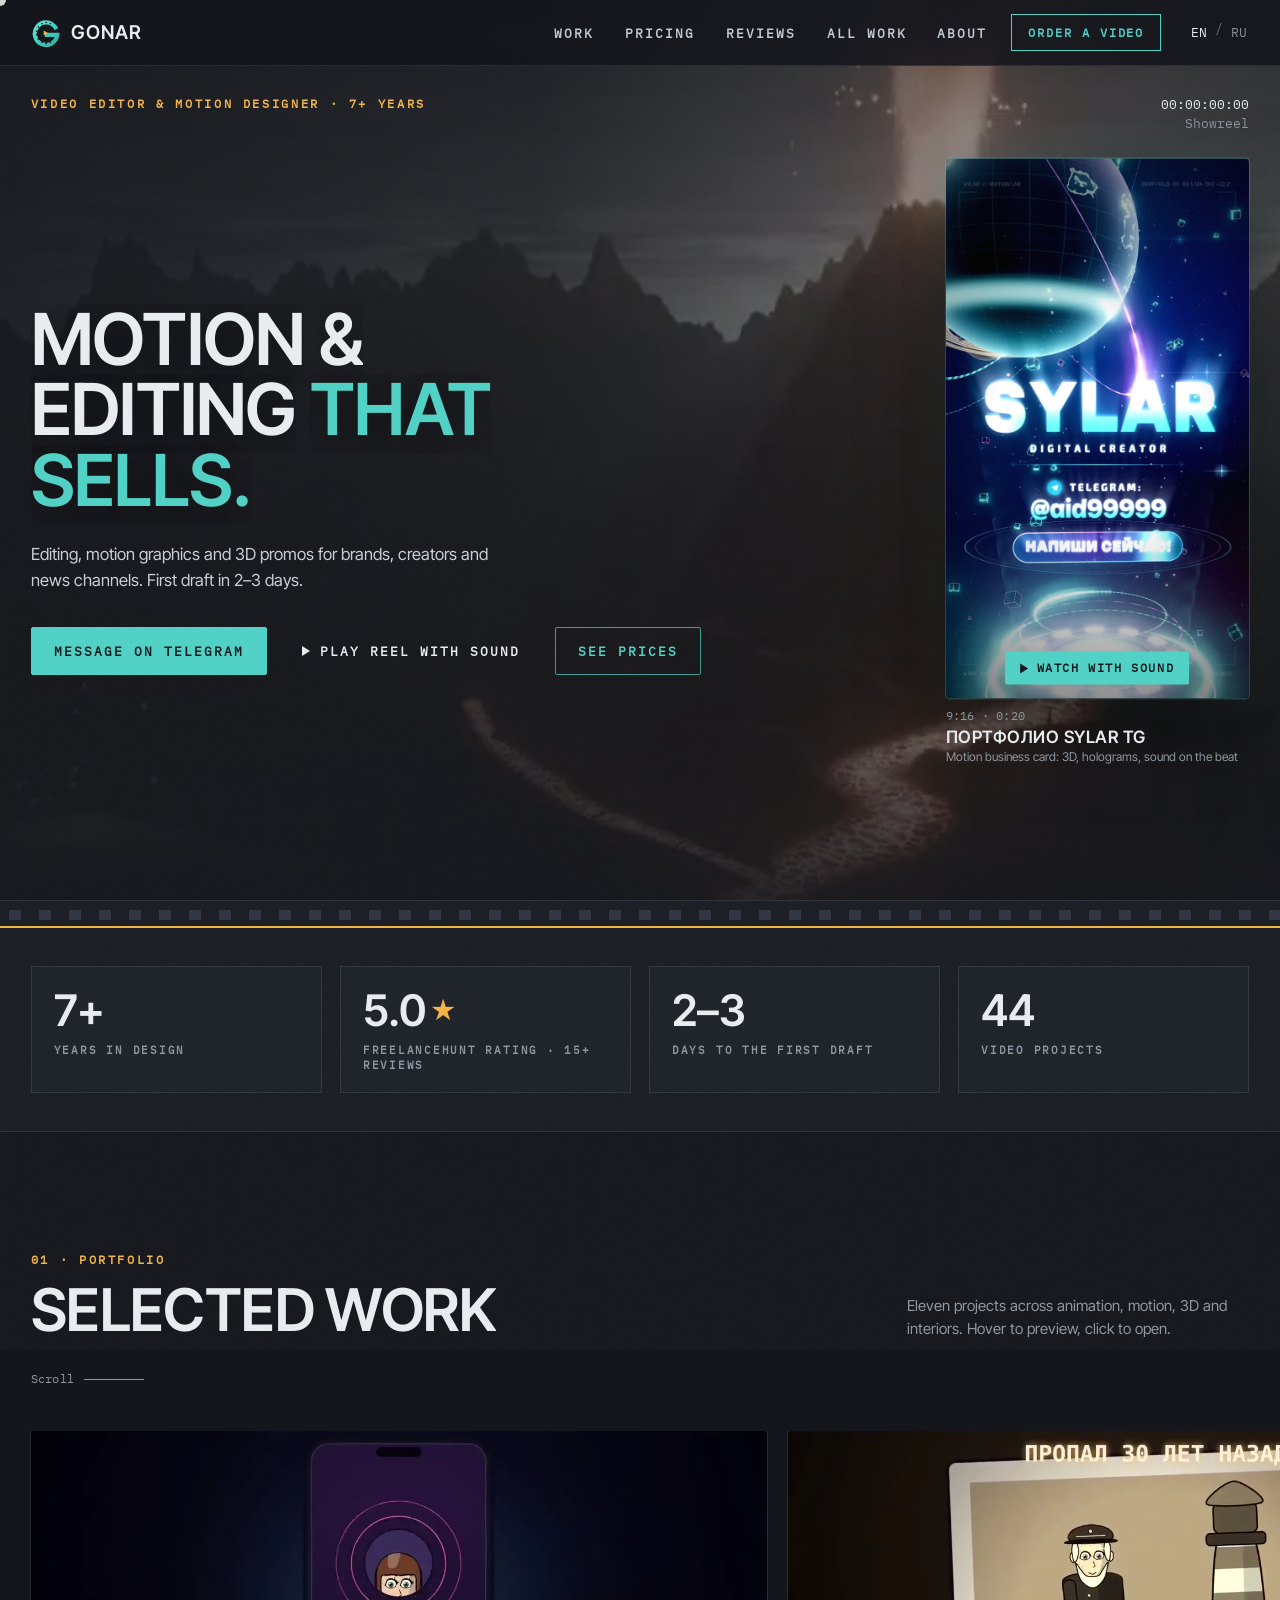
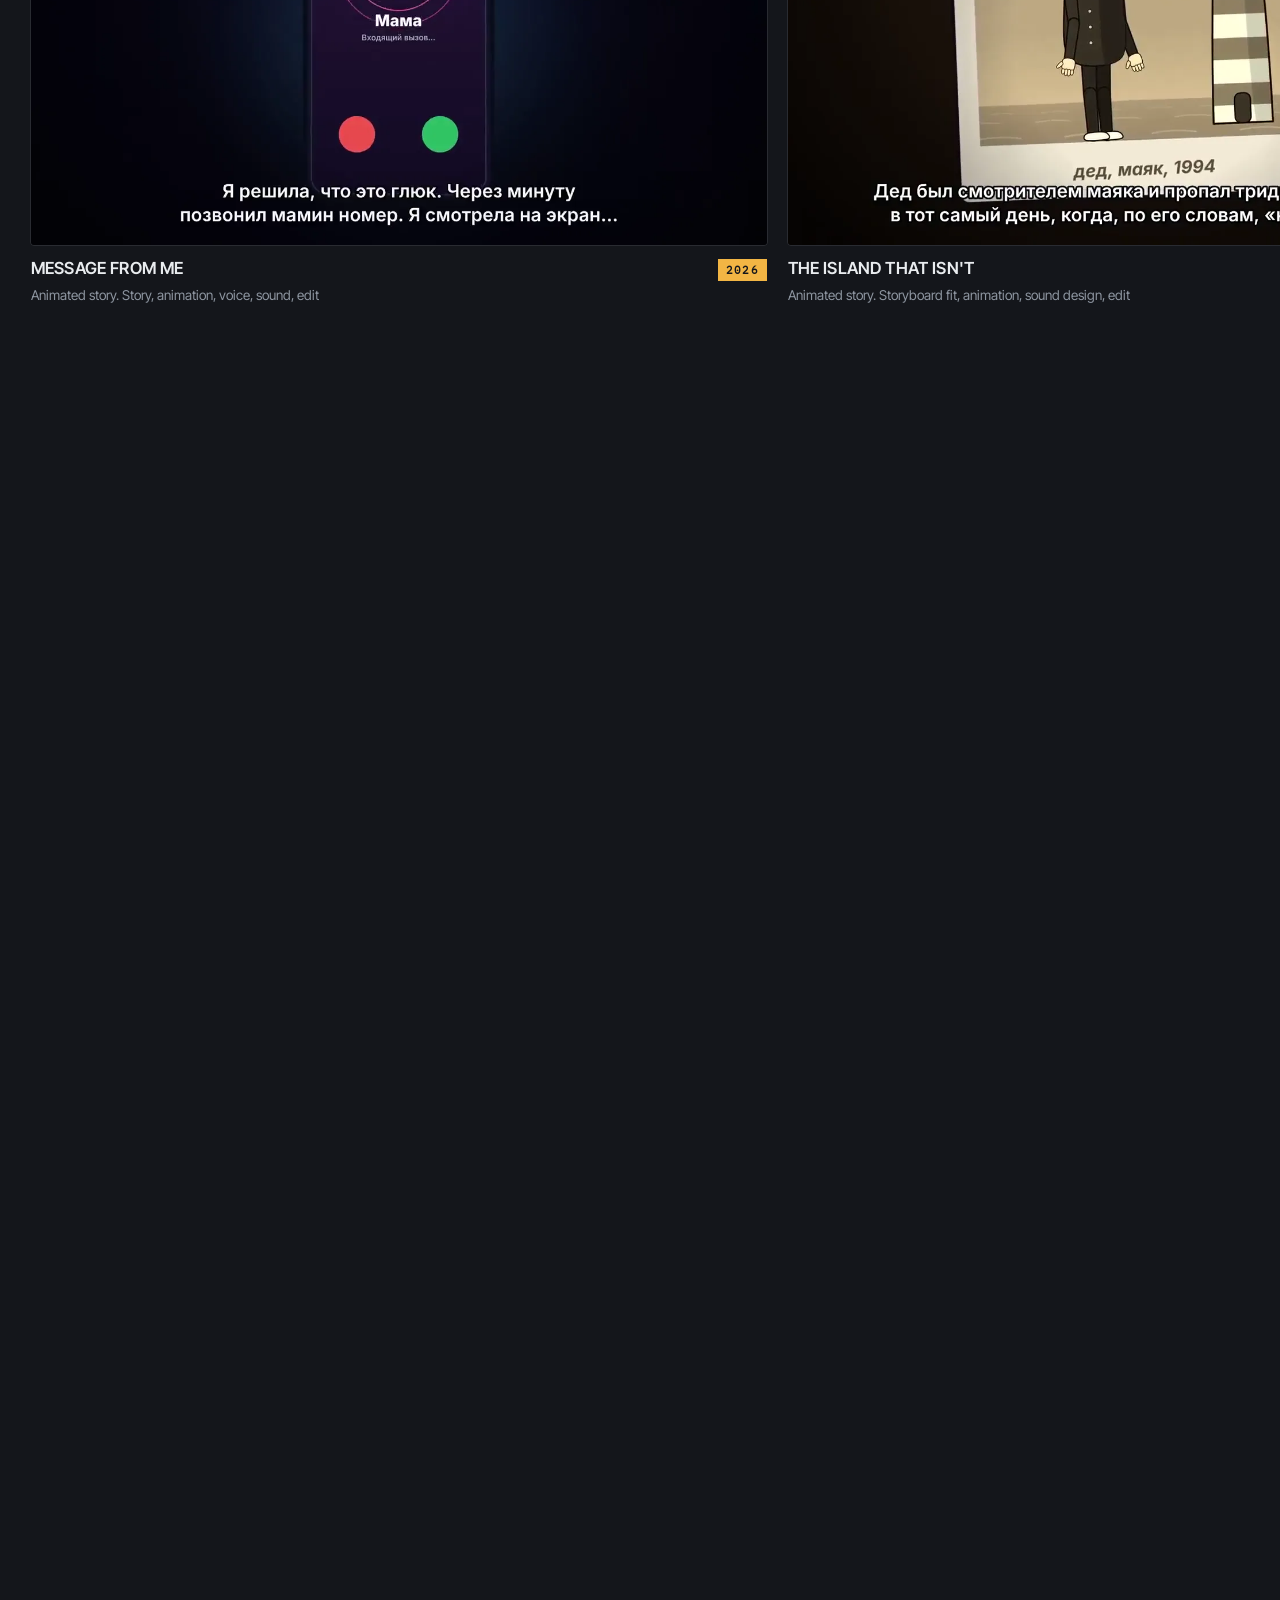
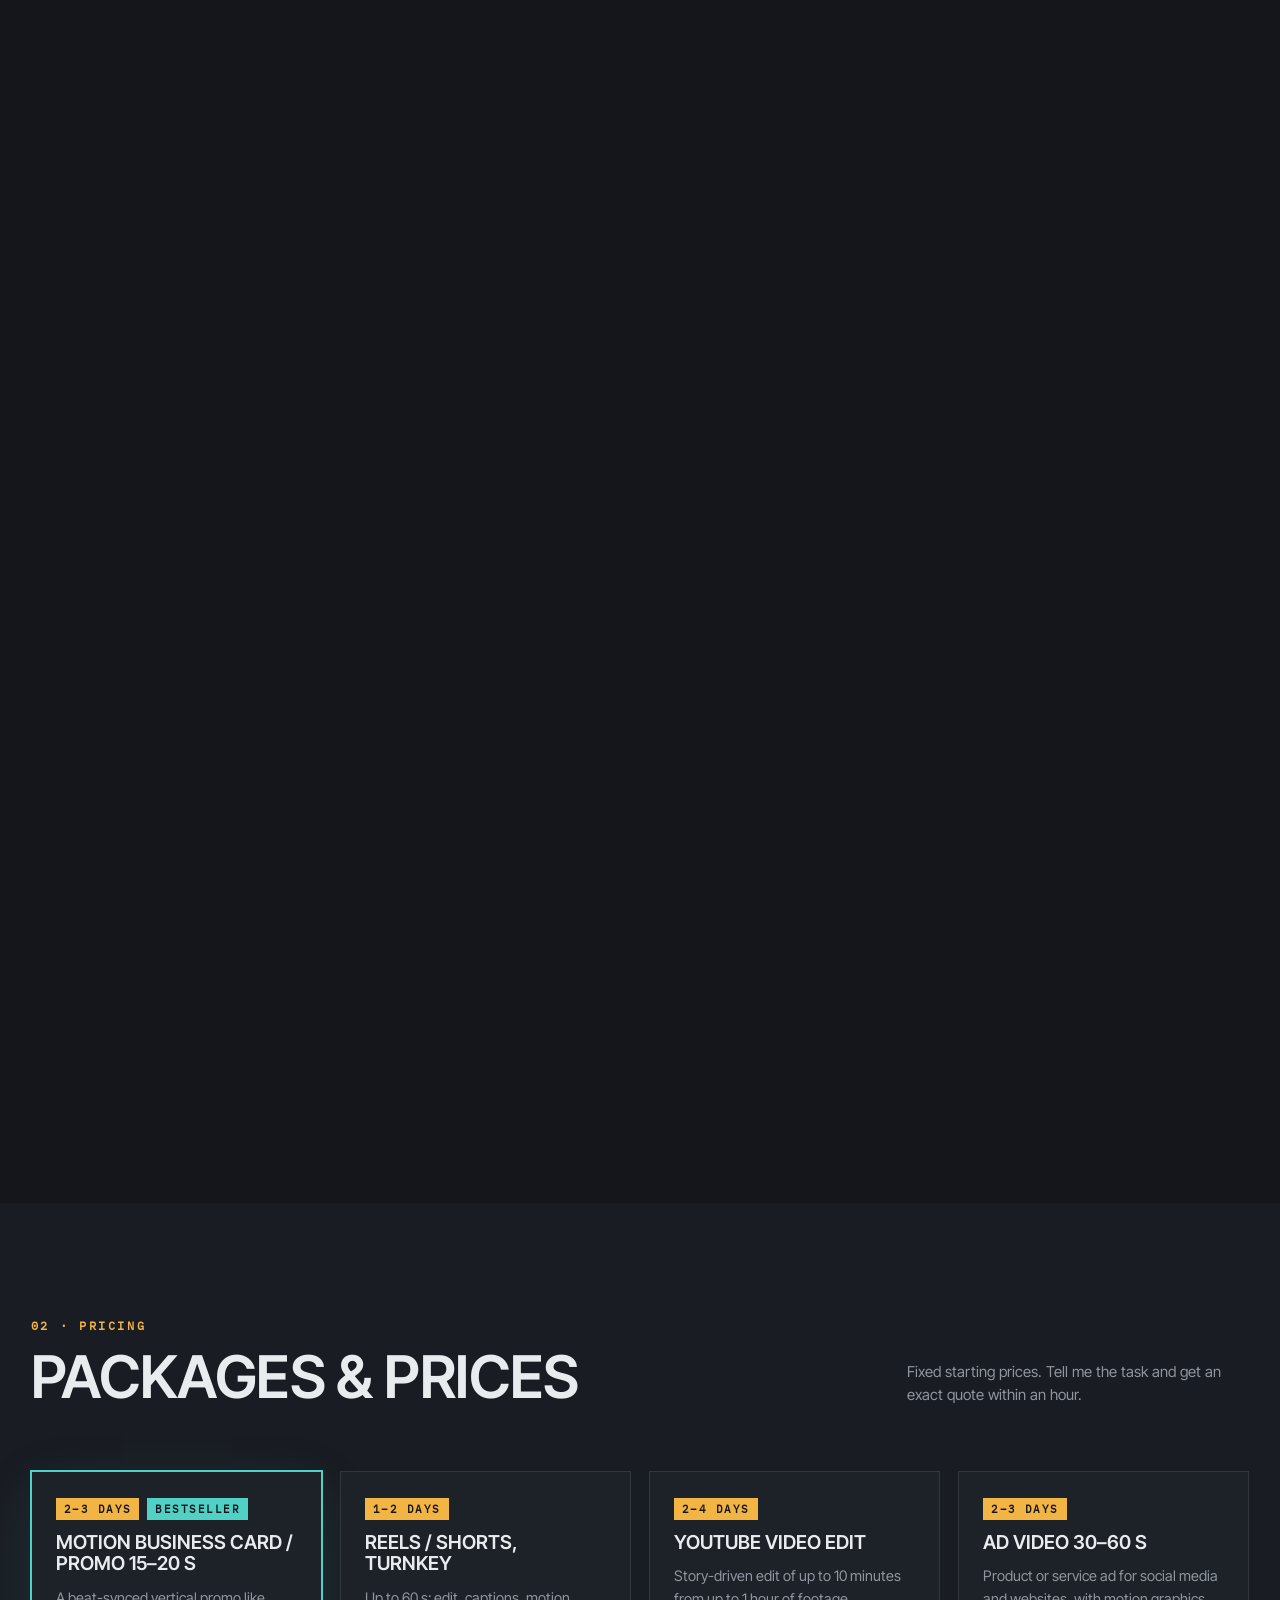
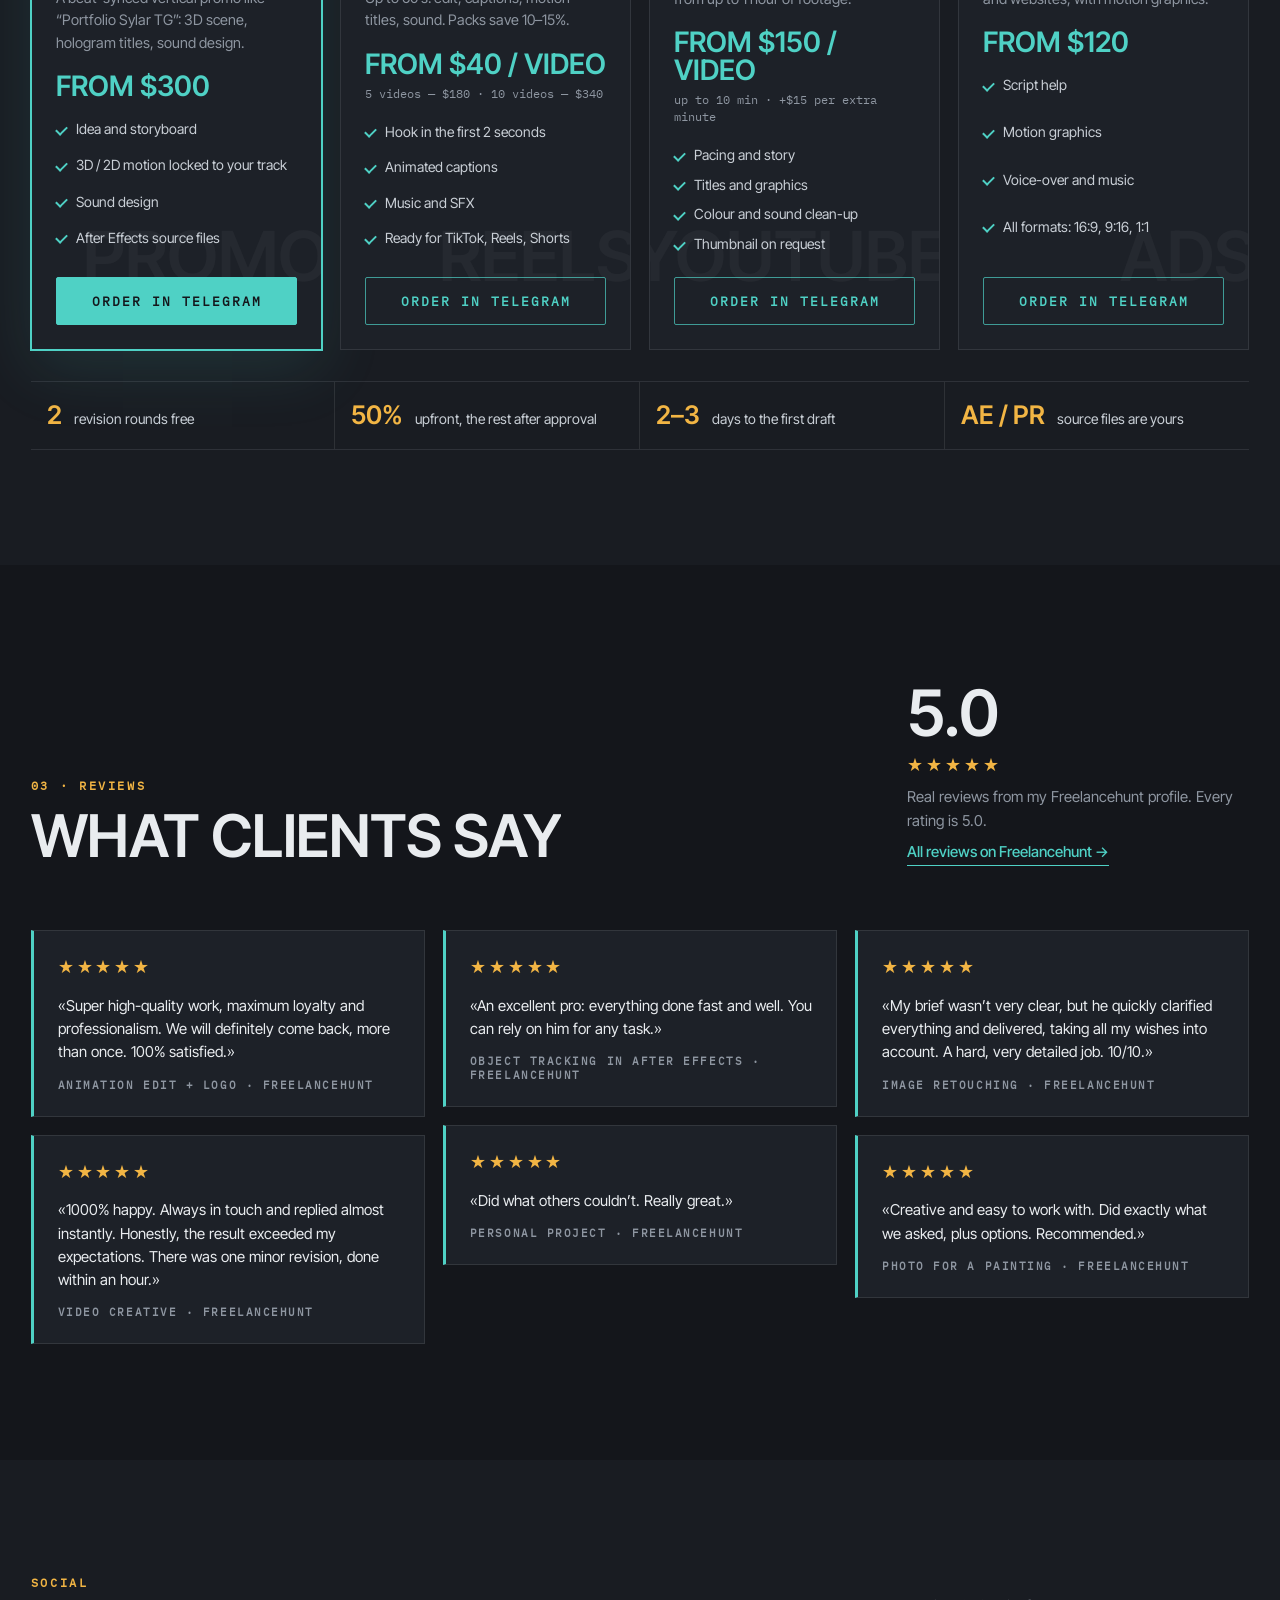
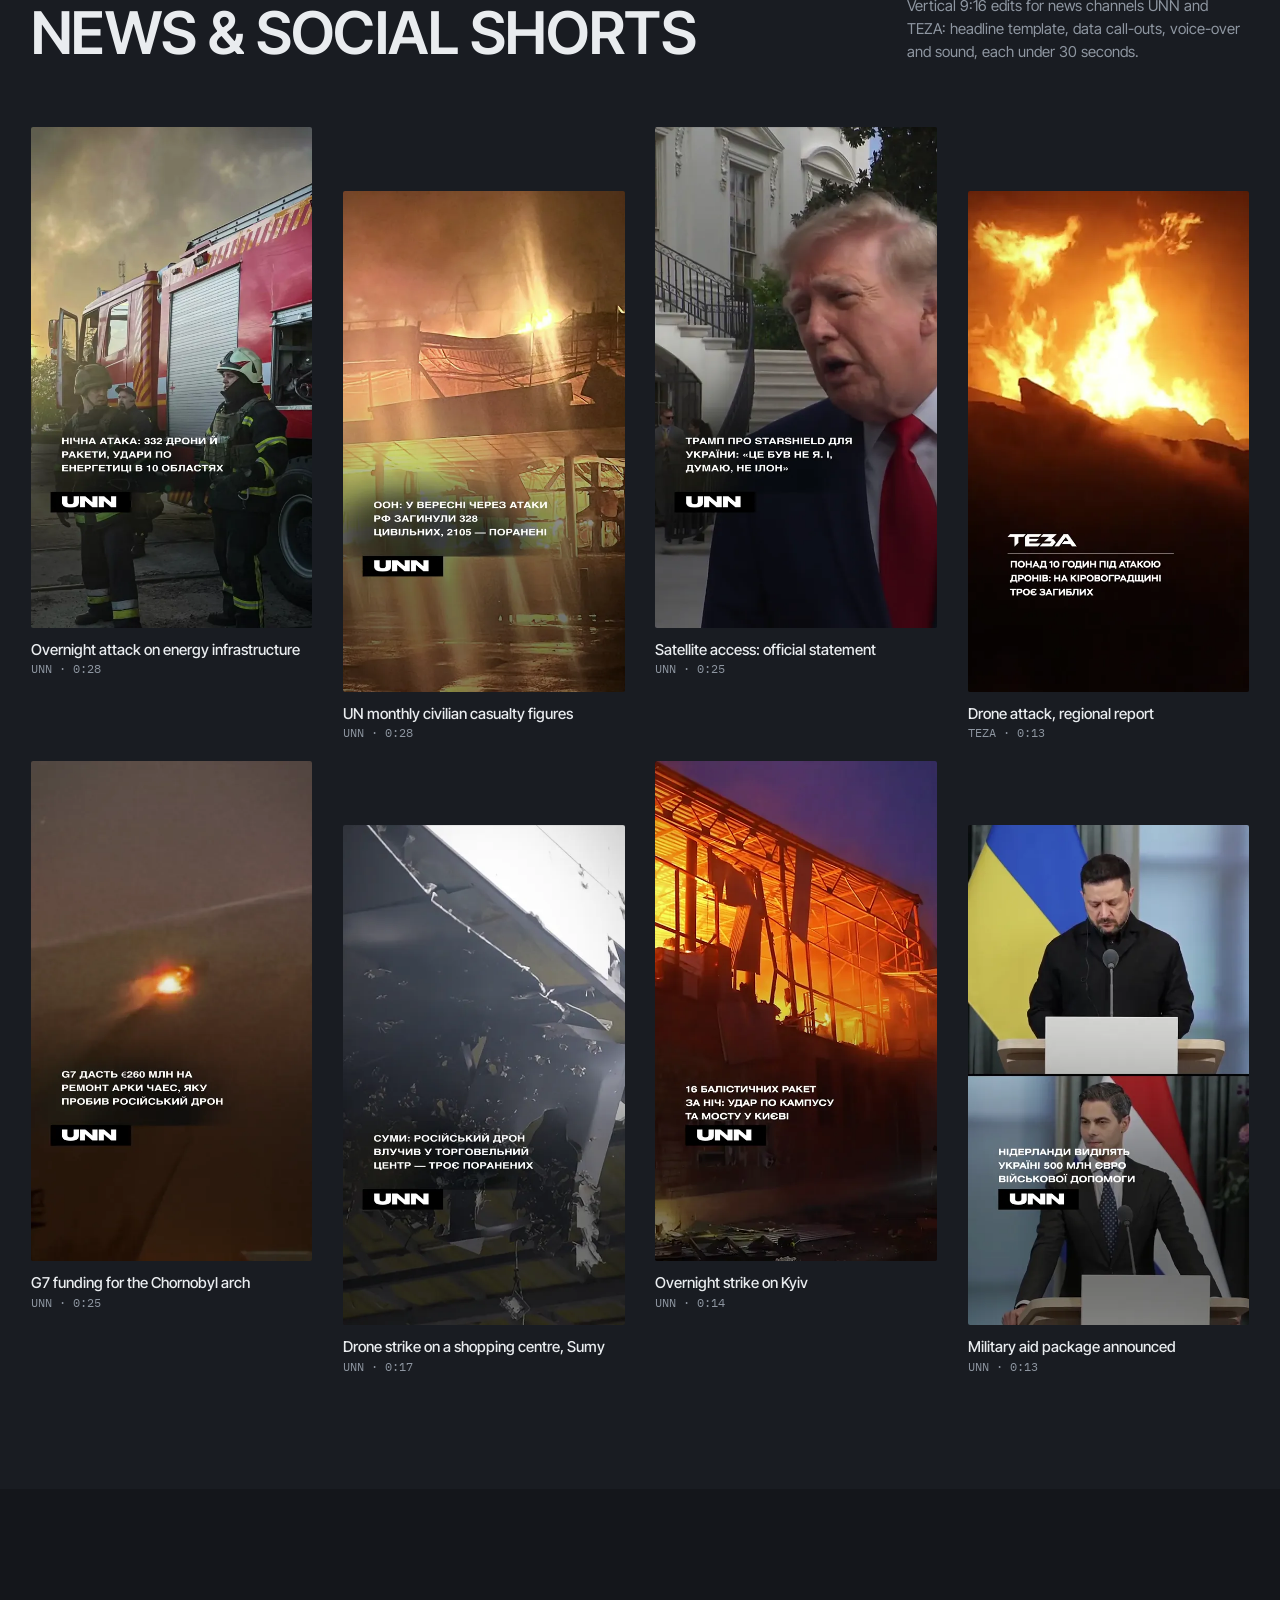
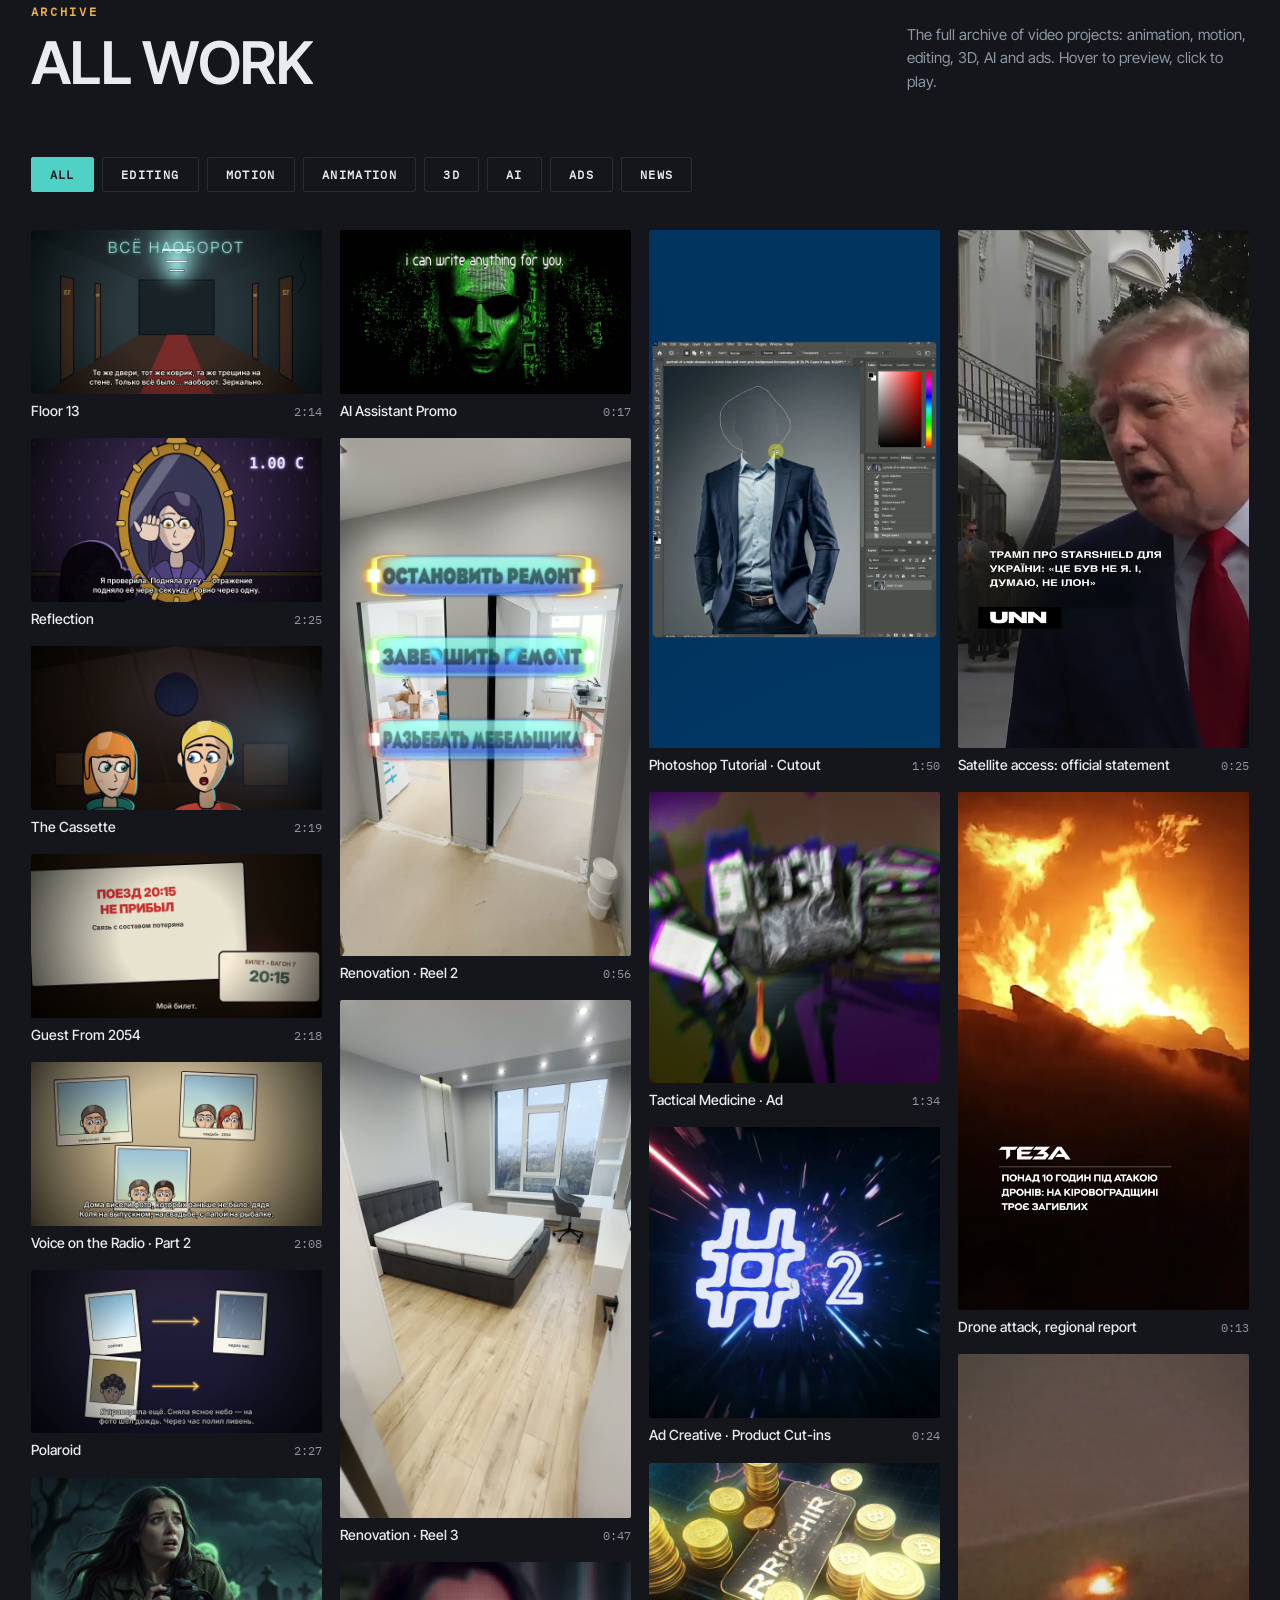
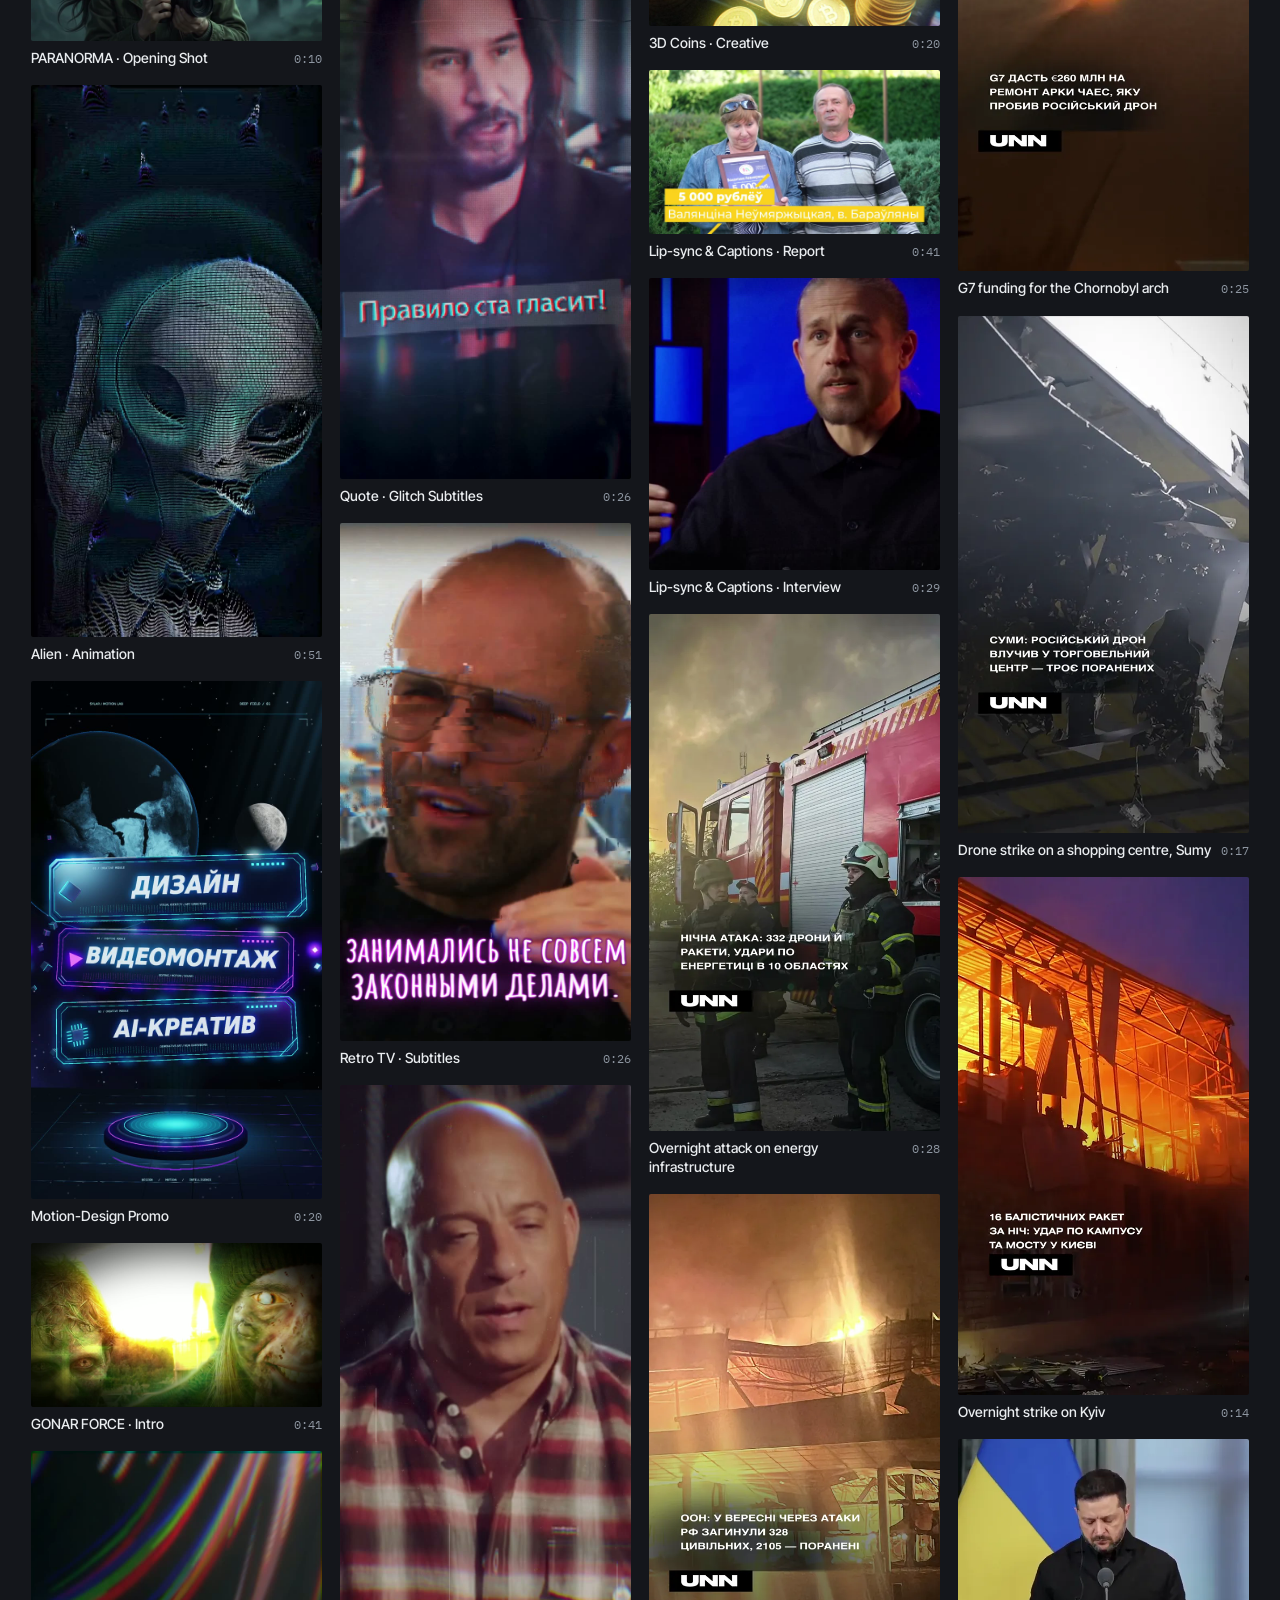
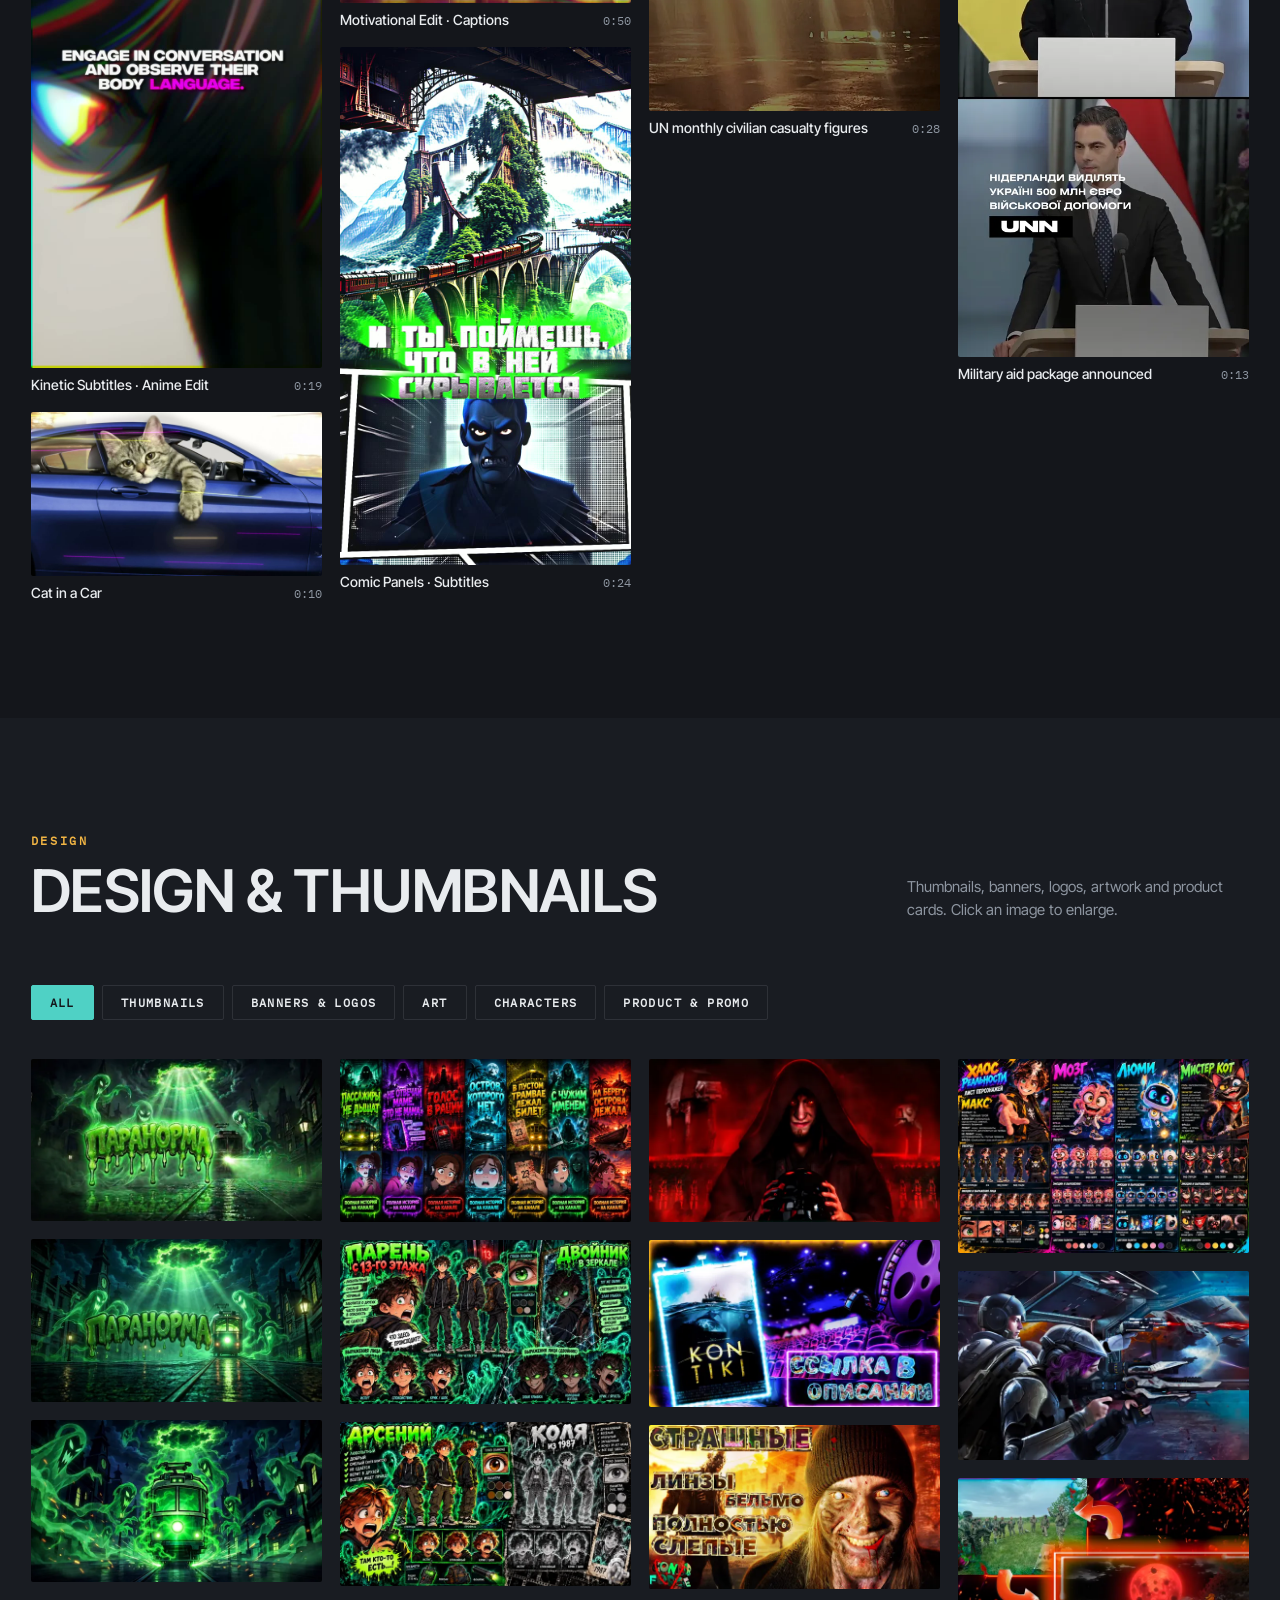
==== index.html @ 45263aee "Redesign pro site: charcoal/teal/amber theme, Tektur headings, pricing, reviews, terms, FAQ, GONAR m" ====
<!doctype html>
<html lang="en">
<head>
<meta charset="utf-8">
<meta name="viewport" content="width=device-width,initial-scale=1">
<title>GONAR — Video editor &amp; motion designer</title>
<meta name="description" content="Video editor and motion designer. Cinematic storytelling, motion graphics, news and social shorts, AI-assisted pipelines. Available for freelance projects.">
<meta name="theme-color" content="#151514">
<link rel="canonical" href="https://gonar777-prog.github.io/portfolio-pro/">
<meta property="og:url" content="https://gonar777-prog.github.io/portfolio-pro/">
<meta property="og:type" content="website">
<meta property="og:title" content="GONAR — Video editor &amp; motion designer">
<meta property="og:description" content="Cinematic storytelling, motion graphics, news and social shorts. Available for freelance projects.">
<meta property="og:image" content="https://gonar777-prog.github.io/portfolio-pro/media/img/og.jpg">
<meta property="og:image:width" content="1200"><meta property="og:image:height" content="630">
<meta name="twitter:card" content="summary_large_image">
<link rel="icon" href="favicon.ico?v=3"><link rel="icon" type="image/png" sizes="32x32" href="favicon-32.png?v=3">
<link rel="apple-touch-icon" href="apple-touch-icon.png?v=3">
<link rel="preload" href="media/poster/reel.webp" as="image">
<link rel="stylesheet" href="fonts/fonts.css">
<link rel="stylesheet" href="css/style.css">
</head>
<body class="is-loading">
<a class="skip-link" href="#work">Skip to content</a>
<svg width="0" height="0" style="position:absolute" aria-hidden="true"><defs>
  <linearGradient id="gmg" x1="0" y1="0" x2="1" y2="1"><stop offset="0" stop-color="#5ee6d8"/><stop offset="1" stop-color="#2bb3a6"/></linearGradient>
  <symbol id="gmark" viewBox="0 0 64 64">
    <path d="M52 20A24 24 0 1 0 56 36H34" fill="none" stroke="url(#gmg)" stroke-width="9" stroke-linecap="square"/>
    <g fill="#14161b"><rect x="10.5" y="27" width="3" height="3"/><rect x="10.5" y="34" width="3" height="3"/><rect x="14" y="17.5" width="3" height="3" transform="rotate(-38 15.5 19)"/><rect x="14" y="43.5" width="3" height="3" transform="rotate(38 15.5 45)"/><rect x="22" y="10.5" width="3" height="3" transform="rotate(-70 23.5 12)"/><rect x="22" y="50.5" width="3" height="3" transform="rotate(70 23.5 52)"/><rect x="31" y="8" width="3" height="3"/><rect x="31" y="53" width="3" height="3"/><rect x="40" y="10.5" width="3" height="3" transform="rotate(70 41.5 12)"/><rect x="40" y="50.5" width="3" height="3" transform="rotate(-70 41.5 52)"/></g>
    <path d="M27 26.5v11l9-5.5z" fill="#f2b544"/>
  </symbol></defs></svg>

<div class="intro" id="intro" aria-hidden="true">
  <div class="intro__tc"><span id="introTc">00:00:00:00</span></div>
  <div class="intro__name">GONAR</div>
  <button class="intro__skip" id="introSkip" type="button" data-i18n="skip">Skip</button>
  <div class="intro__bar"><i id="introBar"></i></div>
</div>

<header class="nav" id="nav">
  <a class="nav__logo" href="#top" aria-label="GONAR, top of page"><svg class="nav__mark" viewBox="0 0 64 64" aria-hidden="true"><use href="#gmark"/></svg><span>GONAR</span></a>
  <nav class="nav__links" aria-label="Primary">
    <a href="#work" data-i18n="nav_work">Work</a>
    <a href="#pricing" data-i18n="nav_pricing">Pricing</a>
    <a href="#reviews" data-i18n="nav_reviews">Reviews</a>
    <a href="#archive" data-i18n="nav_all">All work</a>
    <a href="#about" data-i18n="nav_about">About</a>
  </nav>
  <a class="nav__cta" href="https://t.me/aid99999" target="_blank" rel="noopener" data-i18n="cta_order">Order a video</a>
  <div class="lang" role="group" aria-label="Language">
    <button type="button" data-lang="en" aria-pressed="true">EN</button><span aria-hidden="true">/</span><button type="button" data-lang="ru" aria-pressed="false">RU</button>
  </div>
</header>

<main id="top">
<!-- HERO -->
<section class="hero" id="hero">
  <div class="hero__media">
    <video id="heroVideo" src="media/video/reel_bg.mp4" poster="media/poster/reel.webp" autoplay muted loop playsinline preload="auto" aria-hidden="true"></video>
    <div class="hero__shade"></div>
  </div>
  <div class="hero__top">
    <p class="eyebrow" data-i18n="eb_hero">Video editor &amp; motion designer · 7+ years</p>
    <p class="hero__tc" aria-hidden="true"><span id="tc">00:00:00:00</span><span class="hero__tcl" data-i18n="reel_label">Showreel</span></p>
  </div>
  <div class="hero__main">
    <h1 class="hero__line serif" data-split data-i18n="hero_line">Motion &amp; editing that sells.</h1>
    <p class="hero__sub" data-i18n="hero_sub">Editing, motion graphics and 3D promos for brands, creators and news channels. First draft in 2–3 days.</p>
    <div class="hero__cta">
      <a class="btn btn--solid mag" href="https://t.me/aid99999" target="_blank" rel="noopener" data-cursor="Telegram"><span data-i18n="cta_tg">Message on Telegram</span></a>
      <button class="btn btn--ghost mag" id="reelBtn" type="button" data-cursor="Play"><i class="play" aria-hidden="true"></i><span data-i18n="cta_reel">Play reel with sound</span></button>
      <a class="btn mag" href="#pricing" data-cursor="Prices"><span data-i18n="cta_prices">See prices</span></a>
    </div>
  </div>
  <figure class="hero__card" id="vkCard">
    <video id="vkVideo" src="media/video/Portfolio_Sylar_TG.mp4" poster="media/poster/Portfolio_Sylar_TG.webp" autoplay muted loop playsinline preload="auto" aria-label="Портфолио Sylar TG"></video>
    <button class="hero__card-snd" id="vkSnd" type="button" aria-pressed="false" data-cursor="Sound"><i class="play" aria-hidden="true"></i><span id="vkSndT" data-i18n="vk_on">Watch with sound</span></button>
    <figcaption><span class="mono">9:16 · 0:20</span><b>Портфолио Sylar TG</b><span class="hero__card-cap" data-i18n="vk_cap">Motion business card: 3D, holograms, sound on the beat</span></figcaption>
  </figure>
  </section>

<div class="filmstrip" aria-hidden="true"></div>
<section class="strip" aria-label="Key facts">
  <div class="wrap strip__in">
    <div class="fact"><b>7+</b><span data-i18n="st_years">years in design</span></div>
    <a class="fact" href="#reviews"><b>5.0<i>★</i></b><span data-i18n="st_rating">Freelancehunt rating · 15+ reviews</span></a>
    <div class="fact"><b>2–3</b><span data-i18n="st_days">days to the first draft</span></div>
    <div class="fact"><b id="stVideo2">0</b><span data-i18n="st_videos">video projects</span></div>
  </div>
</section>

<!-- WORK -->
<section class="work" id="work" aria-labelledby="workH">
  <div class="work__pin" id="workPin">
    <div class="work__head wrap">
      <div><p class="eyebrow" data-i18n="eb_work">01 · Portfolio</p><h2 id="workH" class="h2 serif" data-split data-i18n="work_h">Selected work</h2></div>
      <p class="lede" data-i18n="work_s">Eleven projects across animation, motion and 3D. Hover to preview, click to open.</p>
      <p class="work__hint mono" aria-hidden="true"><span data-i18n="drag">Scroll</span> <i></i></p>
    </div>
    <div class="work__viewport"><ul class="work__track" id="workTrack"></ul></div>
  </div>
</section>

<!-- PRICING -->
<section class="pricing section" id="pricing" aria-labelledby="priceH">
  <div class="wrap">
    <div class="sec-head">
      <div><p class="eyebrow" data-i18n="eb_pricing">02 · Pricing</p><h2 id="priceH" class="h2 serif" data-split data-i18n="pricing_h">Packages &amp; prices</h2></div>
      <p class="lede" data-i18n="pricing_s"></p>
    </div>
    <ul class="prices" id="priceGrid"></ul>
    <ul class="terms" id="termsList"></ul>
  </div>
</section>

<!-- REVIEWS -->
<section class="reviews section" id="reviews" aria-labelledby="revH">
  <div class="wrap">
    <div class="sec-head">
      <div><p class="eyebrow" data-i18n="eb_reviews">03 · Reviews</p><h2 id="revH" class="h2 serif" data-split data-i18n="reviews_h">What clients say</h2></div>
      <div class="rev__score"><b>5.0</b><span class="stars" aria-label="5 of 5">★★★★★</span><p class="lede" data-i18n="reviews_s"></p>
        <a class="link" href="https://freelancehunt.com/freelancer/gonar.html#reviews" target="_blank" rel="noopener" data-i18n="reviews_all">All reviews on Freelancehunt →</a></div>
    </div>
    <ul class="revs" id="revGrid"></ul>
  </div>
</section>

<!-- SHORTS -->
<section class="shorts section" id="shorts" aria-labelledby="shortsH">
  <div class="wrap">
    <div class="sec-head">
      <div><p class="eyebrow" data-i18n="eb_shorts">Social</p><h2 id="shortsH" class="h2 serif" data-split data-i18n="shorts_h">News &amp; social shorts</h2></div>
      <p class="lede" data-i18n="shorts_s">Vertical 9:16 edits.</p>
    </div>
    <ul class="shorts__grid" id="shortsGrid"></ul>
  </div>
</section>

<!-- ARCHIVE -->
<section class="archive section" id="archive" aria-labelledby="archH">
  <div class="wrap">
    <div class="sec-head">
      <div><p class="eyebrow" data-i18n="eb_all">Archive</p><h2 id="archH" class="h2 serif" data-split data-i18n="archive_h">All work</h2></div>
      <p class="lede" data-i18n="archive_s"></p>
    </div>
    <div class="filters" id="archFilters" role="group" aria-label="Filter"></div>
    <ul class="masonry" id="archGrid"></ul>
  </div>
</section>

<!-- GALLERY -->
<section class="gallery section" id="gallery" aria-labelledby="galH">
  <div class="wrap">
    <div class="sec-head">
      <div><p class="eyebrow" data-i18n="eb_design">Design</p><h2 id="galH" class="h2 serif" data-split data-i18n="gallery_h">Design &amp; thumbnails</h2></div>
      <p class="lede" data-i18n="gallery_s"></p>
    </div>
    <div class="filters" id="galFilters" role="group" aria-label="Filter"></div>
    <ul class="masonry masonry--g" id="galGrid"></ul>
  </div>
</section>

<div class="marquee" aria-hidden="true"><div class="marquee__in" id="marquee"></div></div>
<section class="services section" id="services" aria-labelledby="servH">
  <div class="wrap grid">
    <h2 id="servH" class="h2 serif services__h" data-split data-i18n="services_h">What I do</h2>
    <ul class="services__list" id="servList"></ul>
  </div>
</section>

<!-- PROCESS -->
<section class="process section" id="process" aria-labelledby="procH">
  <div class="wrap">
    <div class="sec-head">
      <div><p class="eyebrow" data-i18n="eb_proc">Process</p><h2 id="procH" class="h2 serif" data-split data-i18n="process_h">How we work</h2></div>
      <p class="lede" data-i18n="process_s">Five steps, one point of contact.</p>
    </div>
    <ol class="process__list" id="procList"></ol>
  </div>
</section>

<!-- FAQ -->
<section class="faq section" id="faq" aria-labelledby="faqH">
  <div class="wrap grid">
    <div class="faq__h"><p class="eyebrow" data-i18n="eb_faq">04 · Terms</p><h2 id="faqH" class="h2 serif" data-split data-i18n="faq_h">How we work together</h2>
      <a class="btn btn--solid mag" href="https://t.me/aid99999" target="_blank" rel="noopener"><span data-i18n="cta_tg">Message on Telegram</span></a></div>
    <div class="faq__list" id="faqList"></div>
  </div>
</section>

<!-- TOOLS -->
<section class="tools section" id="tools" aria-labelledby="toolsH">
  <div class="wrap">
    <h2 id="toolsH" class="h2 serif" data-split data-i18n="tools_h">Tools I work with</h2>
    <div class="tgroups" id="toolGroups"></div>
  </div>
</section>

<!-- ABOUT -->
<section class="about section" id="about" aria-labelledby="aboutH">
  <div class="wrap grid">
    <h2 id="aboutH" class="h3 serif about__h" data-i18n="about_h">About</h2>
    <div class="about__body">
      <p class="about__big serif" data-split data-i18n="about_1"></p>
      <p class="about__p" data-i18n="about_2"></p>
      <a class="btn btn--solid mag about__pdf" data-pdf href="assets/docs/GONAR_Portfolio_EN.pdf" download target="_blank" rel="noopener"><span data-i18n="cta_pdf">Download portfolio (PDF)</span></a>
      <dl class="stats">
        <div><dt data-count="7" data-suf="+">0</dt><dd data-i18n="st_years">years in design</dd></div>
        <div><dt id="stVideo" data-count="45">0</dt><dd data-i18n="st_video">video projects</dd></div>
        <div><dt id="stDesign" data-count="57">0</dt><dd data-i18n="st_design">design works</dd></div>
        <div><dt data-count="8">0</dt><dd data-i18n="st_news">news shorts</dd></div>
      </dl>
    </div>
  </div>
  <div class="wrap exp">
    <h3 class="h3 serif" data-i18n="exp_h">Experience by field</h3>
    <ul class="exp__list" id="expList"></ul>
    <h3 class="h3 serif exp__h2" data-i18n="appr_h">Approach</h3>
    <ul class="appr" id="apprList"></ul>
  </div>
</section>

<!-- CONTACT -->
<section class="contact section" id="contact" aria-labelledby="contactH">
  <div class="wrap">
    <h2 id="contactH" class="contact__h serif" data-split data-i18n="contact_h">Let’s make something worth watching.</h2>
    <p class="lede contact__s" data-i18n="contact_s"></p>
    <a class="contact__tg mag" href="https://t.me/aid99999" target="_blank" rel="noopener" data-cursor="Write"><span>@aid99999</span><svg viewBox="0 0 24 24" width="0.7em" height="0.7em" aria-hidden="true"><path d="M5 19L19 5M8 5h11v11" fill="none" stroke="currentColor" stroke-width="1.6"/></svg></a>
    <ul class="contact__list">
      <li><span class="mono">PDF</span><a data-pdf href="assets/docs/GONAR_Portfolio_EN.pdf" download target="_blank" rel="noopener" data-i18n="cta_pdf">Download portfolio (PDF)</a></li>
      <li><span class="mono">Email</span><a href="mailto:gonar777@gmail.com">gonar777@gmail.com</a><button type="button" class="copy" id="copyMail" data-i18n="email_copy">Copy email</button></li>
      <li><span class="mono">Freelancehunt</span><a href="https://freelancehunt.com/freelancer/gonar.html" target="_blank" rel="noopener" data-i18n="fl">Freelancehunt profile</a></li>
      <li><span class="mono">Portfolio</span><a href="https://gonar777-prog.github.io/portfolio/" target="_blank" rel="noopener" data-i18n="other_site">Creative space portfolio →</a></li>
    </ul>
  </div>
</section>
</main>

<footer class="foot">
  <div class="wrap foot__in"><span data-i18n="footer">© 2026 GONAR.</span><a href="https://gonar777-prog.github.io/portfolio/" target="_blank" rel="noopener" data-i18n="other_site">Creative space portfolio →</a><a href="#top" data-i18n="top">Back to top</a></div>
</footer>

<!-- CASE OVERLAY -->
<div class="case" id="case" role="dialog" aria-modal="true" aria-labelledby="caseTitle" hidden>
  <div class="case__scroll" id="caseScroll">
    <div class="case__bar wrap">
      <button type="button" class="case__back" id="caseBack"><span aria-hidden="true">←</span> <span data-i18n="back">Back to work</span></button>
      <span class="case__ch mono" id="caseCh"></span>
    </div>
    <div class="case__stage" id="caseStage"><video id="caseVideo" controls playsinline preload="metadata"></video></div>
    <div class="case__info wrap">
      <div class="case__tit"><p class="mono" id="caseType"></p><h2 id="caseTitle" class="serif"></h2><p class="case__line" id="caseLine"></p></div>
      <dl class="case__meta" id="caseMeta"></dl>
      <div class="case__txt" id="caseTxt"></div>
    </div>
    <button type="button" class="case__next wrap" id="caseNext"><span class="mono" data-i18n="next">Next project</span><span class="serif" id="caseNextT"></span></button>
  </div>
</div>

<!-- REEL LIGHTBOX -->
<div class="reel" id="reel" role="dialog" aria-modal="true" aria-label="Showreel" hidden>
  <button type="button" class="reel__x" id="reelX"><span data-i18n="close">Close</span></button>
  <video id="reelVideo" src="media/video/reel_full.mp4" controls playsinline preload="none"></video>
</div>

<div class="lb" id="lb" role="dialog" aria-modal="true" aria-label="Viewer" hidden>
  <button type="button" class="lb__x" id="lbX"><span data-i18n="close">Close</span></button>
  <button type="button" class="lb__n lb__n--p" id="lbP" aria-label="Previous">←</button>
  <button type="button" class="lb__n lb__n--n" id="lbN" aria-label="Next">→</button>
  <figure class="lb__f" id="lbF"><div class="lb__m" id="lbM"></div>
    <figcaption><h3 id="lbT"></h3><p id="lbD"></p><div class="lb__v" id="lbV"></div></figcaption></figure>
</div>

<div class="cursor" id="cursor" aria-hidden="true"><span id="cursorLabel"></span></div>
<div class="grain" aria-hidden="true"></div>

<script src="lib/gsap.min.js"></script>
<script src="lib/ScrollTrigger.min.js"></script>
<script src="lib/lenis.min.js"></script>
<script src="js/content.js"></script>
<script src="js/archive.js"></script>
<script src="js/gallery.js"></script>
<script src="js/main.js"></script>
</body>
</html>
---- fonts/fonts.css ----
@font-face {
  font-family: 'Inter Tight';
  font-style: normal;
  font-weight: 300;
  src: url(d96a3a63.ttf) format('truetype');
}
@font-face {
  font-family: 'Inter Tight';
  font-style: normal;
  font-weight: 400;
  src: url(71d1c35d.ttf) format('truetype');
}
@font-face {
  font-family: 'Inter Tight';
  font-style: normal;
  font-weight: 500;
  src: url(7f6eefa6.ttf) format('truetype');
}
@font-face {
  font-family: 'Inter Tight';
  font-style: normal;
  font-weight: 600;
  src: url(ae138b5c.ttf) format('truetype');
}


@font-face {
  font-family: 'IBM Plex Mono';
  font-style: normal;
  font-weight: 400;
  font-display: swap;
  src: url(9d122504.ttf) format('truetype');
}

@font-face {
  font-family: 'Instrument Serif';
  font-style: italic;
  font-weight: 400;
  font-display: swap;
  src: url(d70f66e6.ttf) format('truetype');
}

@font-face {
  font-family: 'Instrument Serif';
  font-style: normal;
  font-weight: 400;
  font-display: swap;
  src: url(90405699.ttf) format('truetype');
}

@font-face{font-family:'Tektur';font-style:normal;font-weight:500;font-display:swap;src:url(tektur-latin-500.woff2) format('woff2');unicode-range:U+0000-00FF,U+0131,U+0152-0153,U+02BB-02BC,U+02C6,U+02DA,U+02DC,U+2000-206F,U+2074,U+20AC,U+2122,U+2191,U+2193,U+2212,U+2215,U+FEFF,U+FFFD}
@font-face{font-family:'Tektur';font-style:normal;font-weight:500;font-display:swap;src:url(tektur-cyr-500.woff2) format('woff2');unicode-range:U+0301,U+0400-045F,U+0490-0491,U+04B0-04B1,U+2116}
@font-face{font-family:'Tektur';font-style:normal;font-weight:600;font-display:swap;src:url(tektur-latin-600.woff2) format('woff2');unicode-range:U+0000-00FF,U+0131,U+0152-0153,U+02BB-02BC,U+02C6,U+02DA,U+02DC,U+2000-206F,U+2074,U+20AC,U+2122,U+2191,U+2193,U+2212,U+2215,U+FEFF,U+FFFD}
@font-face{font-family:'Tektur';font-style:normal;font-weight:600;font-display:swap;src:url(tektur-cyr-600.woff2) format('woff2');unicode-range:U+0301,U+0400-045F,U+0490-0491,U+04B0-04B1,U+2116}
@font-face{font-family:'Tektur';font-style:normal;font-weight:700;font-display:swap;src:url(tektur-latin-700.woff2) format('woff2');unicode-range:U+0000-00FF,U+0131,U+0152-0153,U+02BB-02BC,U+02C6,U+02DA,U+02DC,U+2000-206F,U+2074,U+20AC,U+2122,U+2191,U+2193,U+2212,U+2215,U+FEFF,U+FFFD}
@font-face{font-family:'Tektur';font-style:normal;font-weight:700;font-display:swap;src:url(tektur-cyr-700.woff2) format('woff2');unicode-range:U+0301,U+0400-045F,U+0490-0491,U+04B0-04B1,U+2116}
---- css/style.css ----
/* GONAR portfolio — graphite + paper, one cool accent. Inter Tight / Instrument Serif / IBM Plex Mono */
:root{
  --ink:#151514; --ink2:#1d1d1b; --paper:#ece8df; --mute:#8f8c84; --line:rgba(236,232,223,.14);
  --acc:#8da2ff; --acc-d:#3446c9;
  --sans:'Inter Tight',system-ui,-apple-system,'Segoe UI',sans-serif;
  --serif:'Instrument Serif','Times New Roman',serif;
  --mono:'IBM Plex Mono',ui-monospace,Consolas,monospace;
  --gut:clamp(16px,2.4vw,40px); --max:1560px;
  --ease:cubic-bezier(.22,.8,.2,1);
}
*{box-sizing:border-box;margin:0;padding:0}
html{-webkit-text-size-adjust:100%;scroll-behavior:auto}
html.lenis,html.lenis body{height:auto}
.lenis.lenis-smooth{scroll-behavior:auto!important}
.lenis.lenis-stopped{overflow:hidden}
body{background:var(--ink);color:var(--paper);font:400 clamp(15px,1.05vw,17px)/1.55 var(--sans);overflow-x:hidden;-webkit-font-smoothing:antialiased}
body.is-loading{overflow:hidden}
img,video{display:block;max-width:100%}
a{color:inherit;text-decoration:none}
button{font:inherit;color:inherit;background:none;border:0;cursor:pointer}
ul,ol{list-style:none}
:focus-visible{outline:2px solid var(--acc);outline-offset:3px}
.skip-link{position:fixed;left:8px;top:-60px;background:var(--paper);color:var(--ink);padding:8px 14px;z-index:200}
.skip-link:focus{top:8px}
.wrap{width:100%;max-width:var(--max);margin-inline:auto;padding-inline:var(--gut)}
.grid{display:grid;grid-template-columns:repeat(12,1fr);column-gap:var(--gut)}
.mono{font:400 12px/1.4 var(--mono);letter-spacing:.02em;color:var(--mute)}
.serif{font-family:var(--serif);font-weight:400;letter-spacing:-.01em}
html[lang=ru] .serif{font-family:var(--sans);font-weight:300;letter-spacing:-.035em}
.h2{font-size:clamp(40px,6.4vw,112px);line-height:.98}
.h3{font-size:clamp(28px,3.2vw,52px);line-height:1.05}
.lede{color:var(--mute);max-width:46ch;font-size:clamp(15px,1.15vw,18px)}
.section{padding-block:clamp(90px,13vw,220px)}
.sec-head{display:grid;grid-template-columns:1fr minmax(0,38ch);gap:var(--gut);align-items:end;margin-bottom:clamp(36px,5vw,80px)}

/* split words */
[data-split] .w{display:inline-block;overflow:hidden;vertical-align:top;padding-bottom:.12em;margin-bottom:-.12em}
[data-split] .w>span{display:inline-block;transform:translateY(105%);transition:transform 1s var(--ease);transition-delay:calc(var(--i)*45ms)}
[data-split].in .w>span{transform:none}
.no-js [data-split] .w>span{transform:none}

/* grain, cursor */
.grain{position:fixed;inset:-50%;width:200%;height:200%;pointer-events:none;z-index:90;opacity:.035;background-image:url("data:image/svg+xml;utf8,<svg xmlns='http://www.w3.org/2000/svg' width='180' height='180'><filter id='n'><feTurbulence type='fractalNoise' baseFrequency='.85' numOctaves='2' stitchTiles='stitch'/><feColorMatrix values='0 0 0 0 1 0 0 0 0 1 0 0 0 0 1 0 0 0 1 0'/></filter><rect width='180' height='180' filter='url(%23n)'/></svg>")}
.cursor{position:fixed;left:0;top:0;z-index:150;pointer-events:none;width:12px;height:12px;margin:-6px 0 0 -6px;border-radius:50%;background:var(--paper);mix-blend-mode:difference;display:none;place-items:center;transition:width .35s var(--ease),height .35s var(--ease),margin .35s var(--ease),background .3s}
.cursor span{font:500 12px/1 var(--sans);color:var(--ink);opacity:0;transition:opacity .2s;white-space:nowrap}
.cursor.has-label{width:86px;height:86px;margin:-43px 0 0 -43px;background:var(--paper);mix-blend-mode:normal}
.cursor.has-label span{opacity:1}
@media (hover:hover) and (pointer:fine){body.cur-on .cursor{display:grid} body.cur-on,body.cur-on a,body.cur-on button{cursor:none}}

/* intro */
.intro{position:fixed;inset:0;z-index:120;background:var(--ink);display:grid;place-items:center;will-change:transform}
.intro__name{font:500 clamp(48px,11vw,180px)/1 var(--sans);letter-spacing:-.05em;overflow:hidden}
.intro__tc{position:absolute;left:var(--gut);bottom:var(--gut);font:400 13px var(--mono);color:var(--mute)}
.intro__skip{position:absolute;right:var(--gut);bottom:calc(var(--gut) - 4px);font:400 13px var(--mono);color:var(--mute);padding:8px 4px}
.intro__skip:hover{color:var(--paper)}
.intro__bar{position:absolute;left:0;bottom:0;height:2px;width:100%}
.intro__bar i{display:block;height:100%;width:100%;background:var(--acc);transform:scaleX(0);transform-origin:0 50%}

/* nav */
.nav{position:fixed;left:0;right:0;top:0;z-index:100;display:flex;align-items:center;justify-content:space-between;padding:18px var(--gut);mix-blend-mode:difference;color:#fff}
.nav__logo{font:600 17px var(--sans);letter-spacing:.02em}
.nav__links{display:flex;gap:clamp(18px,2.4vw,40px);font-size:14px}
.nav__links a,.lang button{position:relative;padding:4px 0}
.nav__links a::after{content:"";position:absolute;left:0;right:0;bottom:0;height:1px;background:currentColor;transform:scaleX(0);transform-origin:0 50%;transition:transform .45s var(--ease)}
.nav__links a:hover::after{transform:scaleX(1)}
.lang{display:flex;gap:6px;font:400 13px var(--mono)}
.lang button{opacity:.55;padding:4px 2px}
.lang button[aria-pressed=true]{opacity:1}
.lang span{opacity:.4}

/* buttons */
.btn{display:inline-flex;align-items:center;gap:10px;padding:14px 22px;border:1px solid rgba(236,232,223,.45);border-radius:999px;font:500 14px var(--sans);transition:background .3s,color .3s,border-color .3s;will-change:transform}
.btn:hover{background:var(--paper);color:var(--ink);border-color:var(--paper)}
.btn--solid{background:var(--paper);color:var(--ink);border-color:var(--paper)}
.btn--solid:hover{background:var(--acc);border-color:var(--acc)}
.btn--ghost{border-color:transparent;padding-inline:8px}
.btn--ghost:hover{background:none;color:var(--acc)}
.play{width:0;height:0;border-style:solid;border-width:5px 0 5px 8px;border-color:transparent transparent transparent currentColor}

/* hero */
.hero{position:relative;height:100svh;min-height:600px;display:flex;flex-direction:column;justify-content:space-between;padding:84px var(--gut) clamp(18px,2.4vw,34px);overflow:hidden;isolation:isolate}
.hero__media{position:absolute;inset:-6% 0;z-index:-1}
.hero__media video{width:100%;height:100%;object-fit:cover;filter:saturate(.9) contrast(1.02)}
.hero__shade{position:absolute;inset:0;background:linear-gradient(180deg,rgba(21,21,20,.55),rgba(21,21,20,.15) 35%,rgba(21,21,20,.7) 62%,var(--ink) 98%)}
.hero__top{display:flex;justify-content:space-between;align-items:flex-start;max-width:var(--max);width:100%;margin-inline:auto}
.hero__role{font:400 14px var(--sans);color:var(--paper)}
.hero__tc{text-align:right;font:400 13px var(--mono);color:var(--paper);display:flex;flex-direction:column;gap:2px}
.hero__tcl{color:var(--mute)}
.hero__main{max-width:var(--max);width:100%;margin-inline:auto;display:flex;flex-direction:column;gap:clamp(20px,2.6vw,40px)}
.hero__line{font-size:clamp(34px,5.4vw,96px);line-height:1;max-width:15ch;text-shadow:0 2px 30px rgba(0,0,0,.35)}
html[lang=ru] .hero__line{max-width:17ch;font-size:clamp(32px,4.8vw,84px)}
.hero__cta{display:flex;flex-wrap:wrap;gap:12px;align-items:center}
.hero__word{font:600 clamp(80px,21.5vw,420px)/.74 var(--sans);letter-spacing:-.065em;margin:clamp(10px,2vw,30px) 0 -.03em -.04em;color:var(--paper);pointer-events:none;white-space:nowrap;user-select:none;max-width:var(--max);width:100%;margin-inline:auto}

/* work */
.work{position:relative;background:var(--ink)}
.work__pin{min-height:100svh;display:flex;flex-direction:column;justify-content:center;gap:clamp(20px,3.4vw,50px);padding-block:90px 40px}
.work__head{display:grid;grid-template-columns:1fr minmax(0,38ch);gap:var(--gut);align-items:end}
.work__hint{display:flex;align-items:center;gap:10px;grid-column:1/-1}
.work__hint i{display:block;width:60px;height:1px;background:var(--mute)}
.work__viewport{overflow:hidden;padding-inline:var(--gut)}
.work__track{display:flex;gap:clamp(14px,1.6vw,26px);width:max-content;will-change:transform;align-items:flex-start}
.card{flex:none;width:calc(var(--h) * var(--ar));height:auto}
.card{--h:clamp(220px,46svh,520px)}
.card__a{display:block}
.card__m{position:relative;height:var(--h);width:100%;overflow:hidden;background:var(--ink2);border-radius:2px}
.card__m img,.card__m video{position:absolute;inset:0;width:100%;height:100%;object-fit:cover;transition:transform 1.1s var(--ease),opacity .4s}
.card__m video{opacity:0}
.card.is-hot .card__m video{opacity:1}
.card__a:hover .card__m img,.card__a:hover .card__m video{transform:scale(1.04)}
.card__t{display:flex;justify-content:space-between;gap:14px;align-items:baseline;margin-top:14px}
.card__t h3{font:500 clamp(16px,1.3vw,21px)/1.2 var(--sans);letter-spacing:-.01em}
.card__t span{font:400 12px var(--mono);color:var(--mute);white-space:nowrap}
.card__r{color:var(--mute);font-size:13.5px;margin-top:4px;max-width:44ch}
@media (max-width:899px){
  .work__pin{min-height:0;padding-block:90px 20px}
  .work__viewport{overflow-x:auto;scroll-snap-type:x proximity;padding-bottom:12px}
  .work__track{padding-right:var(--gut)}
  .card{scroll-snap-align:start;--h:min(52svh,360px)}
  .card:not([style*="--ar:0."]){width:min(86vw,calc(var(--h) * var(--ar)))}
  .card__m{height:auto;aspect-ratio:var(--ar)}
  .sec-head,.work__head{grid-template-columns:1fr}
}

/* shorts */
.shorts{background:var(--ink2)}
.shorts__grid{display:grid;grid-template-columns:repeat(4,1fr);gap:clamp(12px,1.6vw,26px) var(--gut)}
.short{position:relative}
.short__m{position:relative;aspect-ratio:9/16;overflow:hidden;background:var(--ink);border-radius:2px}
.short__m img,.short__m video{position:absolute;inset:0;width:100%;height:100%;object-fit:cover;transition:transform 1s var(--ease)}
.short__m video{opacity:0;transition:opacity .3s}
.short.is-hot .short__m video{opacity:1}
.short:hover .short__m img{transform:scale(1.03)}
.short__t{margin-top:12px;display:flex;flex-direction:column;gap:2px}
.short__t h3{font:500 15px/1.3 var(--sans)}
.short__t span{font:400 12px var(--mono);color:var(--mute)}
.shorts__grid .short:nth-child(4n+2),.shorts__grid .short:nth-child(4n+4){margin-top:clamp(0px,5vw,80px)}
@media (max-width:899px){.shorts__grid{grid-template-columns:repeat(2,1fr)} .shorts__grid .short:nth-child(n){margin-top:0} .shorts__grid .short:nth-child(2n){margin-top:36px}}

/* thumbs */
.thumbs__grid{display:grid;grid-template-columns:repeat(12,1fr);gap:var(--gut)}
.thumb{grid-column:span 4;overflow:hidden;border-radius:2px;background:var(--ink2);aspect-ratio:16/9}
.thumb:nth-child(1),.thumb:nth-child(2),.thumb:nth-child(6),.thumb:nth-child(7){grid-column:span 6}
.thumb img{width:100%;height:100%;object-fit:cover;transition:transform 1.2s var(--ease)}
.thumb:hover img{transform:scale(1.04)}
@media (max-width:899px){.thumbs__grid{grid-template-columns:1fr 1fr;gap:12px}.thumb,.thumb:nth-child(n){grid-column:span 1}.thumb:nth-child(1),.thumb:nth-child(7){grid-column:1/-1}}

/* marquee */
.marquee{border-block:1px solid var(--line);overflow:hidden;padding-block:clamp(14px,2vw,26px)}
.marquee__in{display:flex;width:max-content;animation:mq 50s linear infinite;font:300 clamp(30px,4.4vw,72px)/1 var(--sans);letter-spacing:-.04em}
.marquee__in span{padding-right:.8em;white-space:nowrap}
.marquee__in span::after{content:"/";color:var(--acc);padding-left:.8em}
@keyframes mq{to{transform:translateX(-50%)}}

/* services */
.services__h{grid-column:1/5;align-self:start;position:sticky;top:90px}
.services__list{grid-column:5/13}
.serv{display:grid;grid-template-columns:minmax(0,1fr) minmax(0,.8fr);gap:var(--gut);padding:clamp(18px,2vw,30px) 0;border-top:1px solid var(--line);position:relative}
.serv:last-child{border-bottom:1px solid var(--line)}
.serv::before{content:"";position:absolute;inset:0;background:var(--paper);transform:scaleY(0);transform-origin:50% 100%;transition:transform .5s var(--ease);z-index:-1}
.serv{isolation:isolate;transition:color .4s,padding .5s var(--ease)}
.serv:hover{color:var(--ink);padding-inline:14px}
.serv:hover::before{transform:scaleY(1)}
.serv:hover p{color:#444}
.serv h3{font:400 clamp(20px,2vw,32px)/1.15 var(--sans);letter-spacing:-.025em}
.serv p{color:var(--mute);font-size:15px;transition:color .4s}
@media (max-width:899px){.services__h{grid-column:1/-1;position:static;margin-bottom:28px}.services__list{grid-column:1/-1}.serv{grid-template-columns:1fr;gap:6px}}

/* process */
.process{background:var(--ink2)}
.process__list{display:grid;grid-template-columns:repeat(5,1fr);gap:var(--gut);counter-reset:s}
.step{padding-top:20px;border-top:1px solid var(--paper);counter-increment:s;position:relative}
.step::before{content:counter(s,decimal-leading-zero);font:400 12px var(--mono);color:var(--acc);display:block;margin-bottom:34px}
.step h3{font:500 clamp(18px,1.6vw,24px)/1.15 var(--sans);letter-spacing:-.02em;margin-bottom:8px}
.step p{color:var(--mute);font-size:14.5px}
@media (max-width:899px){.process__list{grid-template-columns:1fr}.step::before{margin-bottom:12px}}

/* tools */
.tools__list{display:flex;flex-wrap:wrap;gap:12px 14px;margin-top:30px}
.tools__list li{font:400 clamp(18px,2.2vw,32px)/1 var(--sans);letter-spacing:-.025em;padding:14px 24px;border:1px solid var(--line);border-radius:999px;transition:background .3s,color .3s}
.tools__list li:hover{background:var(--paper);color:var(--ink)}

/* channels */
.channels{background:var(--ink2)}
.channels__grid{display:grid;grid-template-columns:1fr 1fr;gap:var(--gut)}
.chan{display:block}
.chan__img{overflow:hidden;aspect-ratio:16/9;background:var(--ink);border-radius:2px}
.chan__img img{width:100%;height:100%;object-fit:cover;transition:transform 1.2s var(--ease)}
.chan:hover .chan__img img{transform:scale(1.04)}
.chan__txt{padding-top:16px;display:grid;gap:8px}
.chan__txt h3{font:500 clamp(22px,2vw,32px) var(--sans);letter-spacing:-.025em}
.chan__txt p{color:var(--mute);max-width:46ch}
.chan__go{font:400 13px var(--mono);color:var(--acc);margin-top:6px}
@media (max-width:899px){.channels__grid{grid-template-columns:1fr}}

/* about */
.about__h{grid-column:1/4}
.about__body{grid-column:4/13}
.about__big{font-size:clamp(28px,3.8vw,64px);line-height:1.08;max-width:24ch;margin-bottom:clamp(24px,3vw,44px)}
html[lang=ru] .about__big{max-width:28ch;font-size:clamp(26px,3.2vw,52px)}
.about__p{color:var(--mute);max-width:60ch;font-size:clamp(15px,1.15vw,18px)}
.stats{display:grid;grid-template-columns:repeat(4,1fr);gap:var(--gut);margin-top:clamp(40px,6vw,90px);border-top:1px solid var(--line);padding-top:24px}
.stats dt{font:300 clamp(44px,5.4vw,90px)/1 var(--sans);letter-spacing:-.05em;font-variant-numeric:tabular-nums}
.stats dd{color:var(--mute);font-size:13.5px;margin-top:8px;max-width:16ch}
@media (max-width:899px){.about__h{grid-column:1/-1;margin-bottom:20px}.about__body{grid-column:1/-1}.stats{grid-template-columns:1fr 1fr;row-gap:30px}}

.about__pdf{margin-top:28px}
.exp{margin-top:clamp(60px,9vw,140px)}
.exp__list{display:grid;grid-template-columns:repeat(2,1fr);column-gap:var(--gut);margin-top:30px;border-top:1px solid var(--line)}
.exp__i{padding:20px 0;border-bottom:1px solid var(--line);display:grid;grid-template-columns:minmax(0,.9fr) minmax(0,1.1fr);gap:var(--gut)}
.exp__i h4{font:500 clamp(17px,1.4vw,22px)/1.2 var(--sans);letter-spacing:-.02em}
.exp__i p{color:var(--mute);font-size:14.5px}
.exp__h2{margin-top:clamp(50px,7vw,100px)}
.appr{display:grid;grid-template-columns:repeat(3,1fr);gap:var(--gut);margin-top:30px}
.appr .step::before{display:none}
@media (max-width:899px){.exp__list{grid-template-columns:1fr}.exp__i{grid-template-columns:1fr;gap:4px}.appr{grid-template-columns:1fr}}
/* contact (paper) */
.contact{background:var(--paper);color:var(--ink)}
.contact .lede{color:#55534d}
.contact .mono{color:#6c6a63}
.contact__h{font-size:clamp(44px,8.4vw,150px);line-height:.95;max-width:13ch;margin-bottom:clamp(16px,2vw,28px)}
html[lang=ru] .contact__h{font-size:clamp(38px,6.6vw,120px);max-width:15ch}
.contact__s{margin-bottom:clamp(36px,5vw,80px)}
.contact__tg{display:inline-flex;align-items:center;gap:.25em;font:500 clamp(48px,11vw,200px)/1 var(--sans);letter-spacing:-.06em;color:var(--ink);transition:color .3s;margin-left:-.04em}
.contact__tg:hover{color:var(--acc-d)}
.contact__list{margin-top:clamp(40px,6vw,90px);border-top:1px solid rgba(21,21,20,.2)}
.contact__list li{display:flex;flex-wrap:wrap;gap:8px 30px;align-items:center;padding:20px 0;border-bottom:1px solid rgba(21,21,20,.2);font-size:clamp(17px,1.6vw,24px)}
.contact__list .mono{min-width:140px}
.contact__list a{border-bottom:1px solid rgba(21,21,20,.3);transition:color .3s,border-color .3s}
.contact__list a:hover{color:var(--acc-d);border-color:var(--acc-d)}
.copy{font:400 13px var(--mono);padding:6px 14px;border:1px solid rgba(21,21,20,.35);border-radius:999px;transition:background .3s,color .3s}
.copy:hover{background:var(--ink);color:var(--paper)}
.contact :focus-visible{outline-color:var(--acc-d)}
.foot{background:var(--paper);color:#55534d;border-top:1px solid rgba(21,21,20,.15);padding-block:22px;font-size:13px}
.foot__in{display:flex;justify-content:space-between;gap:16px;flex-wrap:wrap}
.foot a:hover{color:var(--ink)}

/* case overlay */
.case{position:fixed;inset:0;z-index:110;background:var(--ink);overflow:hidden}
.case[hidden],.reel[hidden]{display:none}
.case__scroll{position:absolute;inset:0;overflow-y:auto;overscroll-behavior:contain}
.case__bar{display:flex;justify-content:space-between;align-items:center;padding-block:18px;position:sticky;top:0;z-index:2;background:linear-gradient(var(--ink),rgba(21,21,20,0))}
.case__back{font:500 14px var(--sans);padding:8px 0;display:inline-flex;gap:8px}
.case__back:hover{color:var(--acc)}
.case__stage{width:min(100%,calc(var(--max) - 2*var(--gut)));margin-inline:auto;padding-inline:var(--gut);display:grid;place-items:center}
.case__stage video{width:100%;max-height:74svh;background:#000;aspect-ratio:var(--ar);object-fit:contain;border-radius:2px}
.case.is-v .case__stage video{width:auto;height:74svh;max-width:100%}
.case__info{display:grid;grid-template-columns:repeat(12,1fr);gap:var(--gut);padding-block:clamp(36px,5vw,80px)}
.case__tit{grid-column:1/8}
.case__tit h2{font-size:clamp(36px,5vw,84px);line-height:1;margin:10px 0 18px}
.case__line{font-size:clamp(17px,1.5vw,22px);color:var(--paper);max-width:46ch}
.case__meta{grid-column:9/13;display:grid;gap:14px;align-content:start}
.case__meta div{border-top:1px solid var(--line);padding-top:10px;display:grid;gap:3px}
.case__meta dt{font:400 12px var(--mono);color:var(--mute)}
.case__meta dd{font-size:15px}
.case__txt{grid-column:1/8;display:grid;grid-template-columns:1fr 1fr;gap:var(--gut)}
.case__txt h3{font:400 12px var(--mono);color:var(--mute);margin-bottom:8px}
.case__txt p{color:#cfcbc2;font-size:15.5px}
.case__next{display:flex;flex-direction:column;gap:6px;align-items:flex-start;text-align:left;padding-block:clamp(36px,5vw,70px);border-top:1px solid var(--line)}
.case__next .serif{font-size:clamp(30px,5vw,80px);line-height:1}
.case__next:hover .serif{color:var(--acc)}
@media (max-width:899px){.case__tit,.case__meta,.case__txt{grid-column:1/-1}.case__txt{grid-template-columns:1fr}.case__meta{order:2}}

.reel{position:fixed;inset:0;z-index:130;background:rgba(10,10,9,.96);display:grid;place-items:center;padding:60px var(--gut) var(--gut)}
.reel video{width:min(100%,1500px);max-height:80svh;background:#000}
.reel__x{position:absolute;right:var(--gut);top:18px;font:400 14px var(--mono);padding:8px 14px;border:1px solid var(--line);border-radius:999px}
.reel__x:hover{background:var(--paper);color:var(--ink)}

@media (max-width:899px){
  .nav__links{display:none}
  .hero{padding-top:70px}
  .hero__tc{display:none}
  .hero__line{font-size:clamp(32px,9vw,54px)}
  .btn{padding:12px 18px}
}
@media (max-width:520px){.hero__cta .btn--ghost{display:none}.contact__list .mono{min-width:100%}}
@media (prefers-reduced-motion:reduce){
  *,*::before,*::after{animation-duration:.01ms!important;transition-duration:.01ms!important}
  .marquee__in{animation:none}
  [data-split] .w>span{transform:none}
}

/* filters */
.filters{display:flex;flex-wrap:wrap;gap:8px;margin-bottom:clamp(24px,3vw,44px)}
.filters button{font:500 13.5px var(--sans);padding:9px 18px;border:1px solid var(--line);border-radius:999px;transition:background .25s,color .25s,border-color .25s}
.filters button:hover{border-color:var(--paper)}
.filters button[aria-pressed=true]{background:var(--paper);color:var(--ink);border-color:var(--paper)}
/* masonry */
.masonry{columns:4;column-gap:clamp(12px,1.4vw,22px)}
.masonry>li{break-inside:avoid;margin-bottom:clamp(12px,1.4vw,22px)}
.acard__a,.gitem a{display:block}
.acard__m{position:relative;overflow:hidden;background:var(--ink2);border-radius:2px;width:100%}
.acard__m img,.acard__m video{position:absolute;inset:0;width:100%;height:100%;object-fit:cover;transition:transform 1s var(--ease),opacity .3s}
.acard__m video{opacity:0}
.acard.is-hot .acard__m video{opacity:1}
.acard__a:hover .acard__m img{transform:scale(1.04)}
.acard__t{display:flex;justify-content:space-between;gap:10px;margin-top:8px;align-items:baseline}
.acard__t h3{font:500 14px/1.3 var(--sans)}
.acard__t span{font:400 11.5px var(--mono);color:var(--mute);white-space:nowrap}
.gitem{overflow:hidden;border-radius:2px;background:var(--ink2)}
.gitem img{width:100%;height:auto;transition:transform 1s var(--ease)}
.gitem a:hover img{transform:scale(1.04)}
.masonry--g{columns:4}
@media (max-width:1199px){.masonry,.masonry--g{columns:3}}
@media (max-width:899px){.masonry,.masonry--g{columns:2}.filters{flex-wrap:nowrap;overflow-x:auto;padding-bottom:6px;margin-inline:calc(var(--gut) * -1);padding-inline:var(--gut)}.filters button{white-space:nowrap;flex:none}}
.archive{background:var(--ink)}
.gallery{background:var(--ink2)}
/* tools groups */
.tgroups{display:grid;grid-template-columns:repeat(5,1fr);gap:var(--gut);margin-top:clamp(30px,4vw,60px)}
.tg h3{font:500 clamp(15px,1.3vw,19px) var(--sans);padding-bottom:12px;border-bottom:1px solid var(--paper);margin-bottom:6px}
.tg li{padding:10px 0;border-bottom:1px solid var(--line);color:#cfcbc2;font-size:clamp(14px,1.05vw,16px)}
@media (max-width:1199px){.tgroups{grid-template-columns:repeat(3,1fr);row-gap:36px}}
@media (max-width:899px){.tgroups{grid-template-columns:1fr 1fr}}
.case__yt{grid-column:1/-1}
.case__yt a{border-bottom:1px solid var(--acc);color:var(--acc);padding-bottom:2px}
/* viewer */
.lb{position:fixed;inset:0;z-index:135;background:rgba(10,10,9,.96);display:grid;place-items:center;padding:56px var(--gut) var(--gut)}
.lb[hidden]{display:none}
.lb__f{display:grid;gap:14px;justify-items:center;max-width:100%;max-height:100%}
.lb__m{display:grid;place-items:center;max-width:min(94vw,1500px)}
.lb__m video{width:min(94vw,1280px);max-height:72svh;background:#000;aspect-ratio:var(--ar)}
.lb.is-v .lb__m video{width:auto;height:72svh;max-width:92vw}
.lb.is-sq .lb__m video{width:auto;height:72svh;max-width:92vw}
.lb__m img{max-width:92vw;max-height:76svh;width:auto;height:auto;object-fit:contain}
.lb figcaption{text-align:center;max-width:70ch}
.lb h3{font:500 17px var(--sans)}
.lb p{color:var(--mute);font-size:14px;margin-top:4px}
.lb__v{display:flex;gap:8px;justify-content:center;margin-top:10px}
.lb__v:empty{display:none}
.lb__v button{font:400 13px var(--mono);padding:6px 14px;border:1px solid var(--line);border-radius:999px}
.lb__v button[aria-pressed=true]{background:var(--paper);color:var(--ink)}
.lb__x{position:absolute;right:var(--gut);top:16px;font:400 14px var(--mono);padding:8px 14px;border:1px solid var(--line);border-radius:999px}
.lb__x:hover{background:var(--paper);color:var(--ink)}
.lb__n{position:absolute;top:50%;font:300 34px var(--sans);width:54px;height:54px;border-radius:50%;border:1px solid var(--line);transform:translateY(-50%)}
.lb__n:hover{background:var(--paper);color:var(--ink)}
.lb__n[hidden]{display:none}
.lb__n--p{left:var(--gut)}.lb__n--n{right:var(--gut)}
@media (max-width:899px){.lb__n{top:auto;bottom:16px;transform:none;width:44px;height:44px;font-size:24px}.lb__n--p{left:calc(50% - 56px)}.lb__n--n{right:calc(50% - 56px)}}

/* hero business card — "Портфолио Sylar TG" */
.hero__card{position:absolute;right:var(--gut);top:50%;transform:translateY(-54%);height:min(60svh,640px);aspect-ratio:9/16;z-index:2;margin:0}
.hero__card video{width:100%;height:100%;object-fit:cover;border-radius:14px;background:#000;box-shadow:0 30px 80px rgba(0,0,0,.55),0 0 0 1px var(--line)}
.hero__card-snd{position:absolute;left:50%;bottom:14px;transform:translateX(-50%);display:flex;align-items:center;gap:8px;white-space:nowrap;font:500 13px var(--sans);color:var(--ink);background:var(--paper);padding:9px 15px;border-radius:999px;transition:background .25s,color .25s}
.hero__card-snd:hover,.hero__card-snd.is-on{background:var(--acc);color:var(--ink)}
.hero__card-snd .play{width:0;height:0;border-style:solid;border-width:5px 0 5px 8px;border-color:transparent transparent transparent currentColor}
.hero__card figcaption{position:absolute;left:0;right:0;top:100%;margin-top:10px;display:flex;flex-direction:column;gap:2px}
.hero__card figcaption b{font:400 20px/1.1 var(--serif);color:var(--paper)}
.hero__card-cap{font:400 12px var(--sans);color:var(--mute)}
@media (min-width:900px){.hero__line{max-width:min(15ch,calc(100% - 34svh))}}
@media (max-width:899px){
  .hero{height:auto;min-height:100svh}
  .hero__card{position:relative;right:auto;top:auto;transform:none;height:auto;width:min(62vw,300px);margin:26px 0 70px}
}

/* =====================================================================
   v3 THEME — charcoal + teal + amber, Tektur display, mono eyebrows
   ===================================================================== */
:root{
  --ink:#14161b; --ink2:#191c22; --panel:#1d2128; --panel2:#232831; --paper:#e9ecef; --mute:#8e96a1; --line:rgba(233,236,239,.1);
  --acc:#4fd1c5; --acc-d:#2bb3a6; --amb:#f2b544;
  --disp:'Tektur','Inter Tight',system-ui,sans-serif;
}
body{background:var(--ink)}
::selection{background:var(--acc);color:var(--ink)}
.serif,html[lang=ru] .serif{font-family:var(--disp);font-weight:700;letter-spacing:-.01em;text-transform:uppercase}
.h2{font-size:clamp(34px,4.6vw,78px);line-height:1}
.h3{font-size:clamp(24px,2.4vw,40px)}
.eyebrow{font:700 12px/1.3 var(--mono);letter-spacing:.22em;text-transform:uppercase;color:var(--amb);margin-bottom:14px}
.link{color:var(--acc);border-bottom:1px solid currentColor;padding-bottom:2px;font-weight:500}
.link:hover{color:var(--paper)}
.section{padding-block:clamp(80px,9vw,150px)}

/* nav: solid bar */
.nav{mix-blend-mode:normal;color:var(--paper);background:rgba(20,22,27,.86);backdrop-filter:blur(10px);border-bottom:1px solid var(--line);padding:14px var(--gut);gap:24px}
.nav__logo{display:flex;align-items:center;gap:10px;font:700 19px var(--disp);letter-spacing:.06em}
.nav__mark{width:30px;height:30px}
.nav__links{margin-left:auto;font:600 12.5px var(--mono);letter-spacing:.16em;text-transform:uppercase}
.nav__links a{color:#c3c9d1}.nav__links a:hover{color:var(--paper)}
.nav__cta{font:700 12px var(--mono);letter-spacing:.16em;text-transform:uppercase;color:var(--acc);border:1px solid var(--acc);padding:10px 16px;transition:background .25s,color .25s;white-space:nowrap}
.nav__cta:hover{background:var(--acc);color:var(--ink)}
.lang{margin-left:4px}

/* buttons: sharp, uppercase */
.btn{border-radius:2px;border-color:rgba(79,209,197,.7);color:var(--acc);font:700 12.5px var(--mono);letter-spacing:.16em;text-transform:uppercase;padding:15px 22px}
.btn:hover{background:var(--acc);border-color:var(--acc);color:var(--ink)}
.btn--solid{background:var(--acc);border-color:var(--acc);color:var(--ink)}
.btn--solid:hover{background:var(--paper);border-color:var(--paper);color:var(--ink)}
.btn--ghost{border-color:transparent;color:var(--paper)}
.btn--ghost:hover{background:none;color:var(--acc)}

/* intro */
.intro{background:var(--ink)}.intro__name{font:700 clamp(48px,10vw,160px)/1 var(--disp);letter-spacing:.04em}
.intro__bar i{background:linear-gradient(90deg,var(--acc),var(--amb))}

/* hero */
.hero{justify-content:center;gap:28px;padding-top:110px}
.hero__shade{background:linear-gradient(90deg,rgba(20,22,27,.94) 0%,rgba(20,22,27,.78) 42%,rgba(20,22,27,.35) 75%,rgba(20,22,27,.55) 100%),linear-gradient(180deg,rgba(20,22,27,.5),rgba(20,22,27,0) 30%,rgba(20,22,27,.2) 70%,var(--ink) 100%)}
.hero__top{position:absolute;top:96px;left:var(--gut);right:var(--gut);width:auto}
.hero__top .eyebrow{margin:0}
.hero__line,html[lang=ru] .hero__line{font-size:clamp(40px,5.6vw,104px);line-height:.98;max-width:12ch;text-shadow:0 4px 40px rgba(0,0,0,.5)}
.hero__line .w:nth-last-child(-n+2)>span{color:var(--acc)}
.hero__sub{max-width:46ch;font-size:clamp(16px,1.3vw,20px);color:#c9cfd6;margin-top:-6px}
.hero__card video{border-radius:4px;box-shadow:0 30px 80px rgba(0,0,0,.6),0 0 0 1px rgba(79,209,197,.35),0 0 50px rgba(79,209,197,.12)}
.hero__card-snd{border-radius:2px;background:var(--acc);color:var(--ink);font:700 11.5px var(--mono);letter-spacing:.14em;text-transform:uppercase}
.hero__card-snd:hover,.hero__card-snd.is-on{background:var(--paper)}
.hero__card figcaption b{font:700 17px var(--disp);text-transform:uppercase;letter-spacing:.03em}
@media (min-width:900px){.hero__main{padding-right:calc(min(60svh,640px) * .5625 + 4vw)}}

/* film strip divider */
.filmstrip{height:28px;background-color:var(--ink2);background-image:linear-gradient(90deg,#2e343e 0 12px,transparent 12px);background-size:30px 10px;background-repeat:repeat-x;background-position:9px 9px;border-top:1px solid var(--line);border-bottom:2px solid var(--amb)}

/* key facts strip */
.strip{background:var(--ink2);padding-block:clamp(28px,3vw,44px);border-bottom:1px solid var(--line)}
.strip__in{display:grid;grid-template-columns:repeat(4,1fr);gap:clamp(10px,1.4vw,20px)}
.fact{background:var(--panel);border:1px solid var(--line);padding:22px 22px 18px;display:flex;flex-direction:column;gap:10px;transition:border-color .3s,transform .3s}
a.fact:hover{border-color:var(--acc);transform:translateY(-2px)}
.fact b{font:700 clamp(34px,3.4vw,54px)/1 var(--disp);color:var(--paper)}
.fact b i{font-style:normal;color:var(--amb);font-size:.6em;margin-left:.15em;vertical-align:.25em}
.fact span{font:700 11px/1.4 var(--mono);letter-spacing:.16em;text-transform:uppercase;color:var(--mute)}
@media (max-width:899px){.strip__in{grid-template-columns:1fr 1fr}}

/* work cards */
.card__m{border-radius:3px;outline:1px solid var(--line)}
.card__t h3{font:700 clamp(16px,1.3vw,22px)/1.15 var(--disp);text-transform:uppercase;letter-spacing:.01em}
.card__t span{font:700 11px var(--mono);letter-spacing:.12em;color:var(--ink);background:var(--amb);padding:4px 8px}
.card__a:hover .card__t h3{color:var(--acc)}

/* pricing */
.pricing{background:var(--ink2)}
.prices{display:grid;grid-template-columns:repeat(4,1fr);gap:clamp(12px,1.4vw,22px)}
.price{position:relative;overflow:hidden;background:var(--panel);border:1px solid var(--line);padding:26px 24px 24px;display:flex;flex-direction:column;gap:12px;transition:border-color .3s,transform .4s var(--ease)}
.price:hover{border-color:rgba(79,209,197,.6);transform:translateY(-4px)}
.price.is-hot{border-color:var(--acc);box-shadow:0 0 0 1px var(--acc),0 20px 60px rgba(79,209,197,.12)}
.price__ghost{position:absolute;right:-8px;bottom:58px;font:700 clamp(54px,5.4vw,92px)/1 var(--disp);color:rgba(233,236,239,.045);pointer-events:none;white-space:nowrap}
.price__top{display:flex;gap:8px;flex-wrap:wrap;position:relative}
.badge{font:700 10.5px var(--mono);letter-spacing:.14em;text-transform:uppercase;background:var(--amb);color:var(--ink);padding:4px 8px}
.badge--hot{background:var(--acc)}
.price h3{font:700 clamp(19px,1.5vw,24px)/1.12 var(--disp);text-transform:uppercase;position:relative}
.price__d{color:var(--mute);font-size:14.5px}
.price__p{font:700 clamp(26px,2.2vw,36px)/1 var(--disp);color:var(--acc);margin-top:6px;text-transform:uppercase}
.price__alt{font:500 12px/1.4 var(--mono);color:var(--mute);margin-top:-4px}
.price ul{display:grid;gap:8px;margin:6px 0 10px;flex:1}
.price li{font-size:14px;color:#c9cfd6;padding-left:20px;position:relative}
.price li::before{content:"";position:absolute;left:0;top:.55em;width:9px;height:5px;border-left:2px solid var(--acc);border-bottom:2px solid var(--acc);transform:rotate(-45deg)}
.price .btn{justify-content:center}
.terms{display:grid;grid-template-columns:repeat(4,1fr);margin-top:clamp(20px,2.4vw,36px);border-top:1px solid var(--line);border-bottom:1px solid var(--line)}
.terms li{padding:20px 16px;display:flex;align-items:baseline;gap:12px;border-right:1px solid var(--line)}
.terms li:last-child{border-right:0}
.terms b{font:700 clamp(22px,2vw,32px)/1 var(--disp);color:var(--amb);white-space:nowrap}
.terms span{color:#c9cfd6;font-size:14px}
@media (max-width:1199px){.prices{grid-template-columns:1fr 1fr}}
@media (max-width:899px){.prices{grid-template-columns:1fr}.terms{grid-template-columns:1fr 1fr}.terms li:nth-child(2){border-right:0}.terms li{border-bottom:1px solid var(--line)}}

/* reviews */
.rev__score{display:grid;gap:8px;justify-items:start}
.rev__score>b{font:700 clamp(54px,5vw,86px)/1 var(--disp);color:var(--paper)}
.stars{color:var(--amb);letter-spacing:.18em;font-size:16px}
.revs{columns:3;column-gap:clamp(12px,1.4vw,22px)}
.rev{break-inside:avoid;margin-bottom:clamp(12px,1.4vw,22px);background:var(--panel);border:1px solid var(--line);border-left:3px solid var(--acc);padding:24px;display:grid;gap:14px}
.rev blockquote{font-size:clamp(15px,1.1vw,17.5px);line-height:1.55;color:var(--paper)}
.rev__tag{font:700 11px var(--mono);letter-spacing:.14em;text-transform:uppercase;color:var(--mute)}
@media (max-width:1199px){.revs{columns:2}}@media (max-width:899px){.revs{columns:1}}

/* services / process / tools on panels */
.marquee{border-color:var(--line);background:var(--ink2)}
.marquee__in{font:700 clamp(26px,3.6vw,58px)/1 var(--disp);text-transform:uppercase;letter-spacing:.01em}
.marquee__in span::after{color:var(--amb)}
.serv h3{font:700 clamp(18px,1.7vw,28px)/1.15 var(--disp);text-transform:uppercase}
.serv::before{background:var(--acc)}
.serv:hover p{color:#16343a}
.process{background:var(--ink2)}
.step{border-top:2px solid var(--acc)}
.step::before{color:var(--amb);font-weight:700}
.step h3{font:700 clamp(17px,1.4vw,22px)/1.15 var(--disp);text-transform:uppercase}
.tg h3{font:700 14px var(--mono);letter-spacing:.14em;text-transform:uppercase;color:var(--amb);border-bottom-color:var(--line)}
.filters button{border-radius:2px;font:700 11.5px var(--mono);letter-spacing:.12em;text-transform:uppercase}
.filters button[aria-pressed=true]{background:var(--acc);border-color:var(--acc);color:var(--ink)}

/* FAQ */
.faq__h{grid-column:1/6;align-self:start;position:sticky;top:110px;display:grid;gap:24px;justify-items:start}
.faq__list{grid-column:7/13;border-top:1px solid var(--line)}
.qa{border-bottom:1px solid var(--line)}
.qa summary{list-style:none;cursor:pointer;display:flex;justify-content:space-between;gap:20px;padding:22px 0;font:700 clamp(17px,1.4vw,22px)/1.2 var(--disp);text-transform:uppercase}
.qa summary::-webkit-details-marker{display:none}
.qa summary::after{content:"+";color:var(--acc);font:400 26px/1 var(--sans);transition:transform .3s}
.qa[open] summary::after{transform:rotate(45deg)}
.qa p{color:#c9cfd6;padding:0 0 22px;max-width:56ch}
@media (max-width:899px){.faq__h,.faq__list{grid-column:1/-1;position:static}.faq__list{margin-top:30px}}

/* about */
.about__big,html[lang=ru] .about__big{font-family:var(--sans);font-weight:500;text-transform:none;letter-spacing:-.02em;font-size:clamp(24px,2.6vw,42px)}
.stats dt{font:700 clamp(40px,4.4vw,72px)/1 var(--disp);color:var(--acc)}
.exp__i h4{font:700 15px var(--mono);letter-spacing:.06em;text-transform:uppercase}

/* contact: dark with teal */
.contact{background:var(--panel);color:var(--paper);border-top:2px solid var(--amb)}
.contact .lede{color:var(--mute)}.contact .mono{color:var(--amb);font-weight:700;letter-spacing:.14em;text-transform:uppercase}
.contact__h,html[lang=ru] .contact__h{font-size:clamp(36px,5.6vw,96px)}
.contact__tg{font:700 clamp(44px,9vw,160px)/1 var(--disp);letter-spacing:.01em;color:var(--acc)}
.contact__tg:hover{color:var(--paper)}
.contact__list{border-top-color:var(--line)}
.contact__list li{border-bottom-color:var(--line)}
.contact__list a{border-bottom-color:rgba(79,209,197,.4)}
.contact__list a:hover{color:var(--acc);border-color:var(--acc)}
.copy{border-color:var(--line);border-radius:2px}.copy:hover{background:var(--acc);color:var(--ink)}
.contact :focus-visible{outline-color:var(--acc)}
.foot{background:var(--ink);color:var(--mute);border-top:1px solid var(--line)}
.foot a:hover{color:var(--acc)}

/* overlays */
.case__tit h2{font-size:clamp(30px,4vw,64px)}
.case__back:hover,.case__next:hover .serif{color:var(--acc)}
.cursor.has-label{background:var(--acc)}
.cursor span{font:700 11px var(--mono);letter-spacing:.1em;text-transform:uppercase}

@media (max-width:899px){
  .nav__cta{display:none}
  .hero{padding-top:96px;justify-content:flex-start}
  .hero__top{position:static;margin-bottom:6px}
  .hero__line,html[lang=ru] .hero__line{font-size:clamp(38px,11vw,60px)}
  .hero__shade{background:linear-gradient(180deg,rgba(20,22,27,.8),rgba(20,22,27,.6) 50%,var(--ink) 100%)}
}
@media (max-width:520px){.hero__cta .btn--ghost{display:inline-flex}.hero__cta .btn{width:100%;justify-content:center}}
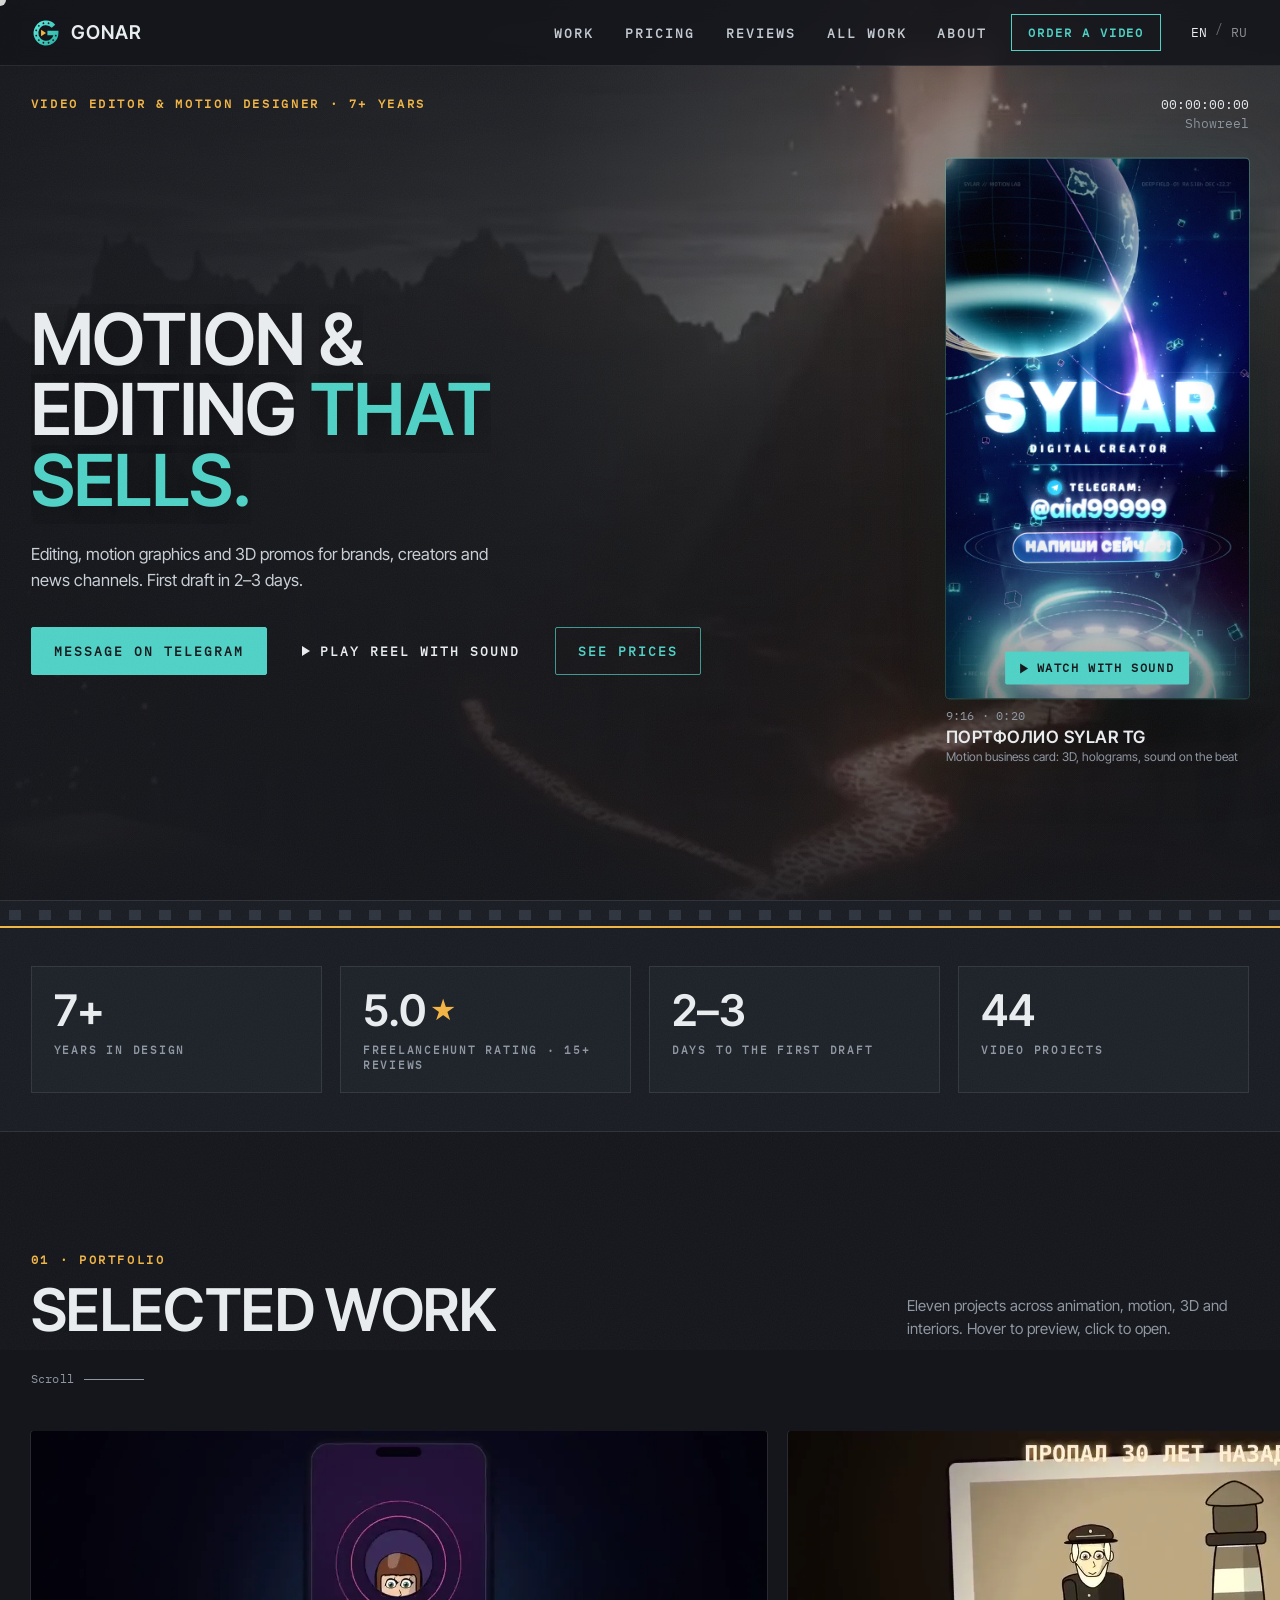
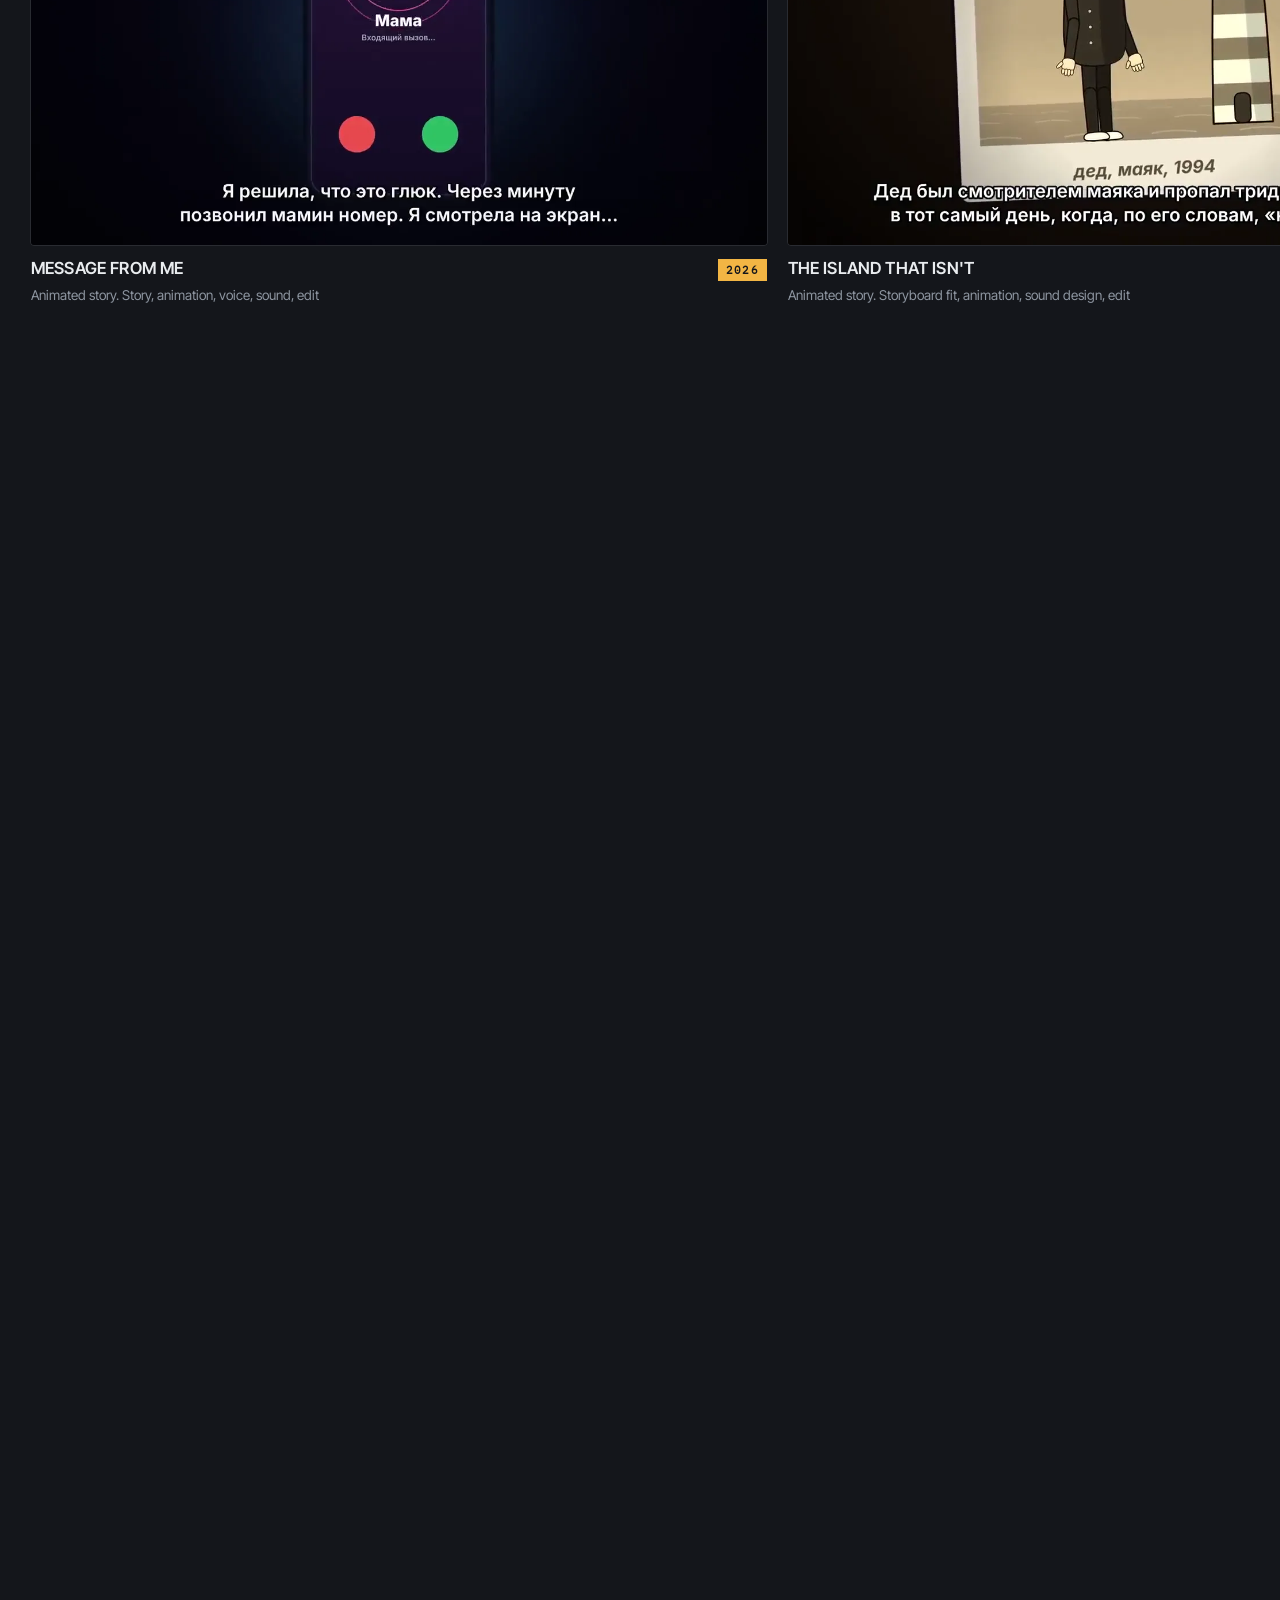
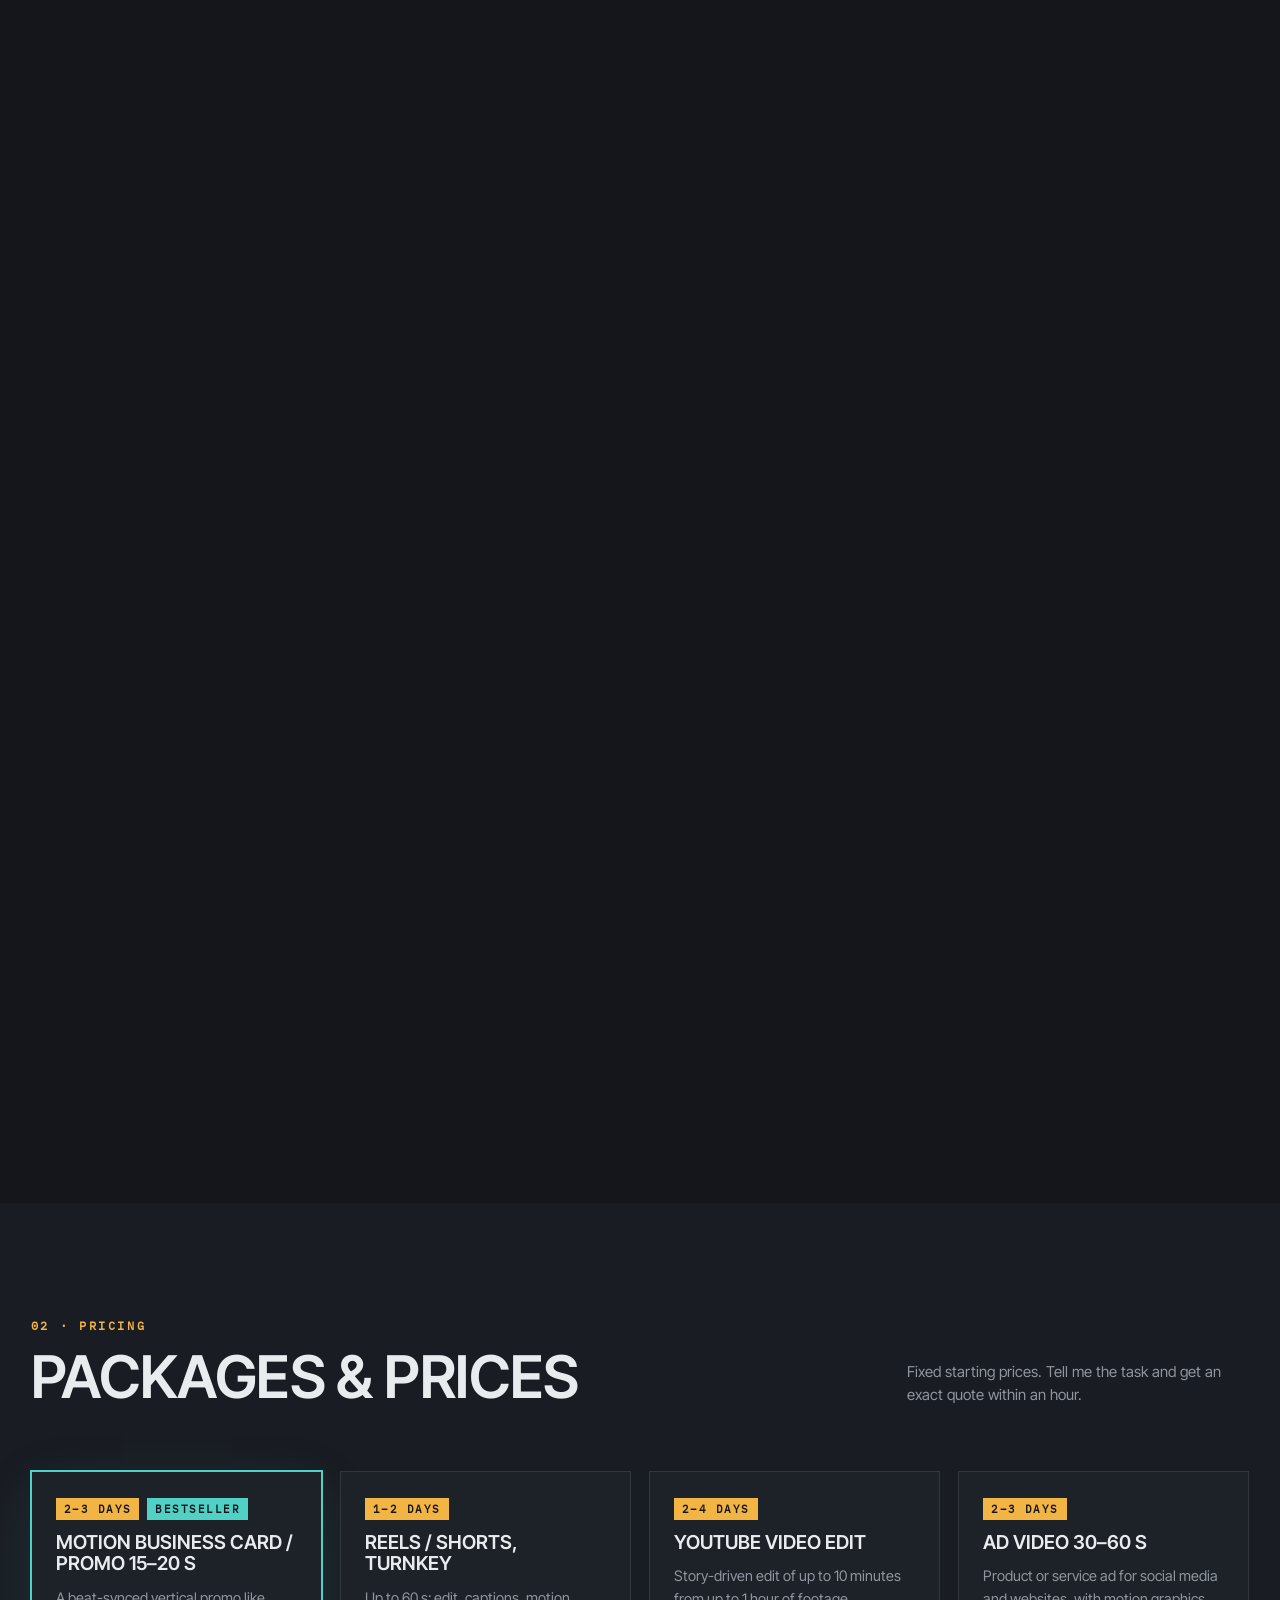
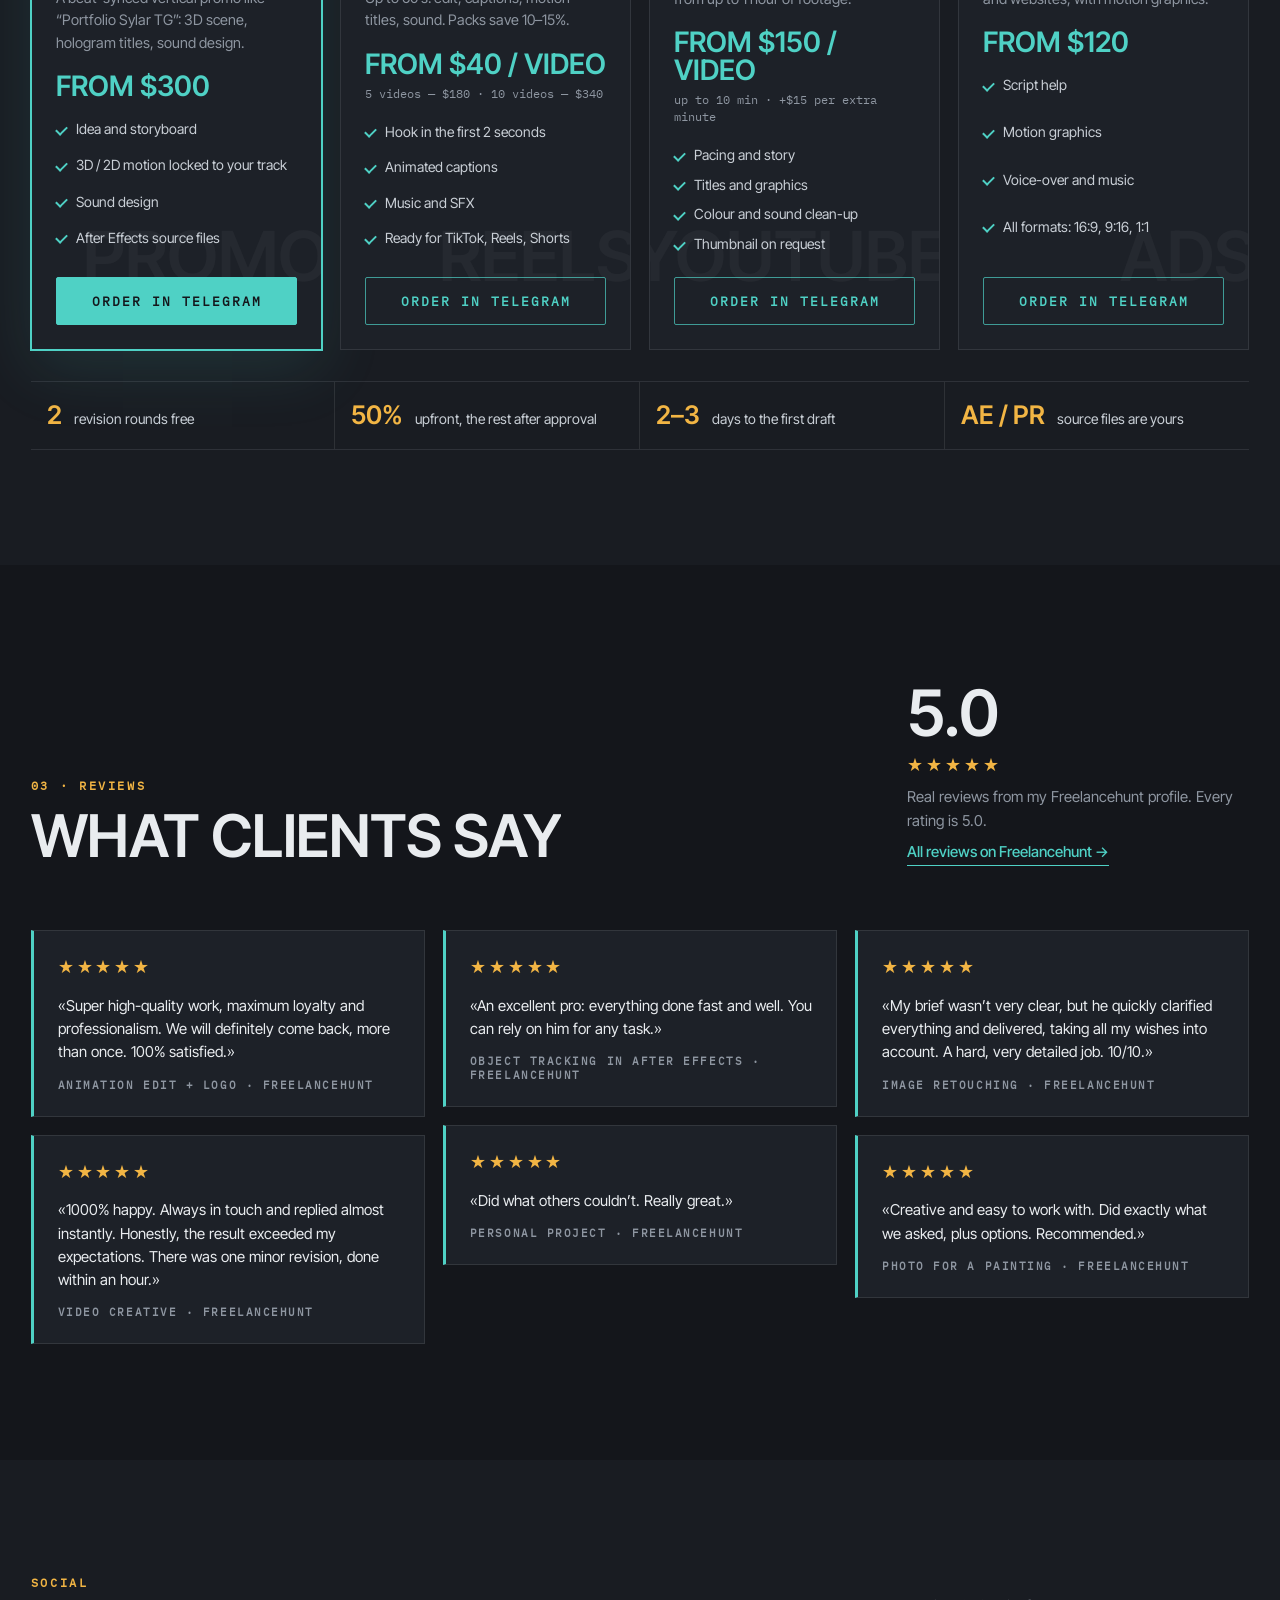
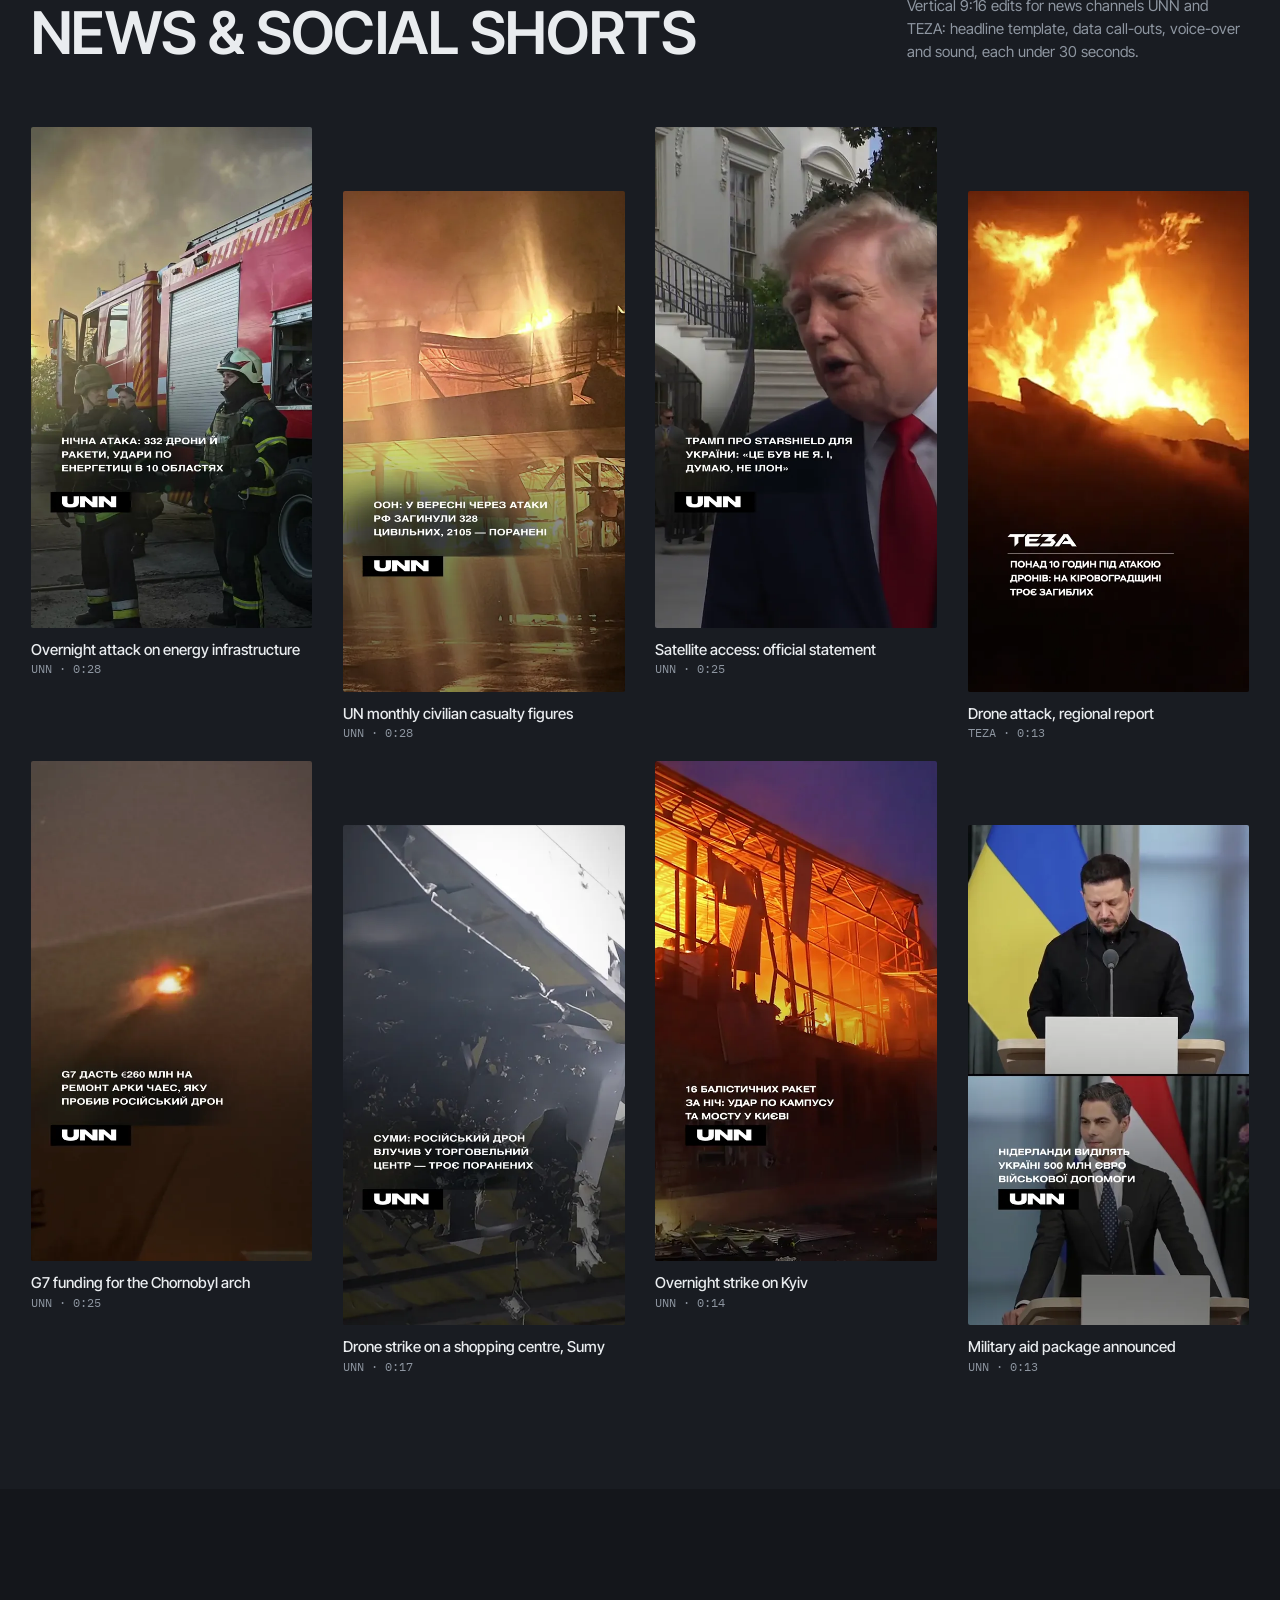
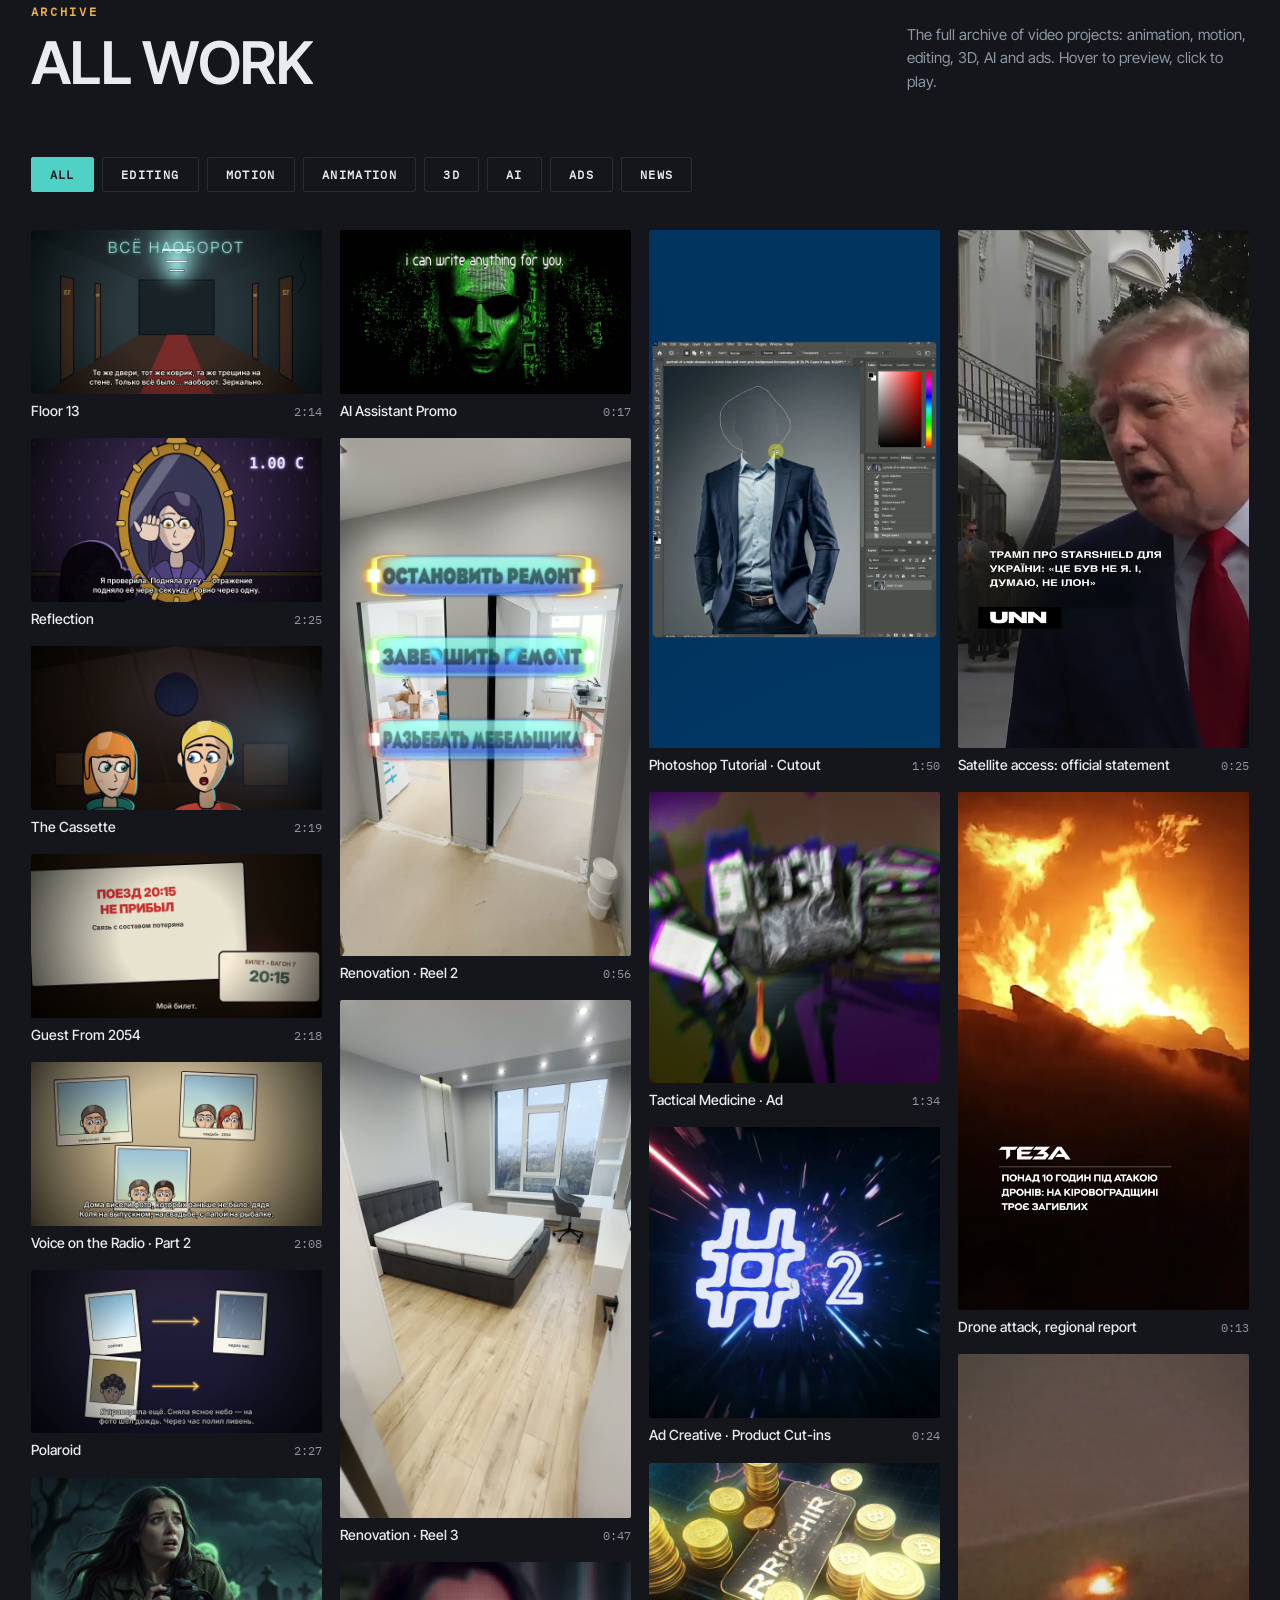
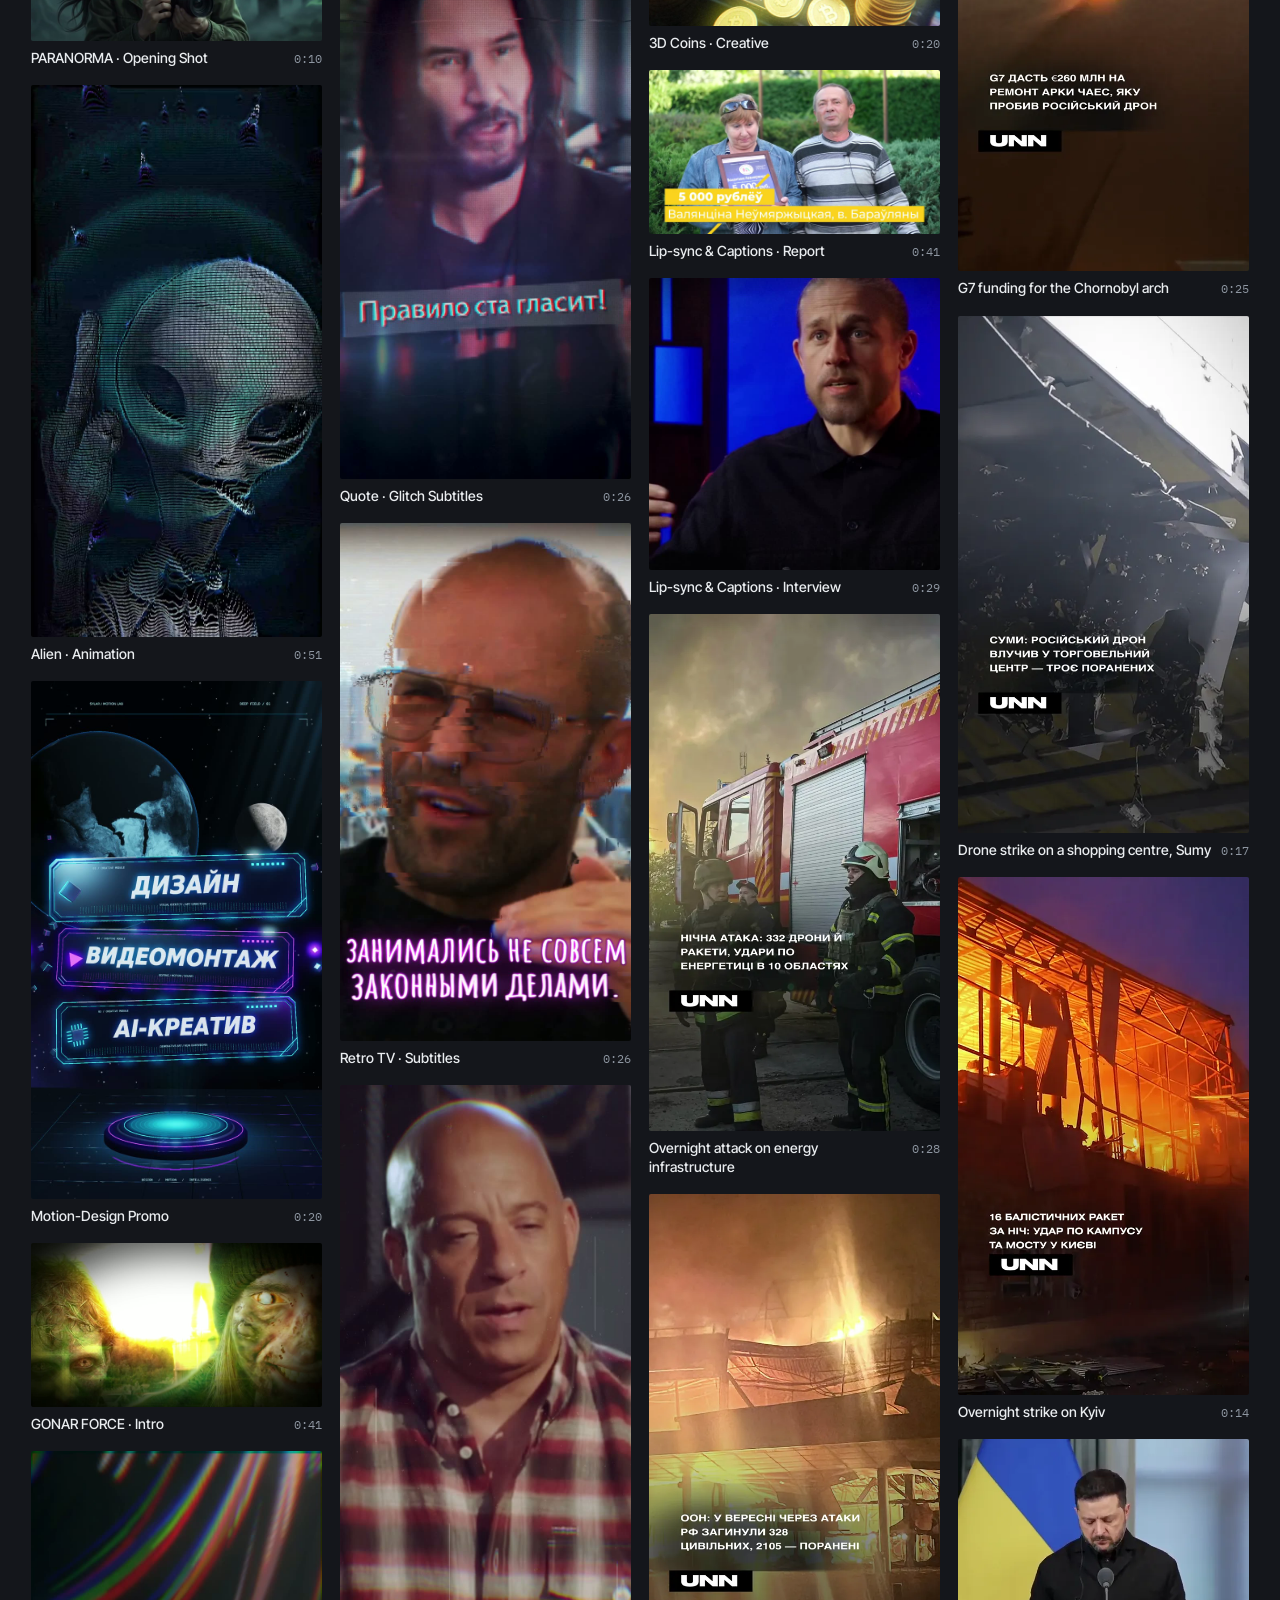
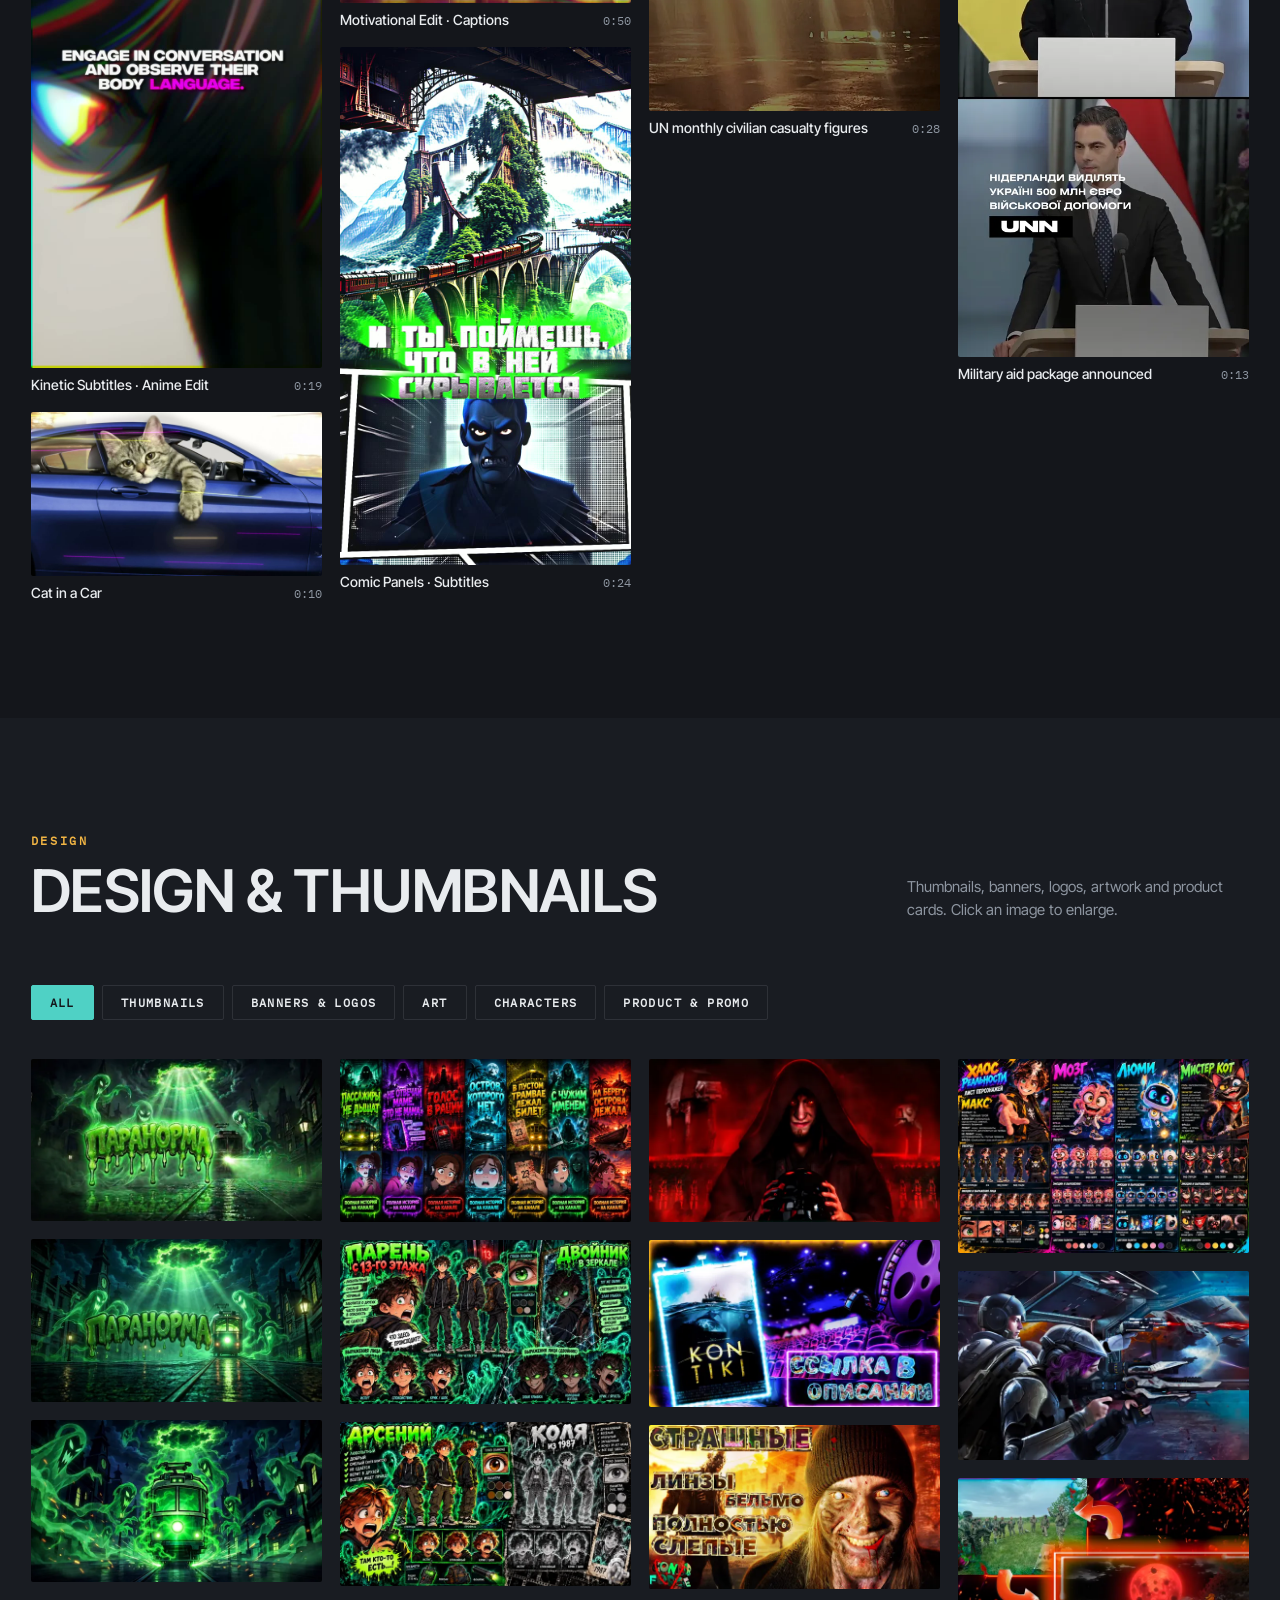
==== commit 08e9260e: "Refine GONAR film-strip mark, add SVG logo file Co-Authored-By: Claude Opus 5.5 <noreply@anthropic.c" ====
--- a/index.html
+++ b/index.html
@@ -25,9 +25,9 @@
 <svg width="0" height="0" style="position:absolute" aria-hidden="true"><defs>
   <linearGradient id="gmg" x1="0" y1="0" x2="1" y2="1"><stop offset="0" stop-color="#5ee6d8"/><stop offset="1" stop-color="#2bb3a6"/></linearGradient>
   <symbol id="gmark" viewBox="0 0 64 64">
-    <path d="M52 20A24 24 0 1 0 56 36H34" fill="none" stroke="url(#gmg)" stroke-width="9" stroke-linecap="square"/>
-    <g fill="#14161b"><rect x="10.5" y="27" width="3" height="3"/><rect x="10.5" y="34" width="3" height="3"/><rect x="14" y="17.5" width="3" height="3" transform="rotate(-38 15.5 19)"/><rect x="14" y="43.5" width="3" height="3" transform="rotate(38 15.5 45)"/><rect x="22" y="10.5" width="3" height="3" transform="rotate(-70 23.5 12)"/><rect x="22" y="50.5" width="3" height="3" transform="rotate(70 23.5 52)"/><rect x="31" y="8" width="3" height="3"/><rect x="31" y="53" width="3" height="3"/><rect x="40" y="10.5" width="3" height="3" transform="rotate(70 41.5 12)"/><rect x="40" y="50.5" width="3" height="3" transform="rotate(-70 41.5 52)"/></g>
-    <path d="M27 26.5v11l9-5.5z" fill="#f2b544"/>
+    <path d="M47.98 17.61A21.5 21.5 0 1 0 53.50 32.00H35" fill="none" stroke="url(#gmg)" stroke-width="10" stroke-linecap="butt"/>
+    <g fill="#14161b"><rect x="35.86" y="9.53" width="3.4" height="3.4" rx=".6" transform="rotate(15.0 37.56 11.23)"/><rect x="24.74" y="9.53" width="3.4" height="3.4" rx=".6" transform="rotate(-15.0 26.44 11.23)"/><rect x="15.10" y="15.10" width="3.4" height="3.4" rx=".6" transform="rotate(-45.0 16.80 16.80)"/><rect x="9.53" y="24.74" width="3.4" height="3.4" rx=".6" transform="rotate(-75.0 11.23 26.44)"/><rect x="9.53" y="35.86" width="3.4" height="3.4" rx=".6" transform="rotate(-105.0 11.23 37.56)"/><rect x="15.10" y="45.50" width="3.4" height="3.4" rx=".6" transform="rotate(-135.0 16.80 47.20)"/><rect x="24.74" y="51.07" width="3.4" height="3.4" rx=".6" transform="rotate(-165.0 26.44 52.77)"/><rect x="35.86" y="51.07" width="3.4" height="3.4" rx=".6" transform="rotate(-195.0 37.56 52.77)"/><rect x="45.50" y="45.50" width="3.4" height="3.4" rx=".6" transform="rotate(-225.0 47.20 47.20)"/><rect x="51.07" y="35.86" width="3.4" height="3.4" rx=".6" transform="rotate(-255.0 52.77 37.56)"/></g>
+    <path d="M21.5 25.2v13.6L32 32z" fill="#f2b544"/>
   </symbol></defs></svg>
 
 <div class="intro" id="intro" aria-hidden="true">
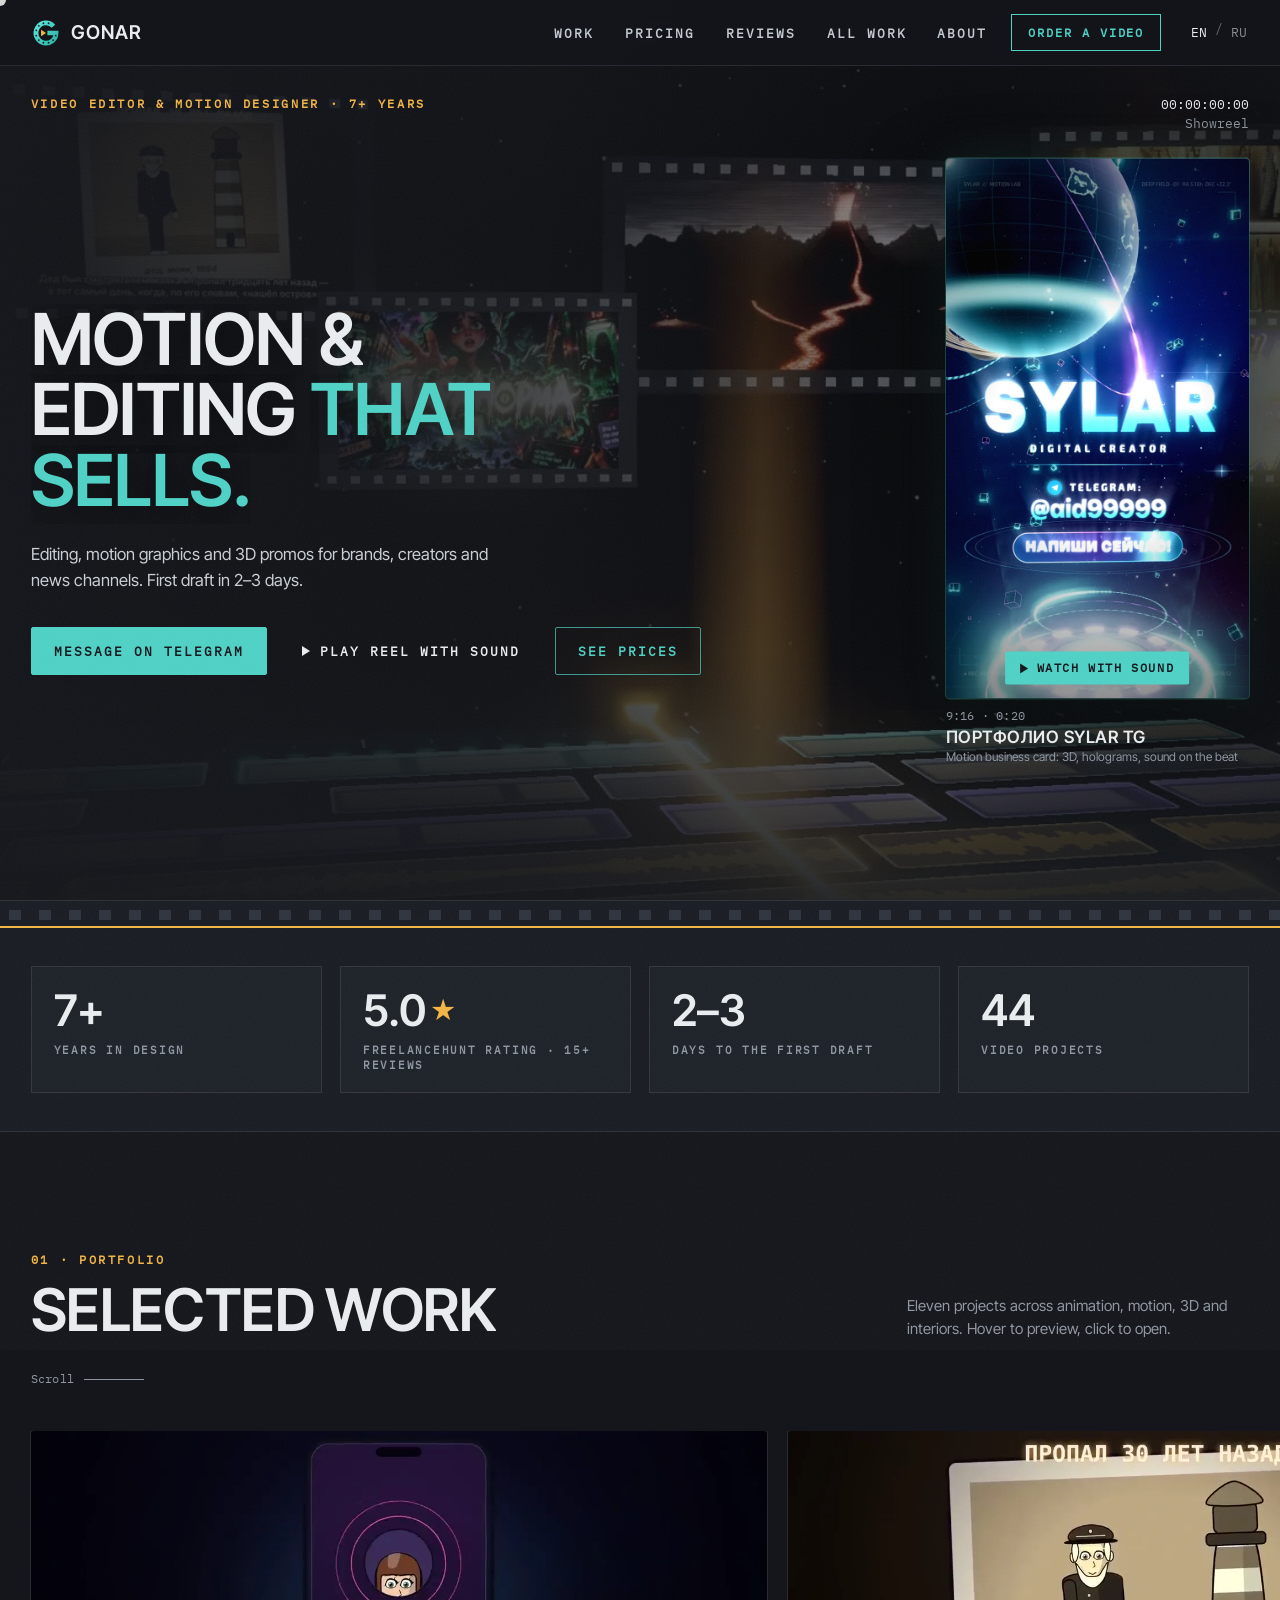
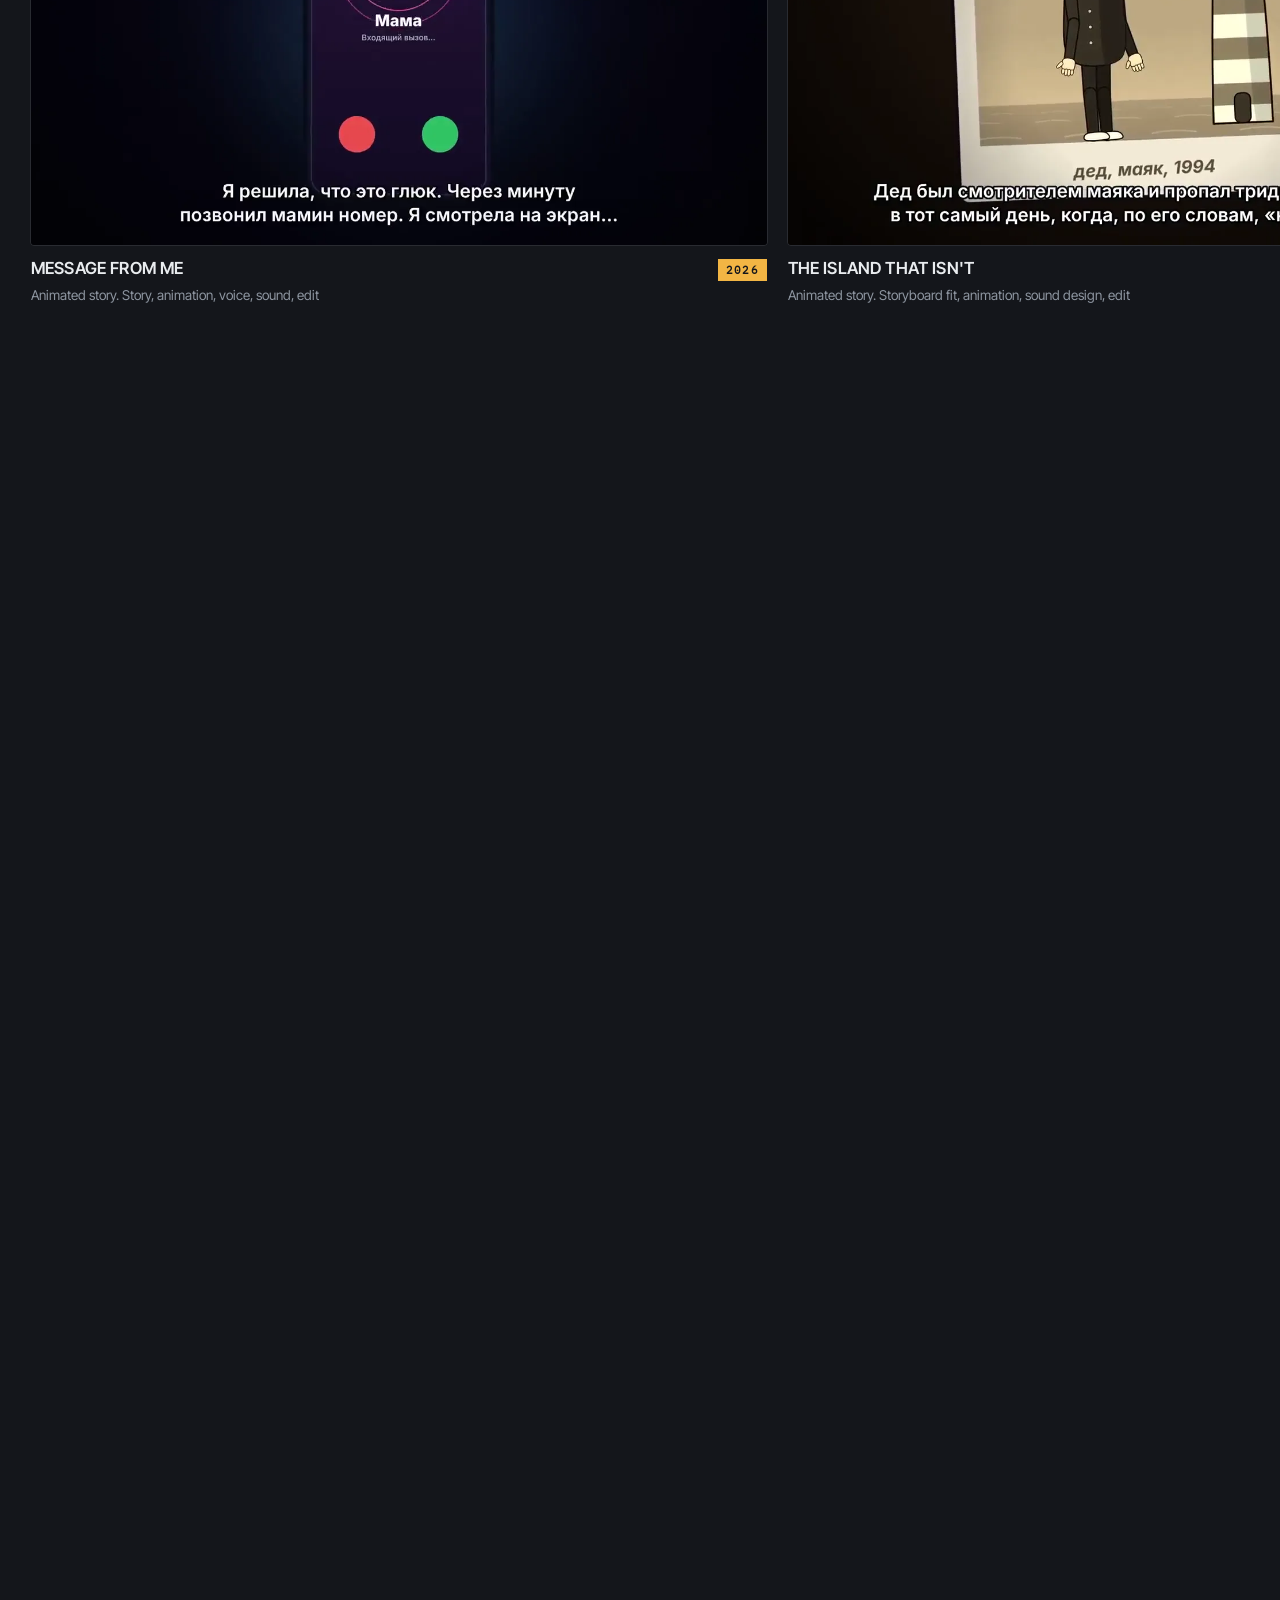
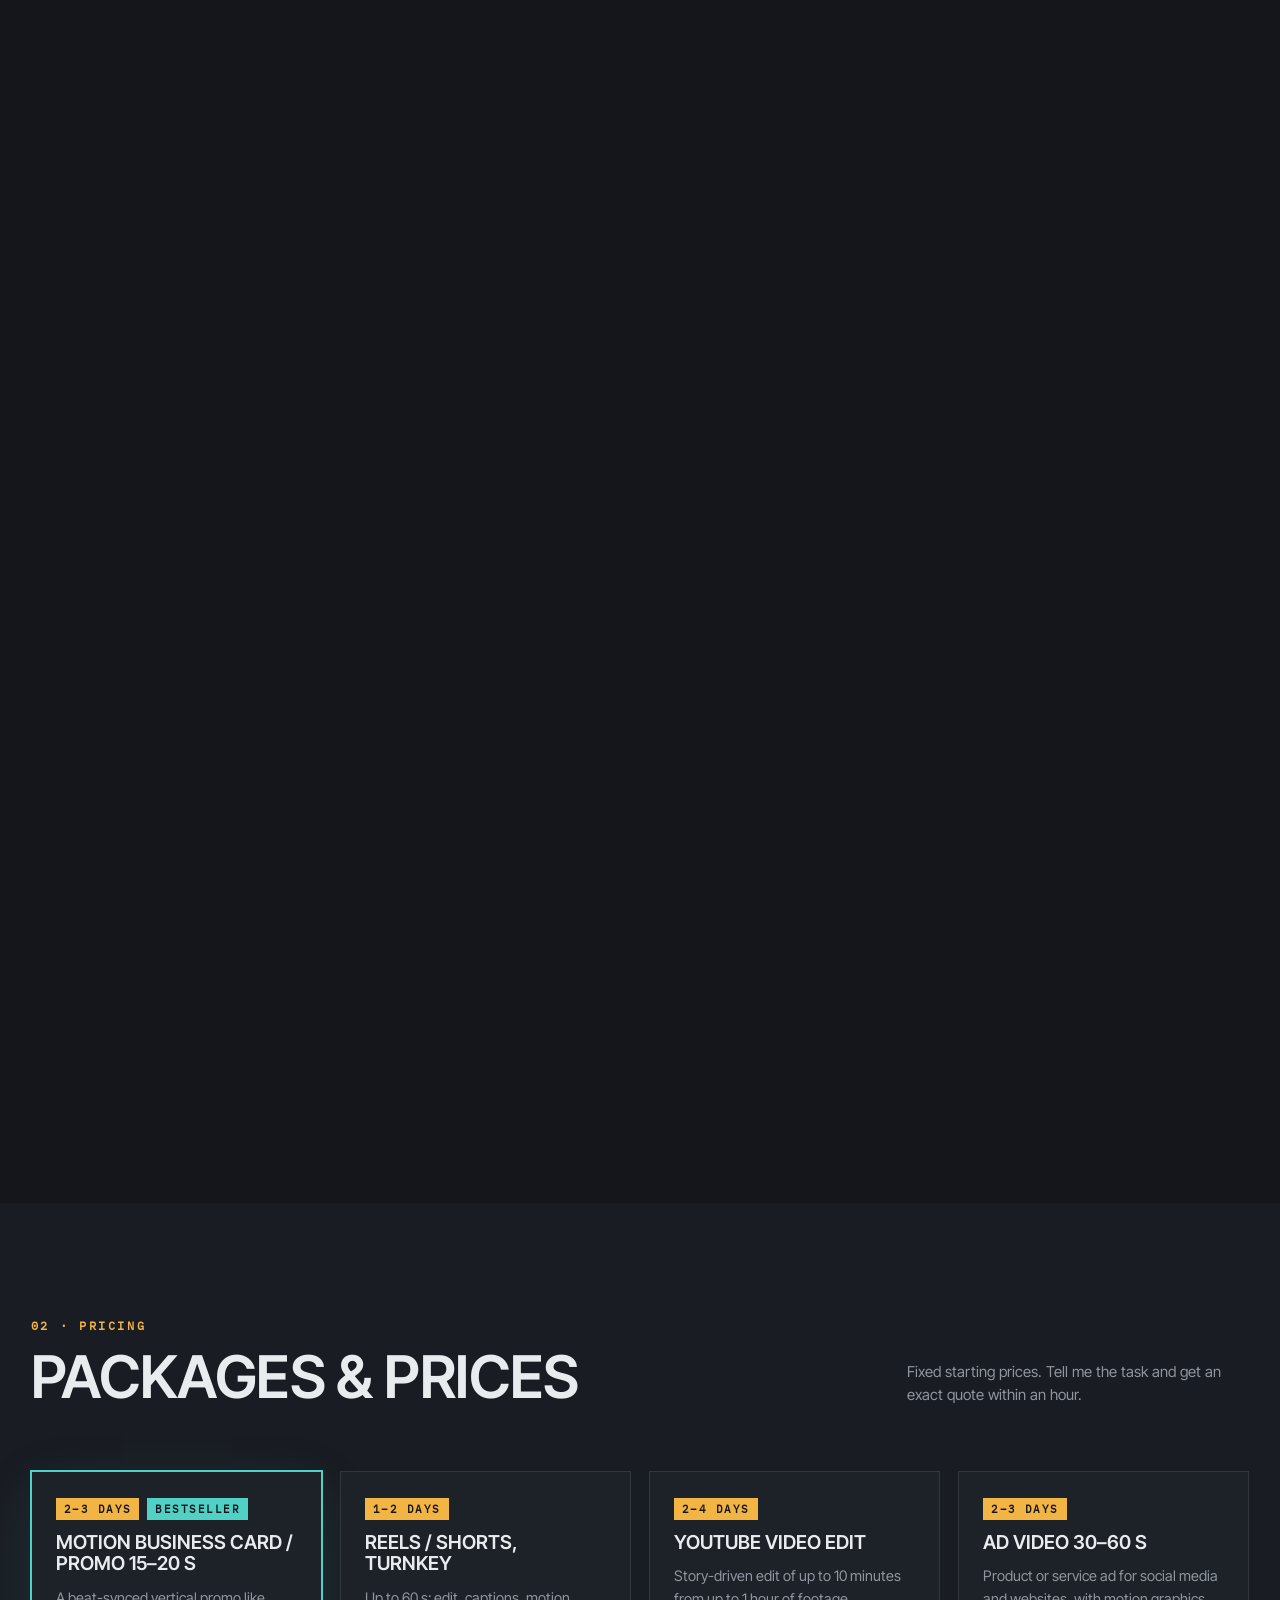
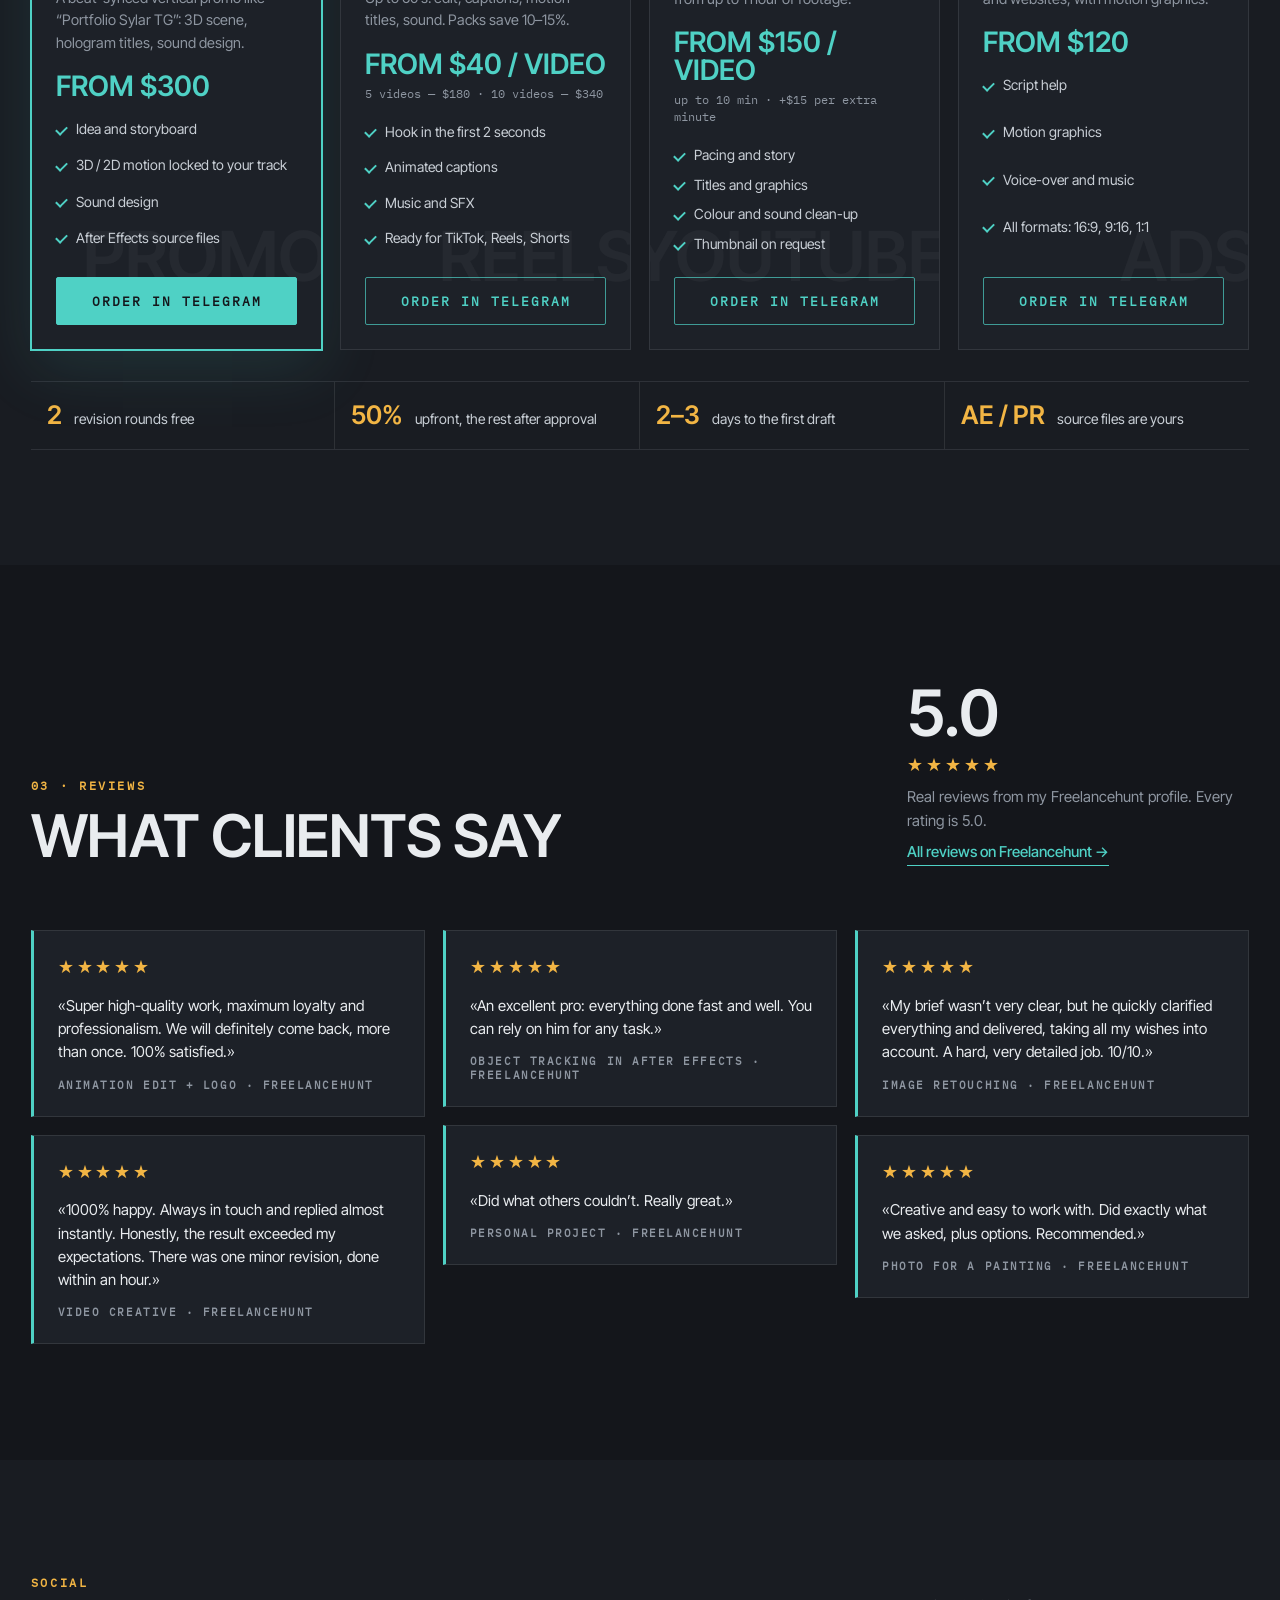
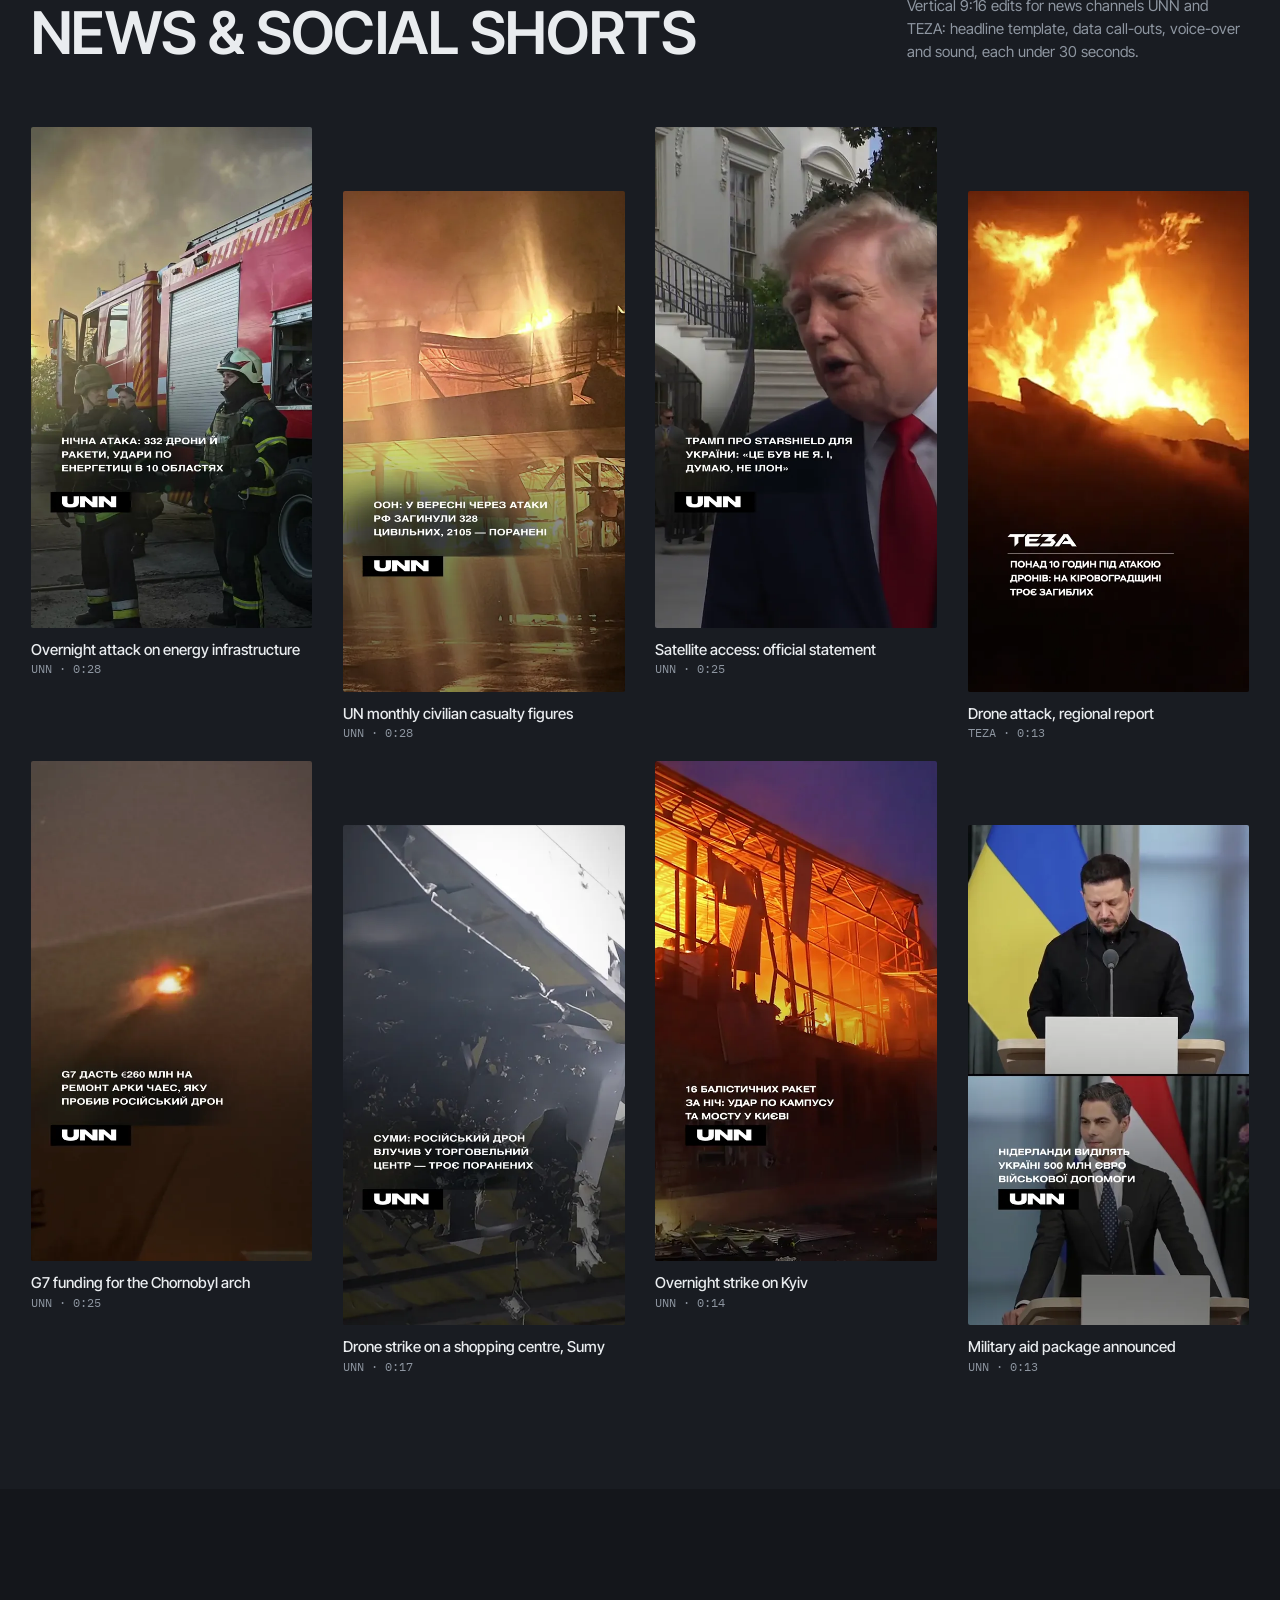
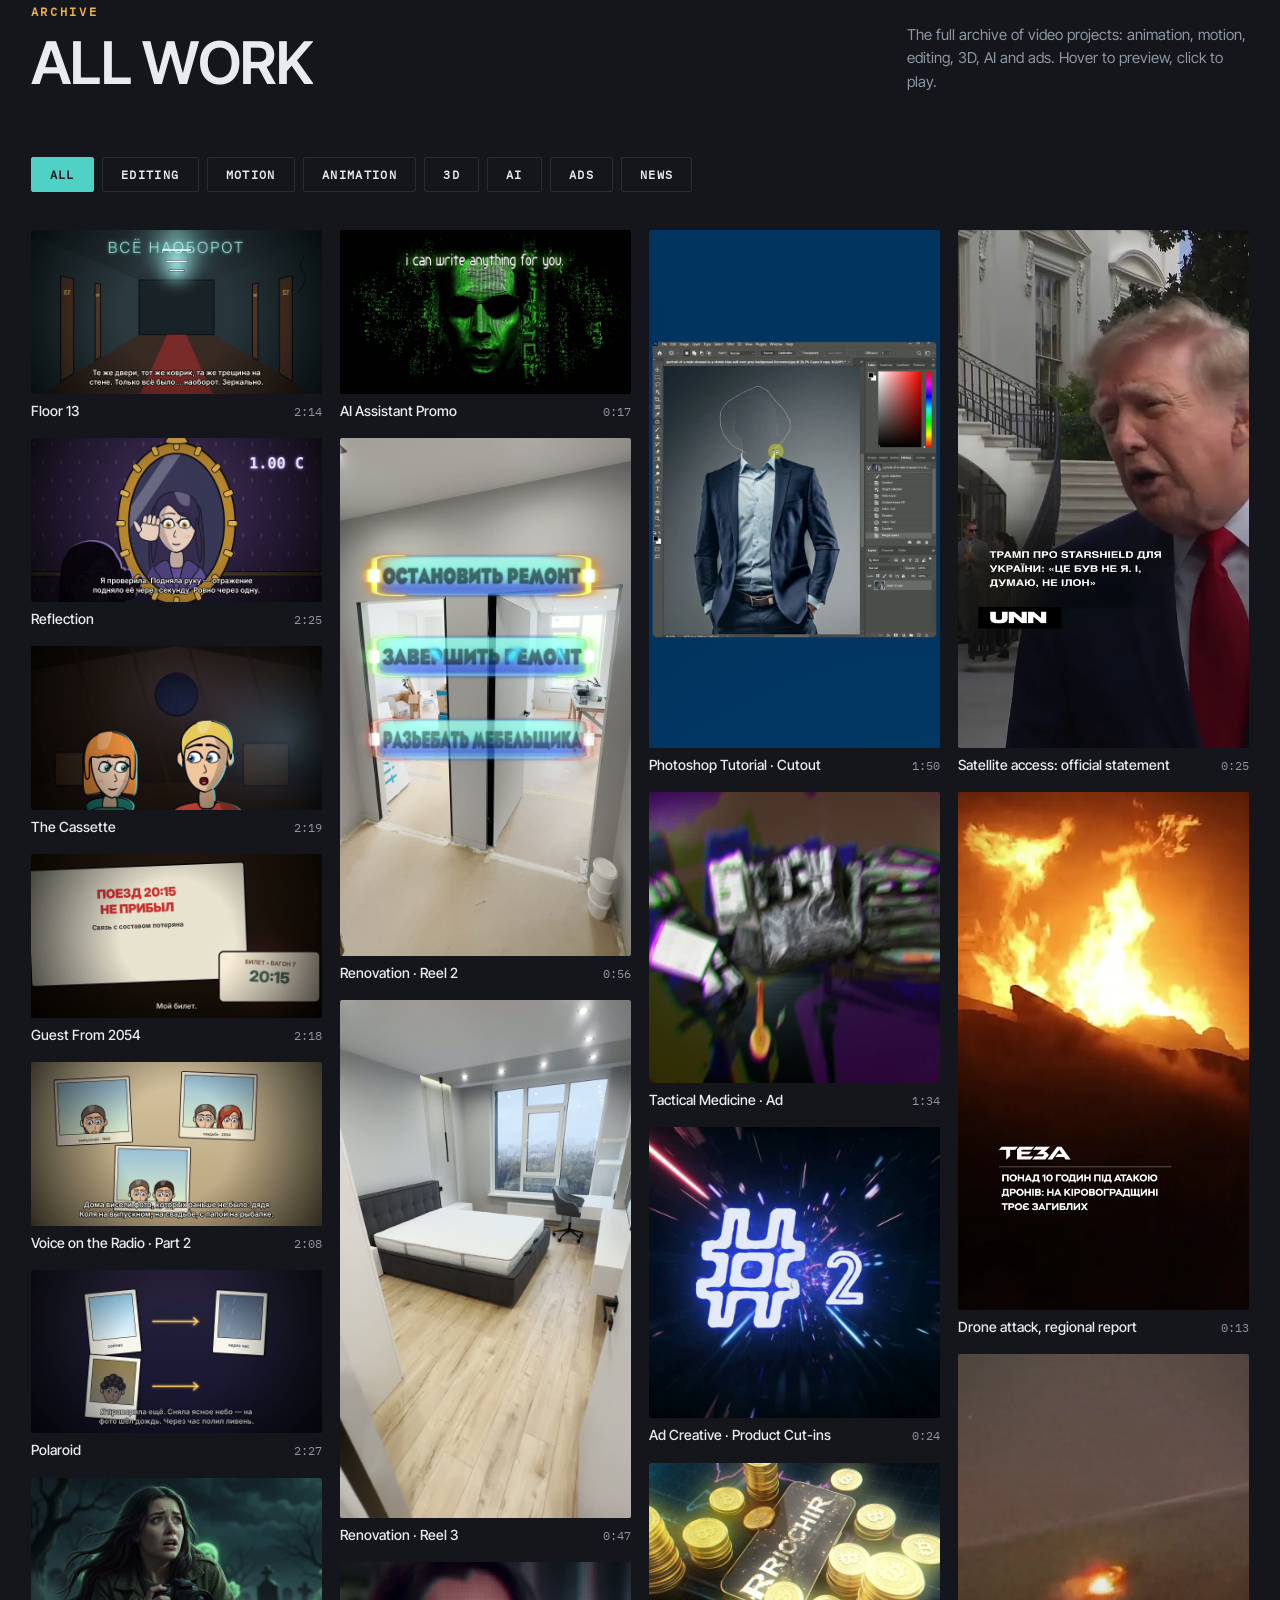
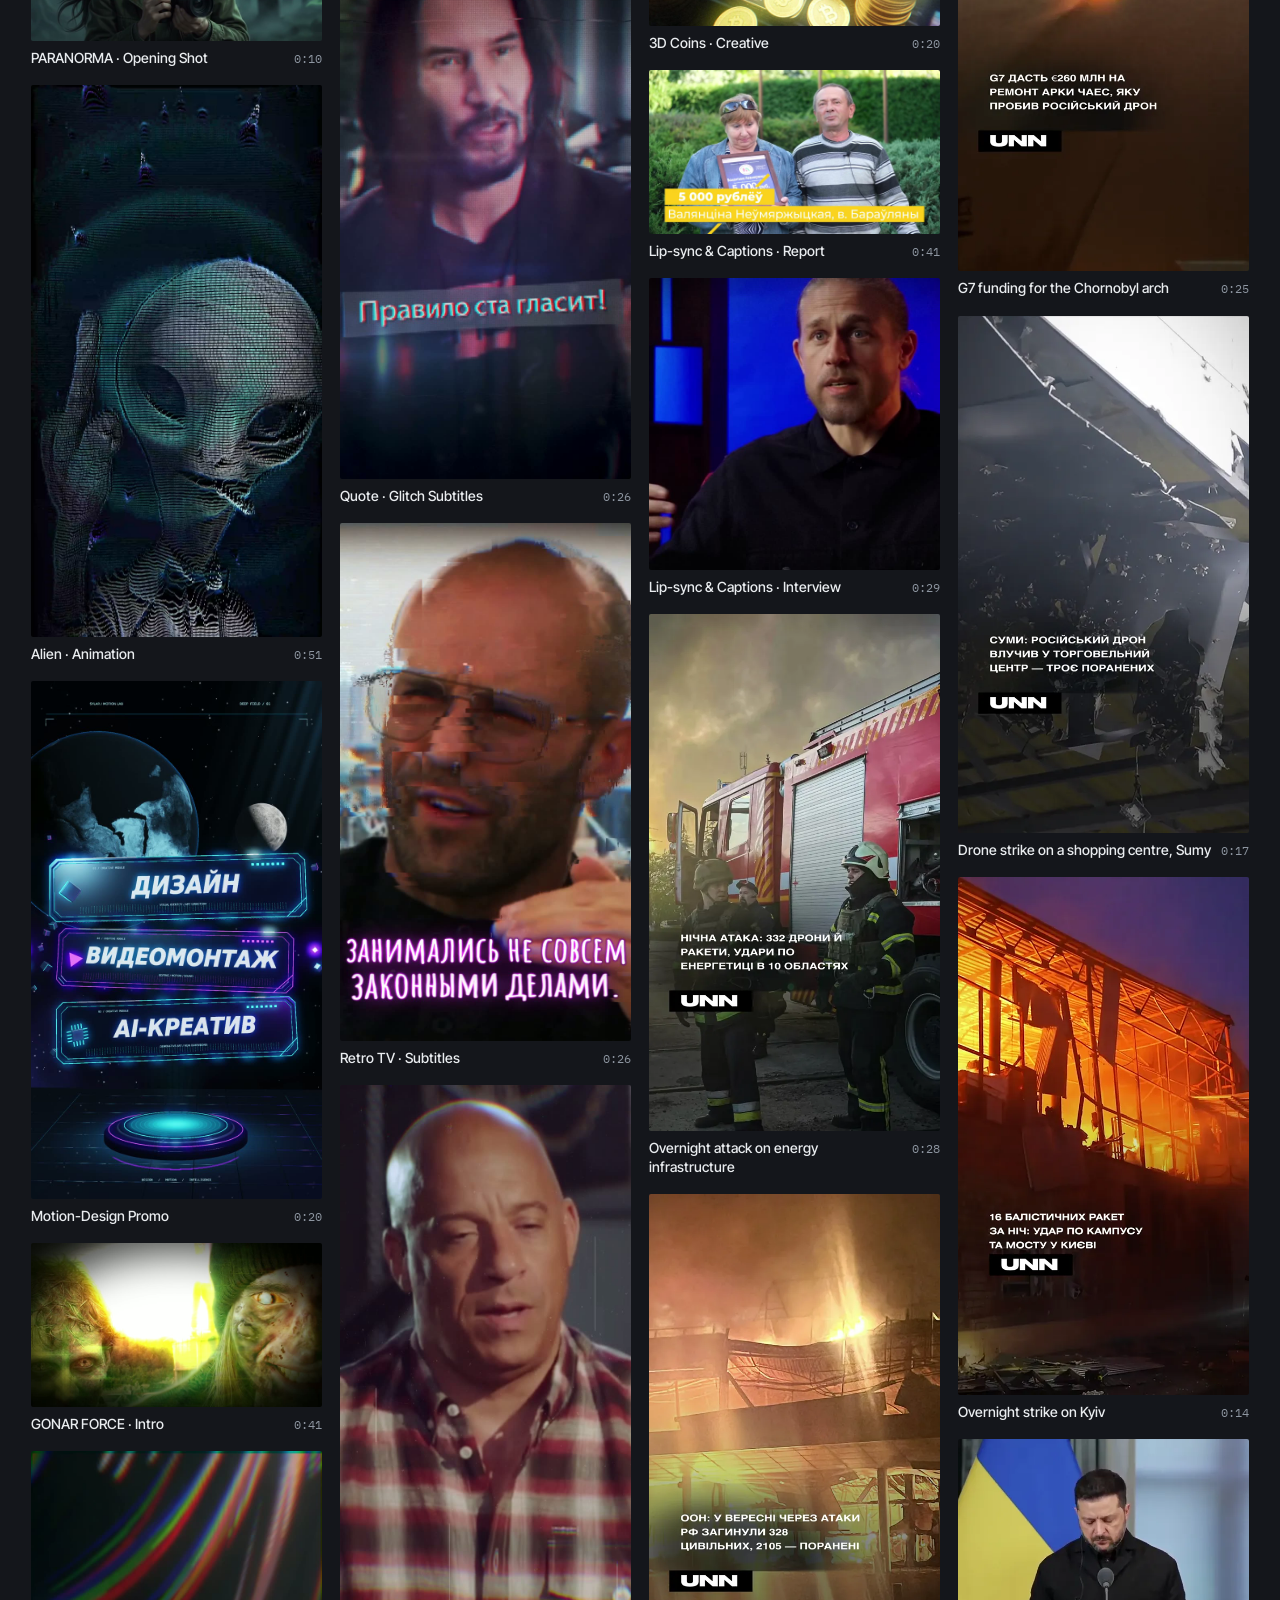
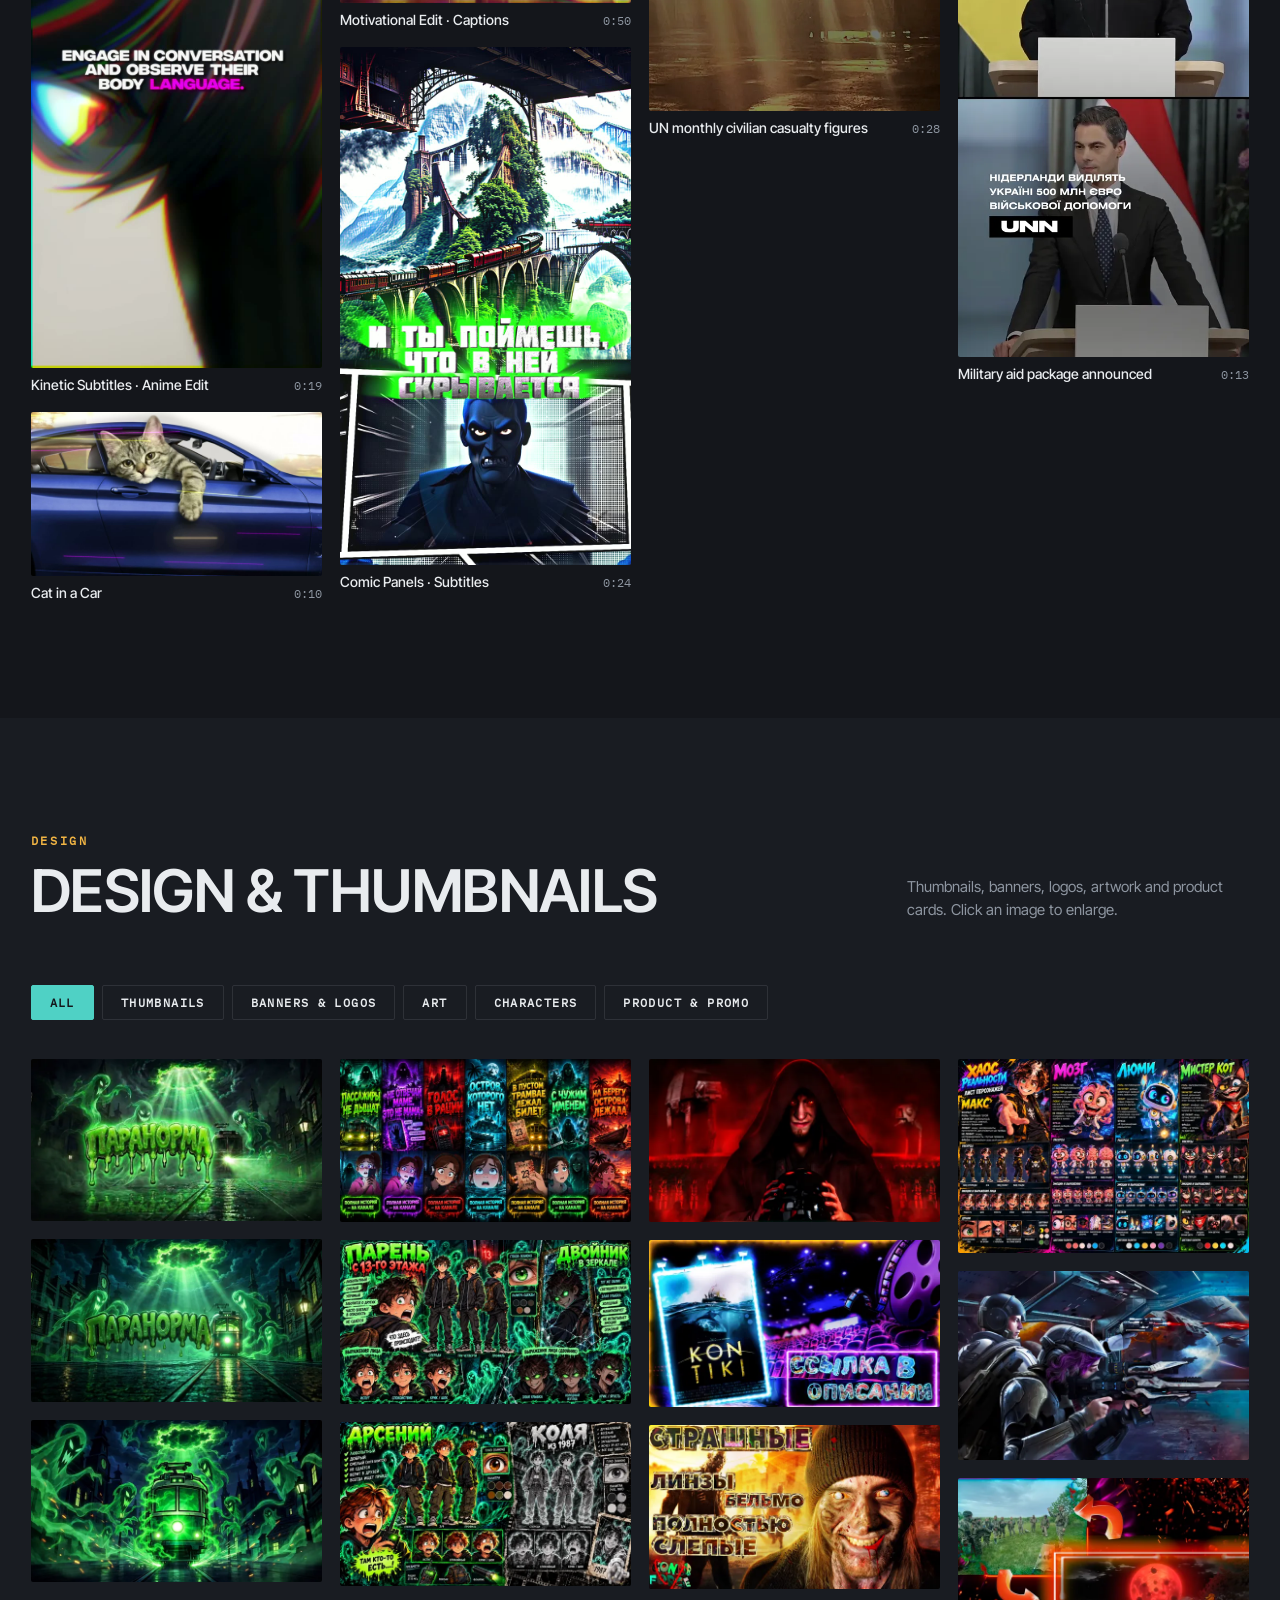
==== commit d4e737ef: "Hero background: seamless 8 s editing-timeline loop with real work in film frames Co-Authored-By: Cl" ====
--- a/index.html
+++ b/index.html
@@ -16,7 +16,7 @@
 <meta name="twitter:card" content="summary_large_image">
 <link rel="icon" href="favicon.ico?v=3"><link rel="icon" type="image/png" sizes="32x32" href="favicon-32.png?v=3">
 <link rel="apple-touch-icon" href="apple-touch-icon.png?v=3">
-<link rel="preload" href="media/poster/reel.webp" as="image">
+<link rel="preload" href="media/poster/hero_loop.webp" as="image">
 <link rel="stylesheet" href="fonts/fonts.css">
 <link rel="stylesheet" href="css/style.css">
 </head>
@@ -56,7 +56,7 @@
 <!-- HERO -->
 <section class="hero" id="hero">
   <div class="hero__media">
-    <video id="heroVideo" src="media/video/reel_bg.mp4" poster="media/poster/reel.webp" autoplay muted loop playsinline preload="auto" aria-hidden="true"></video>
+    <video id="heroVideo" src="media/video/hero_loop.mp4" poster="media/poster/hero_loop.webp" autoplay muted loop playsinline preload="auto" aria-hidden="true"></video>
     <div class="hero__shade"></div>
   </div>
   <div class="hero__top">
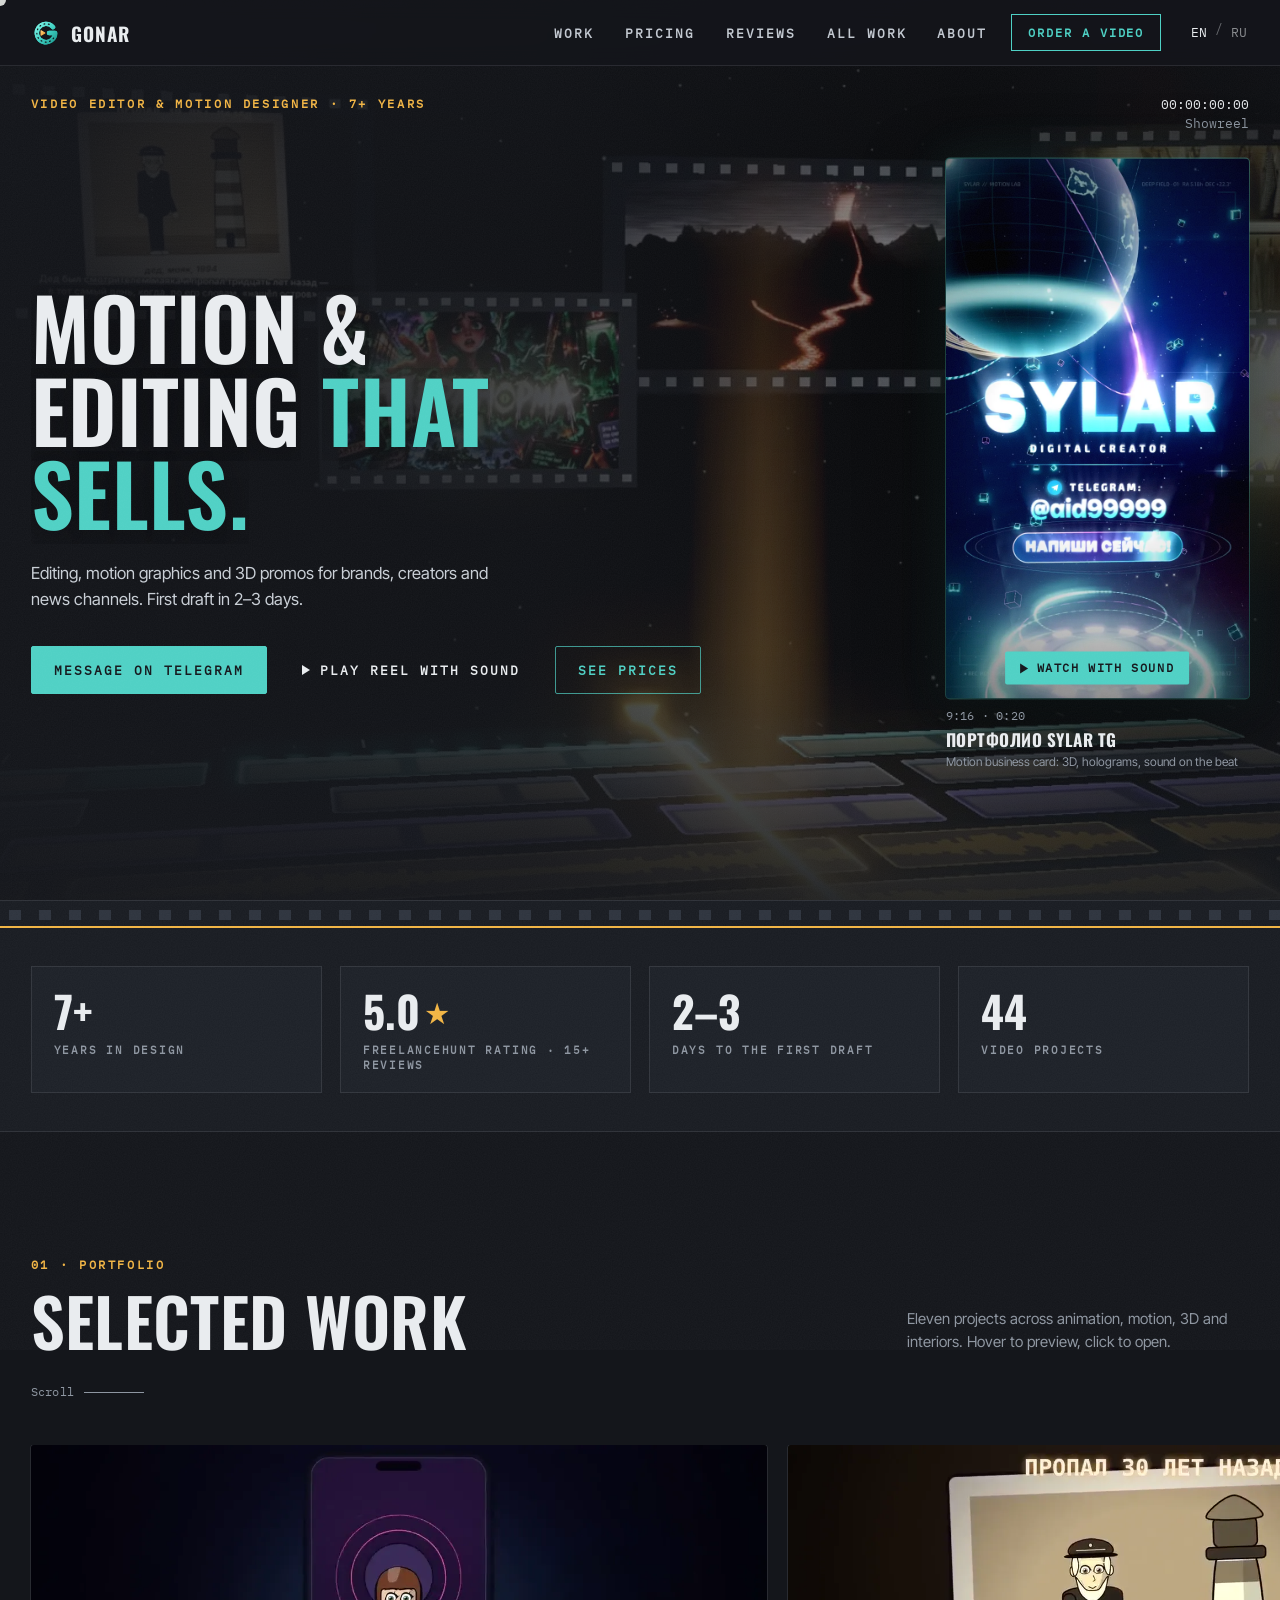
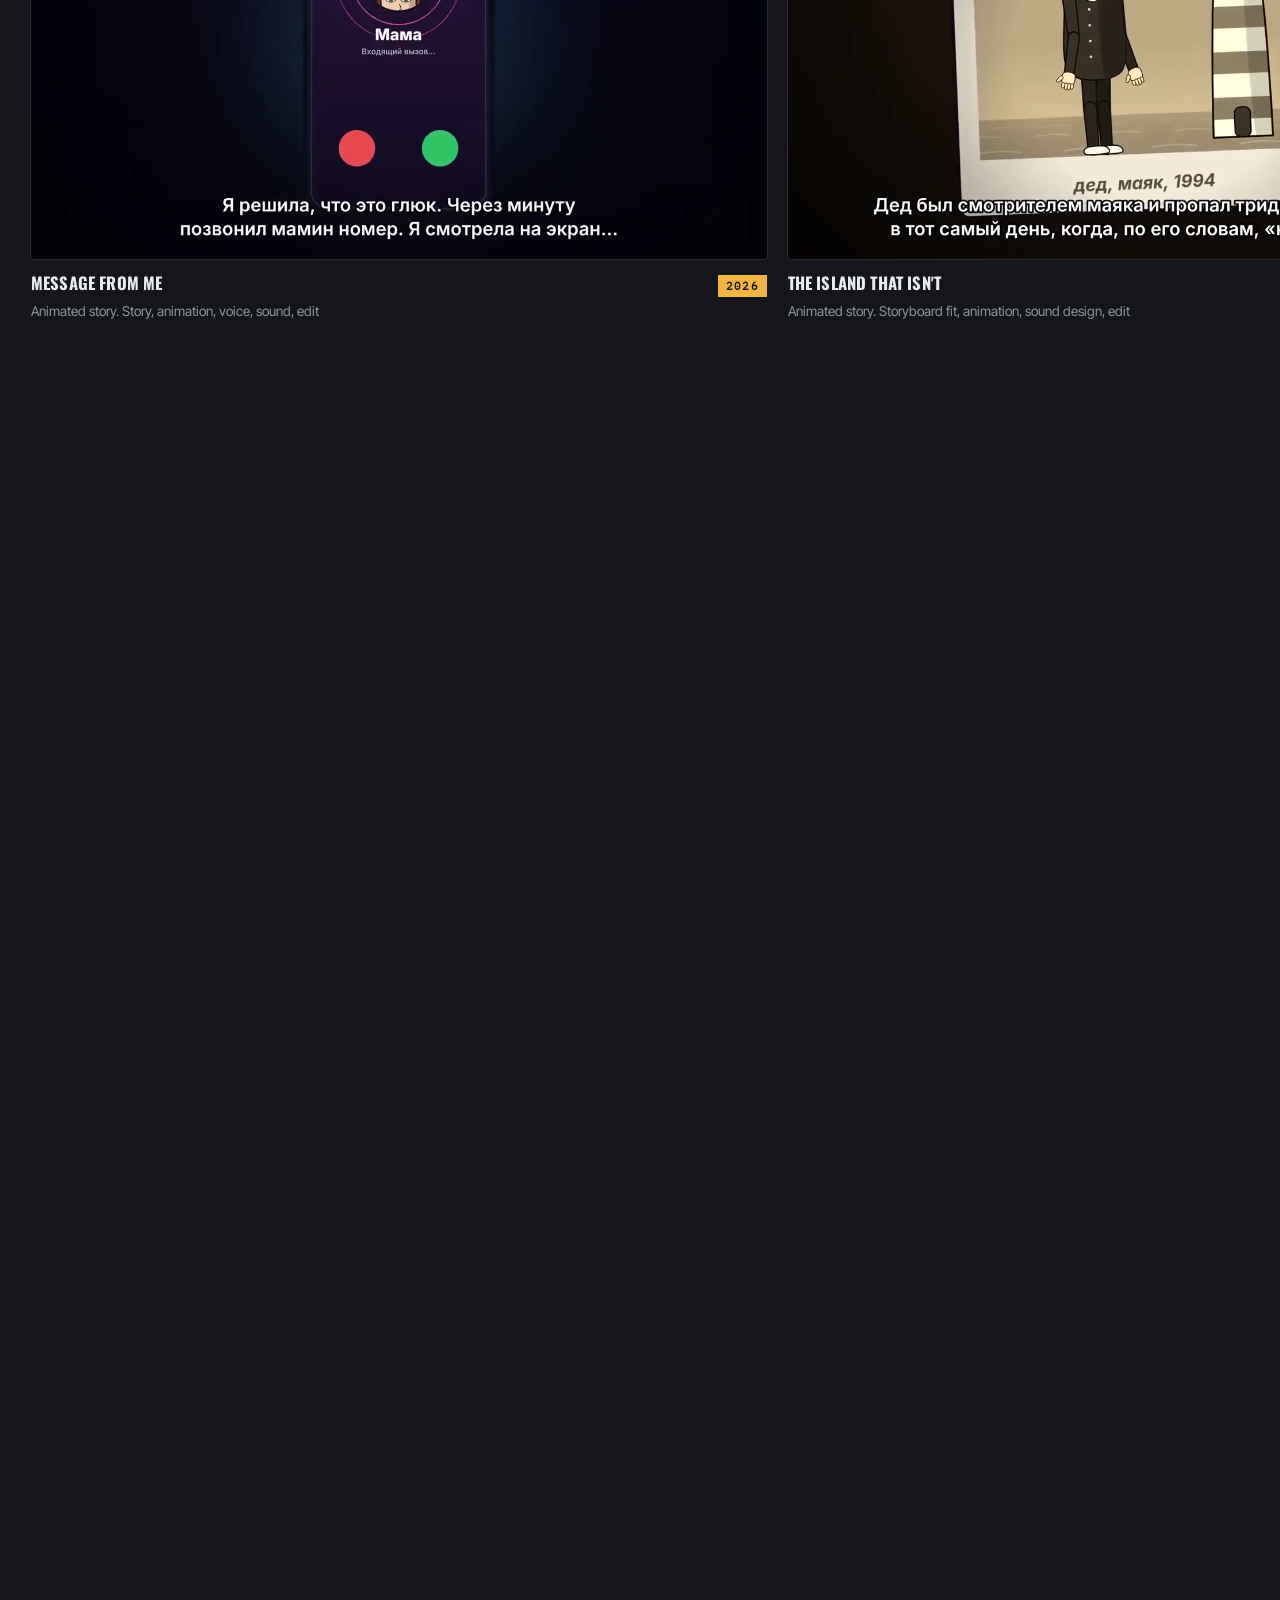
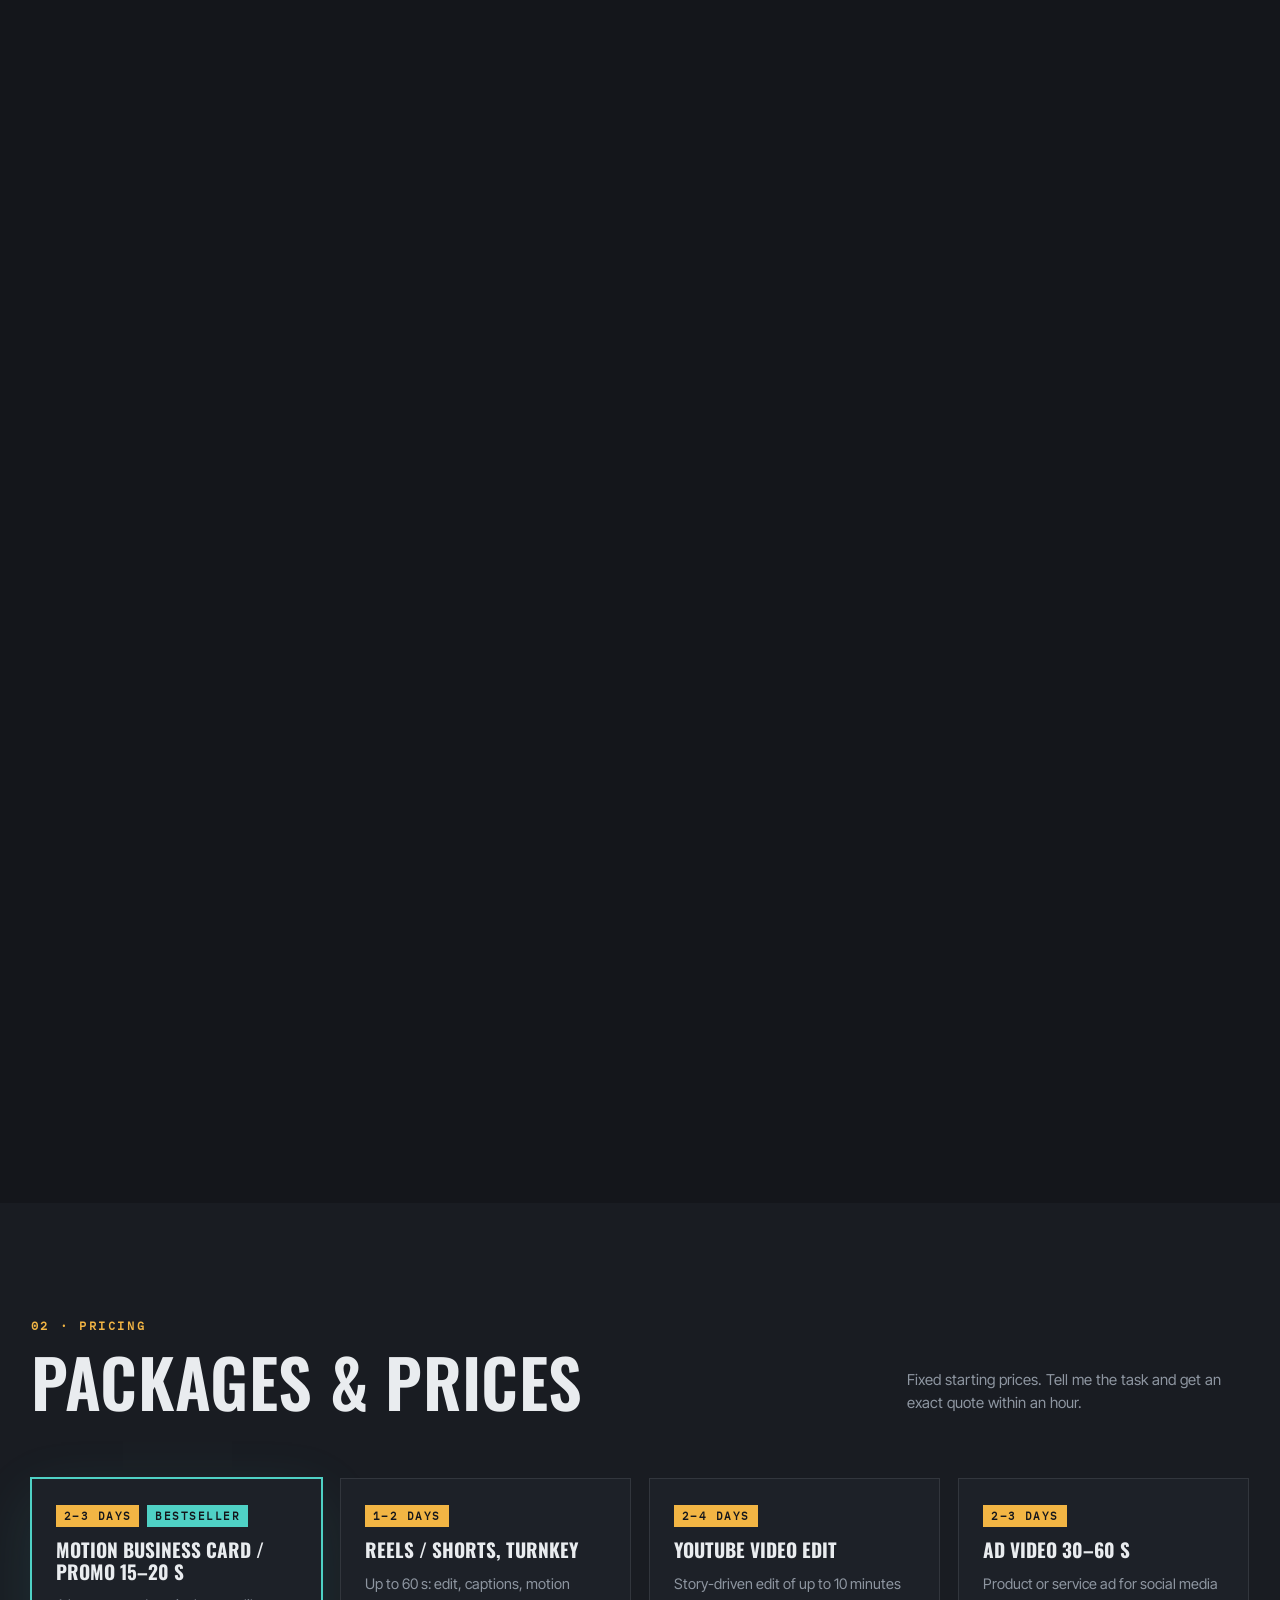
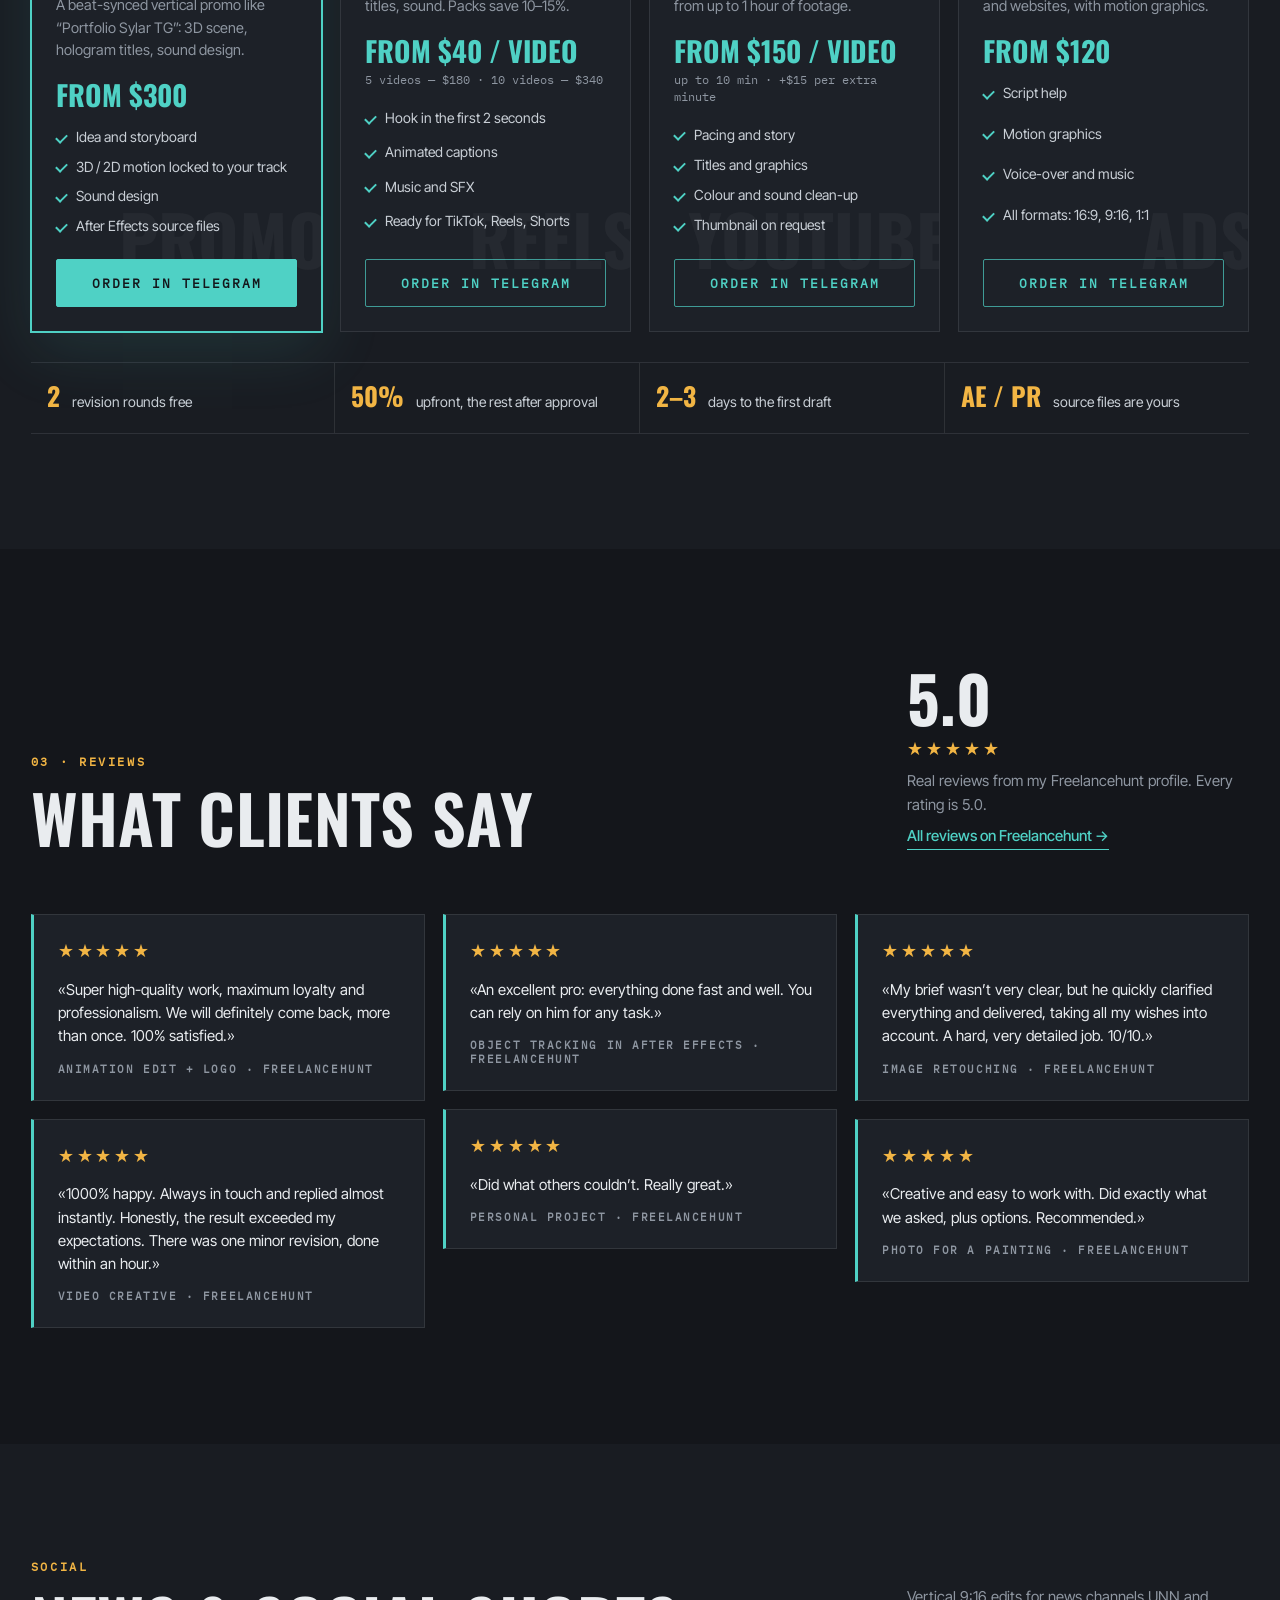
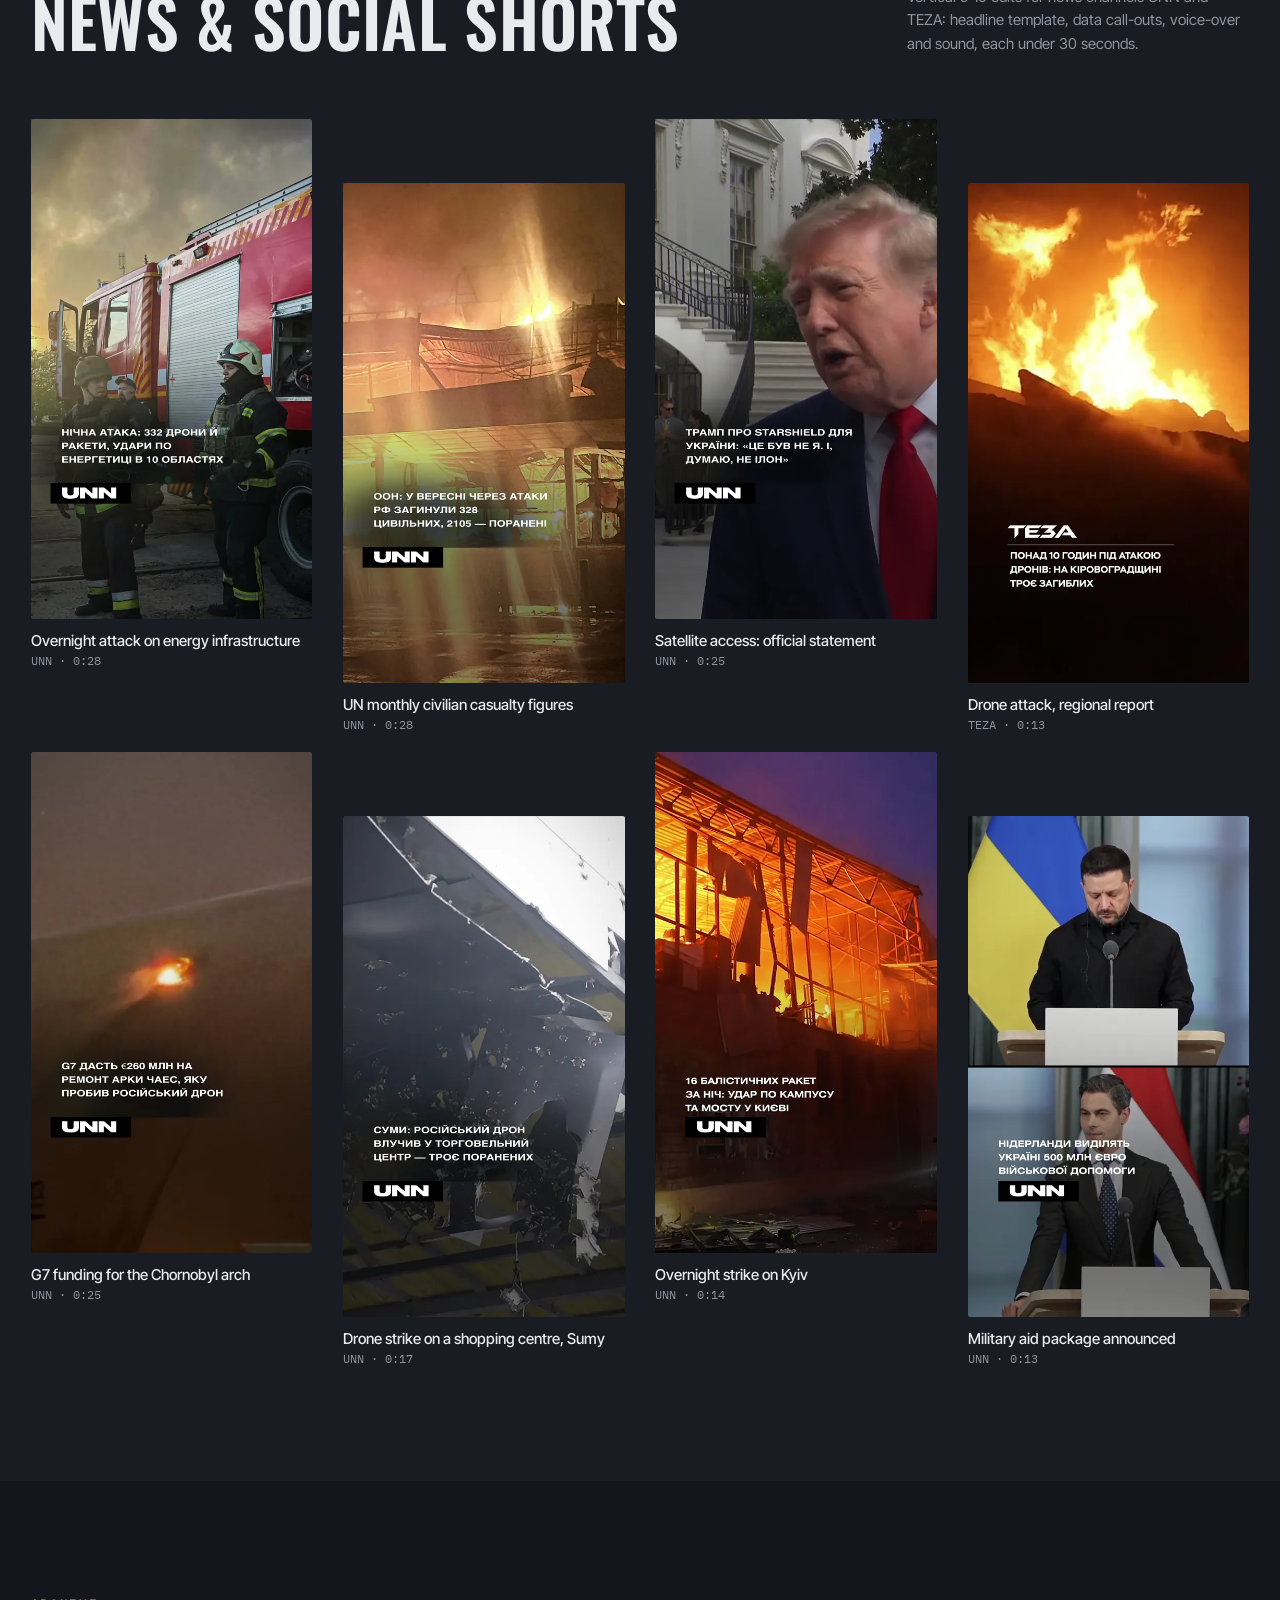
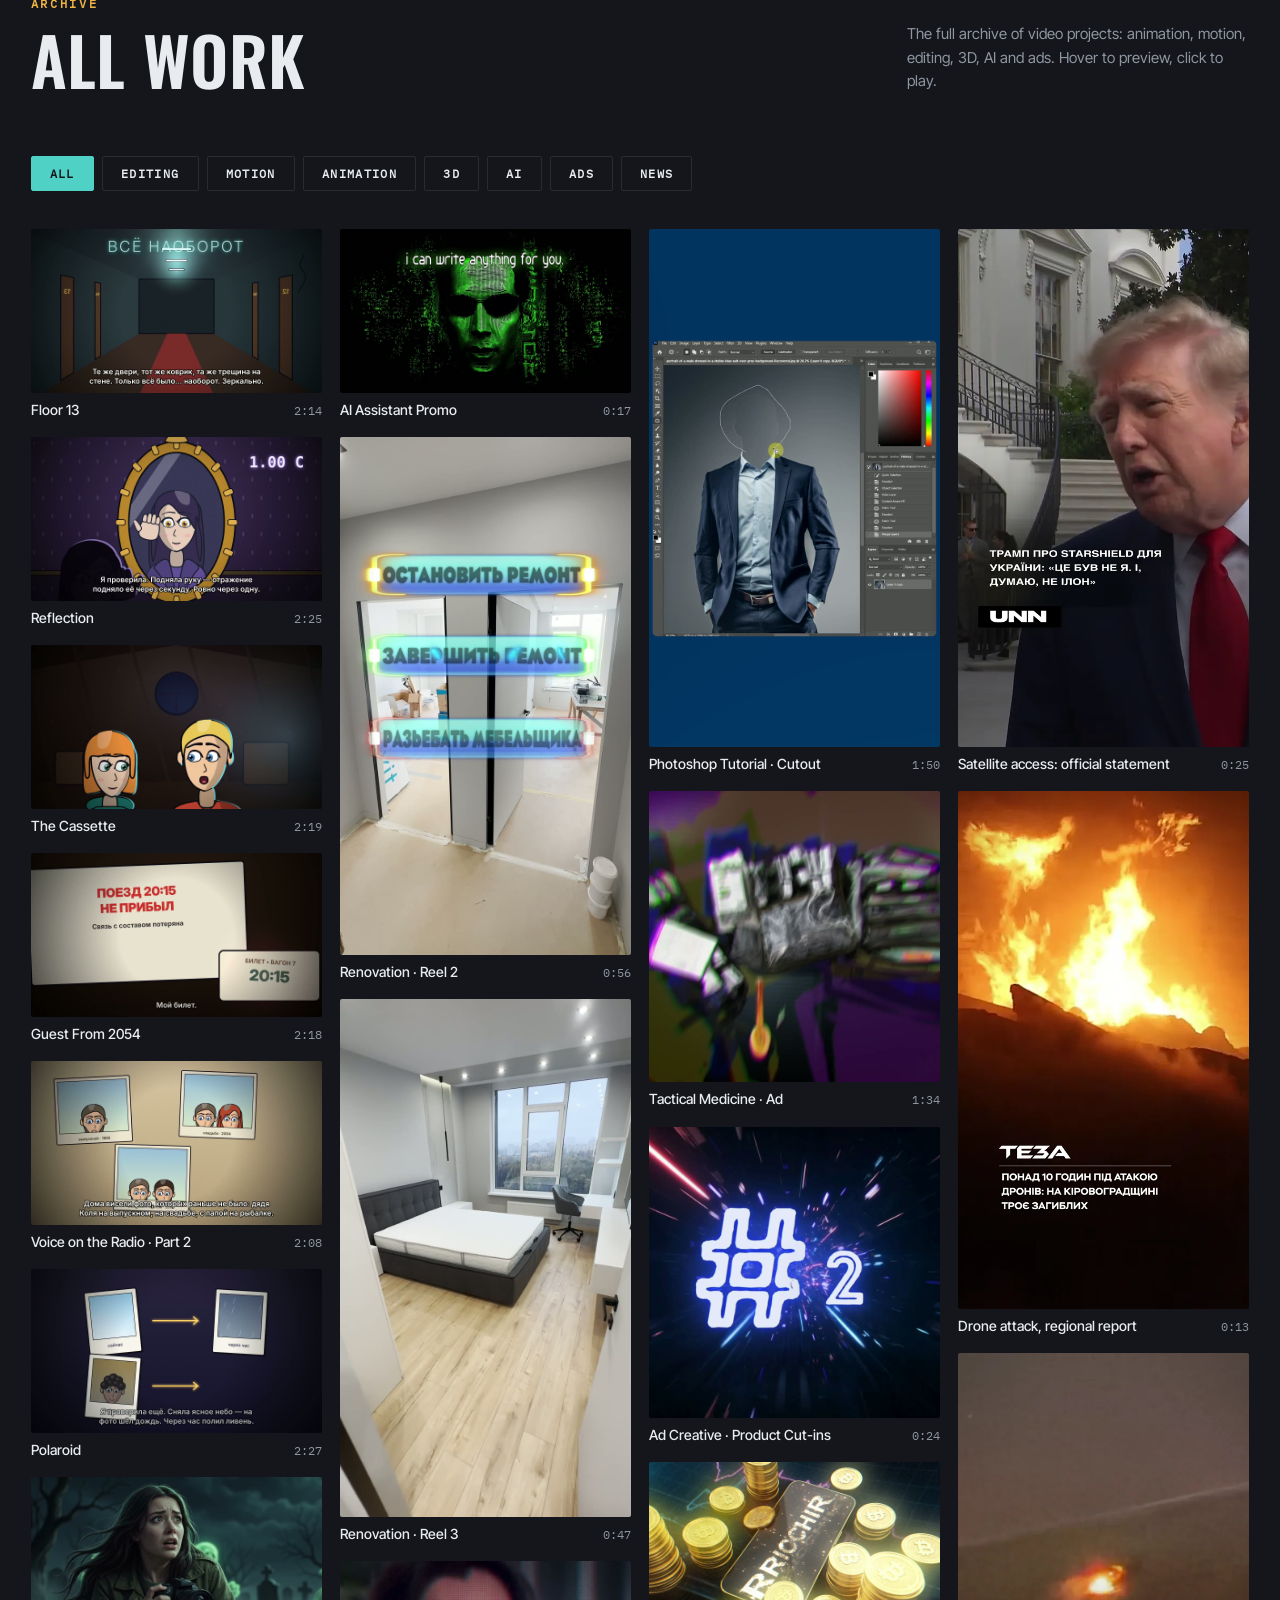
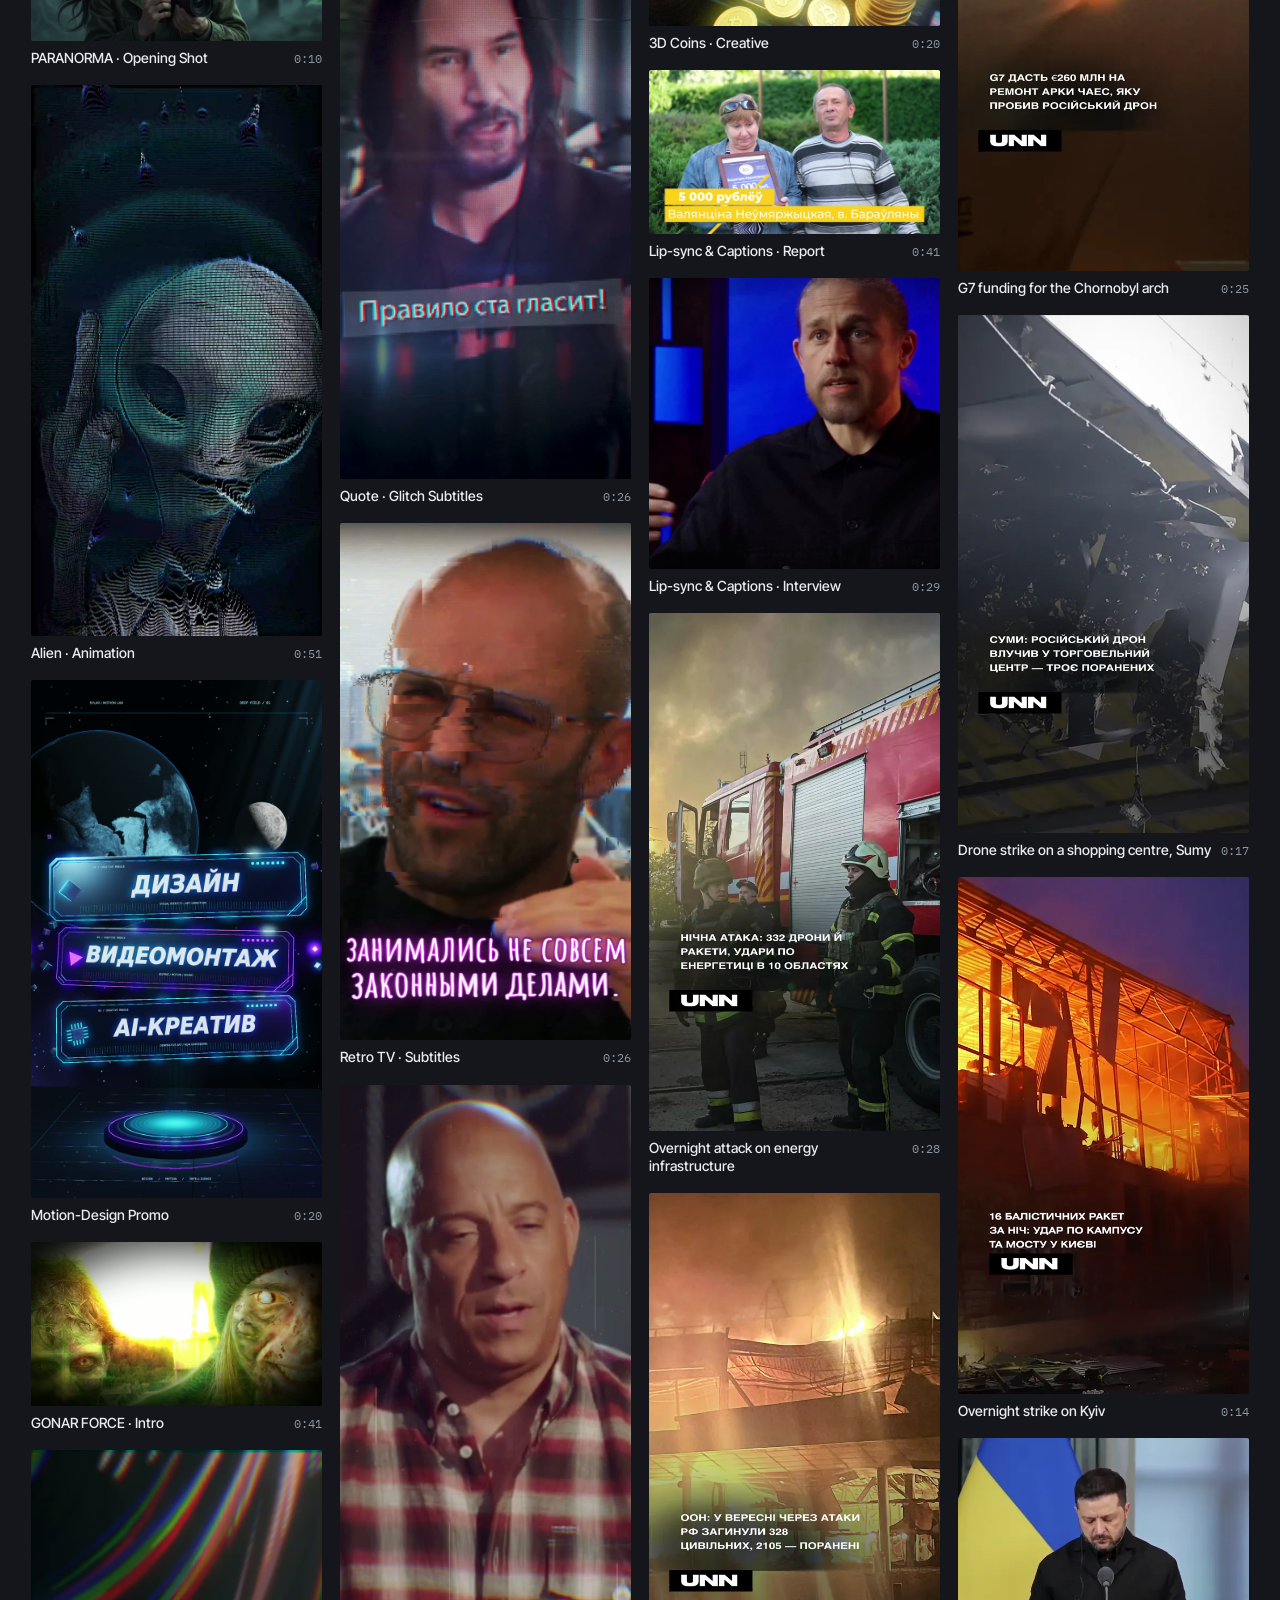
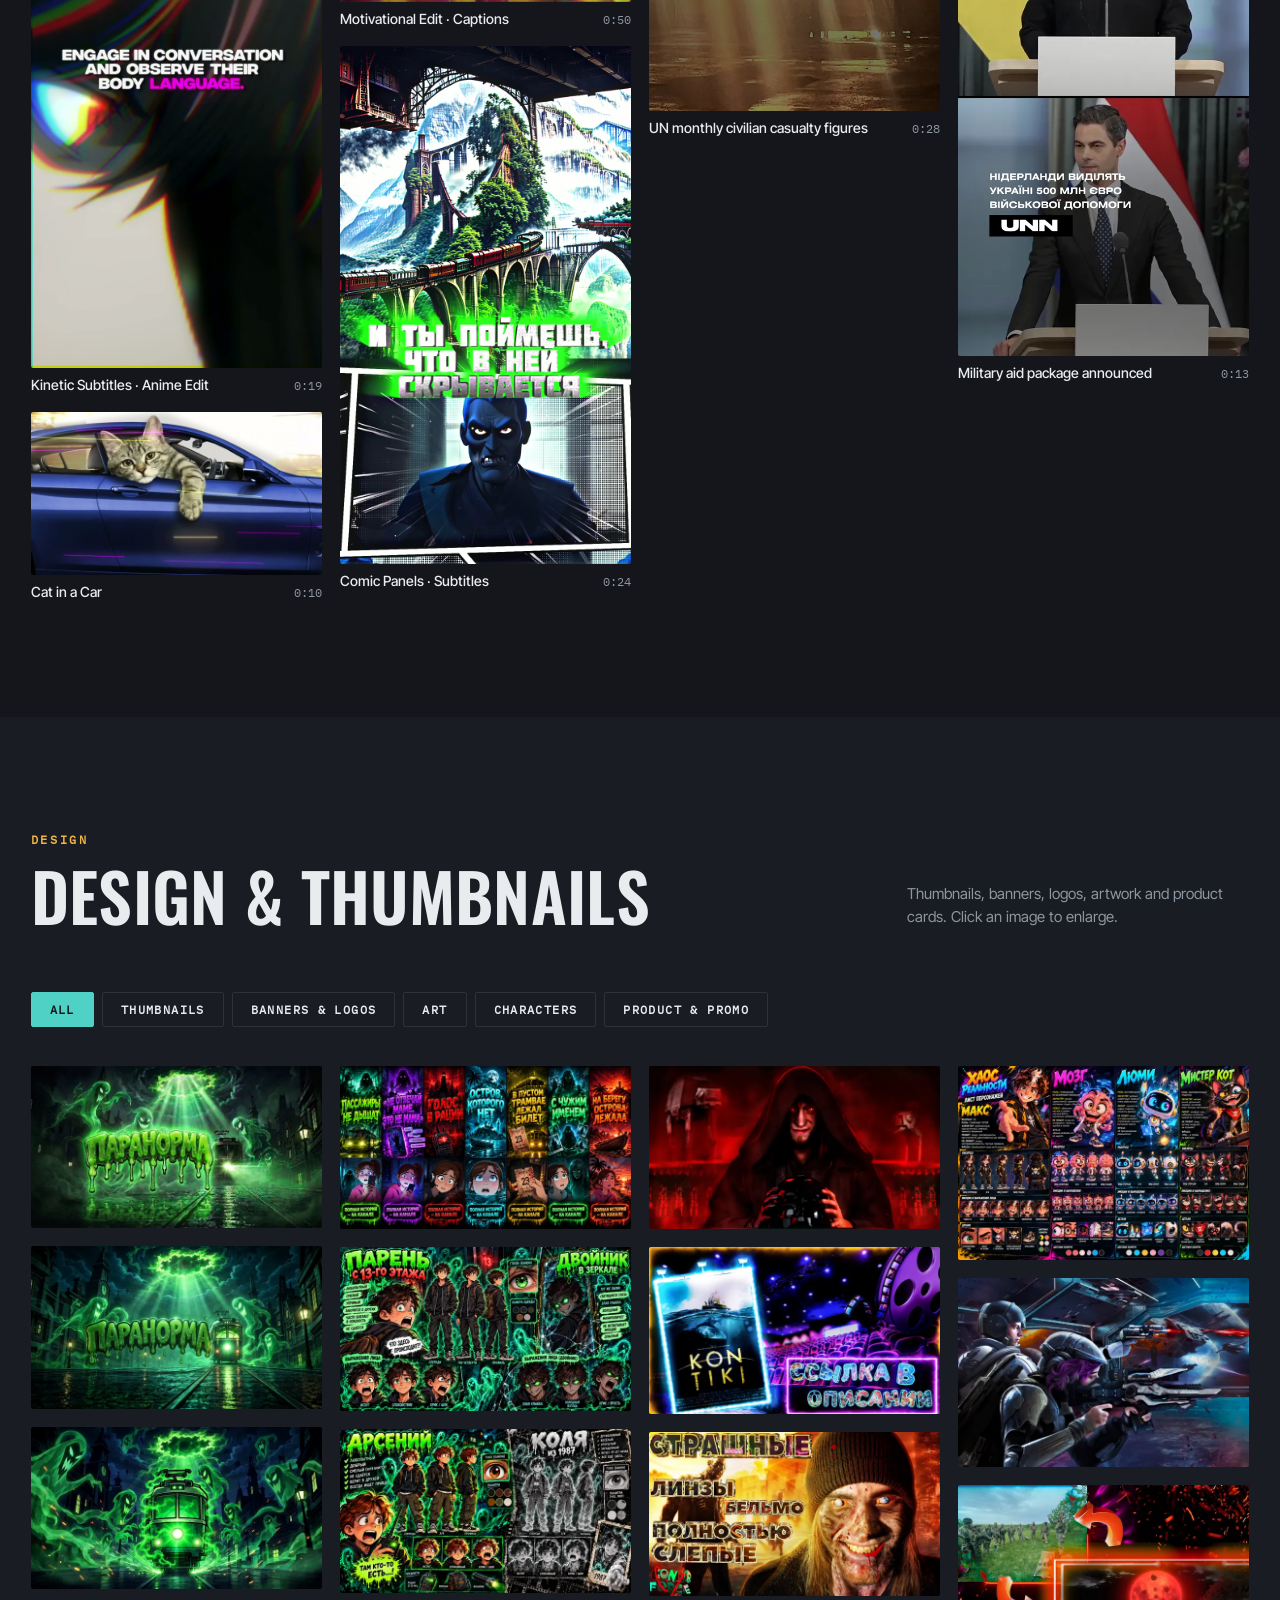
==== commit e22091a0: "Softer round GONAR icon (rounded perforations, glow, round joins) Co-Authored-By: Claude Opus 5.5 <n" ====
--- a/index.html
+++ b/index.html
@@ -23,12 +23,12 @@
 <body class="is-loading">
 <a class="skip-link" href="#work">Skip to content</a>
 <svg width="0" height="0" style="position:absolute" aria-hidden="true"><defs>
-  <linearGradient id="gmg" x1="0" y1="0" x2="1" y2="1"><stop offset="0" stop-color="#5ee6d8"/><stop offset="1" stop-color="#2bb3a6"/></linearGradient>
-  <symbol id="gmark" viewBox="0 0 64 64">
-    <path d="M47.98 17.61A21.5 21.5 0 1 0 53.50 32.00H35" fill="none" stroke="url(#gmg)" stroke-width="10" stroke-linecap="butt"/>
-    <g fill="#14161b"><rect x="35.86" y="9.53" width="3.4" height="3.4" rx=".6" transform="rotate(15.0 37.56 11.23)"/><rect x="24.74" y="9.53" width="3.4" height="3.4" rx=".6" transform="rotate(-15.0 26.44 11.23)"/><rect x="15.10" y="15.10" width="3.4" height="3.4" rx=".6" transform="rotate(-45.0 16.80 16.80)"/><rect x="9.53" y="24.74" width="3.4" height="3.4" rx=".6" transform="rotate(-75.0 11.23 26.44)"/><rect x="9.53" y="35.86" width="3.4" height="3.4" rx=".6" transform="rotate(-105.0 11.23 37.56)"/><rect x="15.10" y="45.50" width="3.4" height="3.4" rx=".6" transform="rotate(-135.0 16.80 47.20)"/><rect x="24.74" y="51.07" width="3.4" height="3.4" rx=".6" transform="rotate(-165.0 26.44 52.77)"/><rect x="35.86" y="51.07" width="3.4" height="3.4" rx=".6" transform="rotate(-195.0 37.56 52.77)"/><rect x="45.50" y="45.50" width="3.4" height="3.4" rx=".6" transform="rotate(-225.0 47.20 47.20)"/><rect x="51.07" y="35.86" width="3.4" height="3.4" rx=".6" transform="rotate(-255.0 52.77 37.56)"/></g>
-    <path d="M21.5 25.2v13.6L32 32z" fill="#f2b544"/>
-  </symbol></defs></svg>
+  <linearGradient id="gmg" x1="0" y1="0" x2="1" y2="1"><stop offset="0" stop-color="#7cf3e6"/><stop offset=".55" stop-color="#3fcfc2"/><stop offset="1" stop-color="#1f9e93"/></linearGradient>
+  <linearGradient id="amb" x1="0" y1="0" x2="1" y2="1"><stop offset="0" stop-color="#ffd27a"/><stop offset="1" stop-color="#f29a2e"/></linearGradient>
+  <filter id="gl" x="-30%" y="-30%" width="160%" height="160%"><feGaussianBlur stdDeviation="1.6" result="b"/><feMerge><feMergeNode in="b"/><feMergeNode in="SourceGraphic"/></feMerge></filter>
+  <symbol id="gmark" viewBox="0 0 64 64"><g filter="url(#gl)"><path d="M46.94 19.47A19.5 19.5 0 1 0 51.50 32.00H38.5" fill="none" stroke="url(#gmg)" stroke-width="9.5" stroke-linecap="round" stroke-linejoin="round"/></g>
+<g fill="#12151a"><rect x="35.93" y="12.20" width="4.2" height="2.5" rx="1.25" transform="rotate(18.0 38.03 13.45)"/><rect x="26.51" y="11.55" width="4.2" height="2.5" rx="1.25" transform="rotate(-10.0 28.61 12.80)"/><rect x="17.89" y="15.38" width="4.2" height="2.5" rx="1.25" transform="rotate(-38.0 19.99 16.63)"/><rect x="12.09" y="22.82" width="4.2" height="2.5" rx="1.25" transform="rotate(-66.0 14.19 24.07)"/><rect x="10.45" y="32.11" width="4.2" height="2.5" rx="1.25" transform="rotate(-94.0 12.55 33.36)"/><rect x="13.36" y="41.08" width="4.2" height="2.5" rx="1.25" transform="rotate(-122.0 15.46 42.33)"/><rect x="20.15" y="47.64" width="4.2" height="2.5" rx="1.25" transform="rotate(-150.0 22.25 48.89)"/><rect x="29.22" y="50.24" width="4.2" height="2.5" rx="1.25" transform="rotate(-178.0 31.32 51.49)"/><rect x="38.45" y="48.28" width="4.2" height="2.5" rx="1.25" transform="rotate(-206.0 40.55 49.53)"/><rect x="45.68" y="42.21" width="4.2" height="2.5" rx="1.25" transform="rotate(-234.0 47.78 43.46)"/></g>
+<path d="M21.4 27v10l8.2-5z" fill="url(#amb)" stroke="url(#amb)" stroke-width="2.2" stroke-linejoin="round"/></symbol></defs></svg>
 
 <div class="intro" id="intro" aria-hidden="true">
   <div class="intro__tc"><span id="introTc">00:00:00:00</span></div>
--- a/fonts/fonts.css
+++ b/fonts/fonts.css
@@ -48,9 +48,10 @@
   src: url(90405699.ttf) format('truetype');
 }
 
-@font-face{font-family:'Tektur';font-style:normal;font-weight:500;font-display:swap;src:url(tektur-latin-500.woff2) format('woff2');unicode-range:U+0000-00FF,U+0131,U+0152-0153,U+02BB-02BC,U+02C6,U+02DA,U+02DC,U+2000-206F,U+2074,U+20AC,U+2122,U+2191,U+2193,U+2212,U+2215,U+FEFF,U+FFFD}
-@font-face{font-family:'Tektur';font-style:normal;font-weight:500;font-display:swap;src:url(tektur-cyr-500.woff2) format('woff2');unicode-range:U+0301,U+0400-045F,U+0490-0491,U+04B0-04B1,U+2116}
-@font-face{font-family:'Tektur';font-style:normal;font-weight:600;font-display:swap;src:url(tektur-latin-600.woff2) format('woff2');unicode-range:U+0000-00FF,U+0131,U+0152-0153,U+02BB-02BC,U+02C6,U+02DA,U+02DC,U+2000-206F,U+2074,U+20AC,U+2122,U+2191,U+2193,U+2212,U+2215,U+FEFF,U+FFFD}
-@font-face{font-family:'Tektur';font-style:normal;font-weight:600;font-display:swap;src:url(tektur-cyr-600.woff2) format('woff2');unicode-range:U+0301,U+0400-045F,U+0490-0491,U+04B0-04B1,U+2116}
-@font-face{font-family:'Tektur';font-style:normal;font-weight:700;font-display:swap;src:url(tektur-latin-700.woff2) format('woff2');unicode-range:U+0000-00FF,U+0131,U+0152-0153,U+02BB-02BC,U+02C6,U+02DA,U+02DC,U+2000-206F,U+2074,U+20AC,U+2122,U+2191,U+2193,U+2212,U+2215,U+FEFF,U+FFFD}
-@font-face{font-family:'Tektur';font-style:normal;font-weight:700;font-display:swap;src:url(tektur-cyr-700.woff2) format('woff2');unicode-range:U+0301,U+0400-045F,U+0490-0491,U+04B0-04B1,U+2116}
+
+@font-face{font-family:'Oswald';font-style:normal;font-weight:500;font-display:swap;src:url(oswald-latin-500.woff2) format('woff2');unicode-range:U+0000-00FF,U+0131,U+0152-0153,U+02BB-02BC,U+02C6,U+02DA,U+02DC,U+2000-206F,U+2074,U+20AC,U+2122,U+2191,U+2193,U+2212,U+2215,U+FEFF,U+FFFD}
+@font-face{font-family:'Oswald';font-style:normal;font-weight:500;font-display:swap;src:url(oswald-cyr-500.woff2) format('woff2');unicode-range:U+0301,U+0400-045F,U+0490-0491,U+04B0-04B1,U+2116}
+@font-face{font-family:'Oswald';font-style:normal;font-weight:600;font-display:swap;src:url(oswald-latin-600.woff2) format('woff2');unicode-range:U+0000-00FF,U+0131,U+0152-0153,U+02BB-02BC,U+02C6,U+02DA,U+02DC,U+2000-206F,U+2074,U+20AC,U+2122,U+2191,U+2193,U+2212,U+2215,U+FEFF,U+FFFD}
+@font-face{font-family:'Oswald';font-style:normal;font-weight:600;font-display:swap;src:url(oswald-cyr-600.woff2) format('woff2');unicode-range:U+0301,U+0400-045F,U+0490-0491,U+04B0-04B1,U+2116}
+@font-face{font-family:'Oswald';font-style:normal;font-weight:700;font-display:swap;src:url(oswald-latin-700.woff2) format('woff2');unicode-range:U+0000-00FF,U+0131,U+0152-0153,U+02BB-02BC,U+02C6,U+02DA,U+02DC,U+2000-206F,U+2074,U+20AC,U+2122,U+2191,U+2193,U+2212,U+2215,U+FEFF,U+FFFD}
+@font-face{font-family:'Oswald';font-style:normal;font-weight:700;font-display:swap;src:url(oswald-cyr-700.woff2) format('woff2');unicode-range:U+0301,U+0400-045F,U+0490-0491,U+04B0-04B1,U+2116}
--- a/css/style.css
+++ b/css/style.css
@@ -353,17 +353,17 @@
 }
 
 /* =====================================================================
-   v3 THEME — charcoal + teal + amber, Tektur display, mono eyebrows
+   v3 THEME — charcoal + teal + amber, Oswald display, mono eyebrows
    ===================================================================== */
 :root{
   --ink:#14161b; --ink2:#191c22; --panel:#1d2128; --panel2:#232831; --paper:#e9ecef; --mute:#8e96a1; --line:rgba(233,236,239,.1);
   --acc:#4fd1c5; --acc-d:#2bb3a6; --amb:#f2b544;
-  --disp:'Tektur','Inter Tight',system-ui,sans-serif;
+  --disp:'Oswald','Inter Tight',system-ui,sans-serif;
 }
 body{background:var(--ink)}
 ::selection{background:var(--acc);color:var(--ink)}
-.serif,html[lang=ru] .serif{font-family:var(--disp);font-weight:700;letter-spacing:-.01em;text-transform:uppercase}
-.h2{font-size:clamp(34px,4.6vw,78px);line-height:1}
+.serif,html[lang=ru] .serif{font-family:var(--disp);font-weight:600;letter-spacing:.005em;text-transform:uppercase}
+.h2{font-size:clamp(38px,5.2vw,88px);line-height:1}
 .h3{font-size:clamp(24px,2.4vw,40px)}
 .eyebrow{font:700 12px/1.3 var(--mono);letter-spacing:.22em;text-transform:uppercase;color:var(--amb);margin-bottom:14px}
 .link{color:var(--acc);border-bottom:1px solid currentColor;padding-bottom:2px;font-weight:500}
@@ -397,7 +397,7 @@
 .hero__shade{background:linear-gradient(90deg,rgba(20,22,27,.94) 0%,rgba(20,22,27,.78) 42%,rgba(20,22,27,.35) 75%,rgba(20,22,27,.55) 100%),linear-gradient(180deg,rgba(20,22,27,.5),rgba(20,22,27,0) 30%,rgba(20,22,27,.2) 70%,var(--ink) 100%)}
 .hero__top{position:absolute;top:96px;left:var(--gut);right:var(--gut);width:auto}
 .hero__top .eyebrow{margin:0}
-.hero__line,html[lang=ru] .hero__line{font-size:clamp(40px,5.6vw,104px);line-height:.98;max-width:12ch;text-shadow:0 4px 40px rgba(0,0,0,.5)}
+.hero__line,html[lang=ru] .hero__line{font-size:clamp(46px,6.6vw,124px);line-height:.98;max-width:13ch;text-shadow:0 4px 40px rgba(0,0,0,.5)}
 .hero__line .w:nth-last-child(-n+2)>span{color:var(--acc)}
 .hero__sub{max-width:46ch;font-size:clamp(16px,1.3vw,20px);color:#c9cfd6;margin-top:-6px}
 .hero__card video{border-radius:4px;box-shadow:0 30px 80px rgba(0,0,0,.6),0 0 0 1px rgba(79,209,197,.35),0 0 50px rgba(79,209,197,.12)}
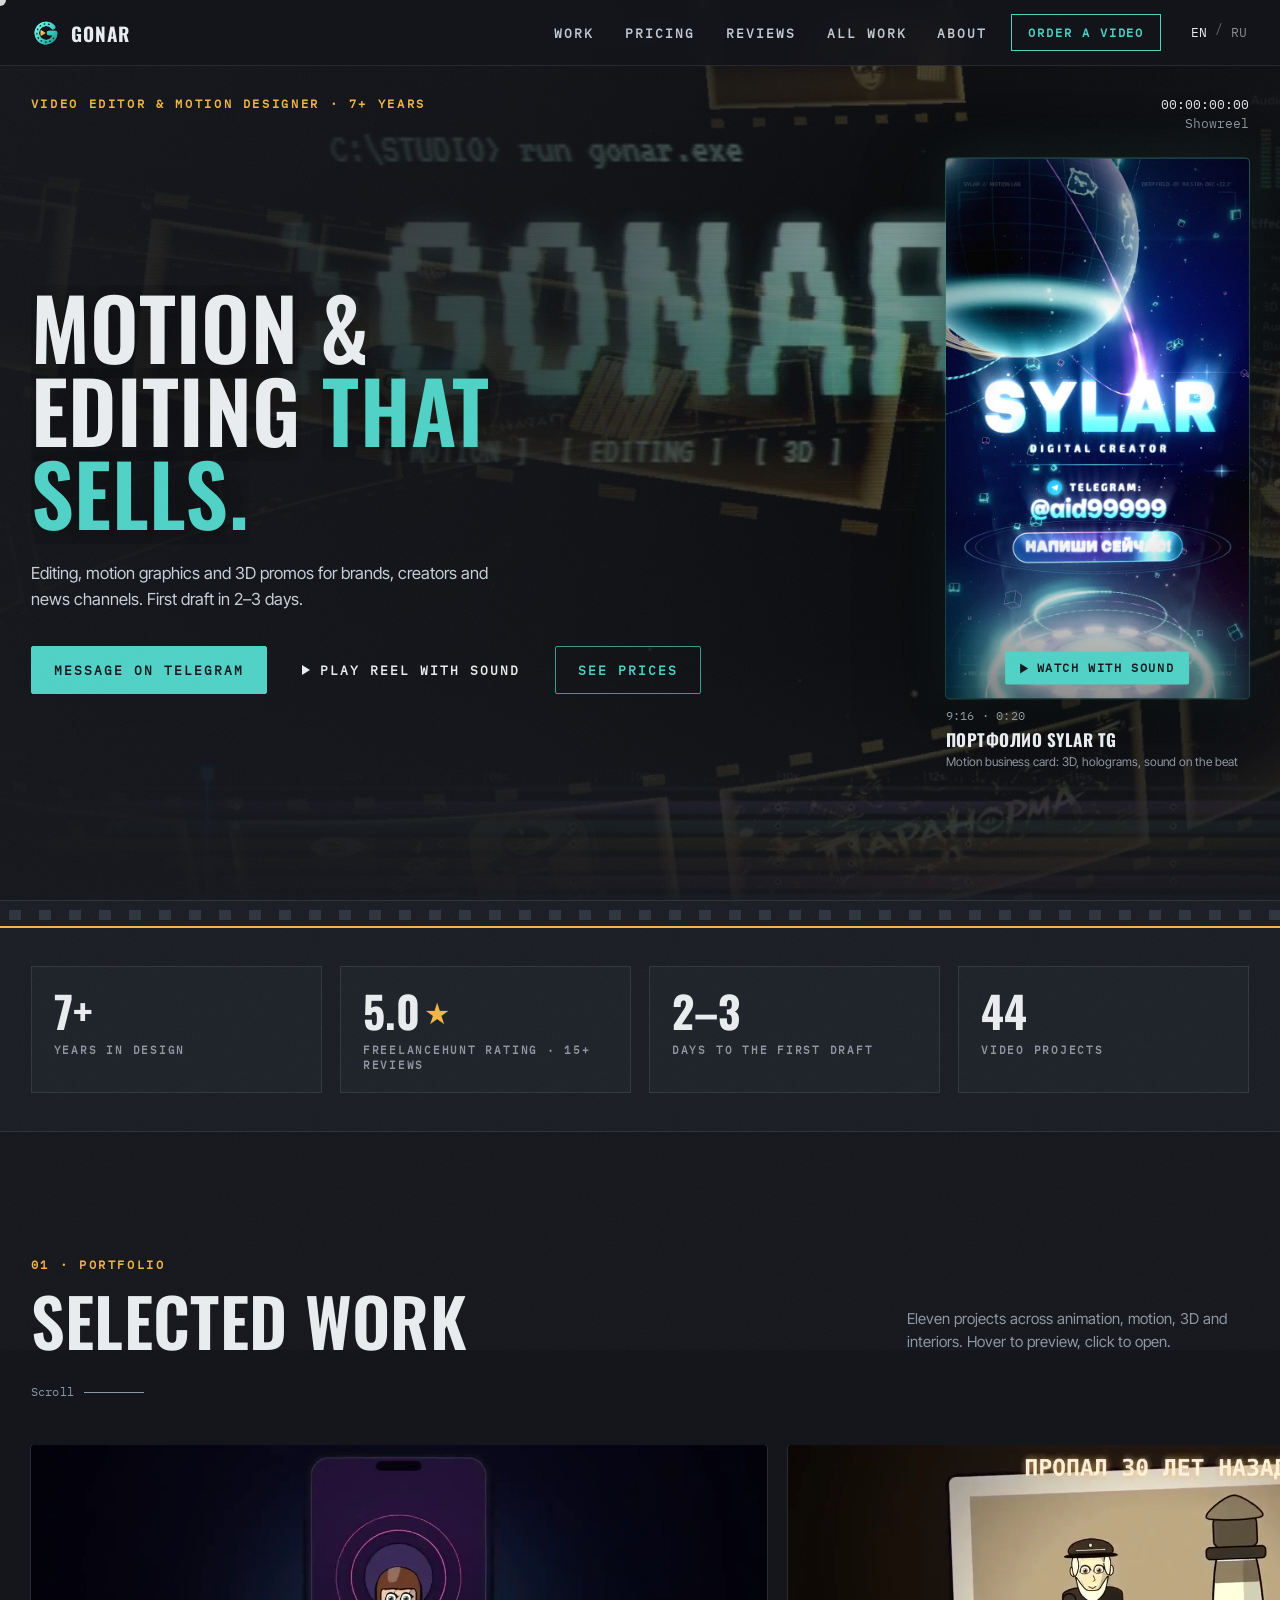
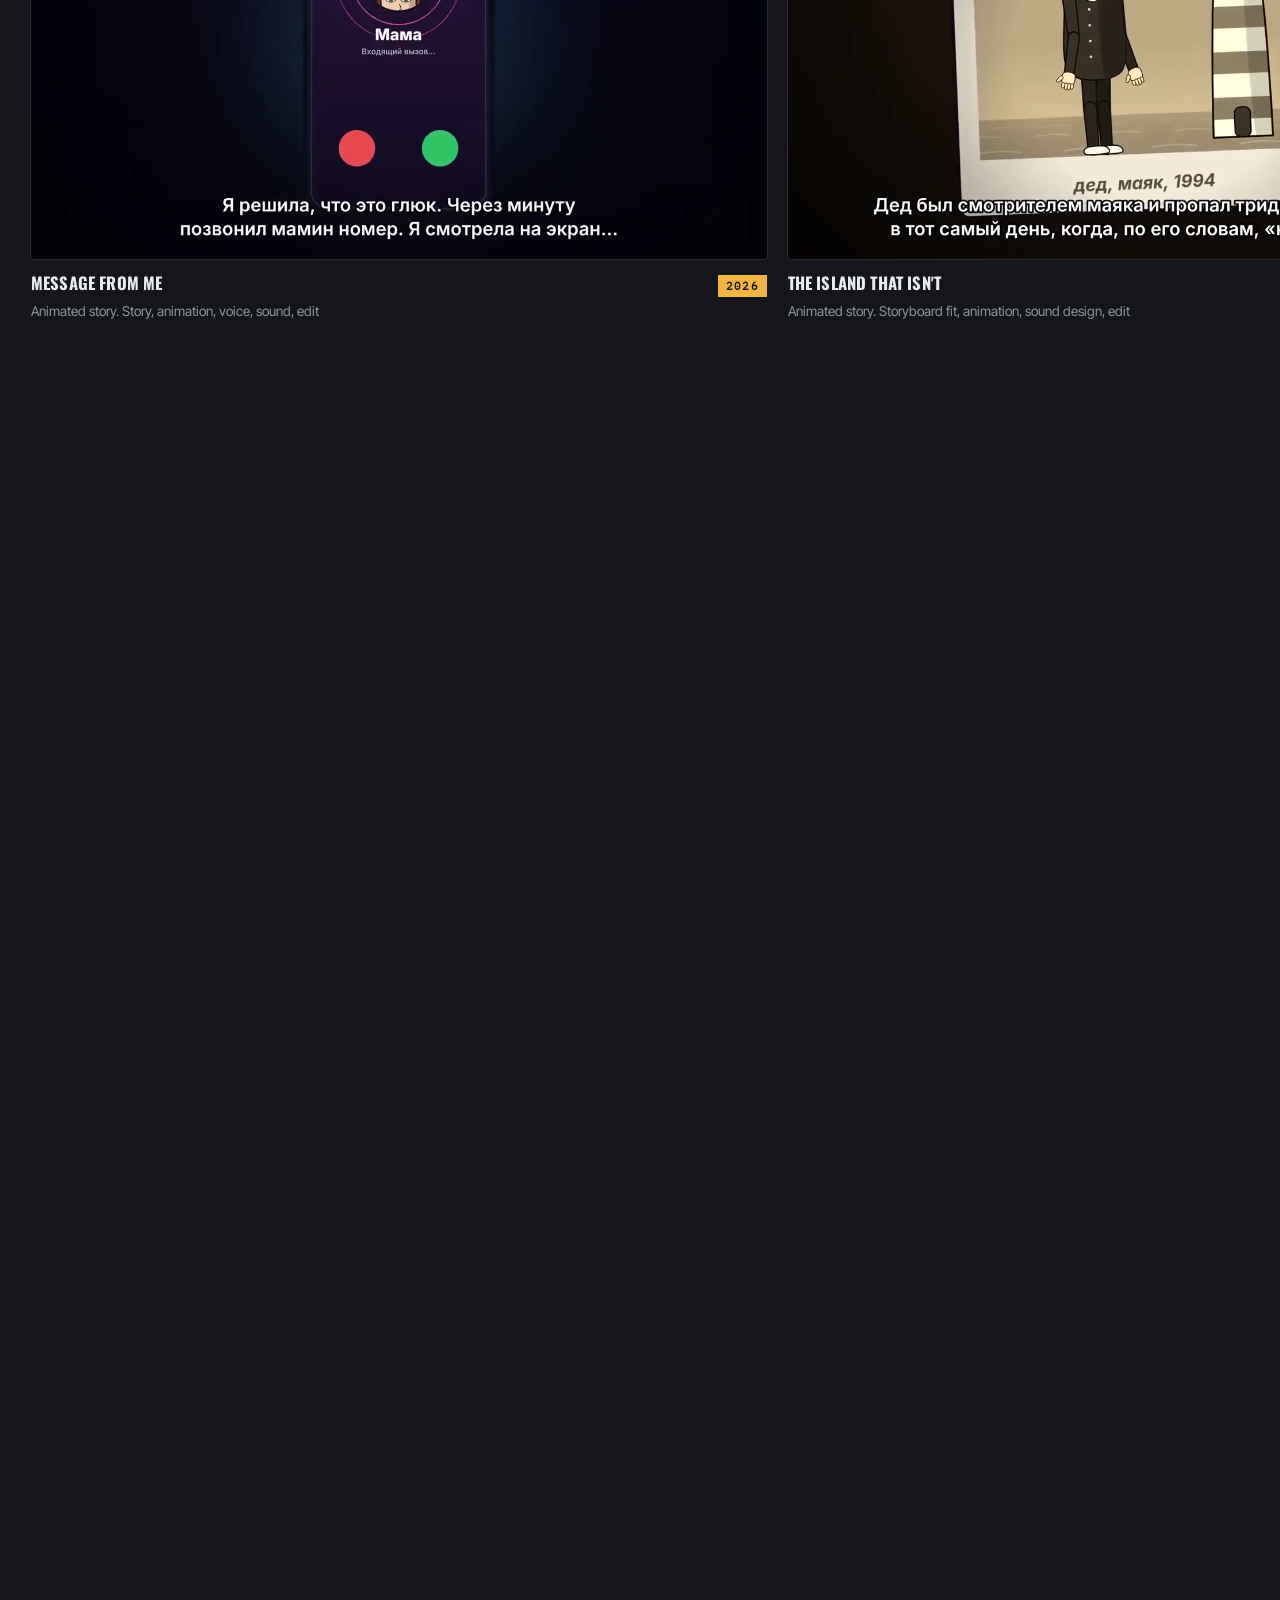
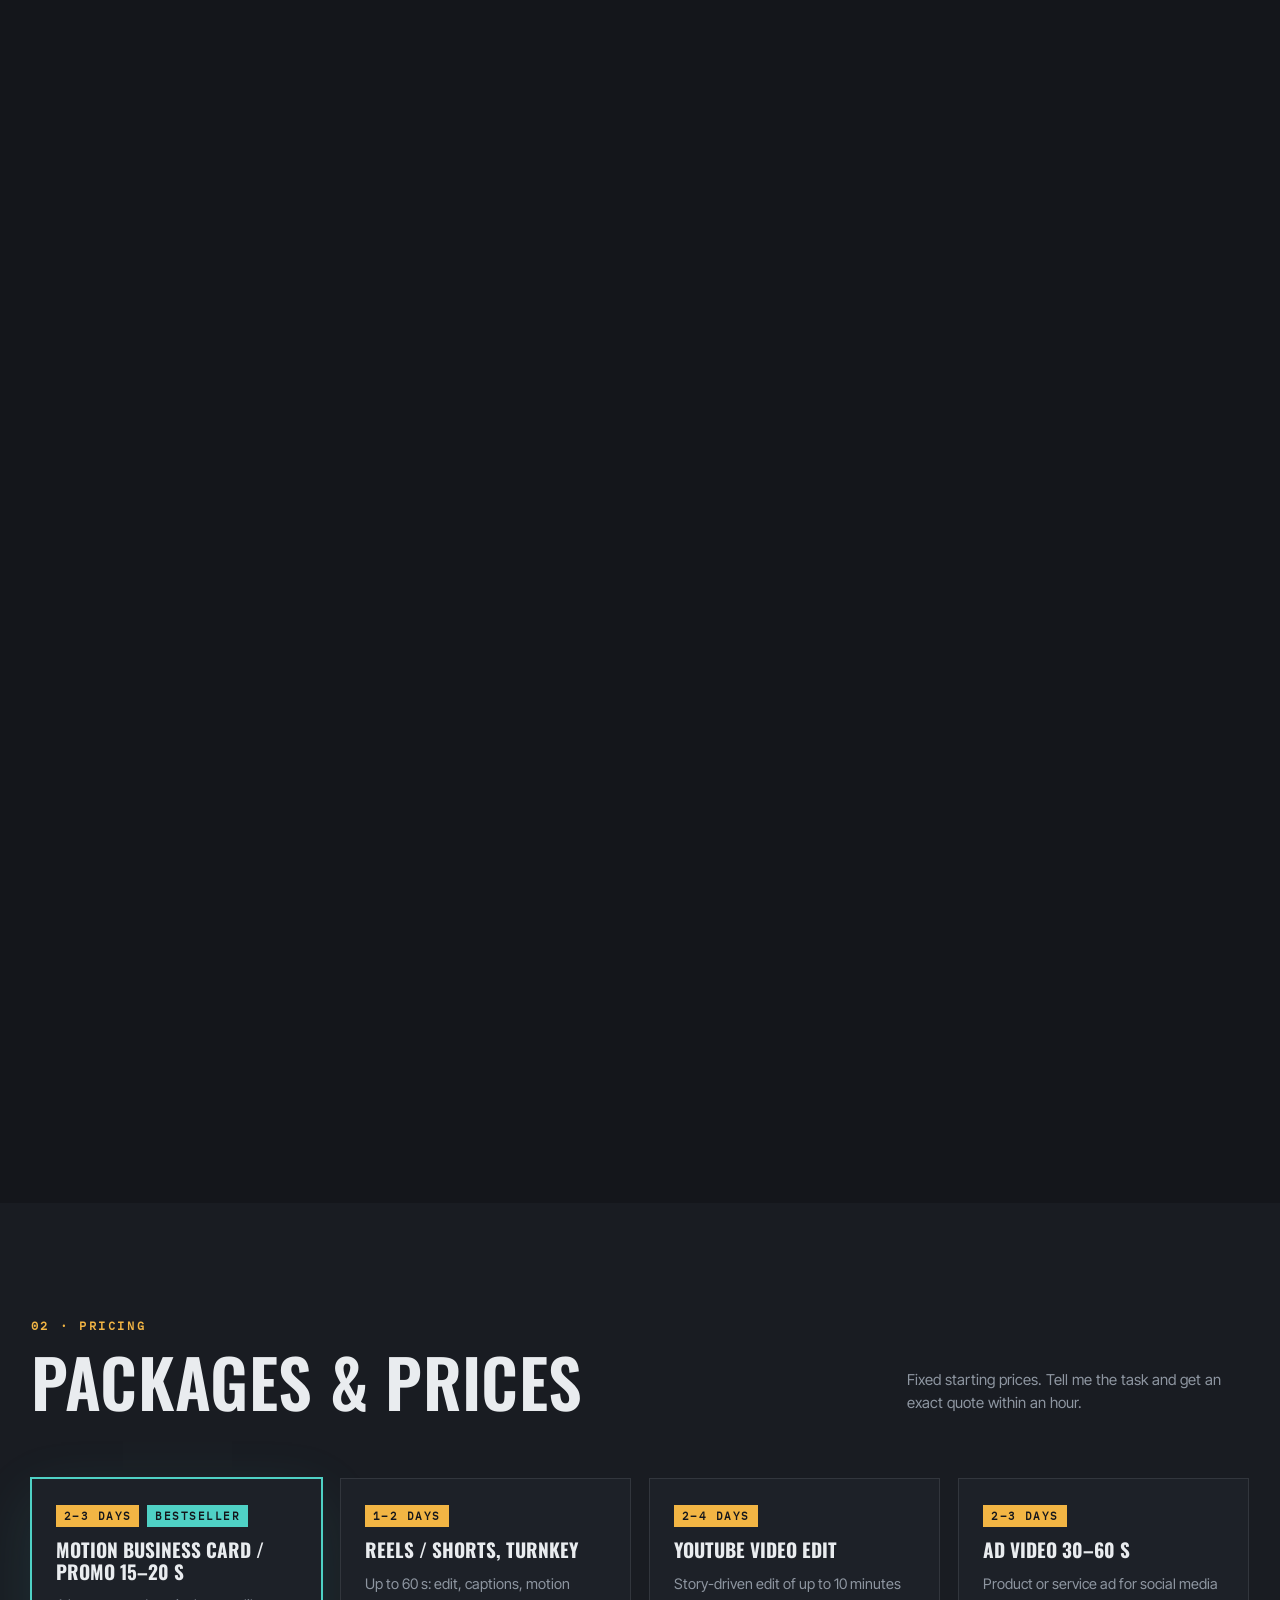
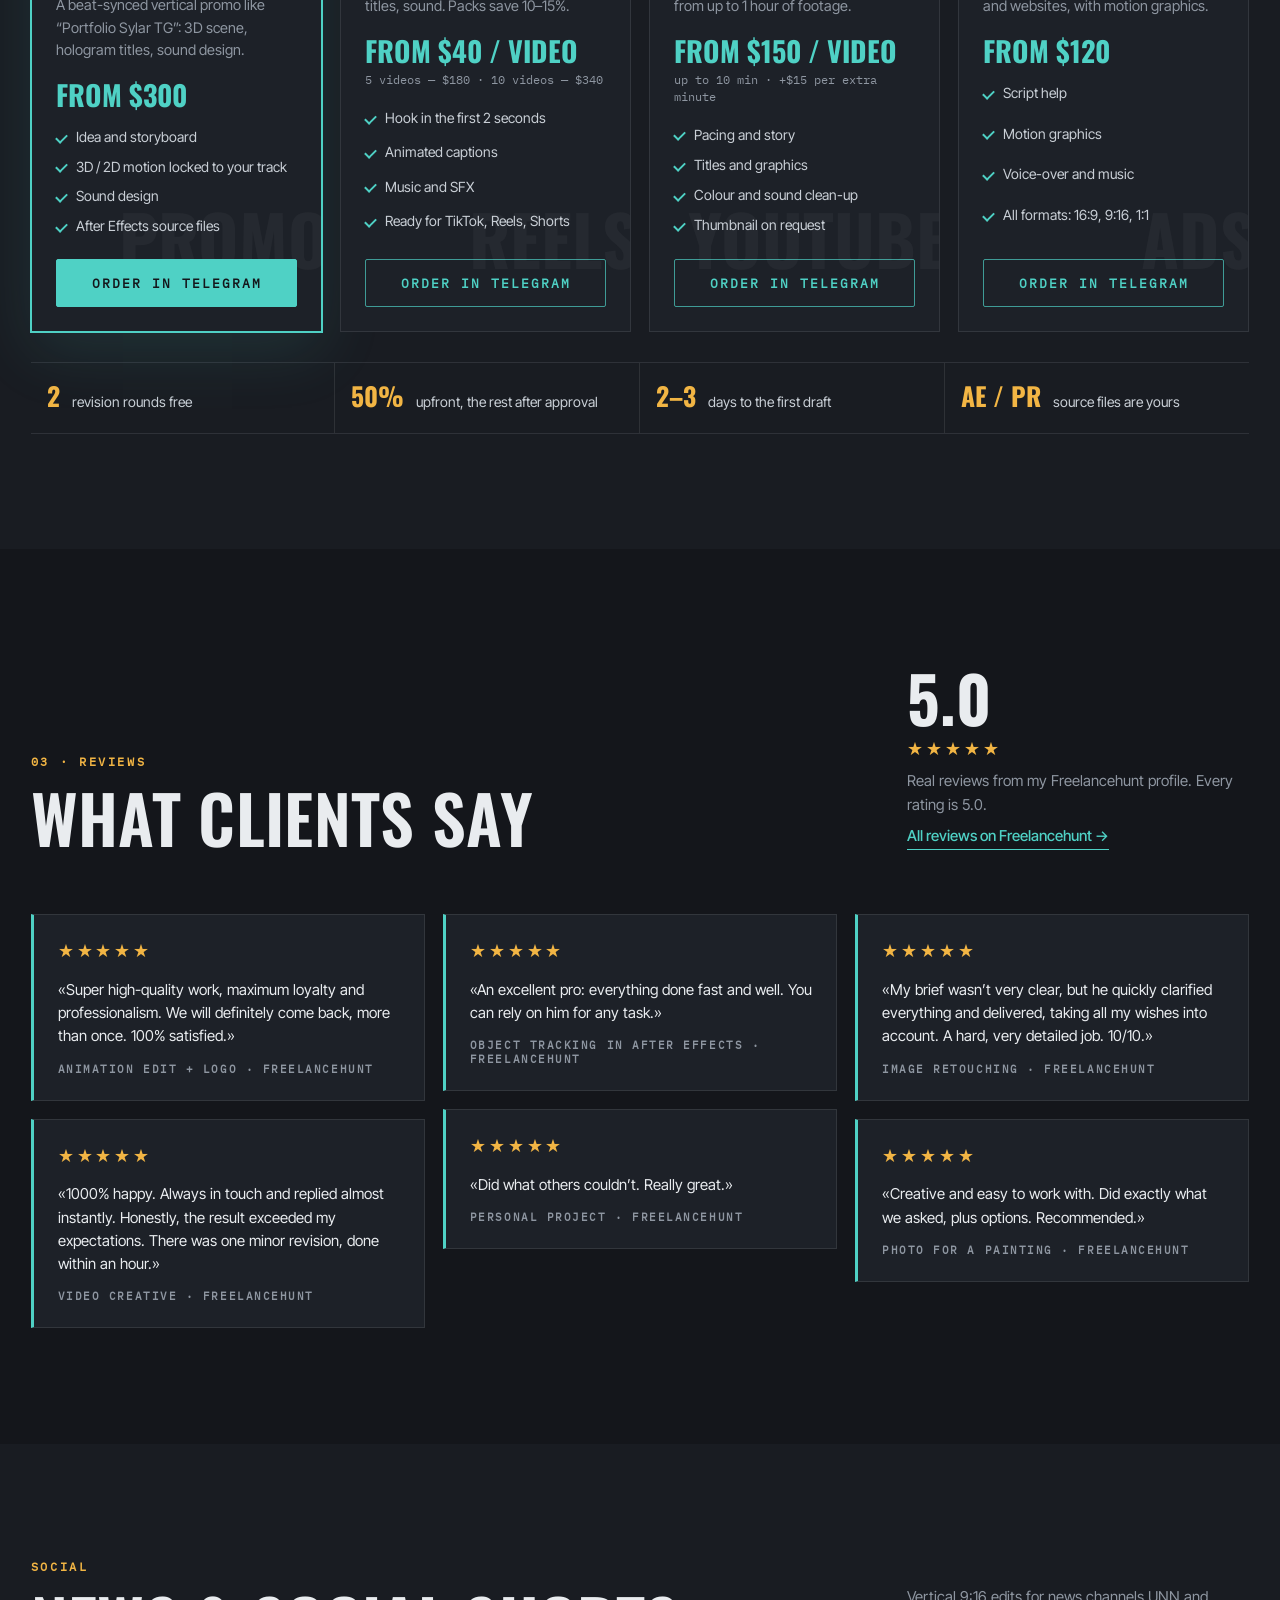
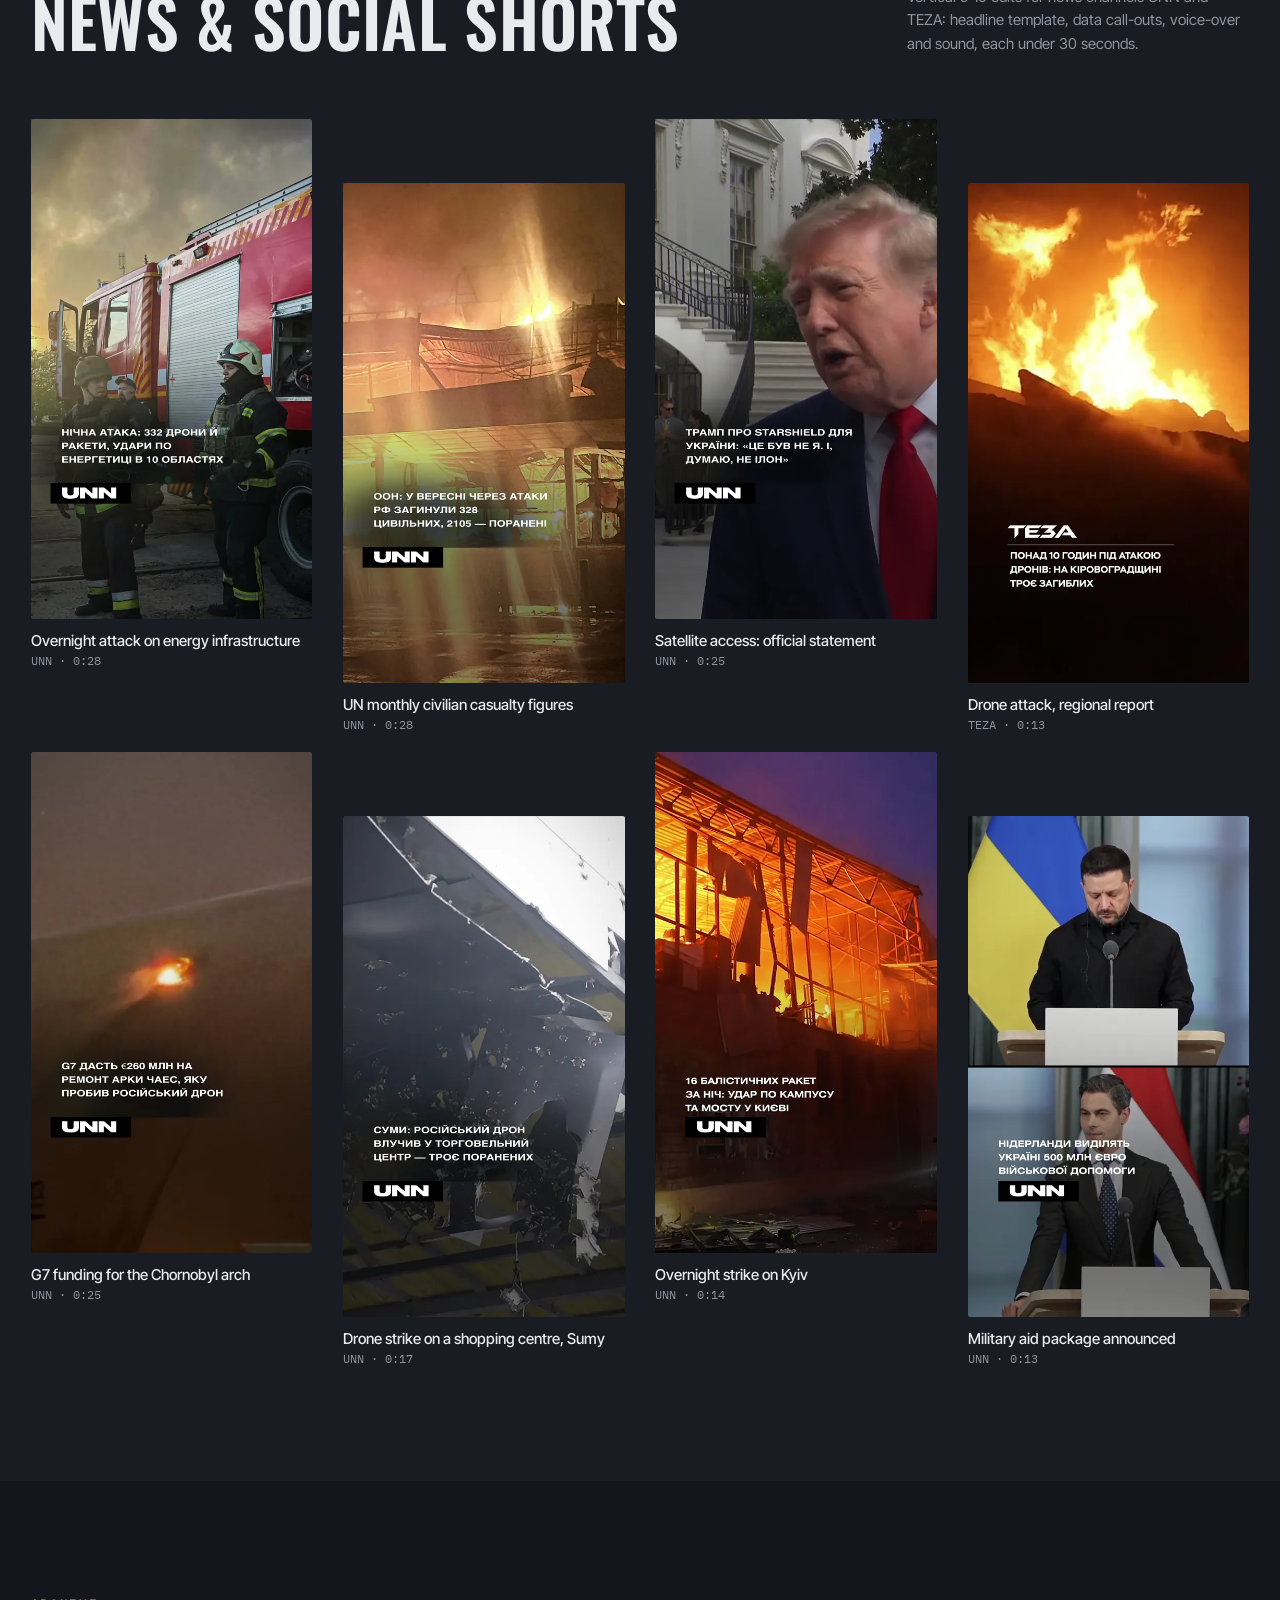
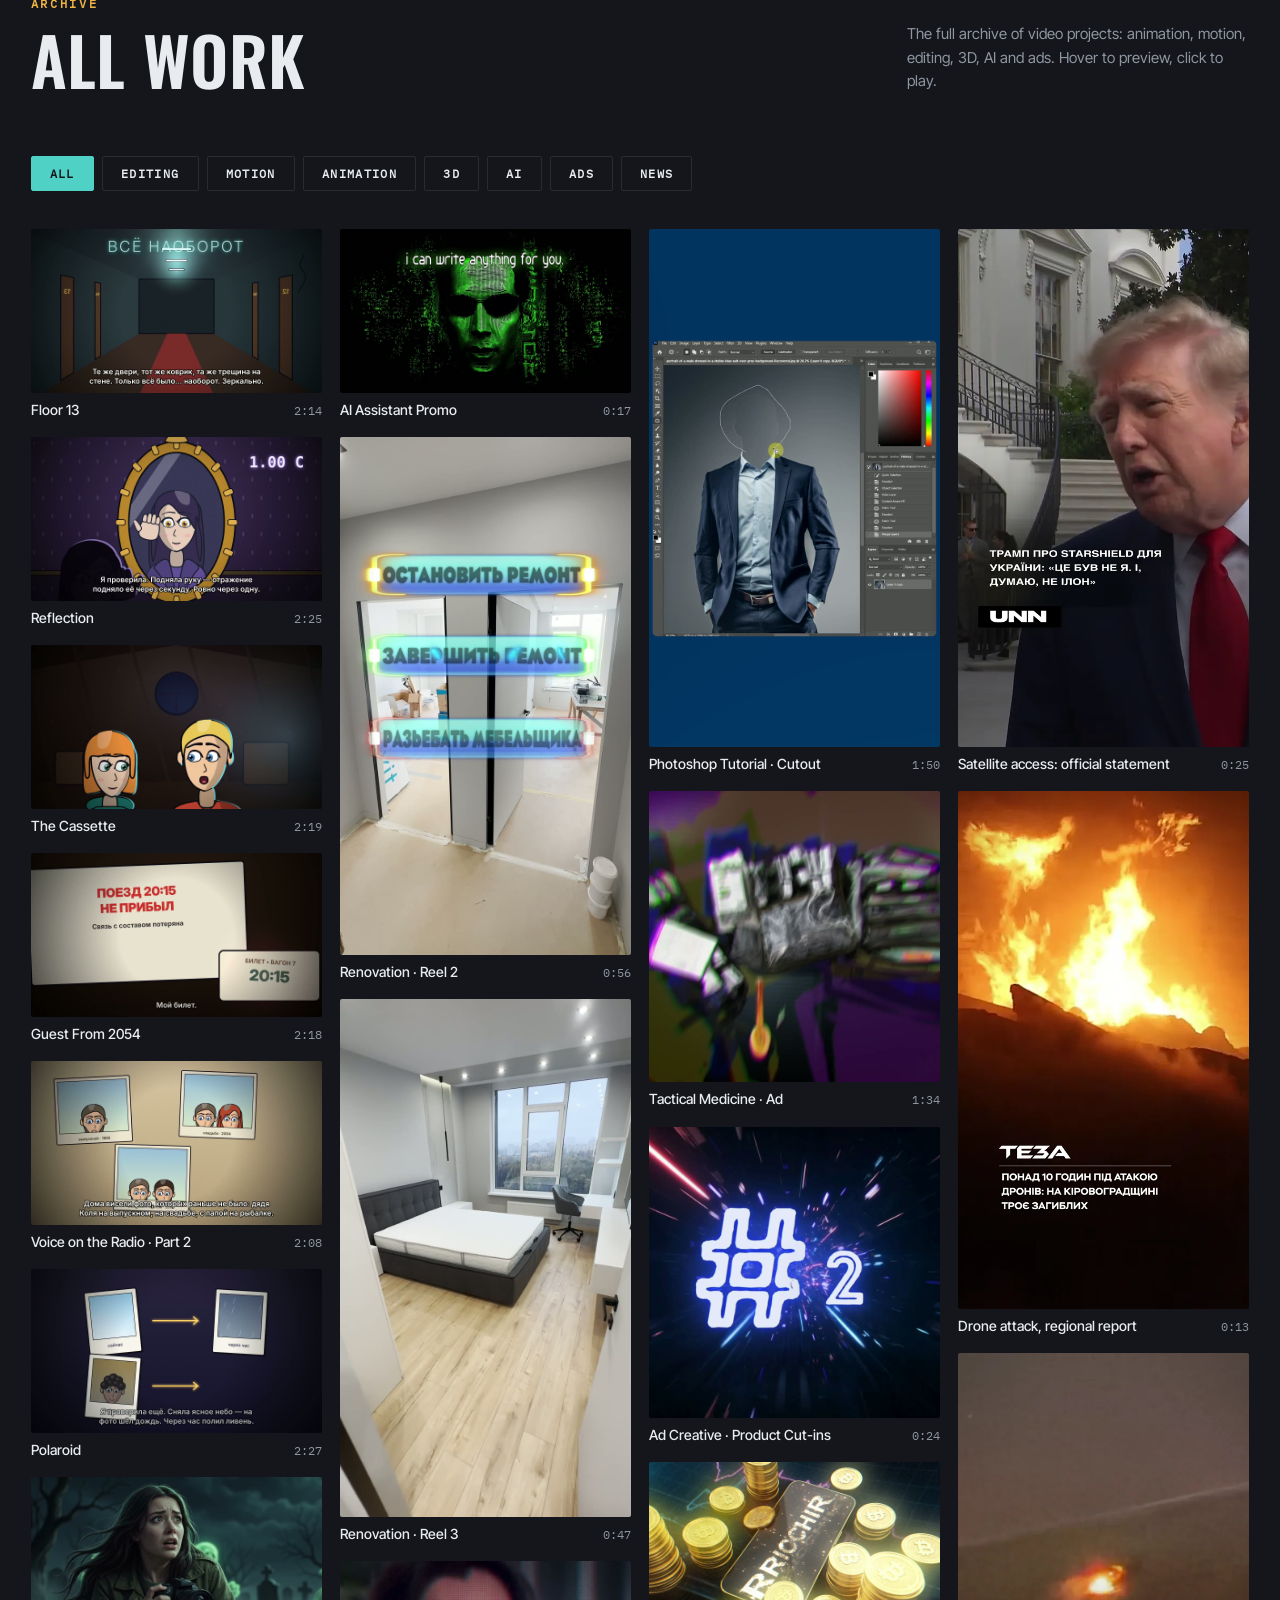
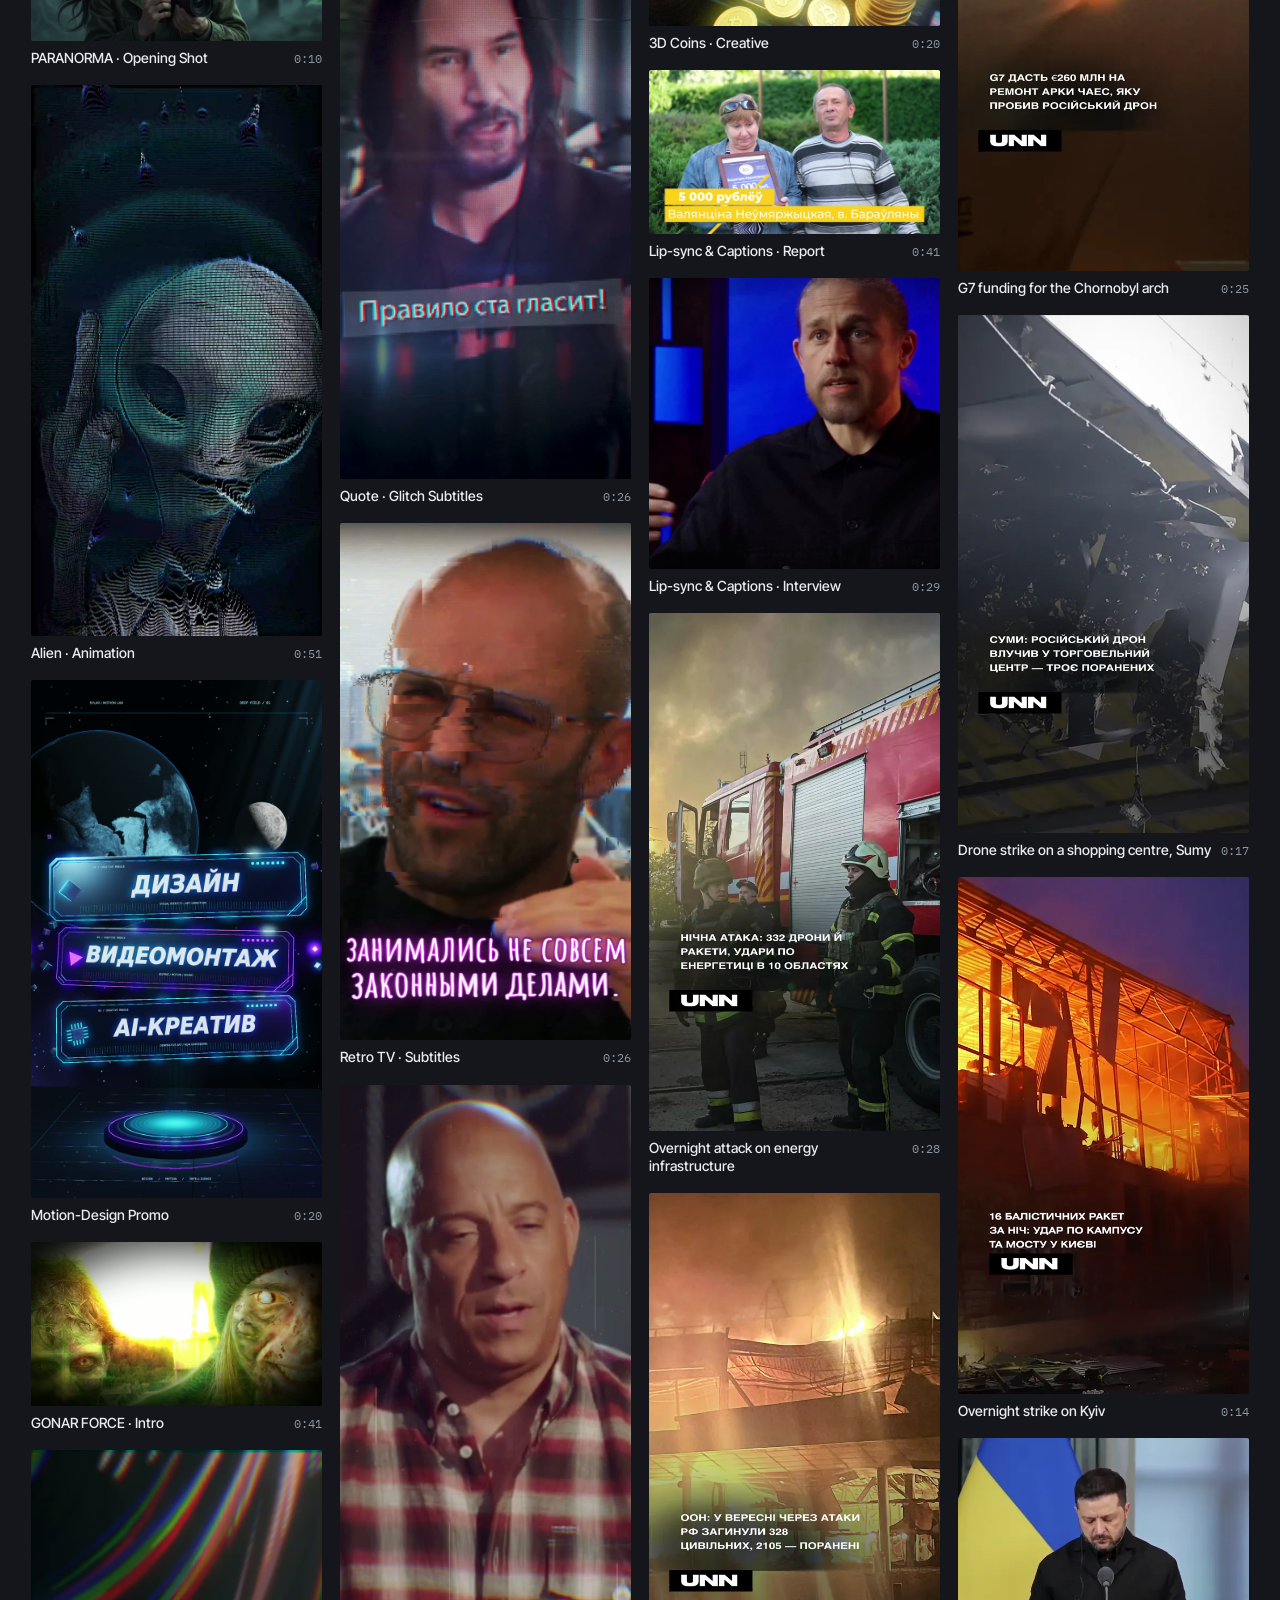
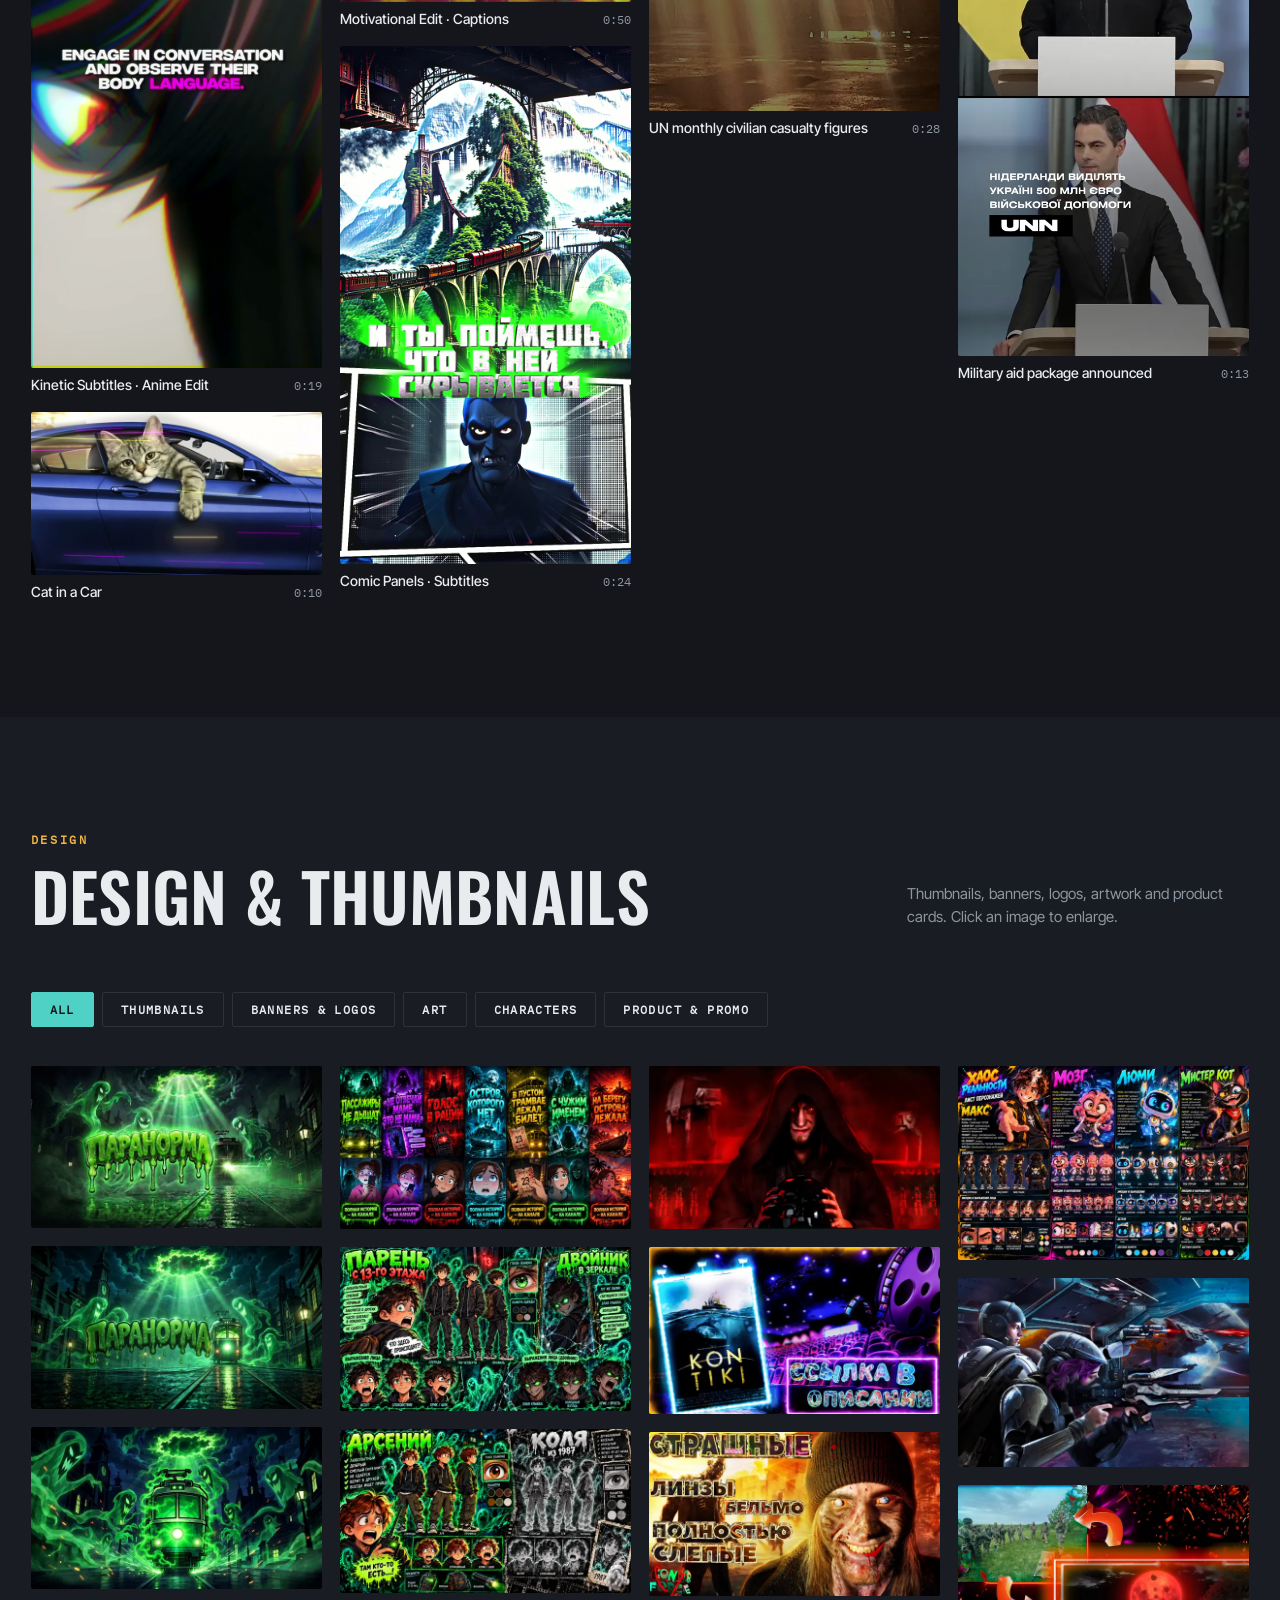
==== commit 8cbf33fa: "Add GONAR 20 s intro loop (my clips playing on hologram film) Co-Authored-By: Claude Opus 5.5 <norep" ====
--- a/index.html
+++ b/index.html
@@ -16,7 +16,7 @@
 <meta name="twitter:card" content="summary_large_image">
 <link rel="icon" href="favicon.ico?v=3"><link rel="icon" type="image/png" sizes="32x32" href="favicon-32.png?v=3">
 <link rel="apple-touch-icon" href="apple-touch-icon.png?v=3">
-<link rel="preload" href="media/poster/hero_loop.webp" as="image">
+<link rel="preload" href="media/poster/GONAR_intro.webp" as="image">
 <link rel="stylesheet" href="fonts/fonts.css">
 <link rel="stylesheet" href="css/style.css">
 </head>
@@ -56,7 +56,7 @@
 <!-- HERO -->
 <section class="hero" id="hero">
   <div class="hero__media">
-    <video id="heroVideo" src="media/video/hero_loop.mp4" poster="media/poster/hero_loop.webp" autoplay muted loop playsinline preload="auto" aria-hidden="true"></video>
+    <video id="heroVideo" src="media/video/GONAR_intro.mp4" poster="media/poster/GONAR_intro.webp" autoplay muted loop playsinline preload="auto" aria-hidden="true"></video>
     <div class="hero__shade"></div>
   </div>
   <div class="hero__top">
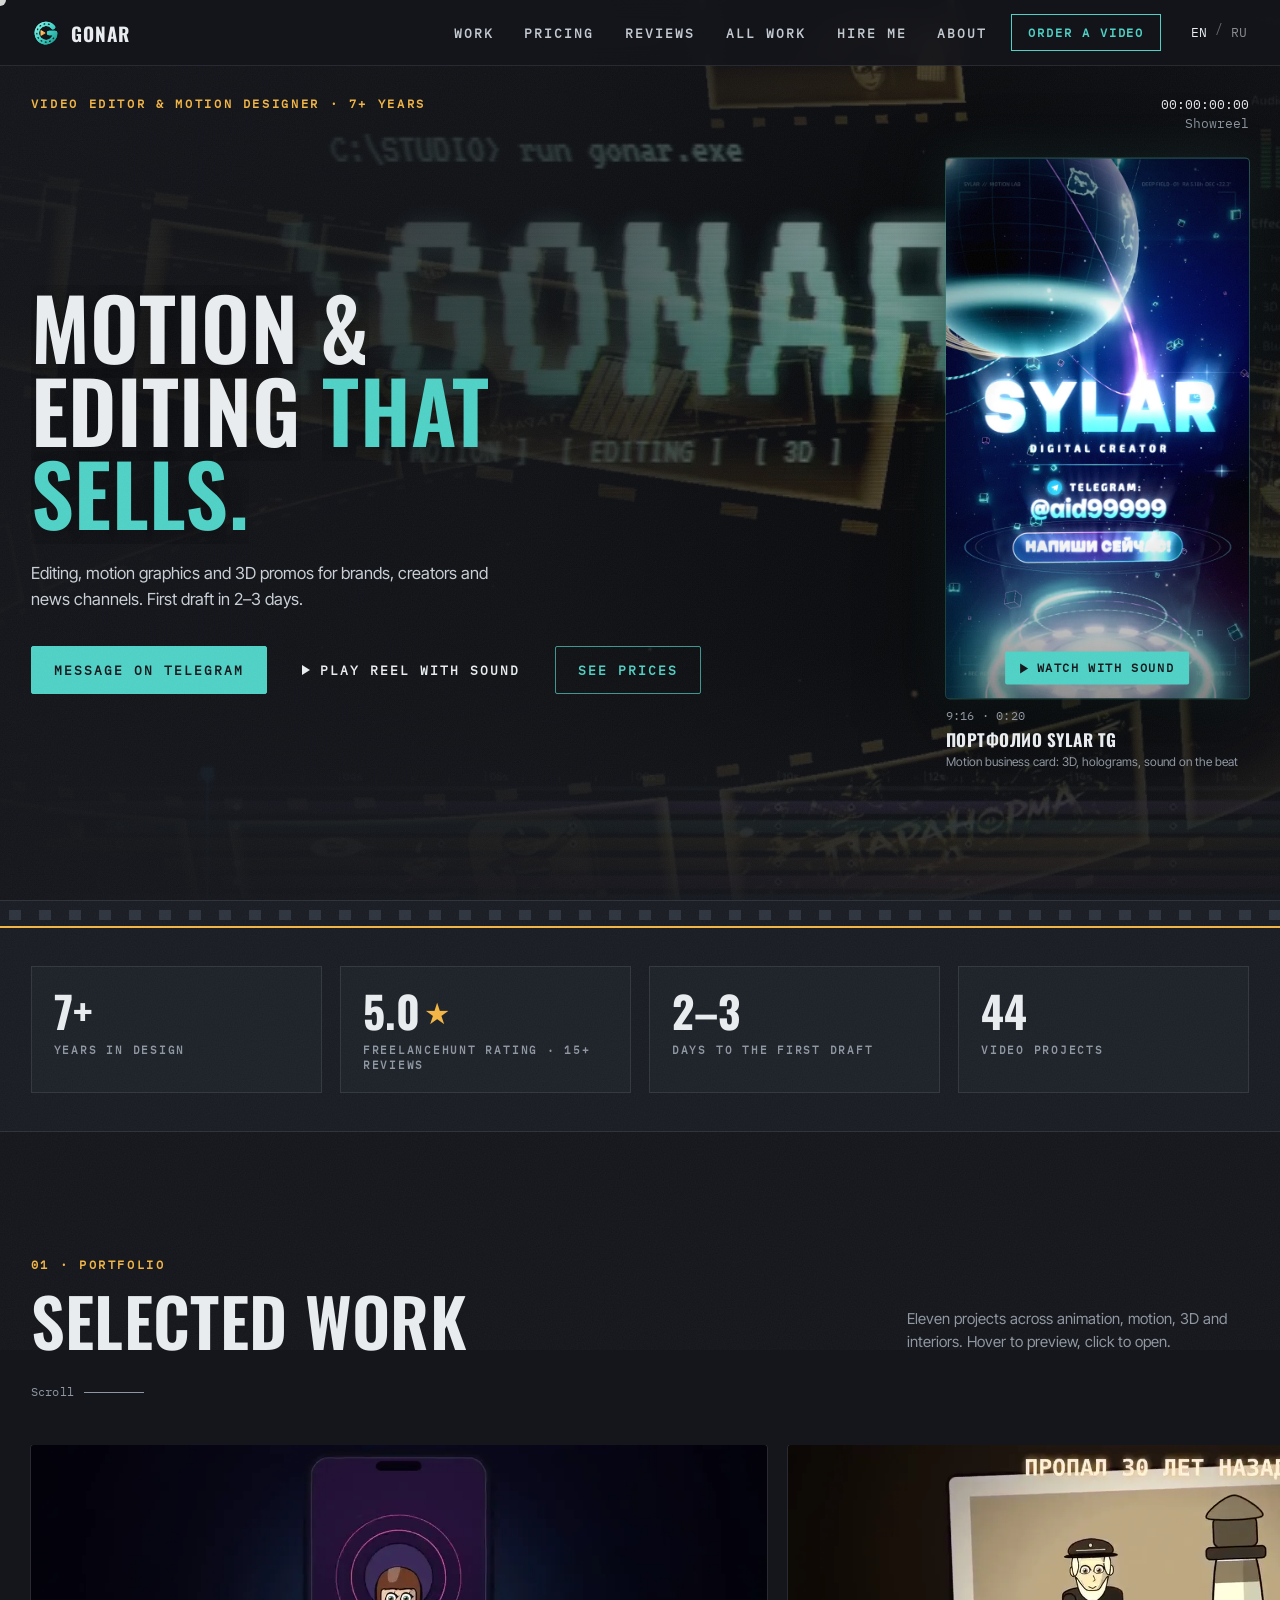
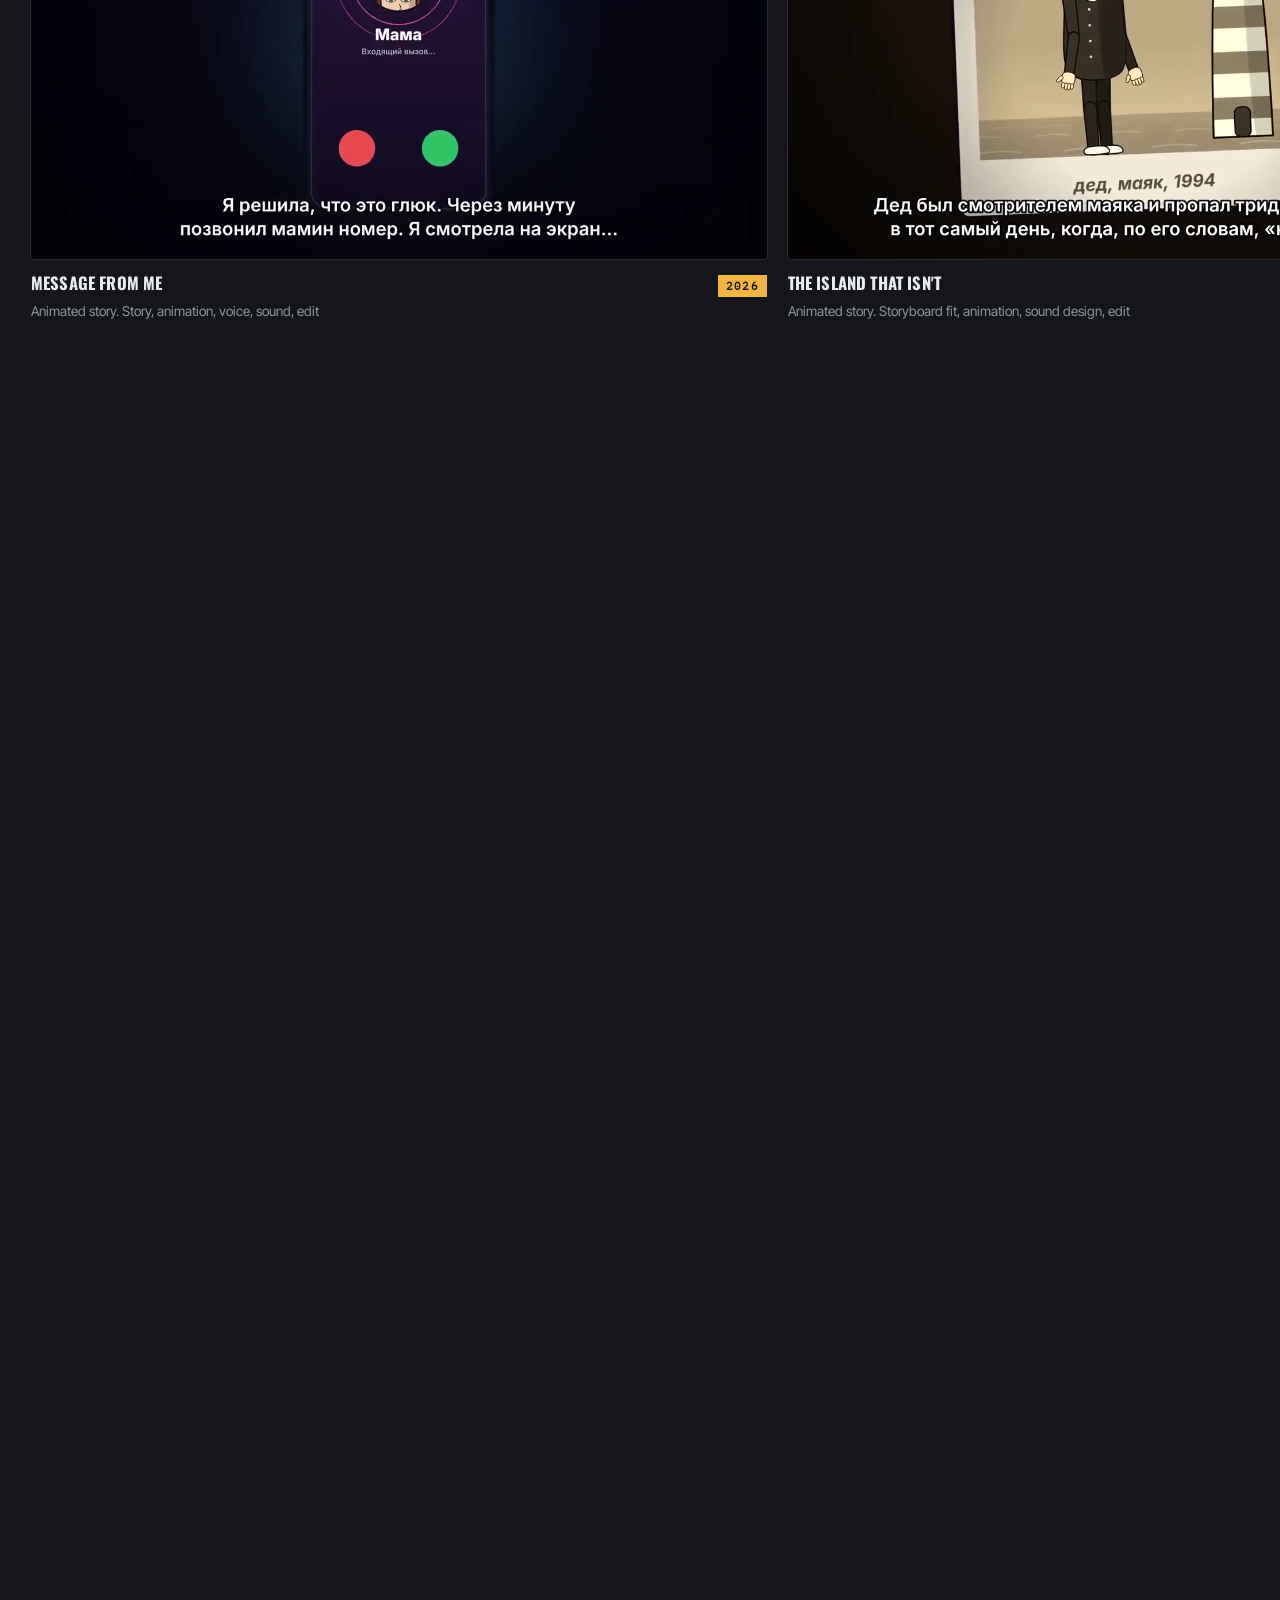
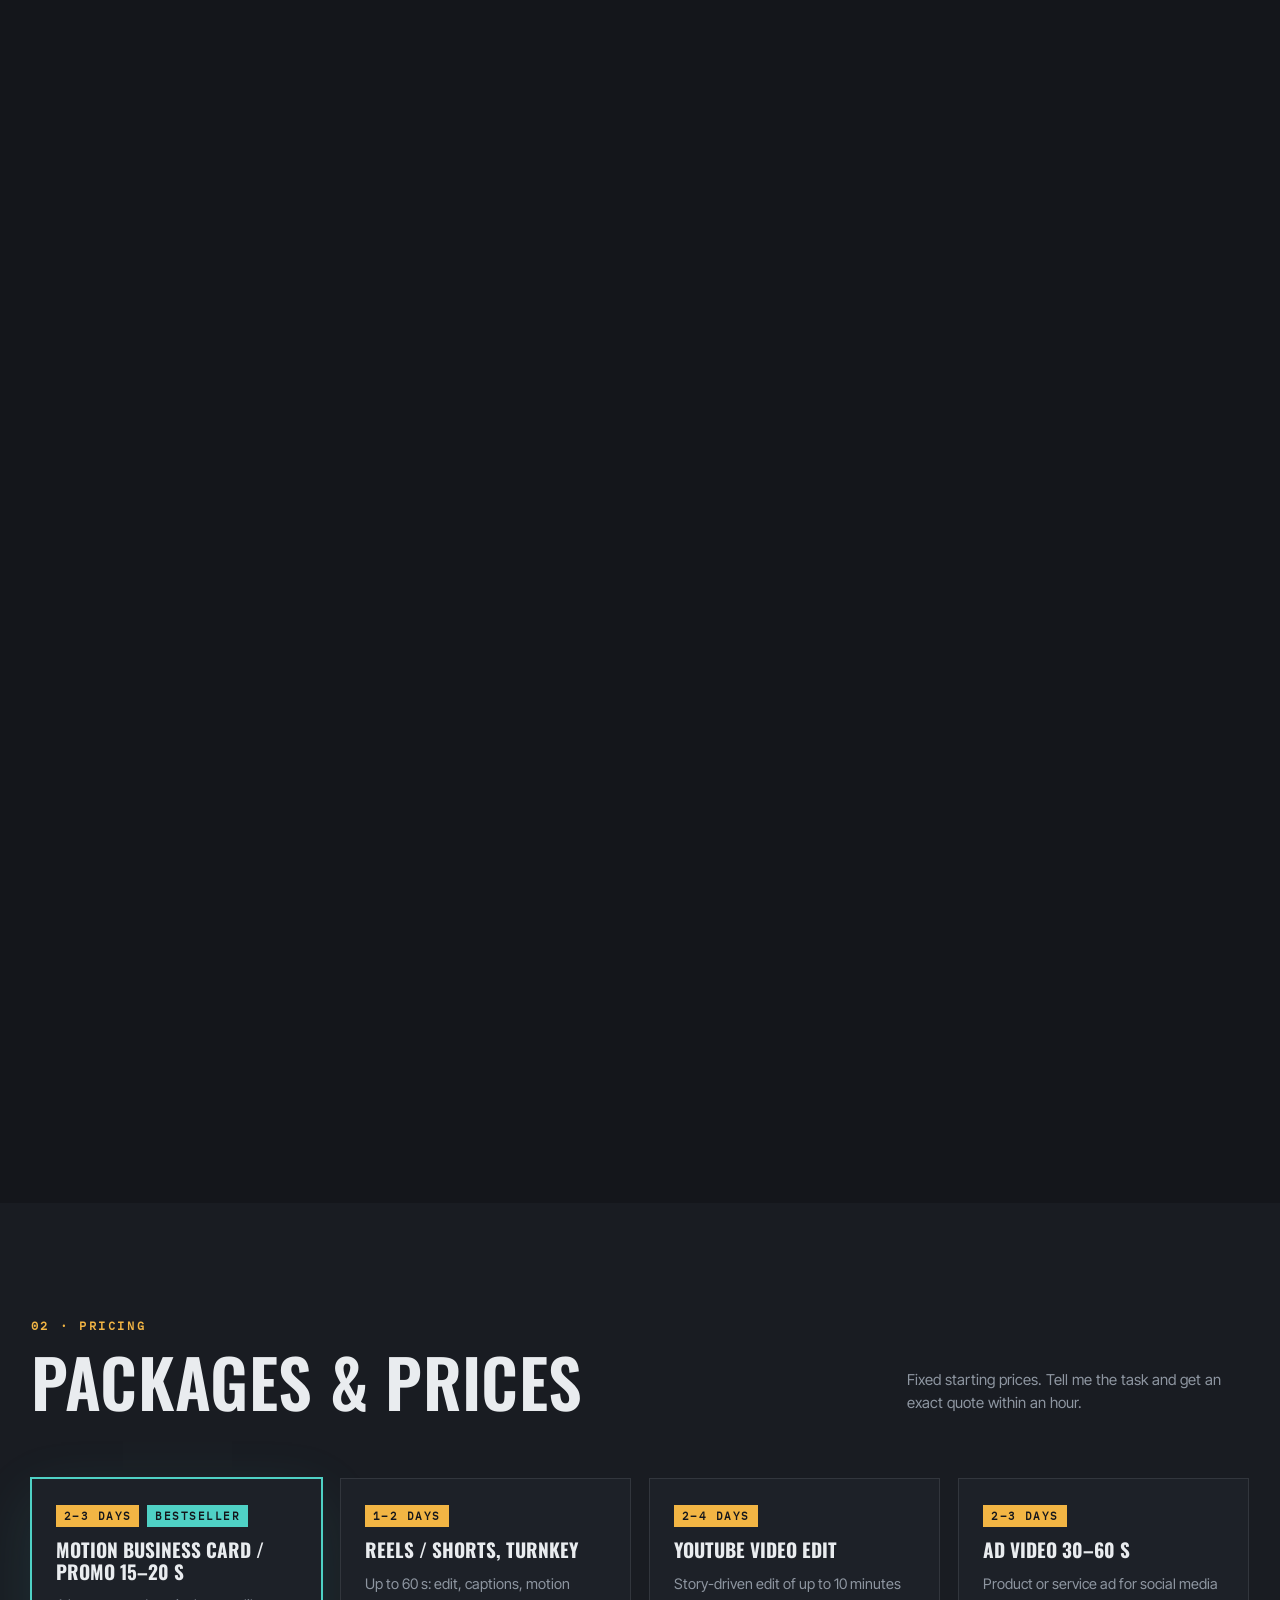
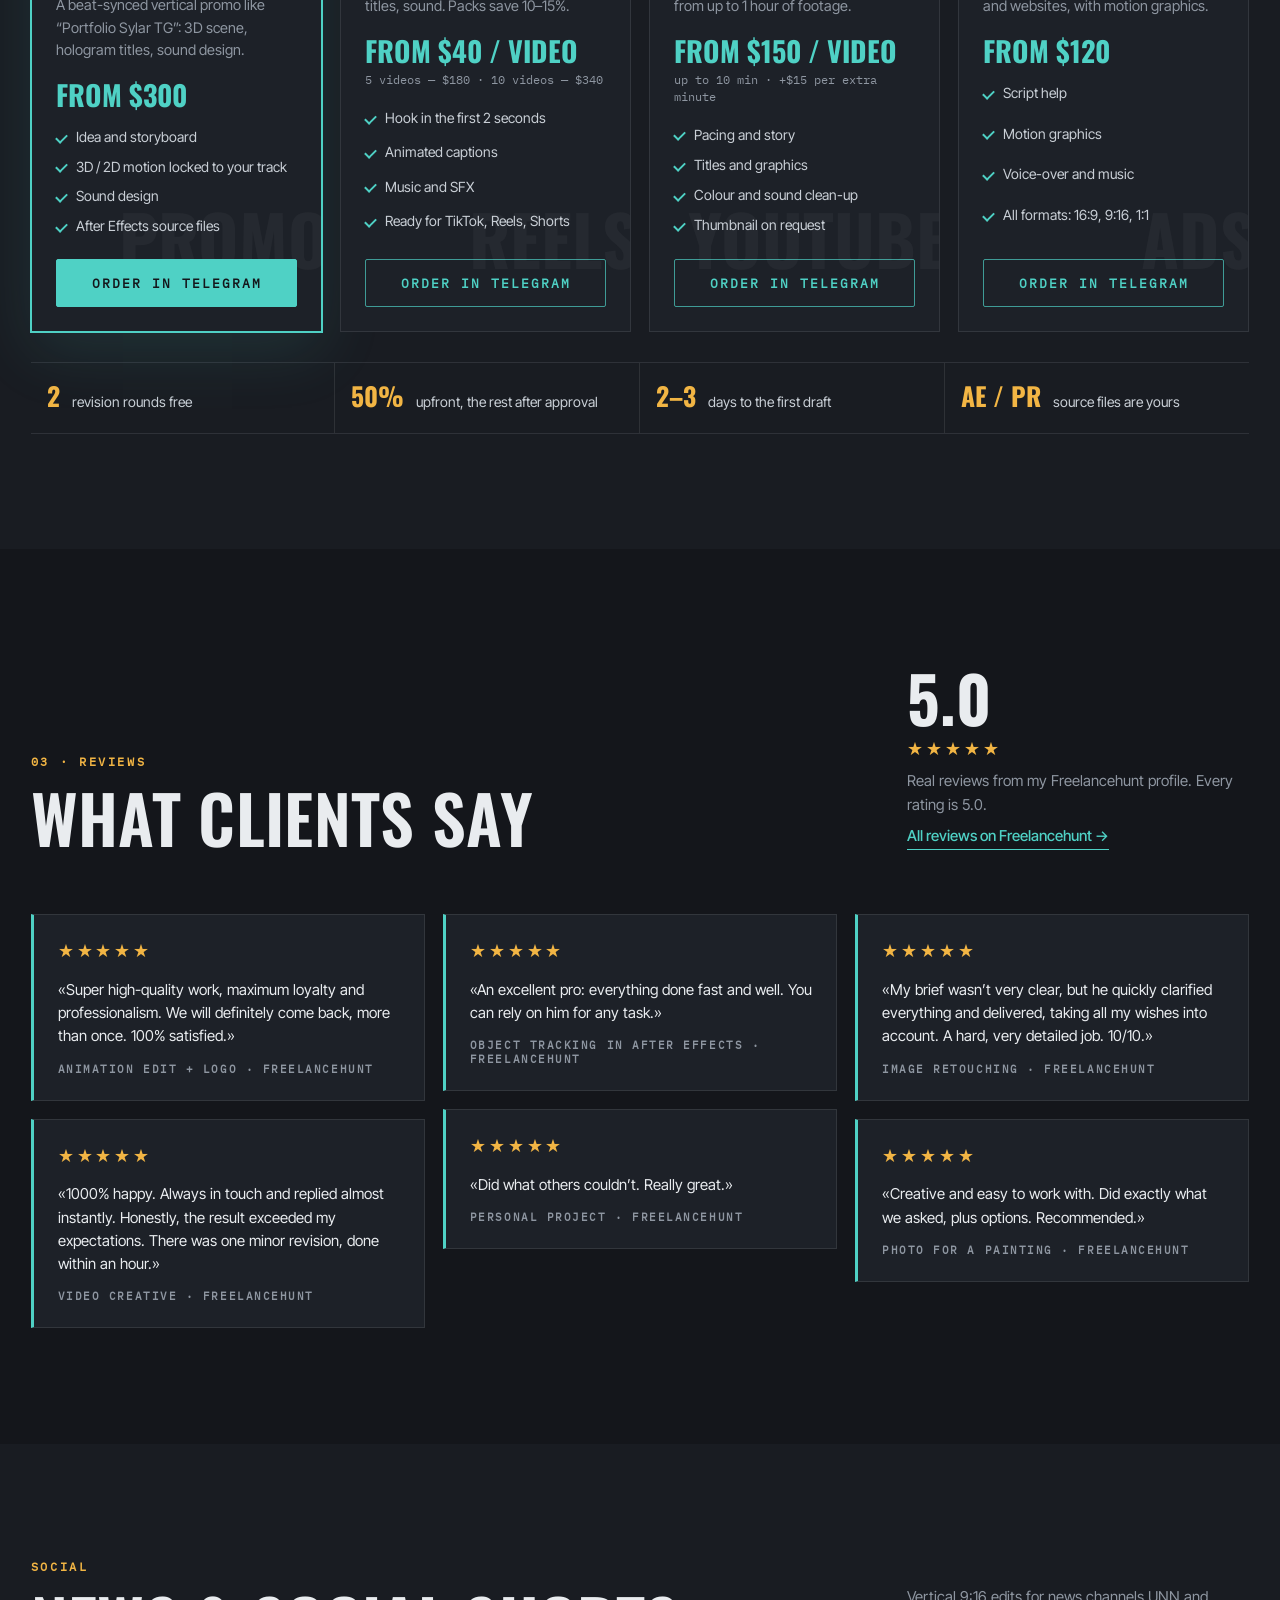
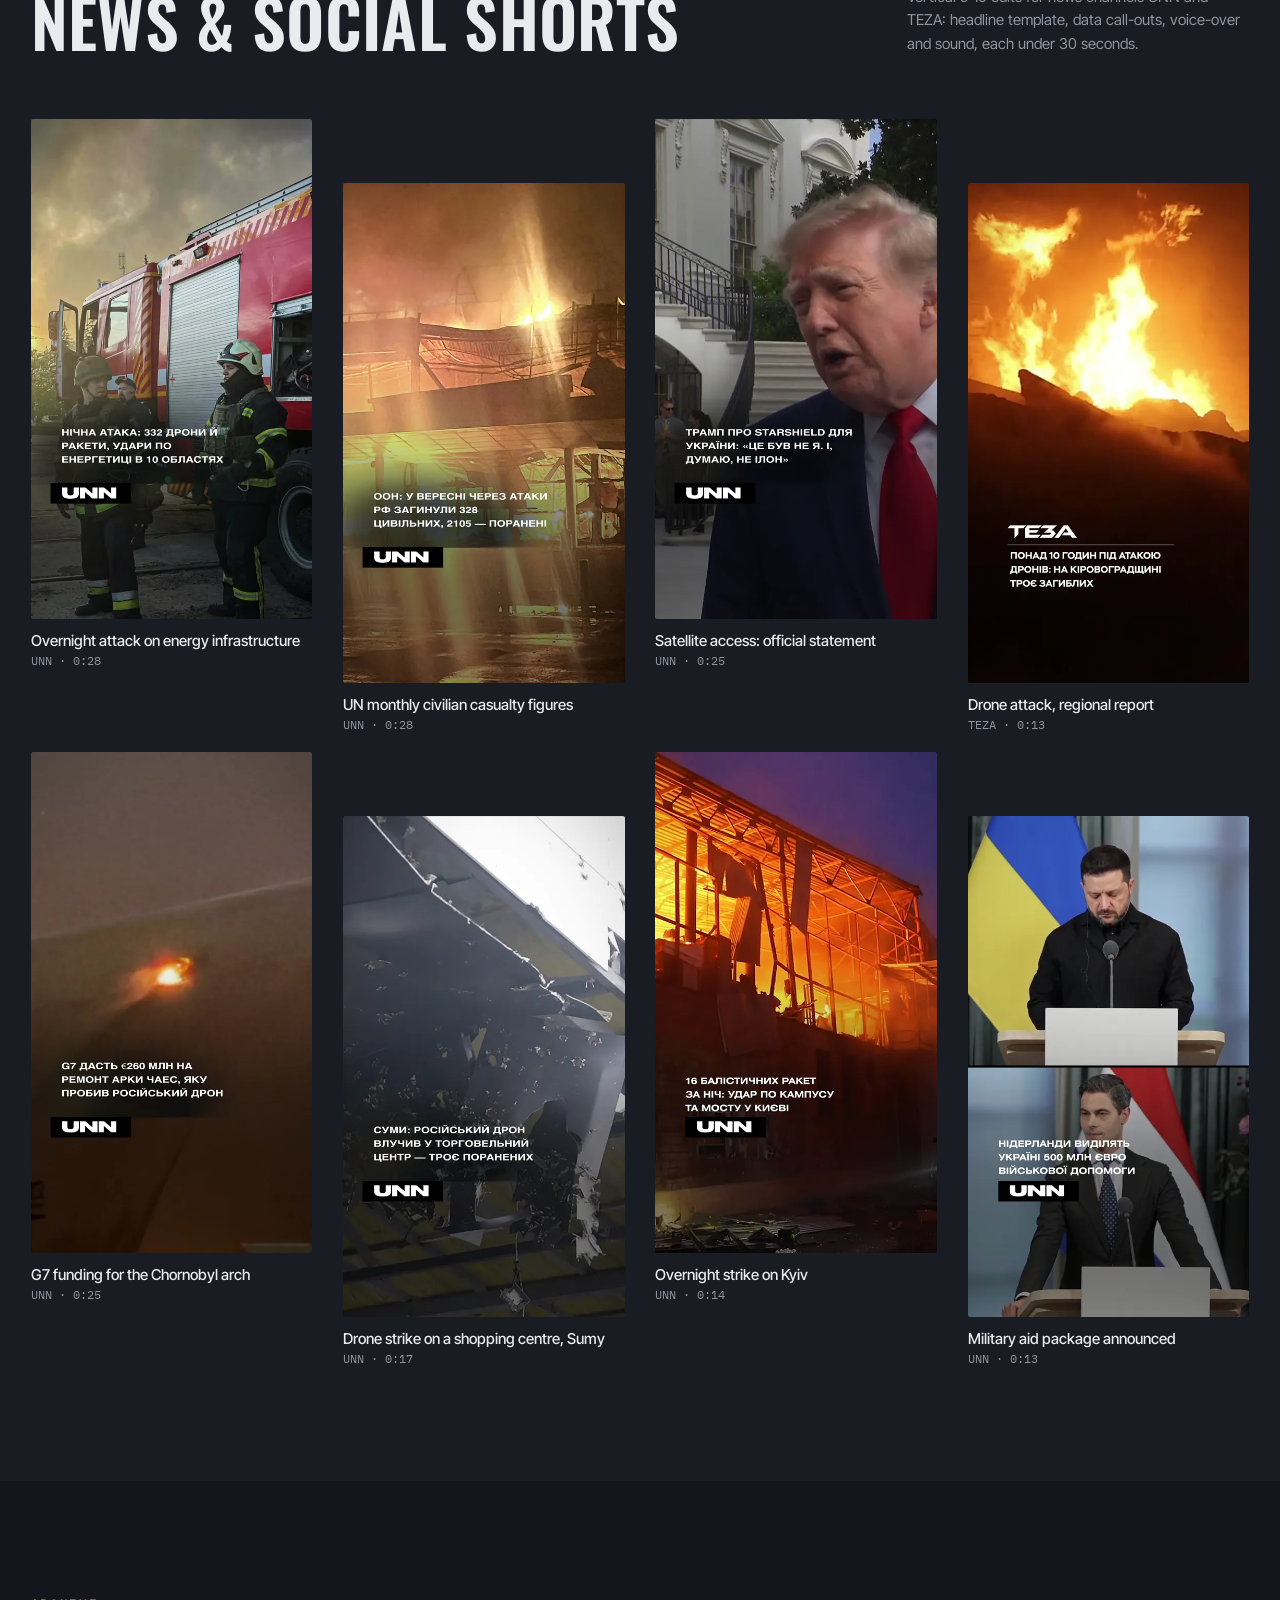
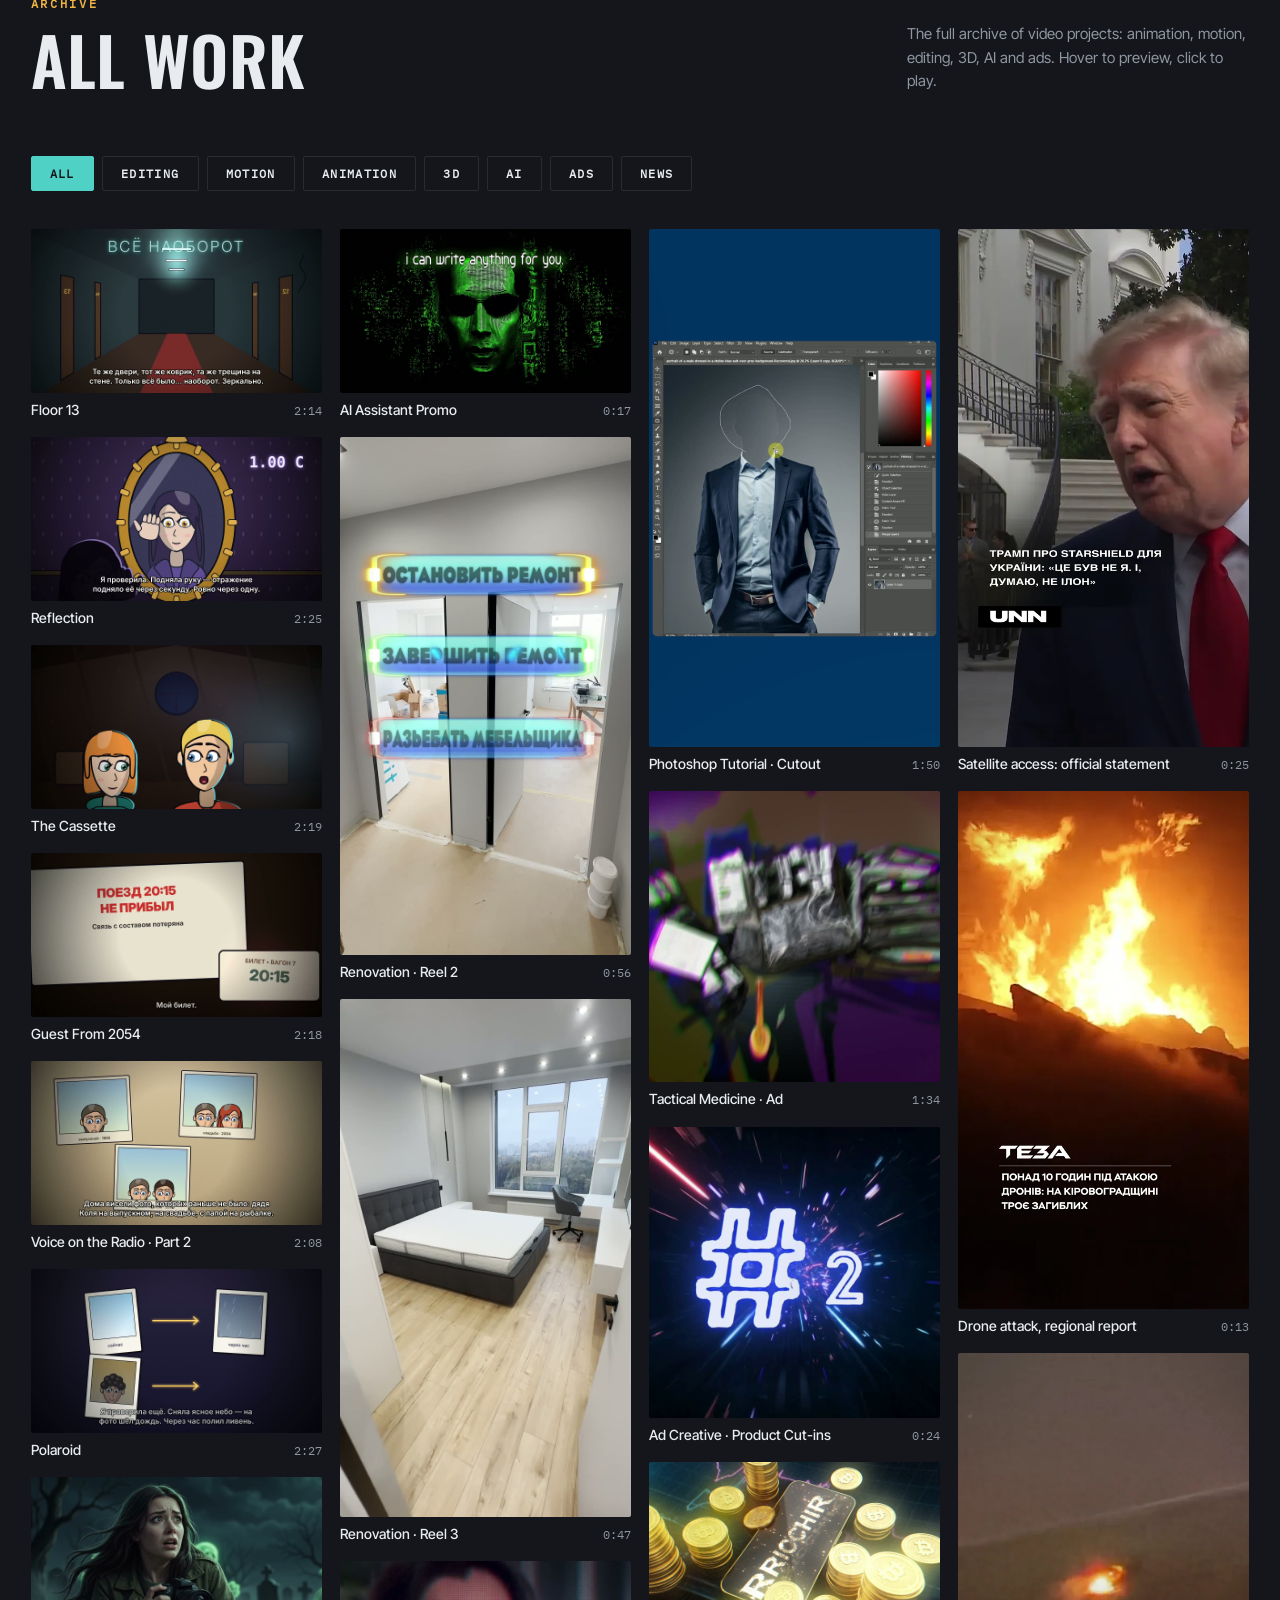
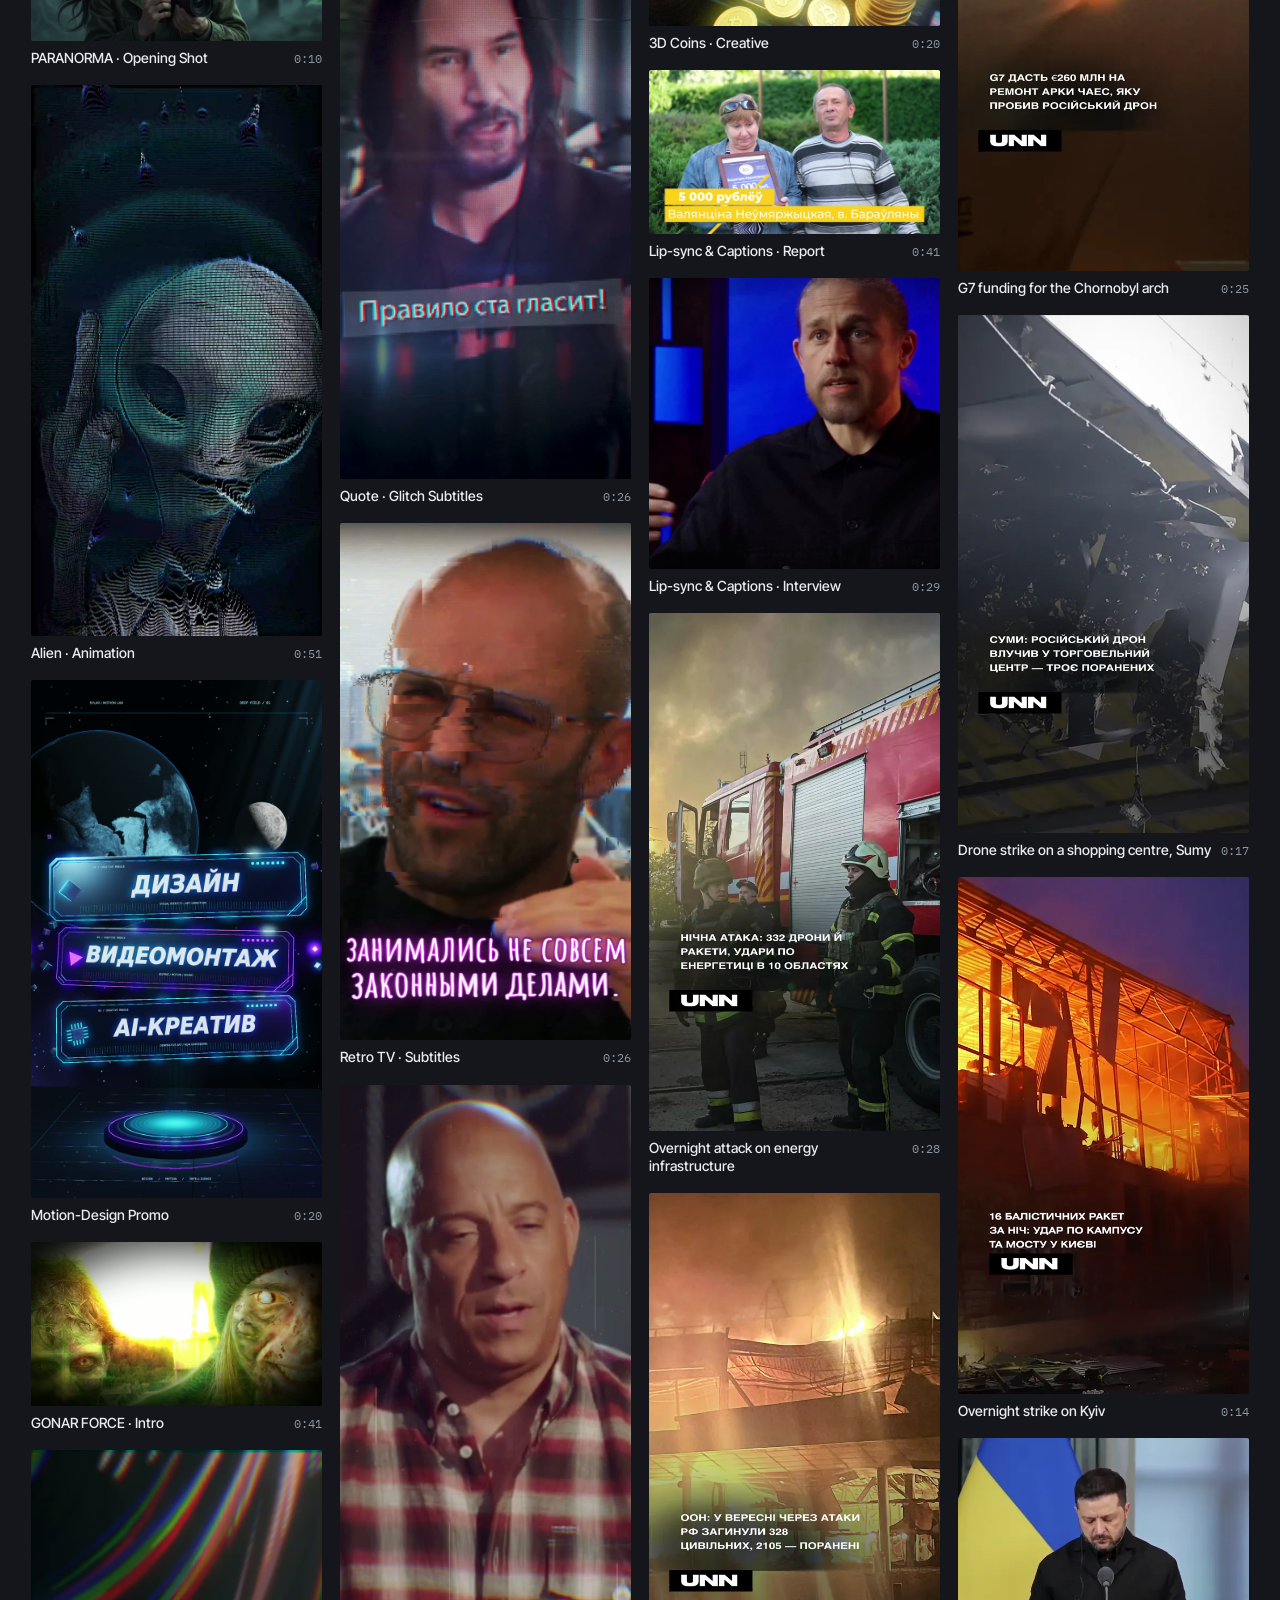
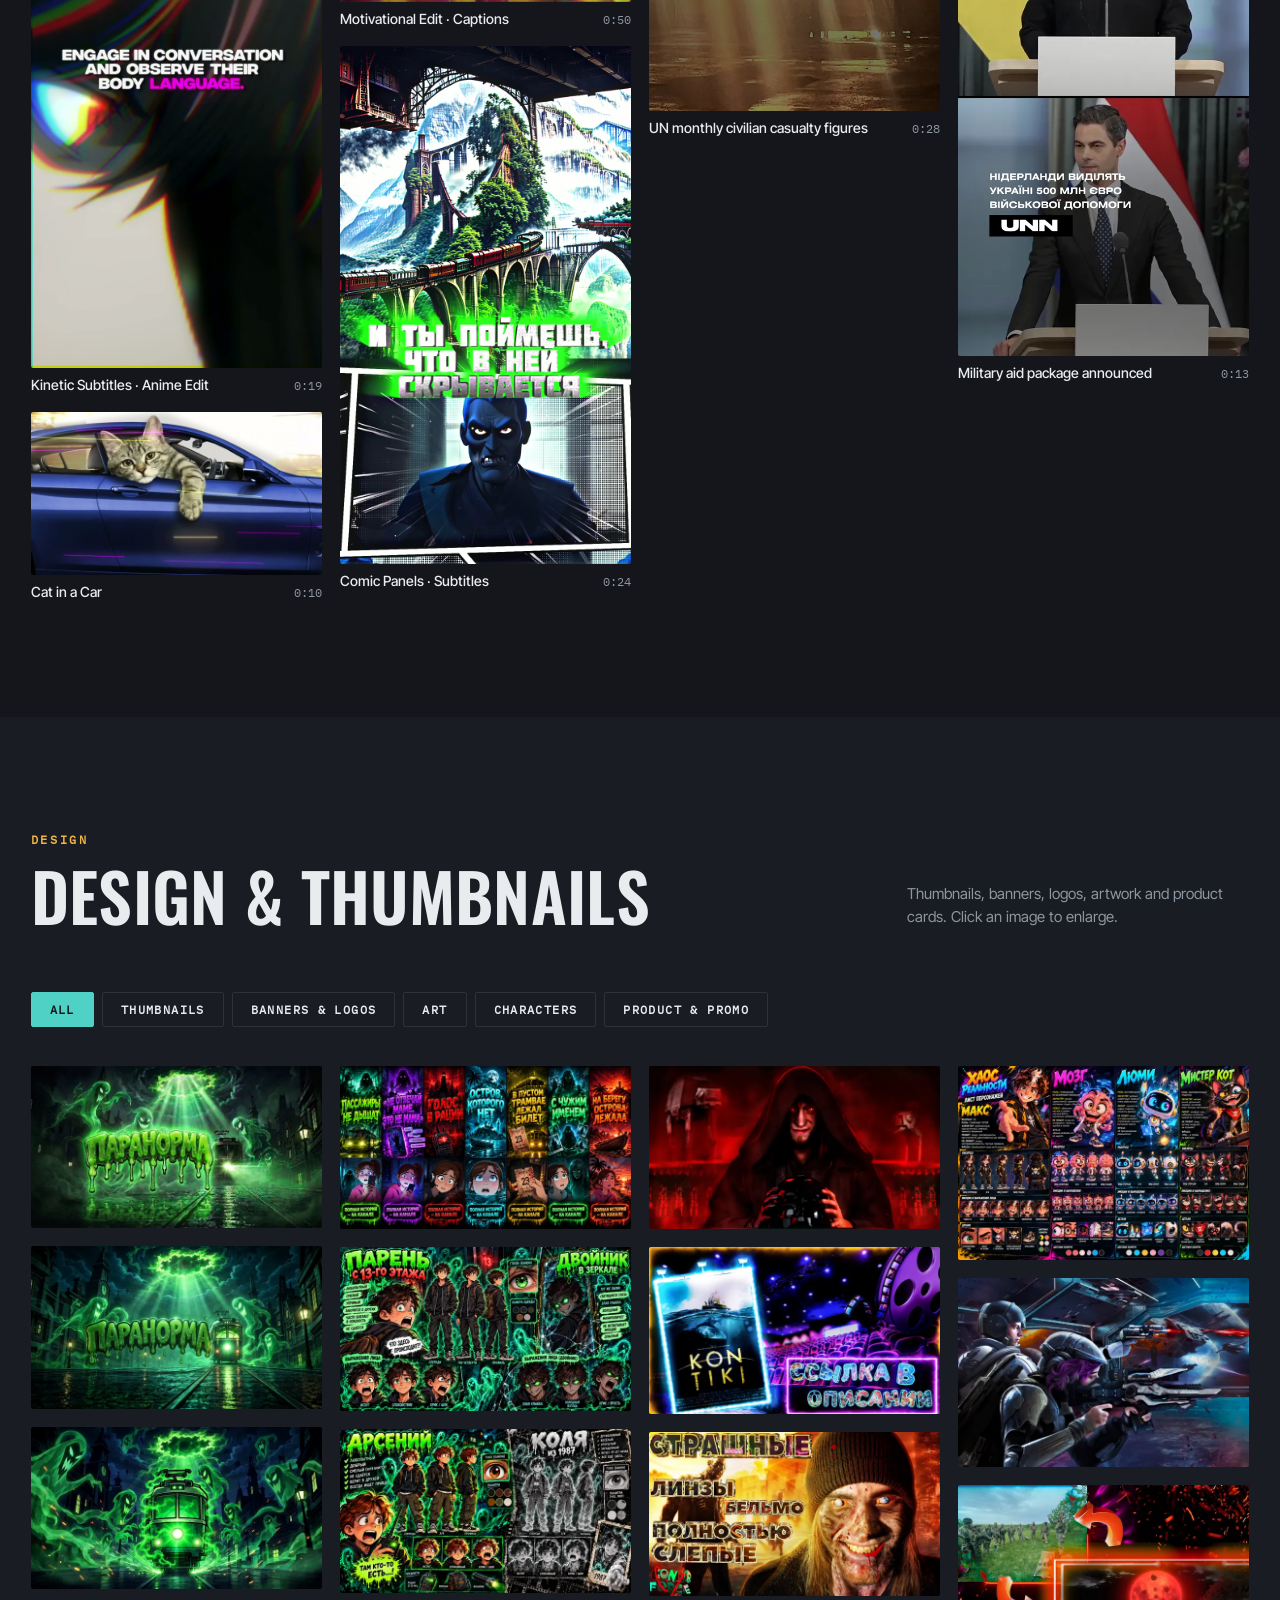
==== commit a7b9733e: "CV-portfolio PDF for employers in the site style; Hire me section Co-Authored-By: Claude Opus 5.5 <n" ====
--- a/index.html
+++ b/index.html
@@ -44,6 +44,7 @@
     <a href="#pricing" data-i18n="nav_pricing">Pricing</a>
     <a href="#reviews" data-i18n="nav_reviews">Reviews</a>
     <a href="#archive" data-i18n="nav_all">All work</a>
+    <a href="#hire" data-i18n="nav_hire">Hire me</a>
     <a href="#about" data-i18n="nav_about">About</a>
   </nav>
   <a class="nav__cta" href="https://t.me/aid99999" target="_blank" rel="noopener" data-i18n="cta_order">Order a video</a>
@@ -220,6 +221,25 @@
   </div>
 </section>
 
+<!-- HIRE (for employers) -->
+<section class="hire section" id="hire" aria-labelledby="hireH">
+  <div class="wrap">
+    <p class="eyebrow" data-i18n="eb_hire">For employers</p>
+    <h2 id="hireH" class="h2 serif" data-i18n="hire_h">Open to a full-time role</h2>
+    <p class="lede hire__s" data-i18n="hire_s"></p>
+    <div class="hire__grid">
+      <div class="hire__c"><span class="mono" data-i18n="hire_exp_l">Experience</span><b>7+</b><p data-i18n="hire_exp"></p></div>
+      <div class="hire__c"><span class="mono" data-i18n="hire_ai_l">AI video</span><b>3</b><p data-i18n="hire_ai"></p></div>
+      <div class="hire__c"><span class="mono" data-i18n="hire_lang_l">Languages</span><b>RU · UA · EN</b><p data-i18n="hire_lang"></p></div>
+      <div class="hire__c"><span class="mono" data-i18n="hire_fmt_l">Format</span><b data-i18n="hire_fmt_b">Full-time</b><p data-i18n="hire_fmt"></p></div>
+    </div>
+    <div class="hire__cta">
+      <a class="btn btn--solid mag" data-pdf href="assets/docs/GONAR_Portfolio_EN.pdf" download target="_blank" rel="noopener"><span data-i18n="hire_pdf">Download CV + portfolio (PDF)</span></a>
+      <a class="btn mag" href="https://t.me/aid99999" target="_blank" rel="noopener"><span data-i18n="hire_tg">Invite to an interview</span></a>
+    </div>
+  </div>
+</section>
+
 <!-- CONTACT -->
 <section class="contact section" id="contact" aria-labelledby="contactH">
   <div class="wrap">
--- a/css/style.css
+++ b/css/style.css
@@ -521,3 +521,17 @@
   .hero__shade{background:linear-gradient(180deg,rgba(20,22,27,.8),rgba(20,22,27,.6) 50%,var(--ink) 100%)}
 }
 @media (max-width:520px){.hero__cta .btn--ghost{display:inline-flex}.hero__cta .btn{width:100%;justify-content:center}}
+
+/* ---------- HIRE (for employers) ---------- */
+.hire{background:#181b21;border-top:1px solid rgba(255,255,255,.07);border-bottom:1px solid rgba(255,255,255,.07)}
+.hire__s{max-width:760px;margin-top:14px;color:#c4cbd2}
+.hire__grid{display:grid;grid-template-columns:repeat(4,1fr);gap:14px;margin-top:40px}
+.hire__c{background:#1f232a;border:1px solid rgba(255,255,255,.08);padding:22px 22px 24px;position:relative;overflow:hidden}
+.hire__c:before{content:'';position:absolute;left:0;top:0;width:100%;height:2px;background:var(--acc);transform:scaleX(.18);transform-origin:left;transition:transform .5s}
+.hire__c:hover:before{transform:scaleX(1)}
+.hire__c .mono{display:block;font:500 11px/1 'IBM Plex Mono',monospace;letter-spacing:.16em;text-transform:uppercase;color:var(--amb)}
+.hire__c b{display:block;font:600 clamp(28px,3.2vw,44px)/1.05 var(--disp);text-transform:uppercase;margin:16px 0 10px;color:var(--paper)}
+.hire__c p{font-size:14px;color:#aab3bc;line-height:1.5}
+.hire__cta{display:flex;flex-wrap:wrap;gap:14px;margin-top:34px}
+@media (max-width:900px){.hire__grid{grid-template-columns:1fr 1fr}}
+@media (max-width:520px){.hire__grid{grid-template-columns:1fr}.hire__cta .btn{width:100%;justify-content:center}}
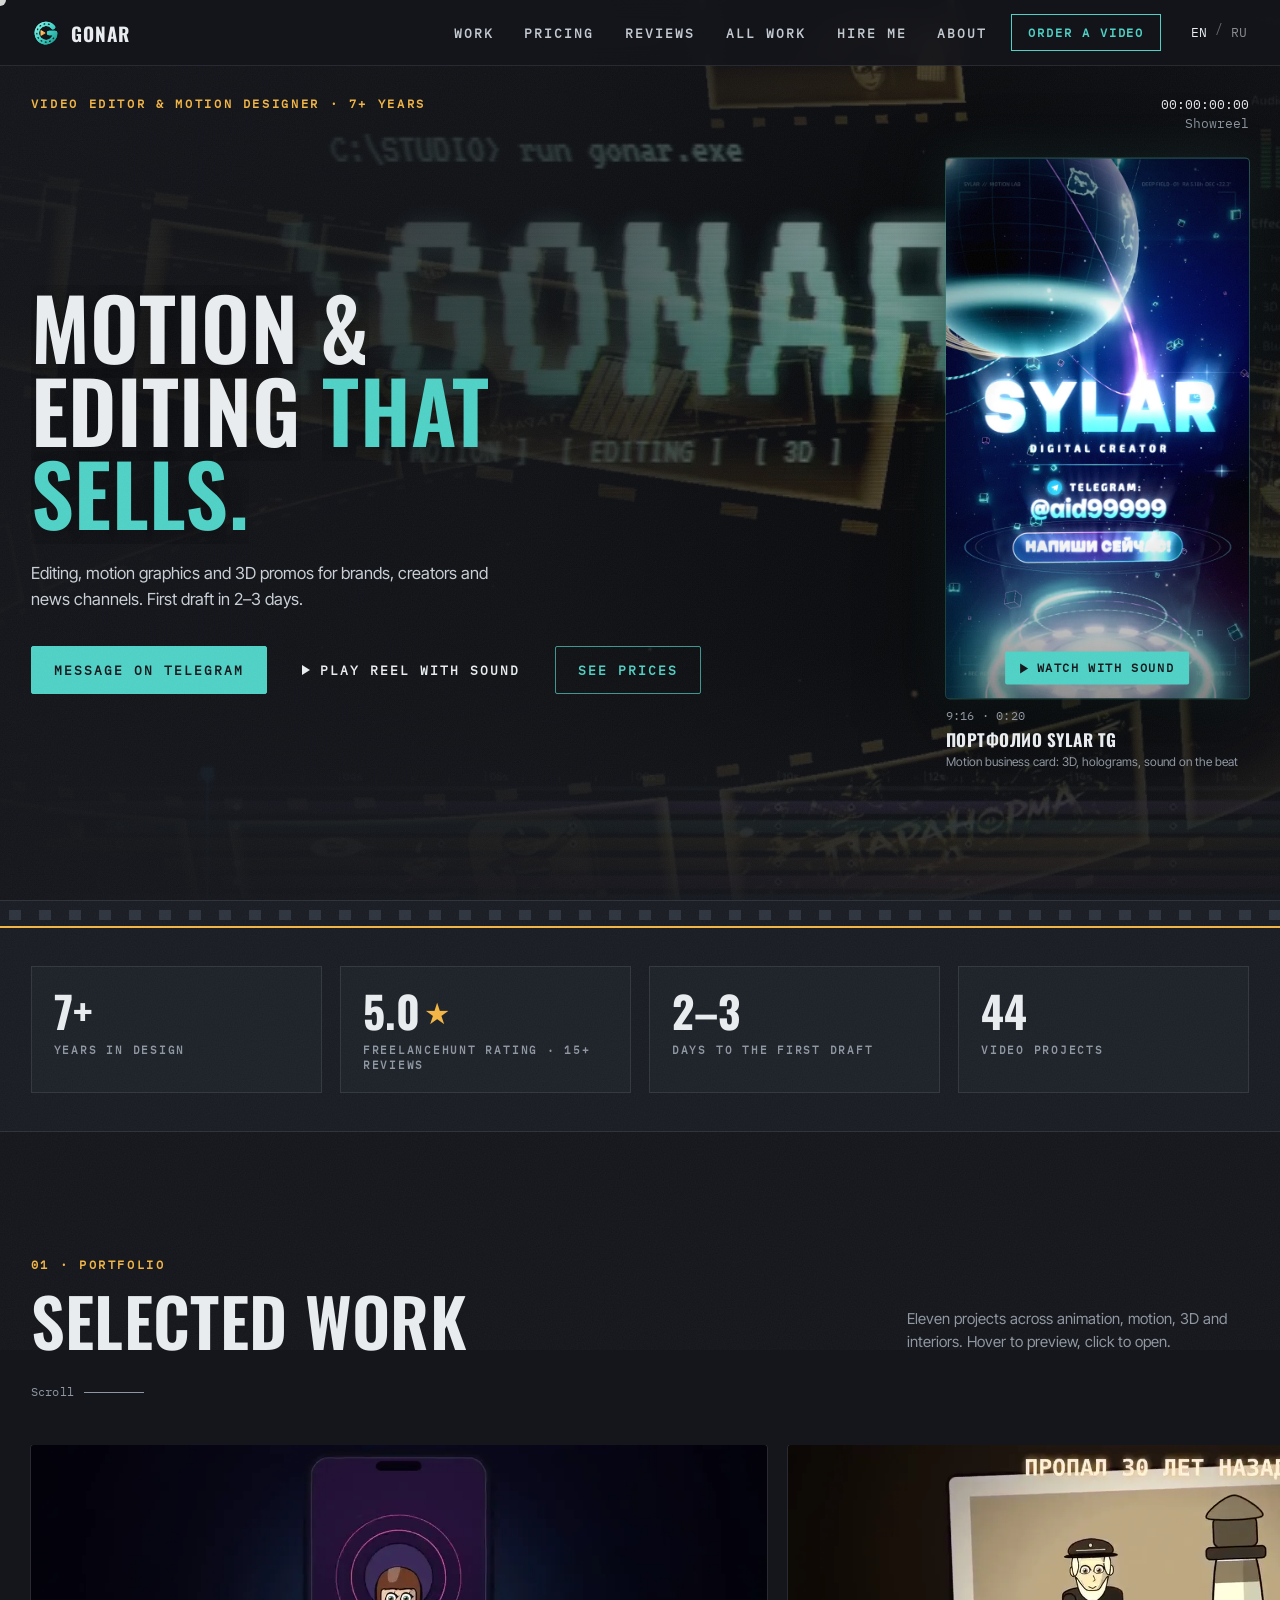
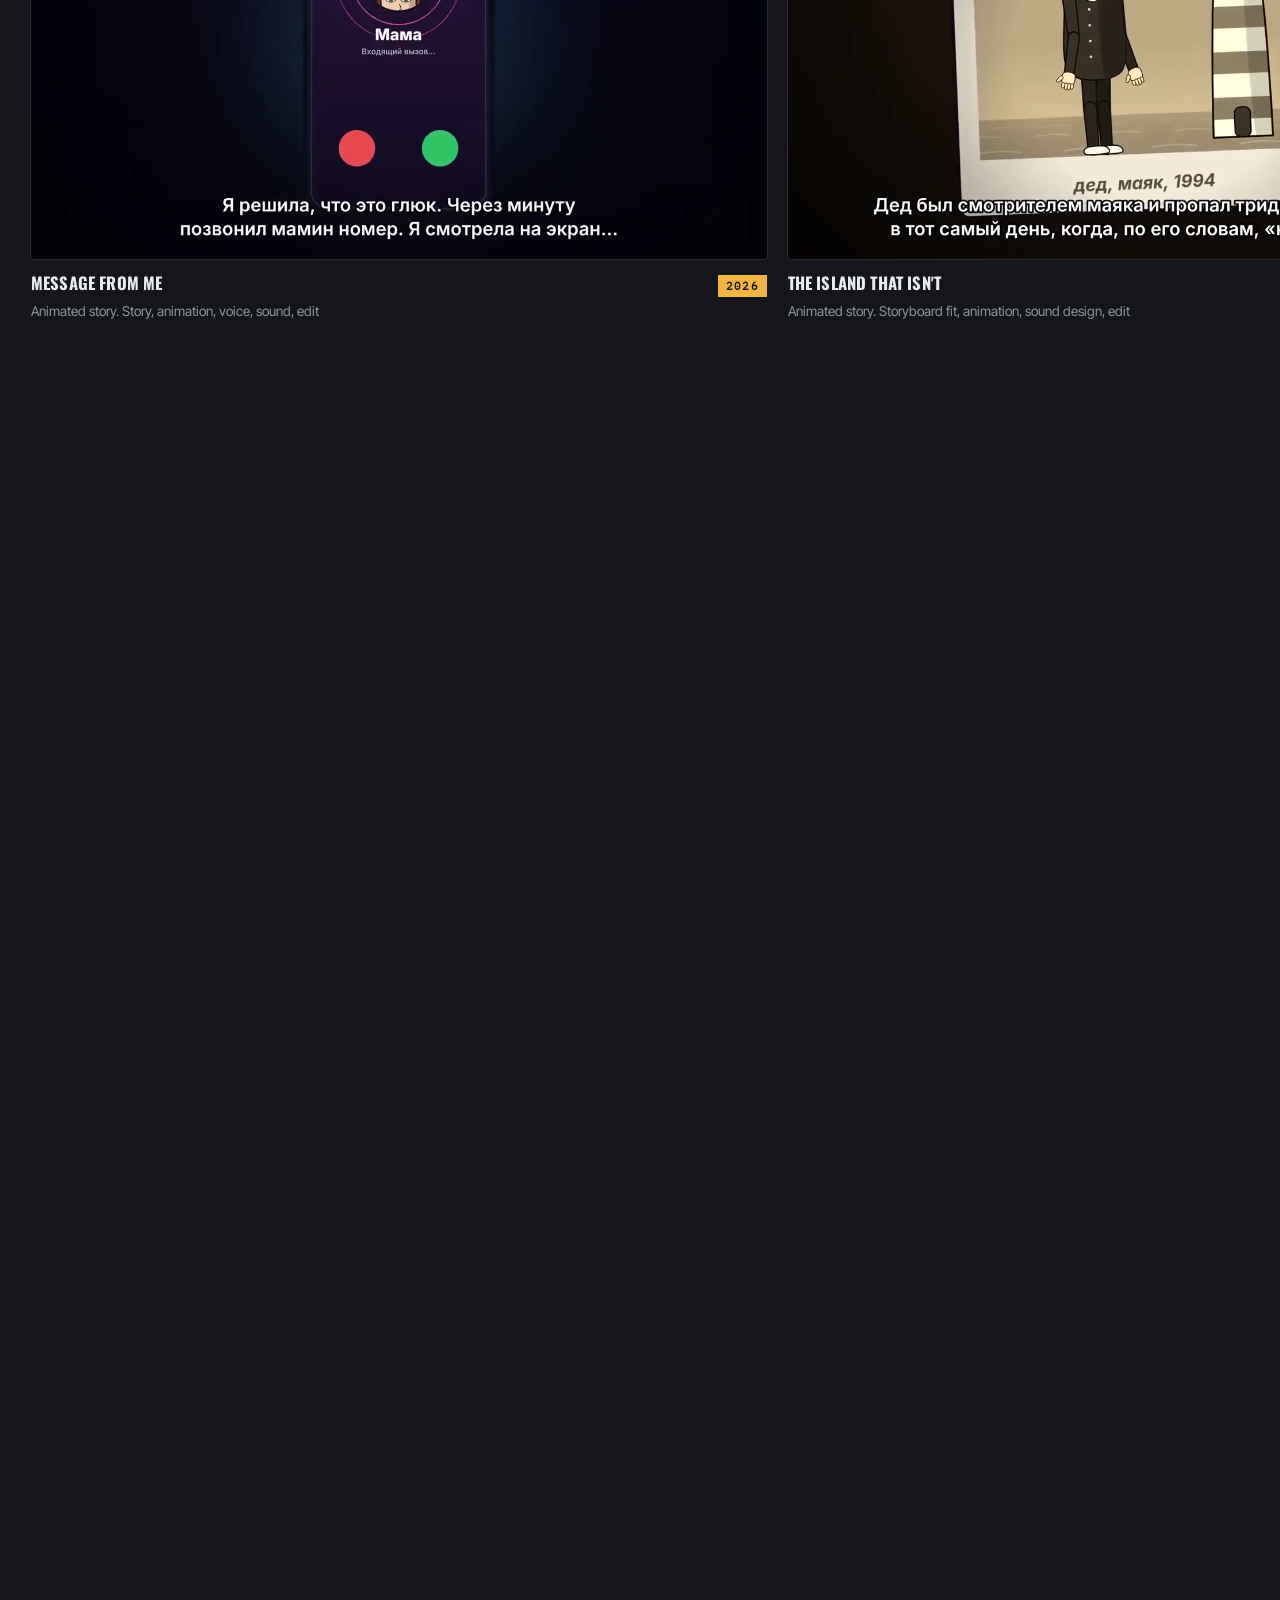
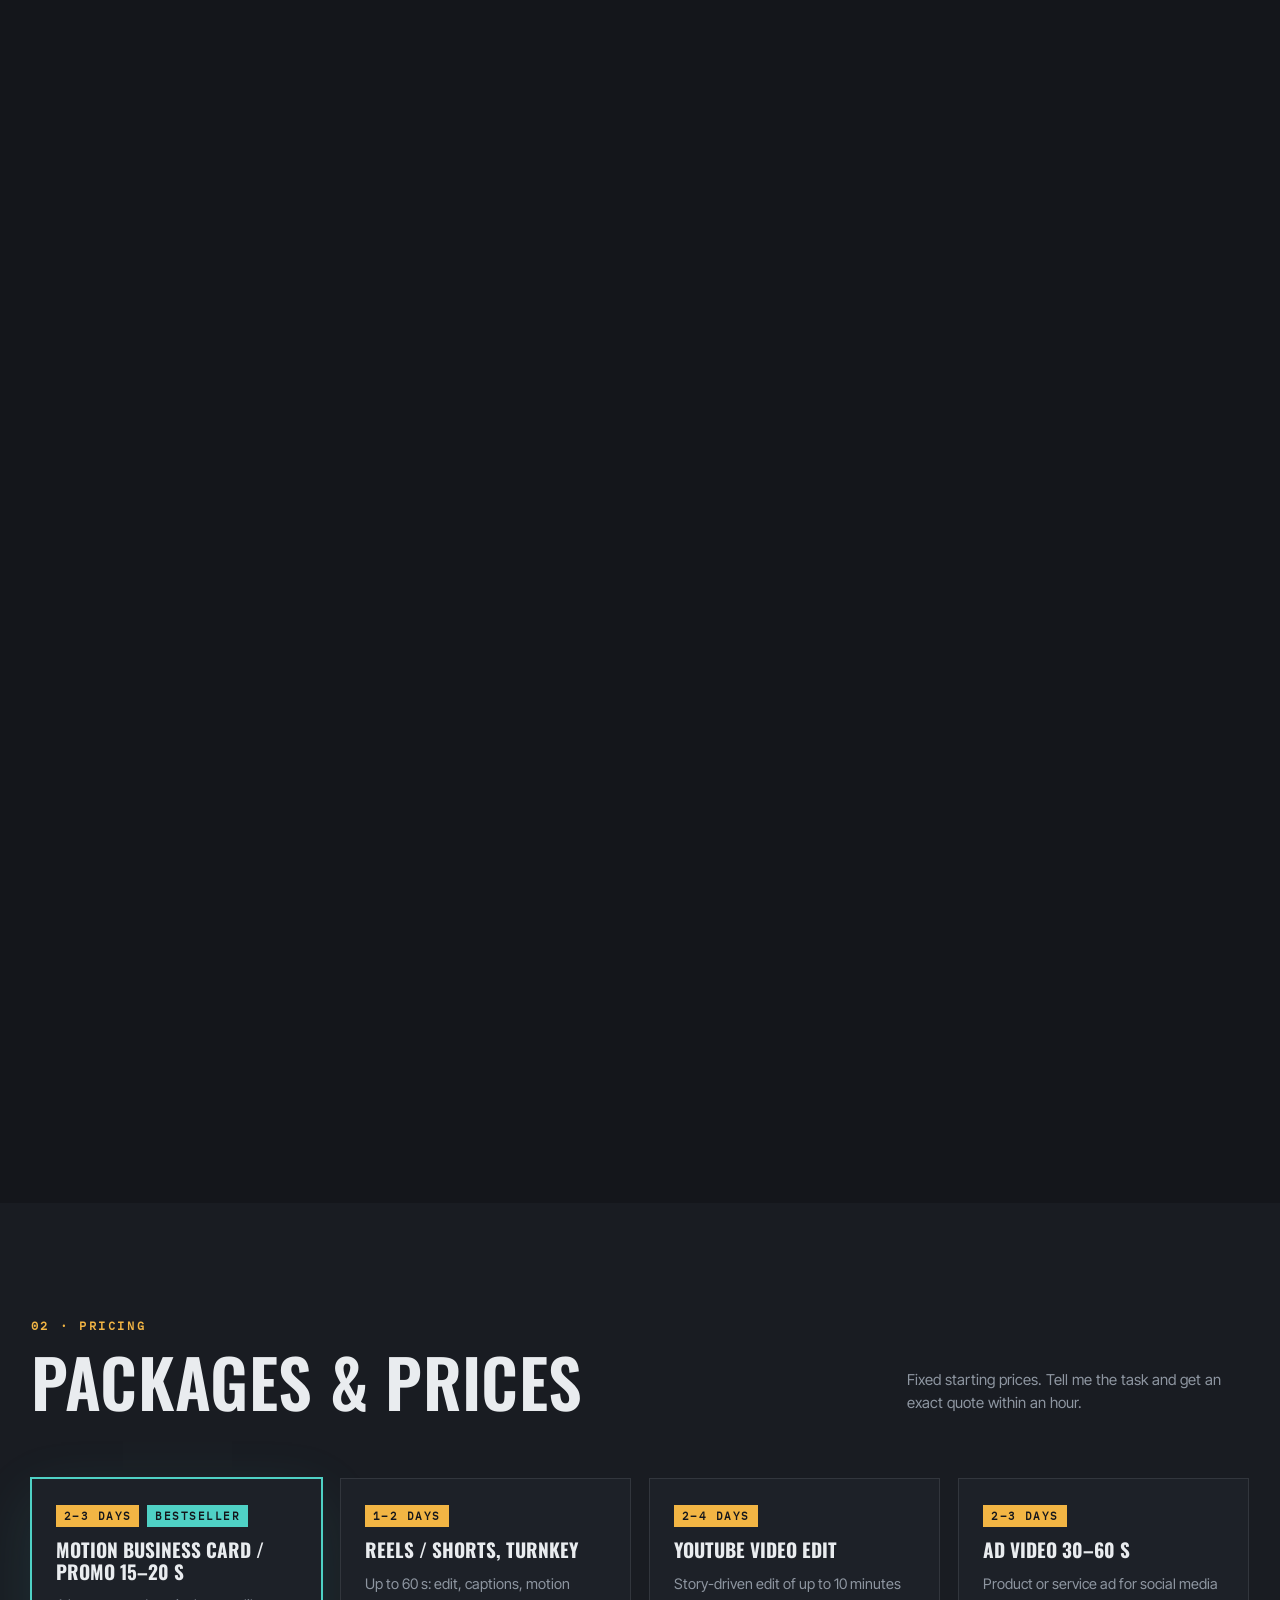
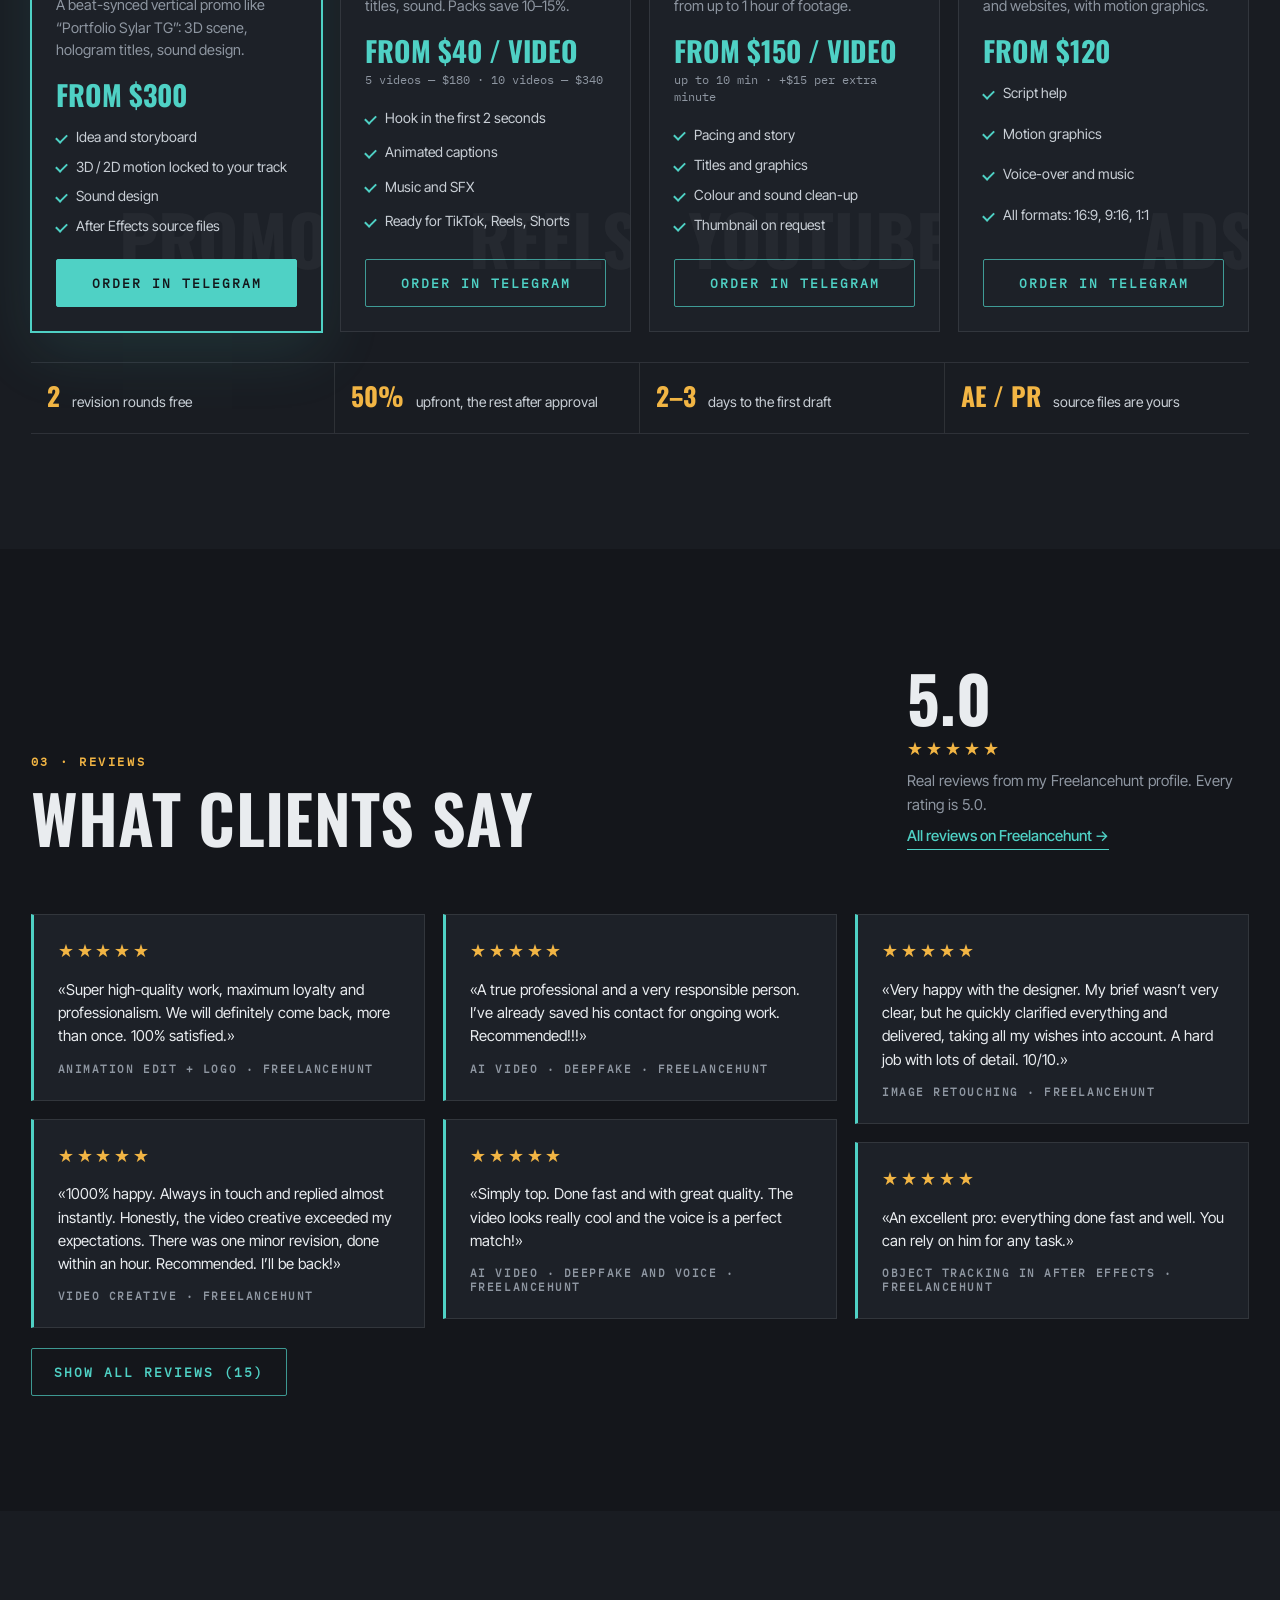
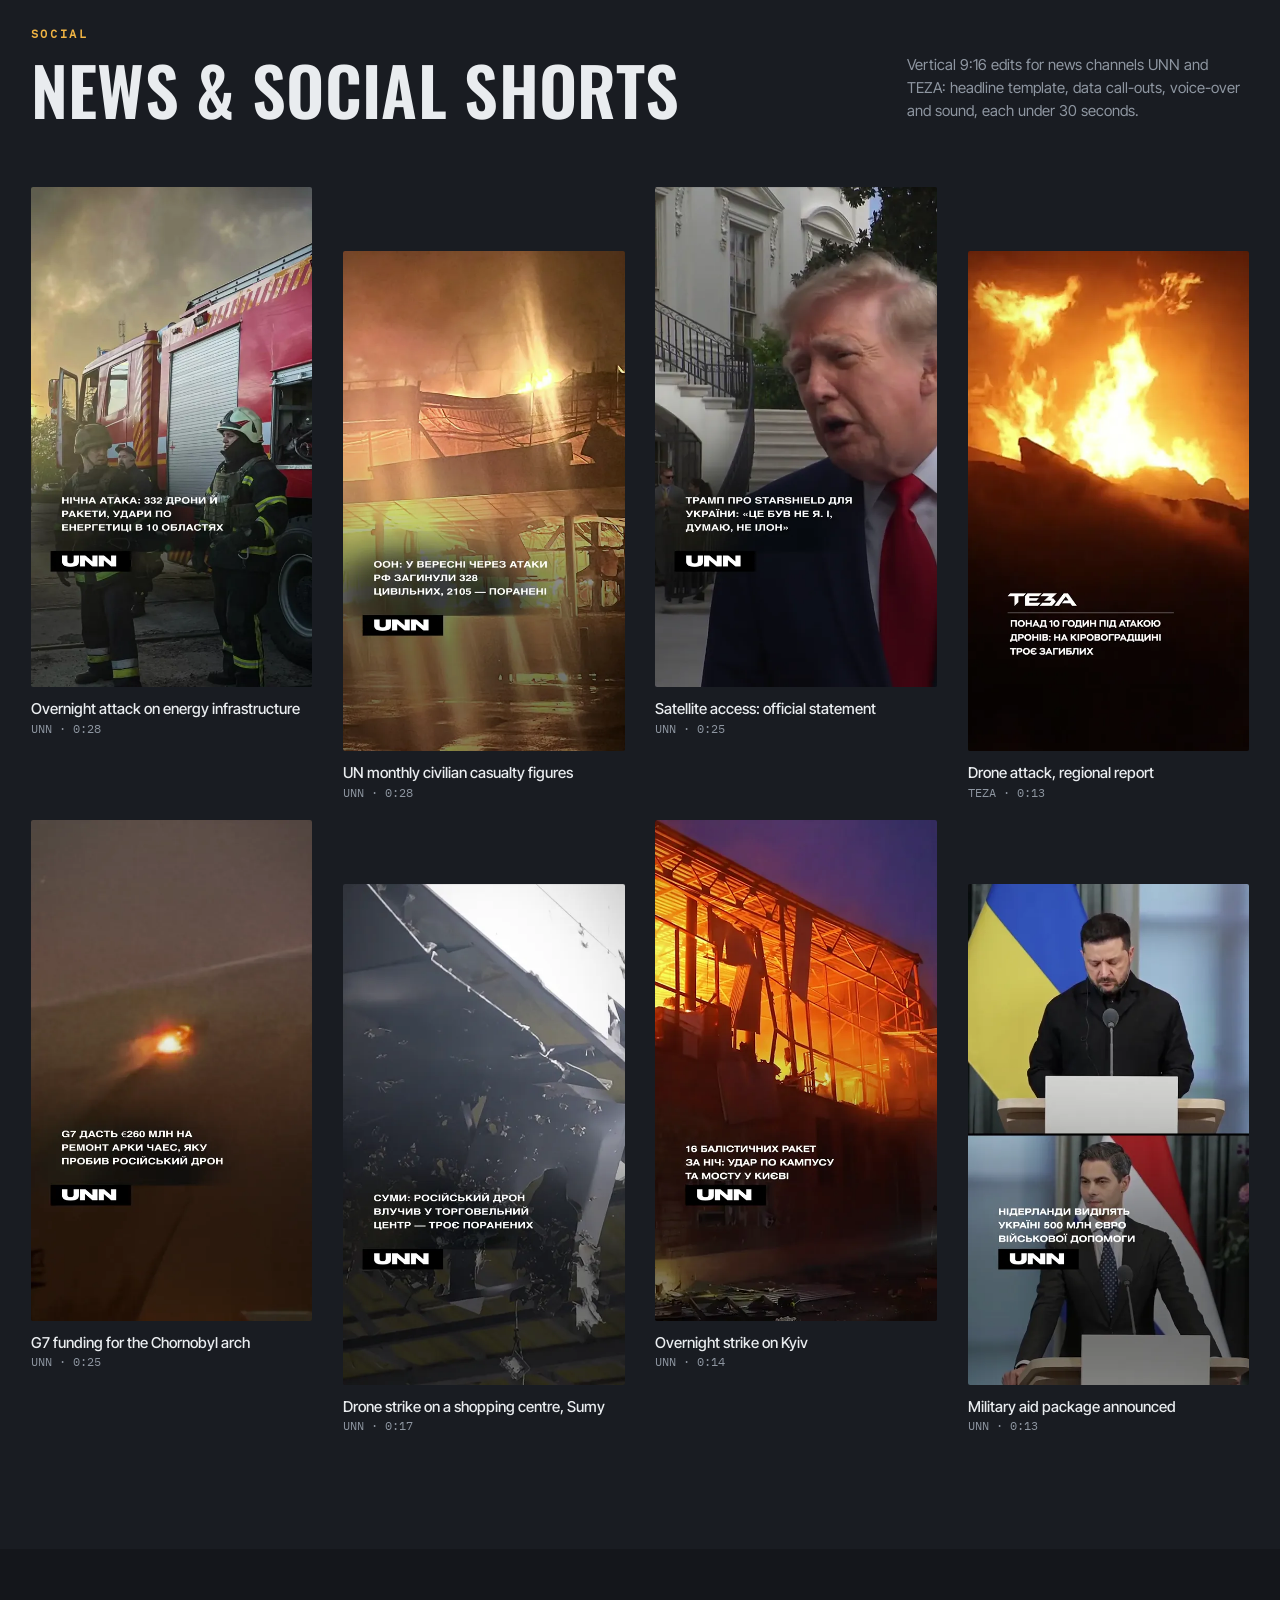
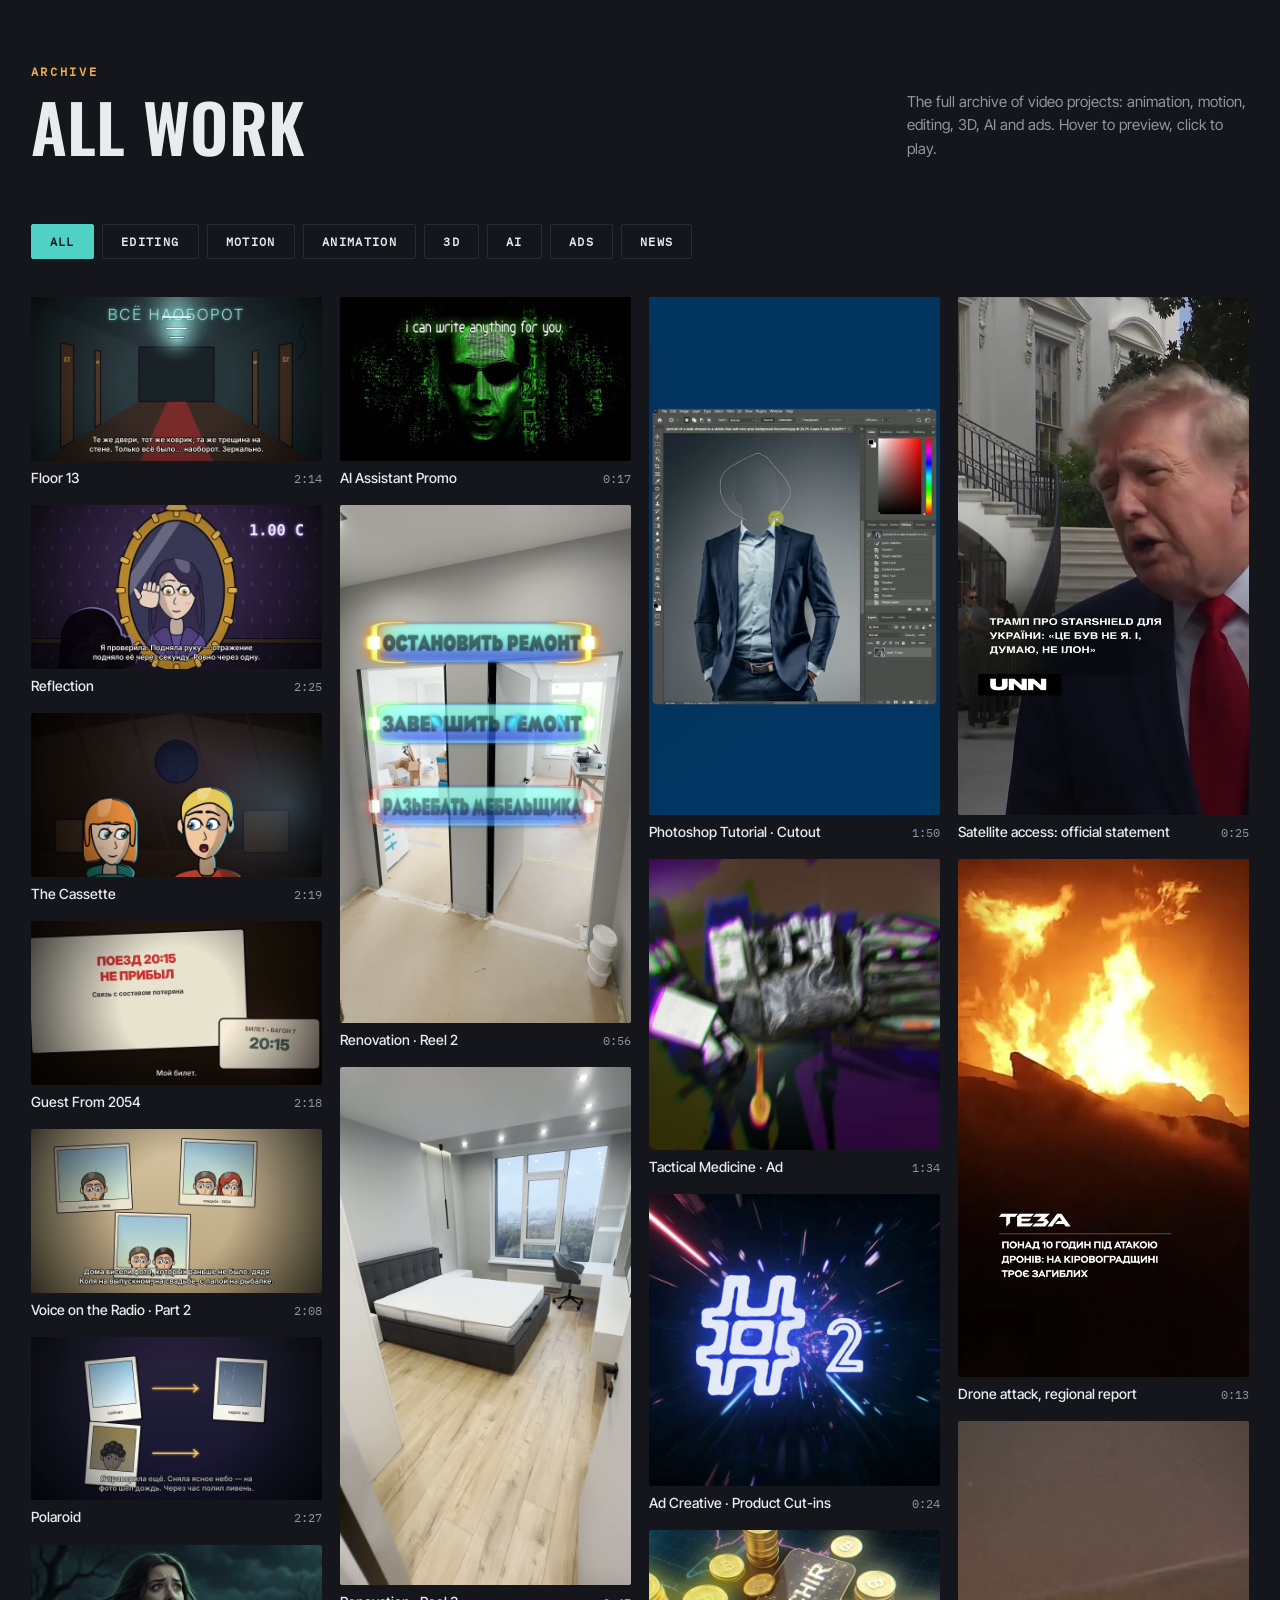
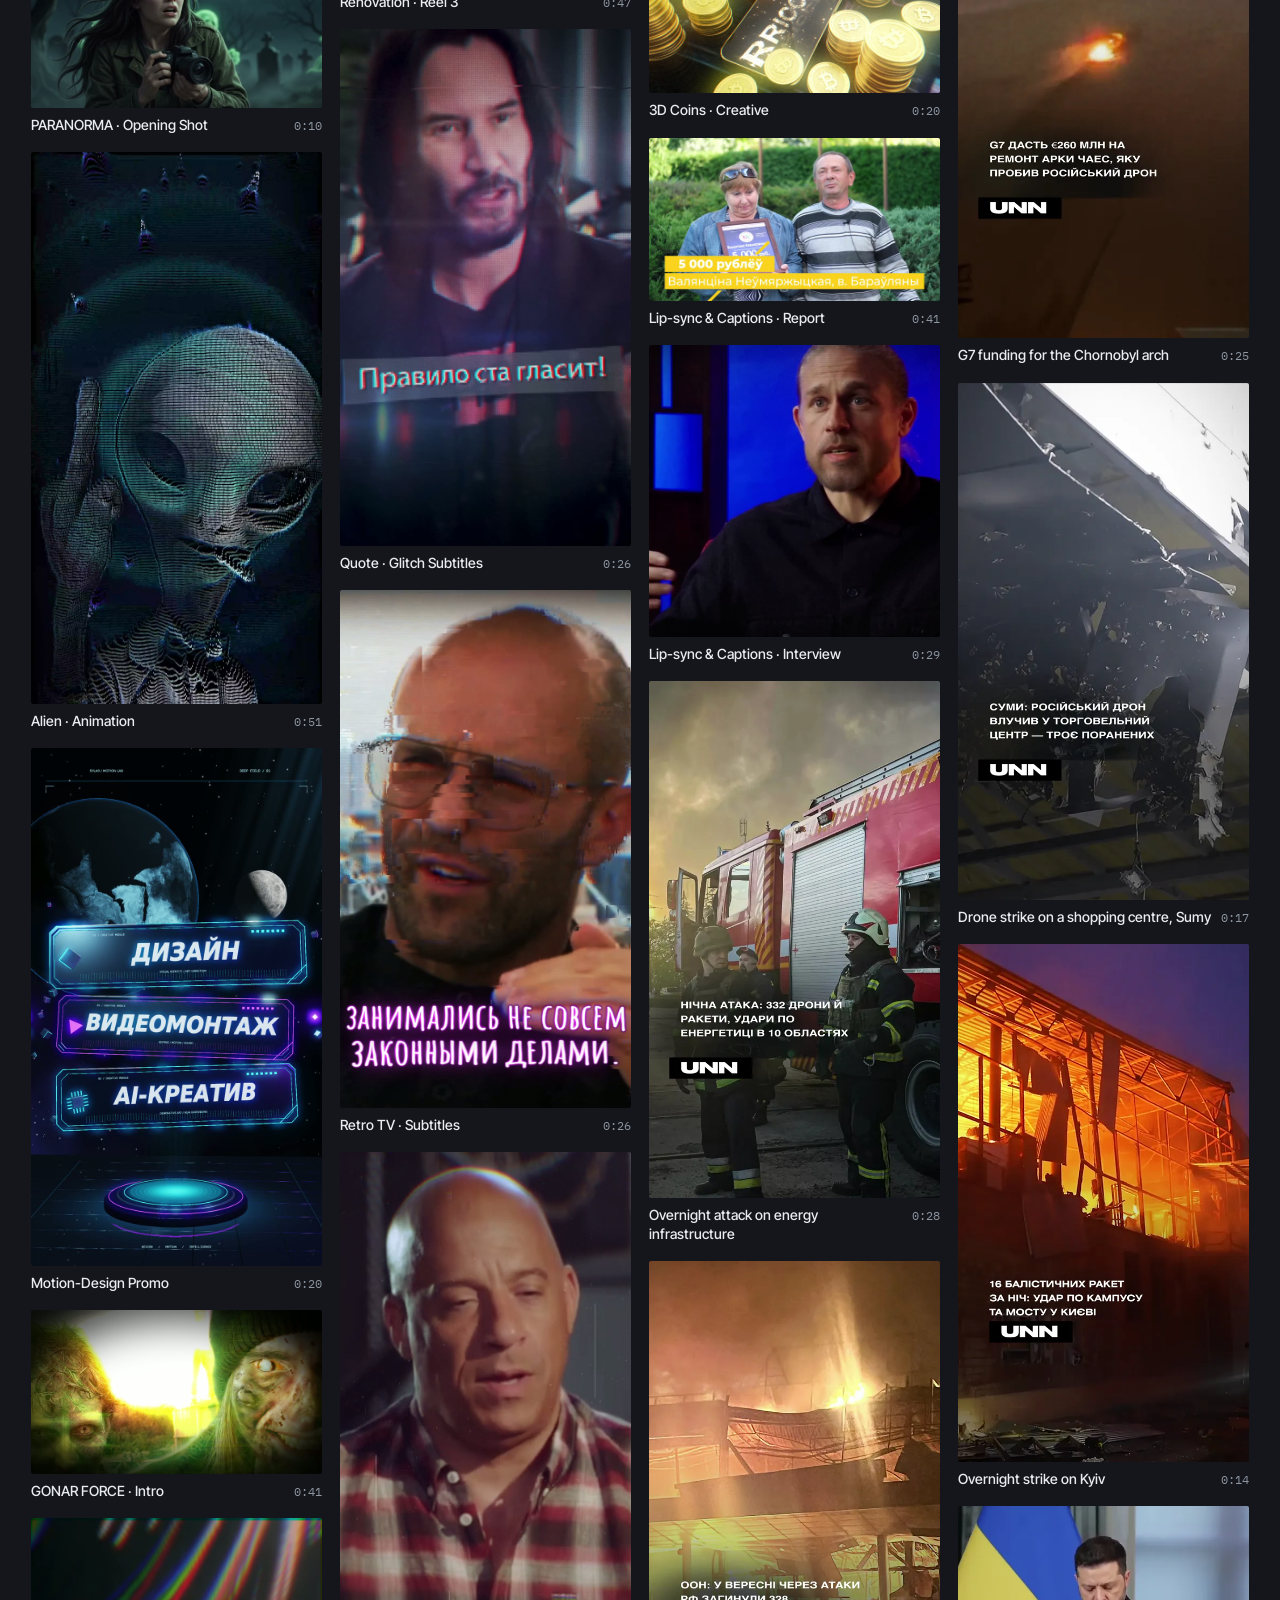
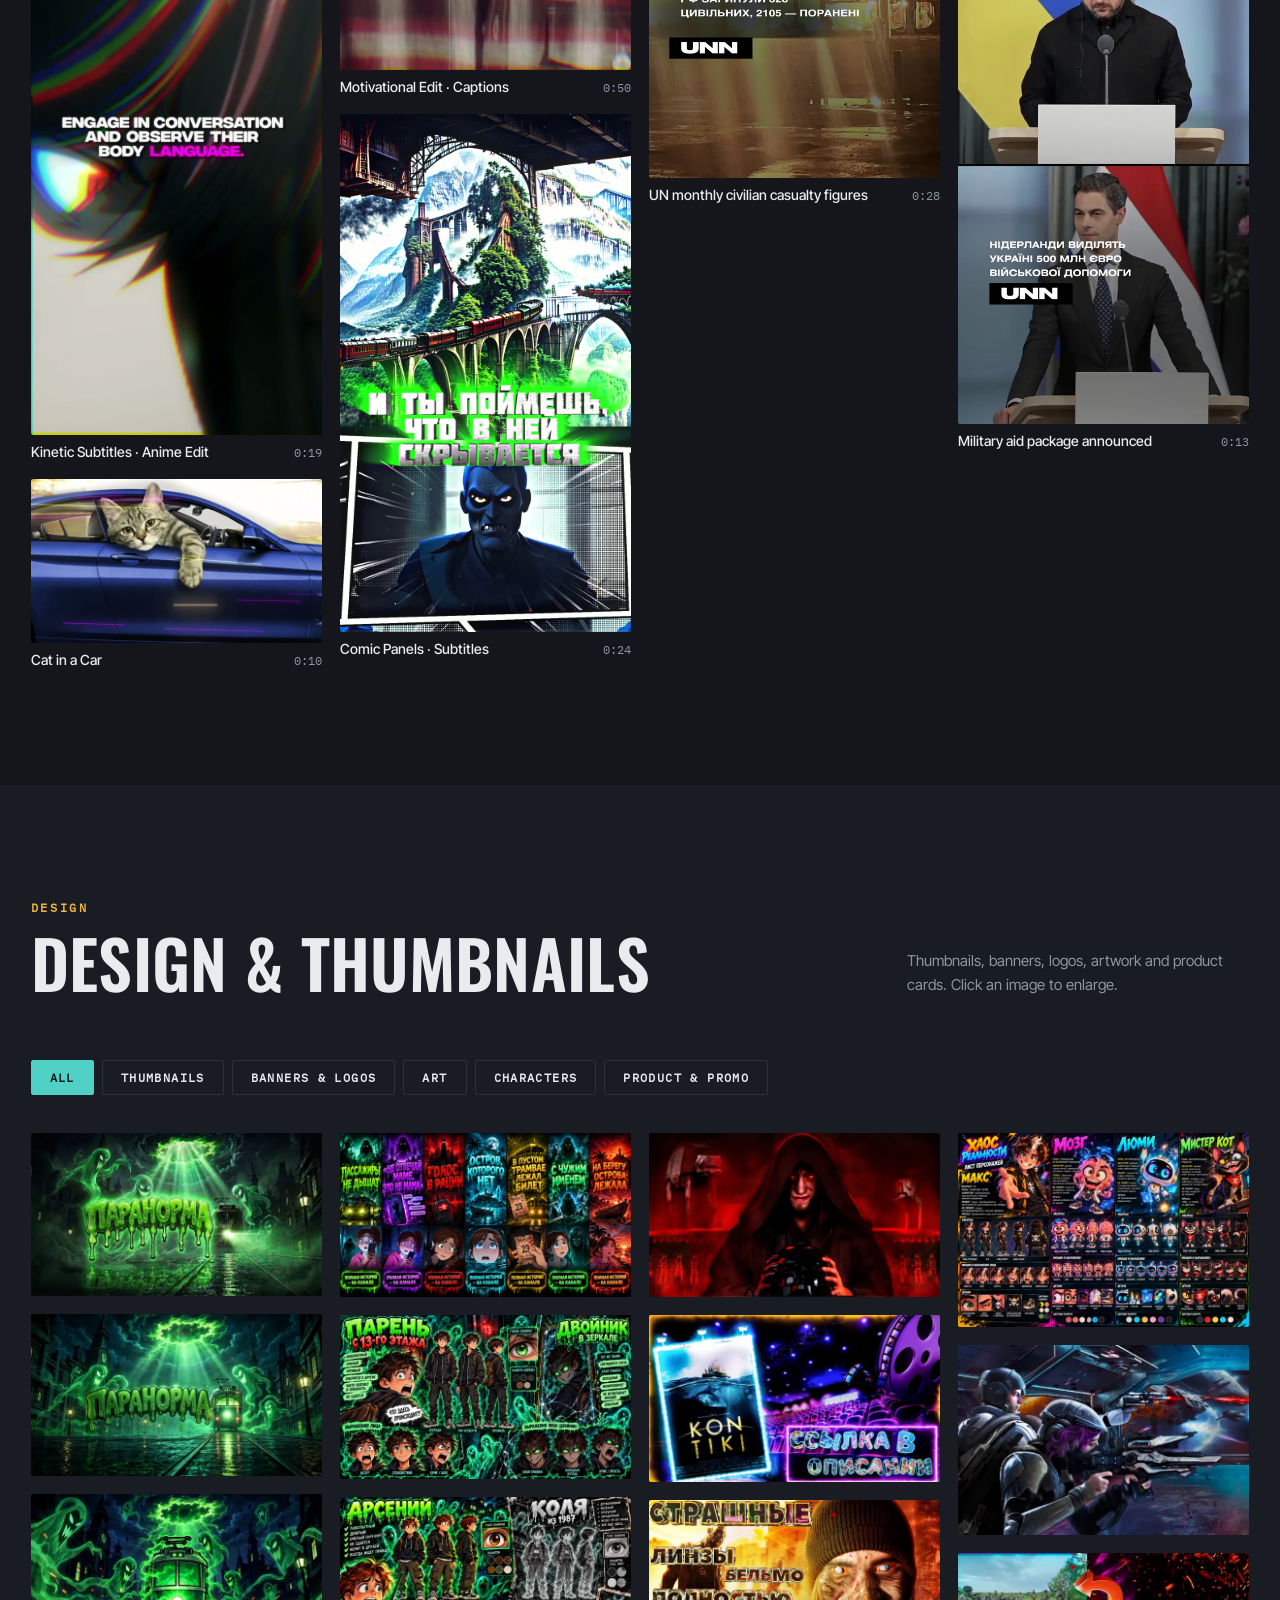
==== commit 52d201b5: "All 15 Freelancehunt reviews (names removed) with Show all toggle; CV PDF: full reviews page + closi" ====
--- a/index.html
+++ b/index.html
@@ -14,8 +14,8 @@
 <meta property="og:image" content="https://gonar777-prog.github.io/portfolio-pro/media/img/og.jpg">
 <meta property="og:image:width" content="1200"><meta property="og:image:height" content="630">
 <meta name="twitter:card" content="summary_large_image">
-<link rel="icon" href="favicon.ico?v=3"><link rel="icon" type="image/png" sizes="32x32" href="favicon-32.png?v=3">
-<link rel="apple-touch-icon" href="apple-touch-icon.png?v=3">
+<link rel="icon" type="image/svg+xml" href="favicon.svg?v=4"><link rel="icon" href="favicon.ico?v=4" sizes="any"><link rel="icon" type="image/png" sizes="32x32" href="favicon-32.png?v=4">
+<link rel="apple-touch-icon" href="apple-touch-icon.png?v=4">
 <link rel="preload" href="media/poster/GONAR_intro.webp" as="image">
 <link rel="stylesheet" href="fonts/fonts.css">
 <link rel="stylesheet" href="css/style.css">
--- a/css/style.css
+++ b/css/style.css
@@ -535,3 +535,7 @@
 .hire__cta{display:flex;flex-wrap:wrap;gap:14px;margin-top:34px}
 @media (max-width:900px){.hire__grid{grid-template-columns:1fr 1fr}}
 @media (max-width:520px){.hire__grid{grid-template-columns:1fr}.hire__cta .btn{width:100%;justify-content:center}}
+
+/* reviews: show more */
+.revs:not(.is-open) .rev--more{display:none}
+.rev__more{margin-top:8px}
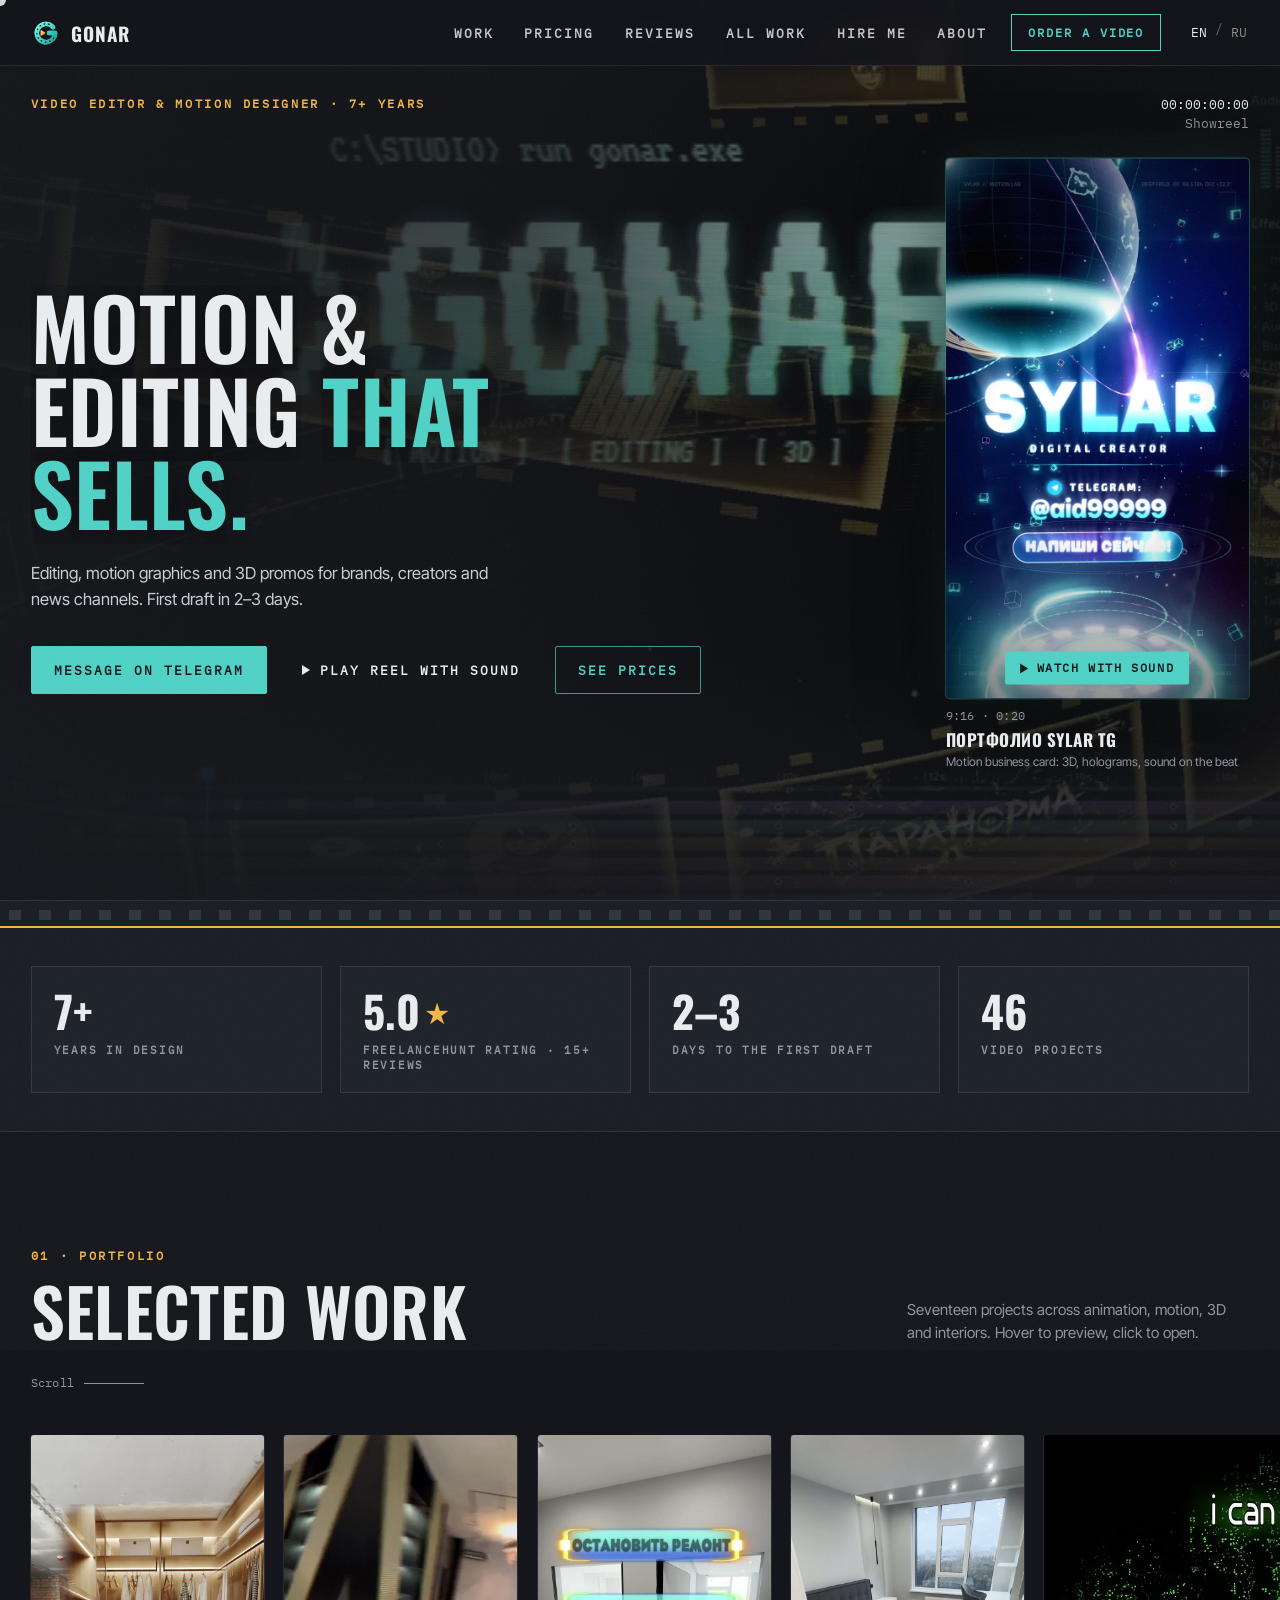
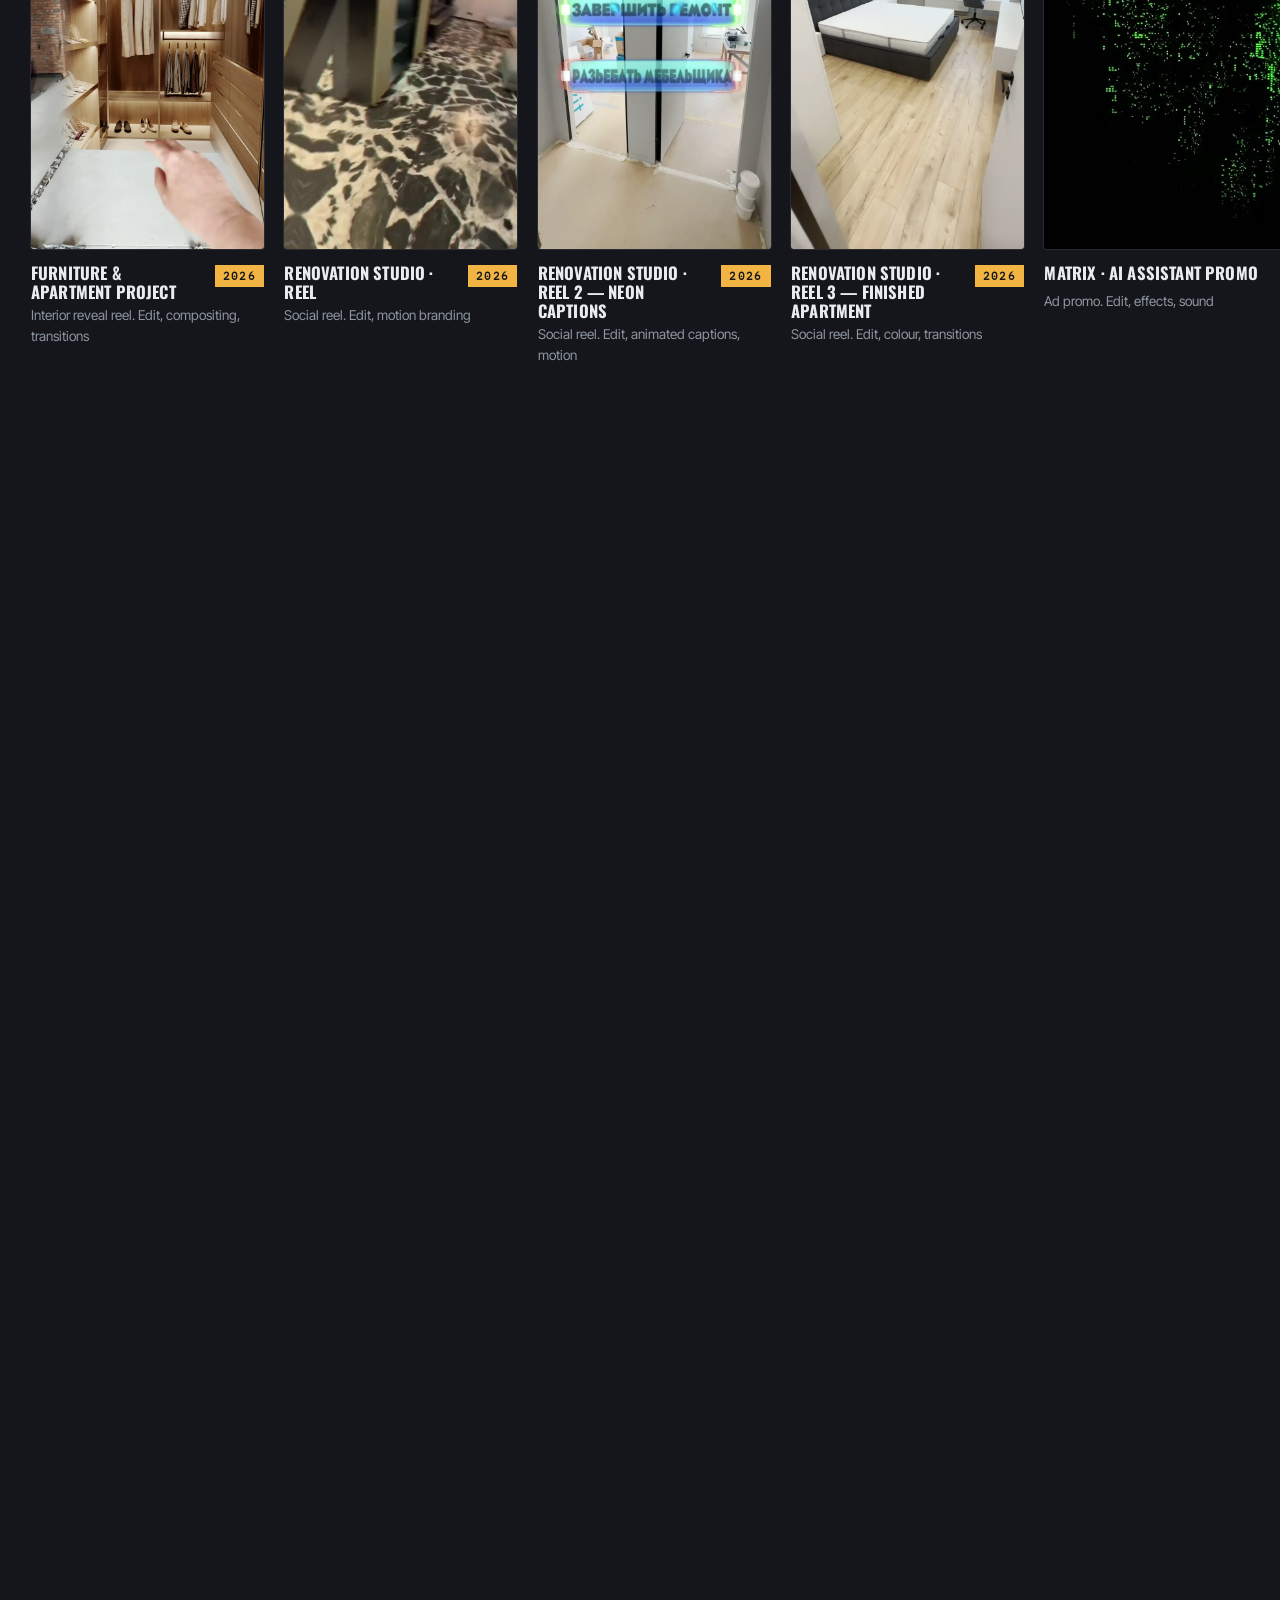
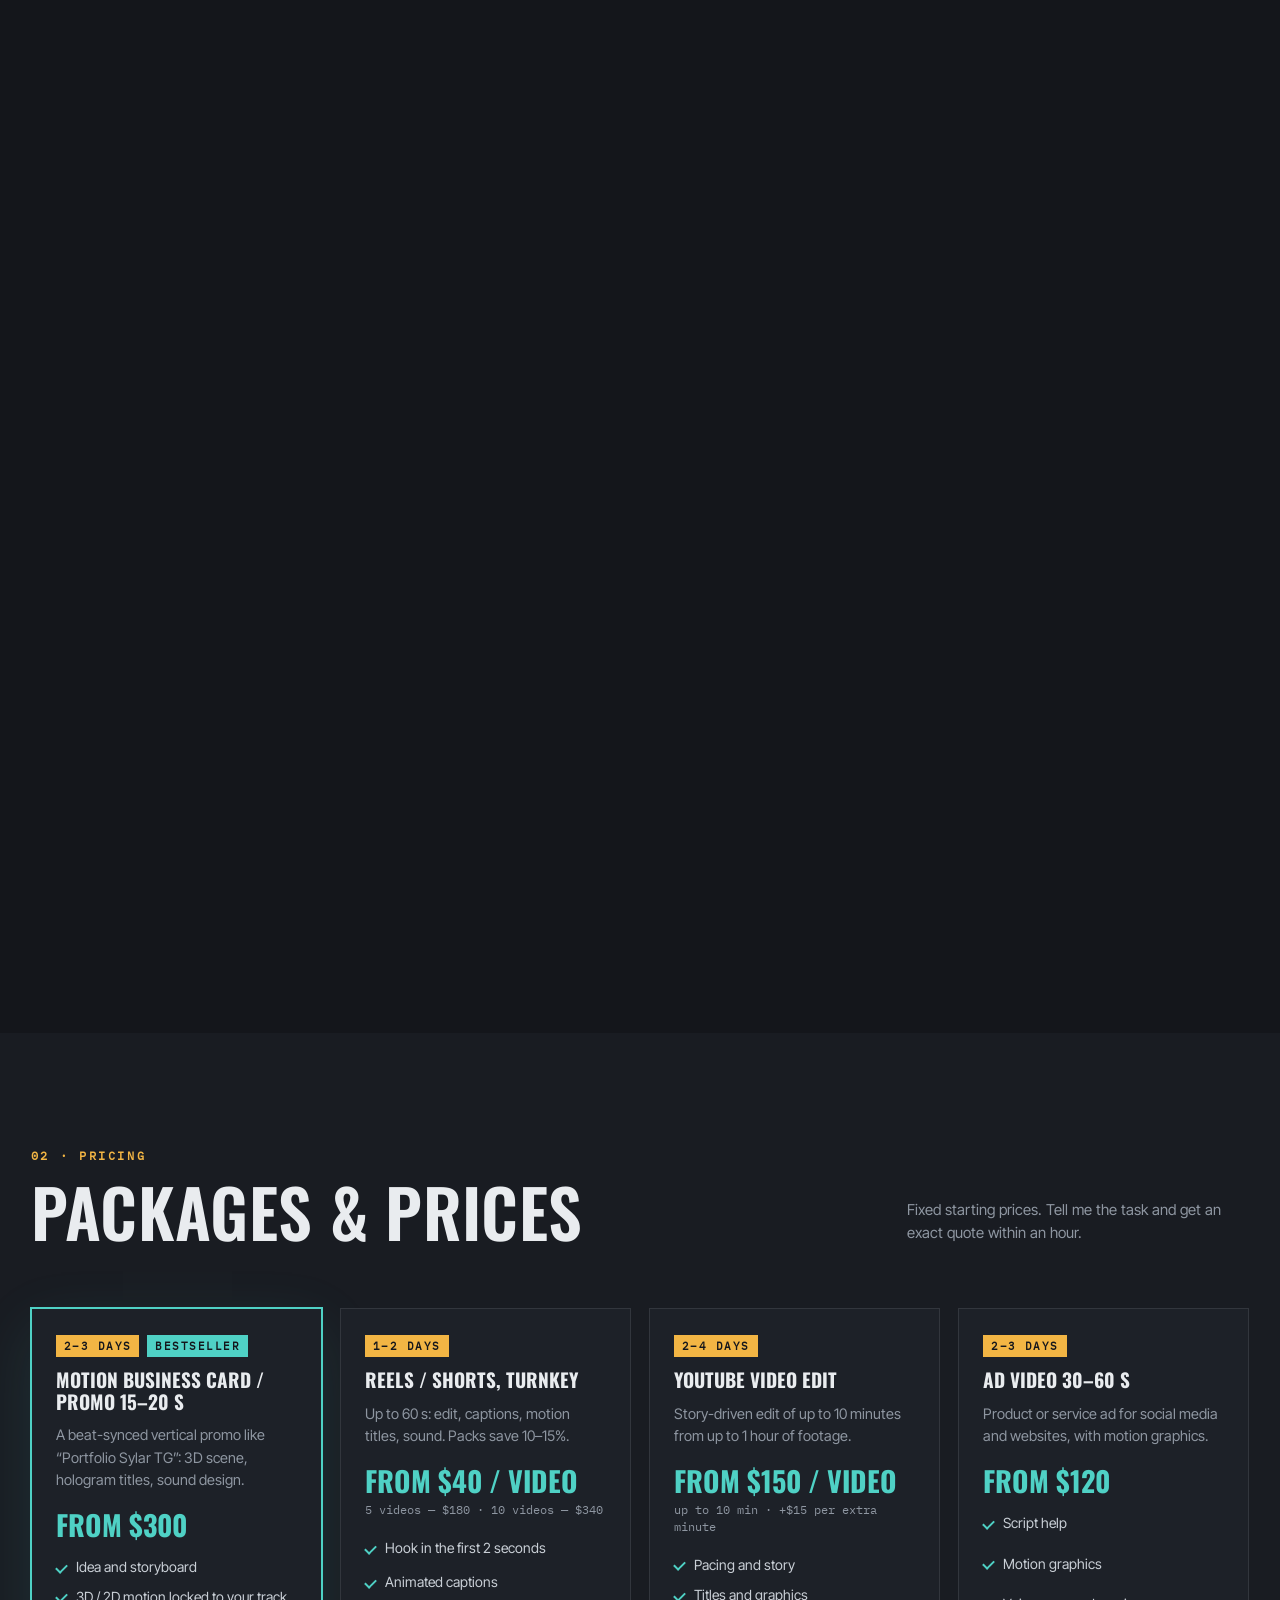
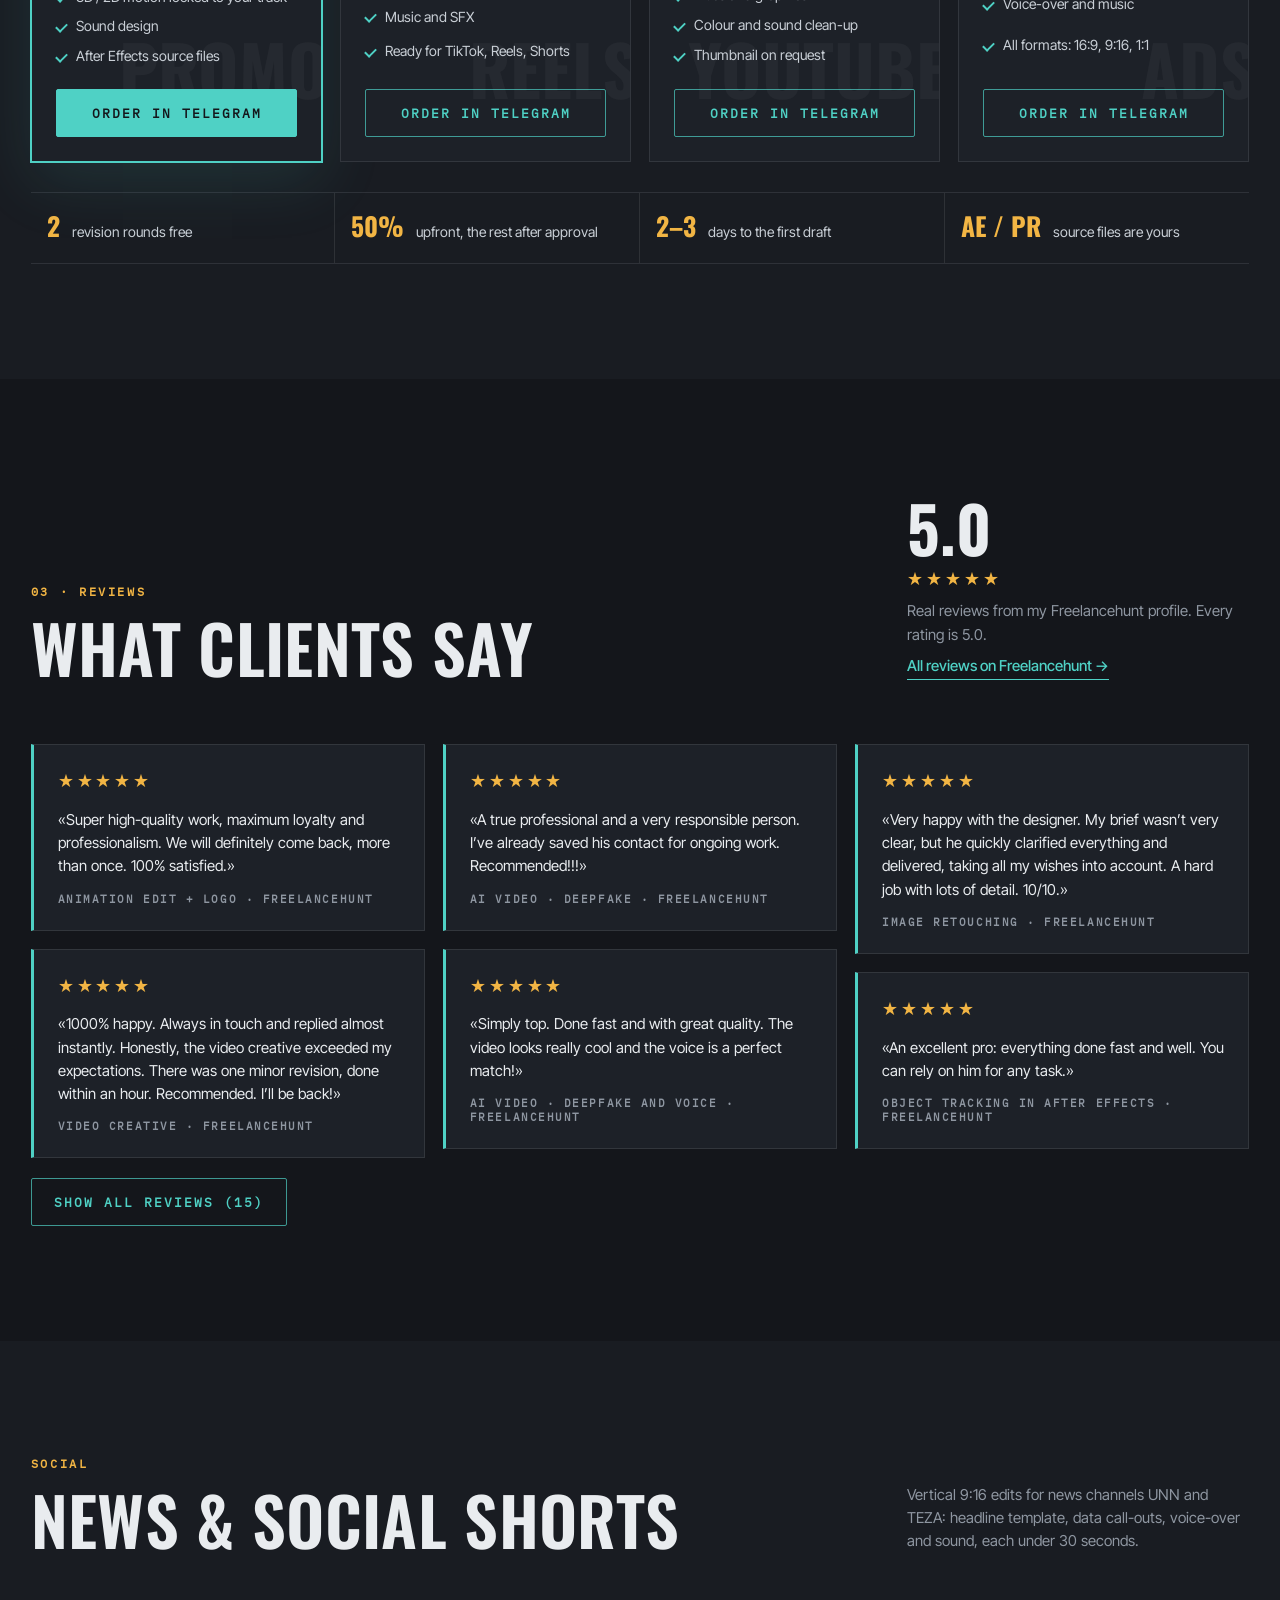
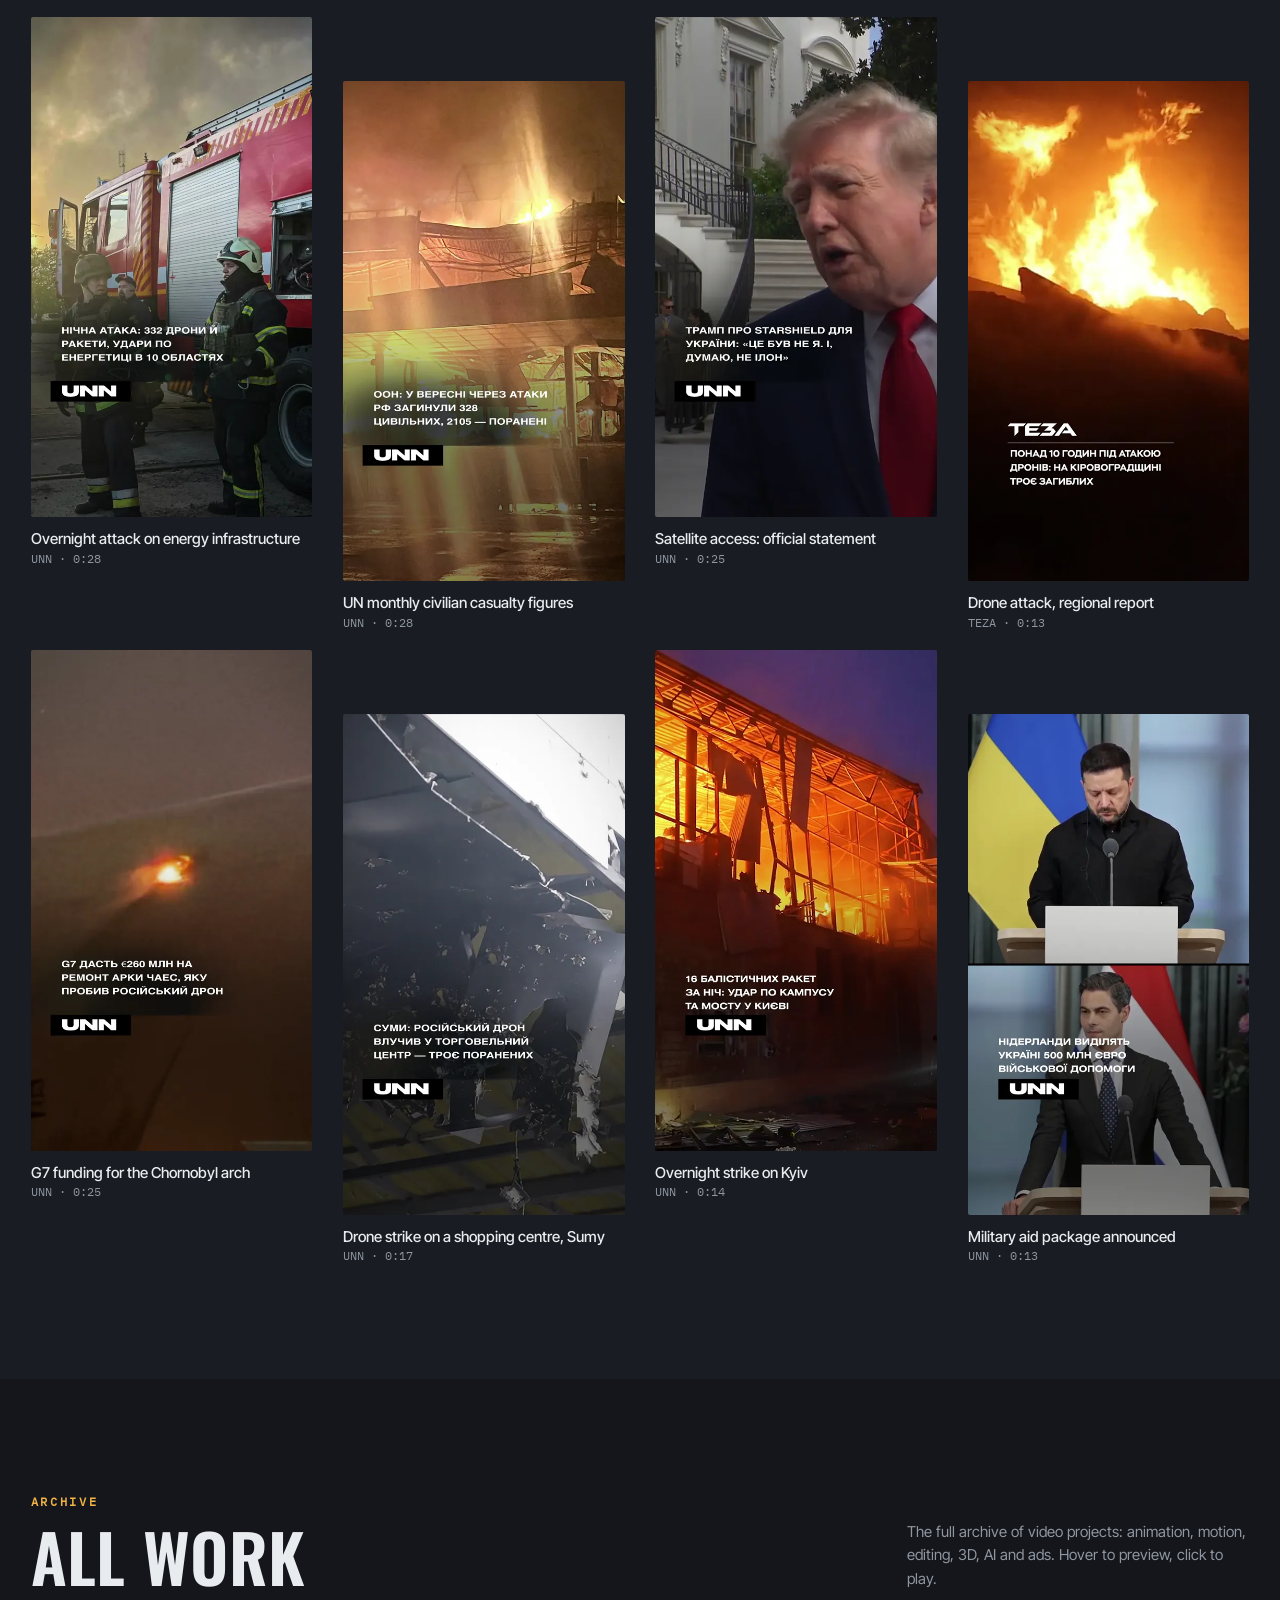
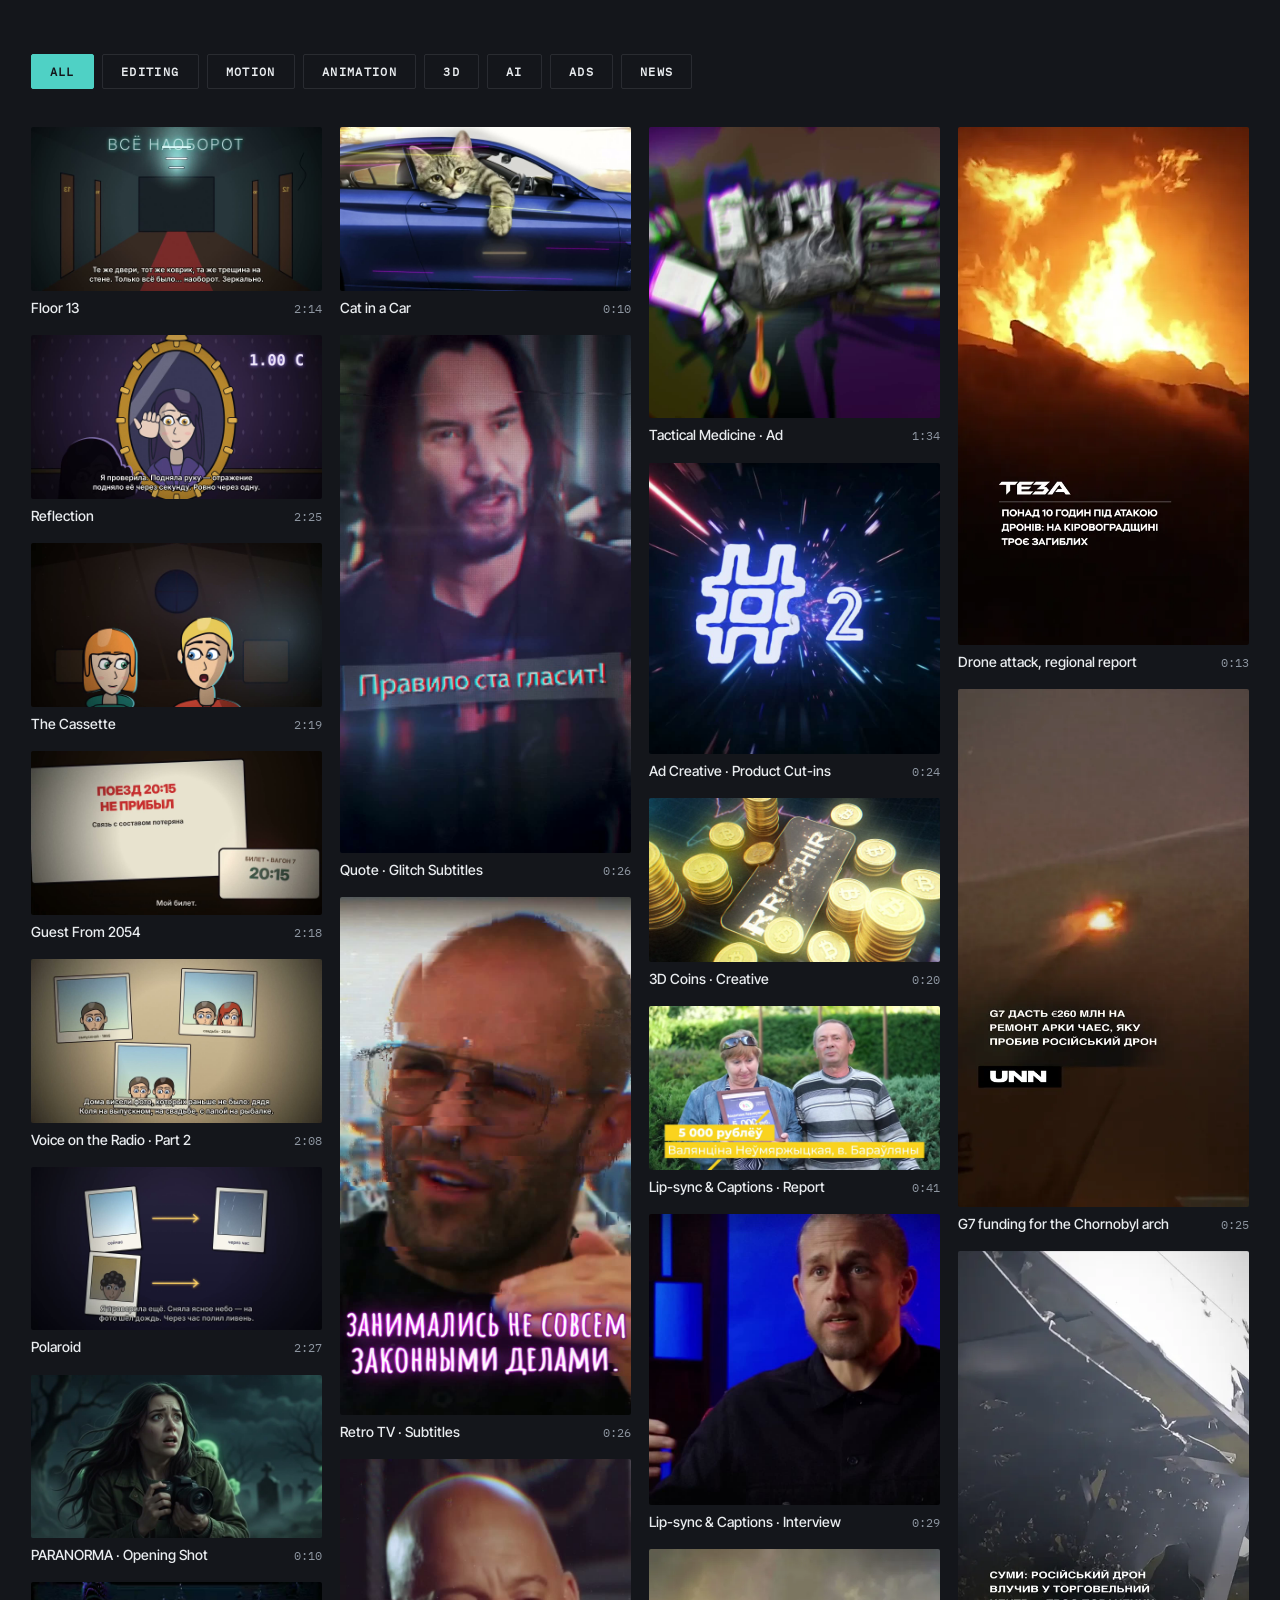
==== commit a4029078: "Mobile: burger menu with all sections; selected work as a 2-column grid so every project is visible " ====
--- a/index.html
+++ b/index.html
@@ -39,18 +39,20 @@
 
 <header class="nav" id="nav">
   <a class="nav__logo" href="#top" aria-label="GONAR, top of page"><svg class="nav__mark" viewBox="0 0 64 64" aria-hidden="true"><use href="#gmark"/></svg><span>GONAR</span></a>
-  <nav class="nav__links" aria-label="Primary">
+  <nav class="nav__links" id="navLinks" aria-label="Primary">
     <a href="#work" data-i18n="nav_work">Work</a>
     <a href="#pricing" data-i18n="nav_pricing">Pricing</a>
     <a href="#reviews" data-i18n="nav_reviews">Reviews</a>
     <a href="#archive" data-i18n="nav_all">All work</a>
     <a href="#hire" data-i18n="nav_hire">Hire me</a>
     <a href="#about" data-i18n="nav_about">About</a>
+    <a class="nav__mcta" href="https://t.me/aid99999" target="_blank" rel="noopener" data-i18n="cta_order">Order a video</a>
   </nav>
   <a class="nav__cta" href="https://t.me/aid99999" target="_blank" rel="noopener" data-i18n="cta_order">Order a video</a>
   <div class="lang" role="group" aria-label="Language">
     <button type="button" data-lang="en" aria-pressed="true">EN</button><span aria-hidden="true">/</span><button type="button" data-lang="ru" aria-pressed="false">RU</button>
   </div>
+  <button type="button" class="nav__burger" id="navBurger" aria-label="Menu" aria-expanded="false" aria-controls="navLinks"><i></i><i></i><i></i></button>
 </header>
 
 <main id="top">
--- a/css/style.css
+++ b/css/style.css
@@ -539,3 +539,30 @@
 /* reviews: show more */
 .revs:not(.is-open) .rev--more{display:none}
 .rev__more{margin-top:8px}
+
+/* ---------- mobile: burger menu + works as a grid (everything visible) ---------- */
+.nav__burger,.nav__mcta{display:none}
+@media (max-width:899px){
+  .nav__cta{display:none}
+  .nav__burger{display:grid;gap:5px;place-content:center;width:42px;height:42px;margin-left:6px;border:1px solid var(--line);background:transparent;cursor:pointer}
+  .nav__burger i{display:block;width:18px;height:1.5px;background:var(--paper);transition:transform .3s,opacity .3s}
+  .nav.is-open .nav__burger i:nth-child(1){transform:translateY(6.5px) rotate(45deg)}
+  .nav.is-open .nav__burger i:nth-child(2){opacity:0}
+  .nav.is-open .nav__burger i:nth-child(3){transform:translateY(-6.5px) rotate(-45deg)}
+  .lang{margin-left:auto}
+  .nav .nav__links{display:flex;flex-direction:column;gap:0;position:fixed;left:0;right:0;top:71px;background:#14161b;border-bottom:1px solid var(--line);padding:6px var(--gut) 18px;
+    transform:translateY(-8px);opacity:0;visibility:hidden;transition:opacity .25s,transform .25s,visibility .25s;font-size:15px}
+  .nav.is-open .nav__links{opacity:1;visibility:visible;transform:none}
+  .nav .nav__links a{padding:15px 0;border-bottom:1px solid var(--line)}
+  .nav .nav__links a::after{display:none}
+  .nav .nav__links .nav__mcta{display:block;margin-top:14px;border:1px solid var(--acc);color:var(--acc);text-align:center;padding:15px 0}
+
+  .work__viewport{overflow:visible;padding-inline:var(--gut)}
+  .work__track{display:grid;grid-template-columns:1fr 1fr;gap:22px 12px;width:auto;padding-right:0;transform:none!important}
+  .work__track .card{width:auto!important;--h:auto}
+  .work__track .card__m{height:auto;aspect-ratio:4/5}
+  .work__track .card__t{margin-top:10px;flex-direction:column;gap:6px}
+  .work__track .card__t h3{font-size:15px;line-height:1.2}
+  .work__track .card__r{font-size:12.5px;line-height:1.4}
+  .work__hint{display:none}
+}
